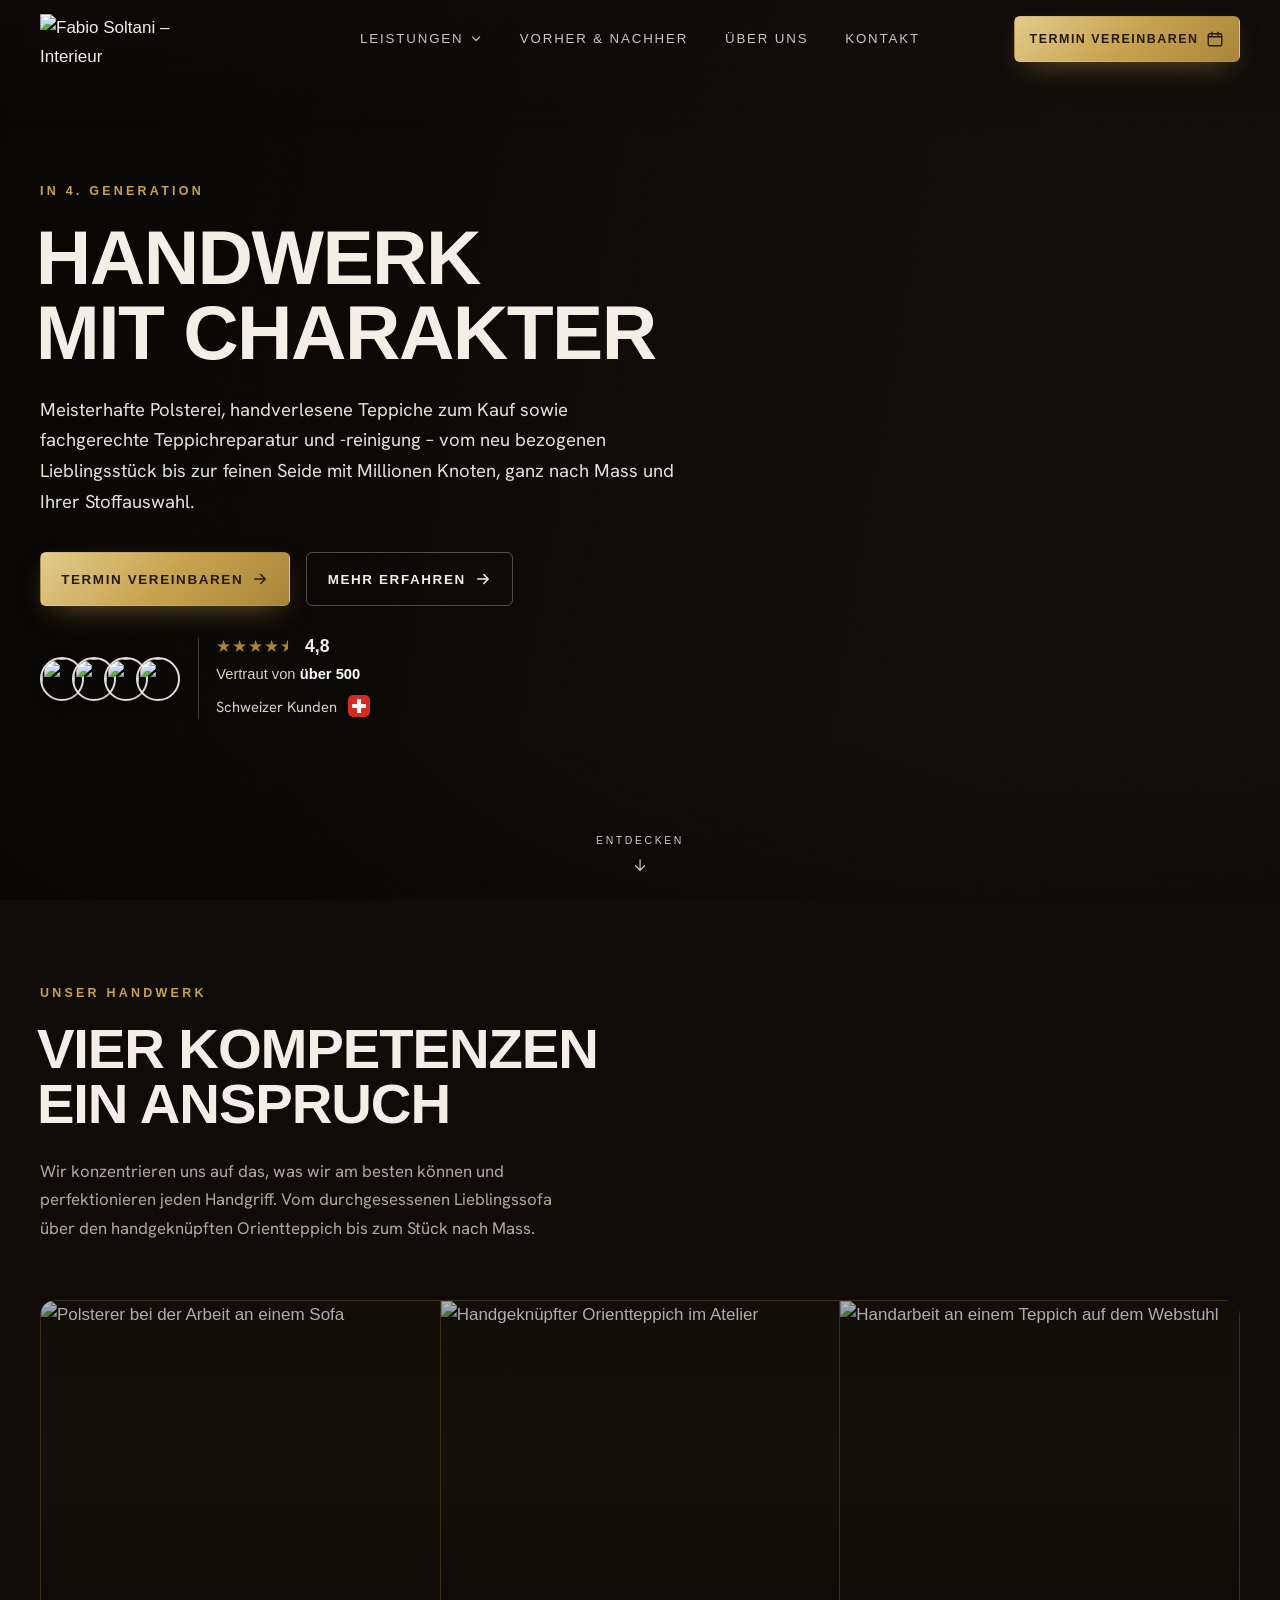
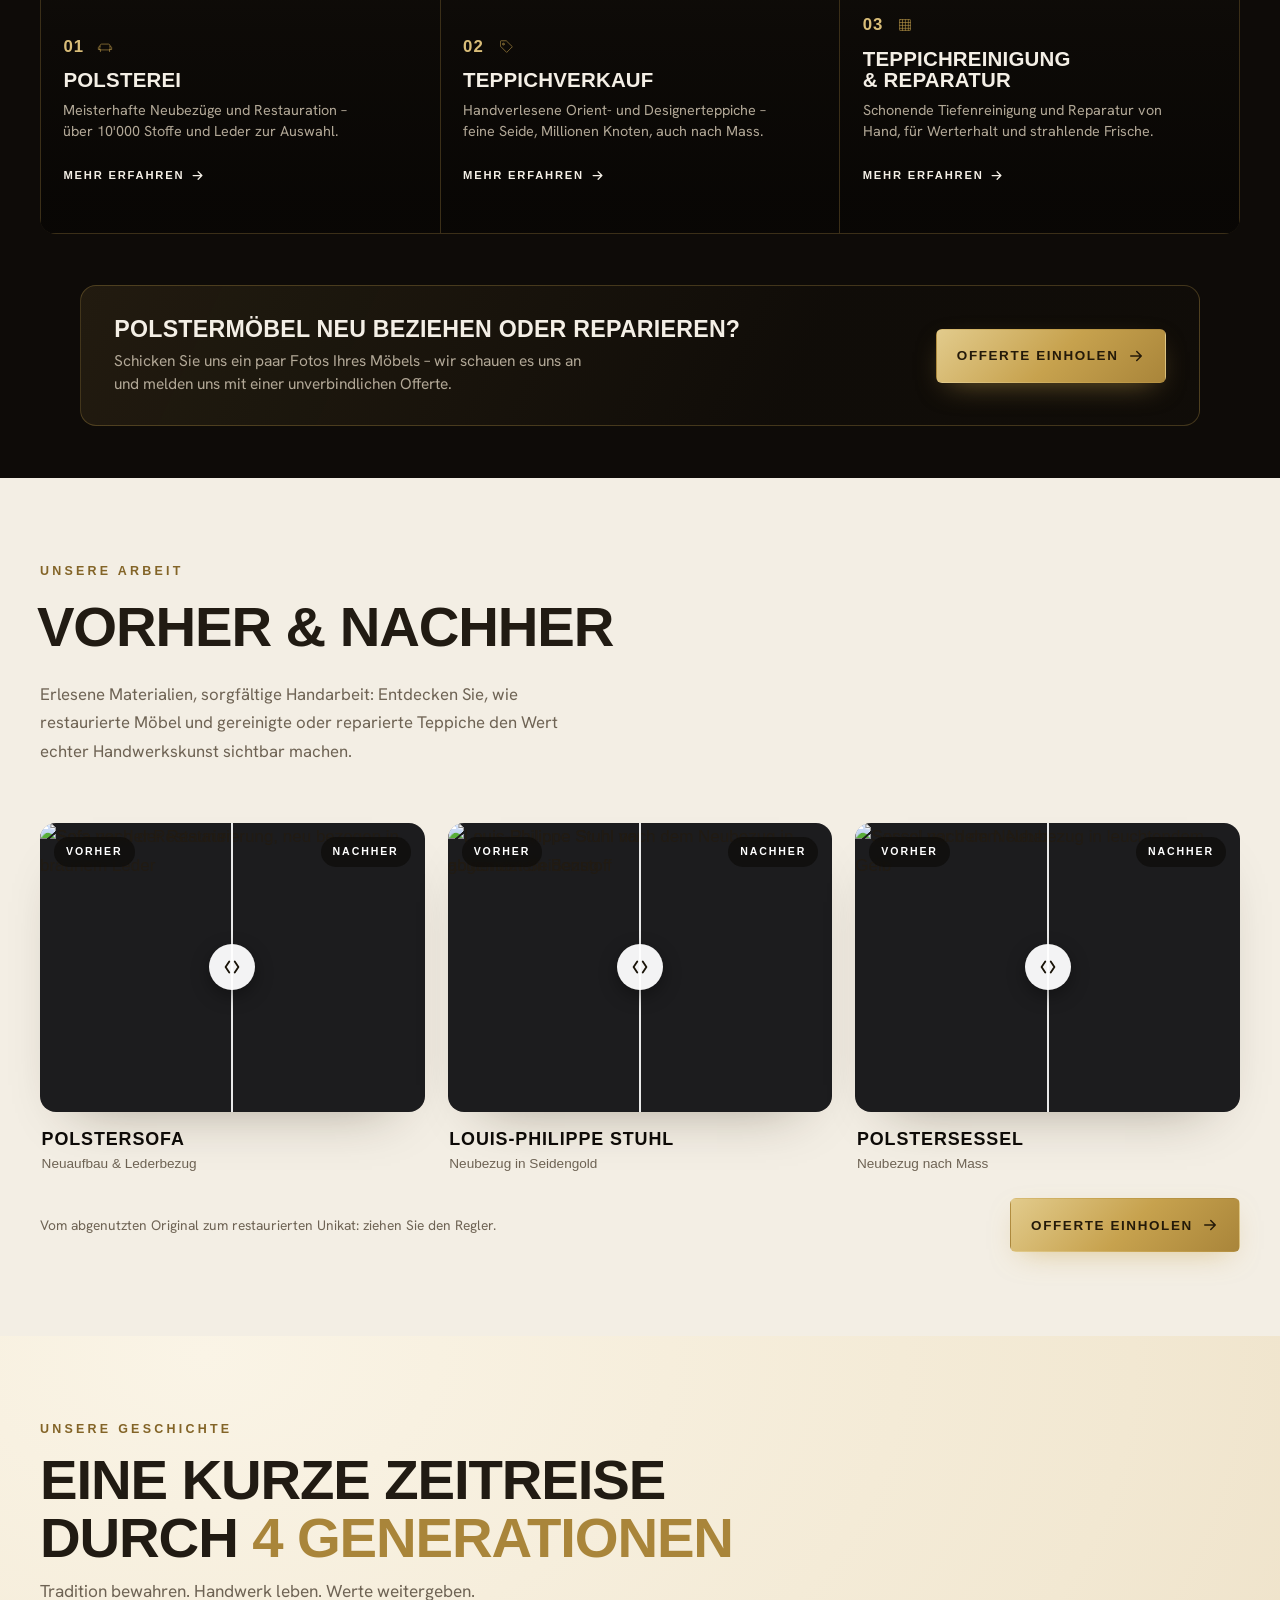
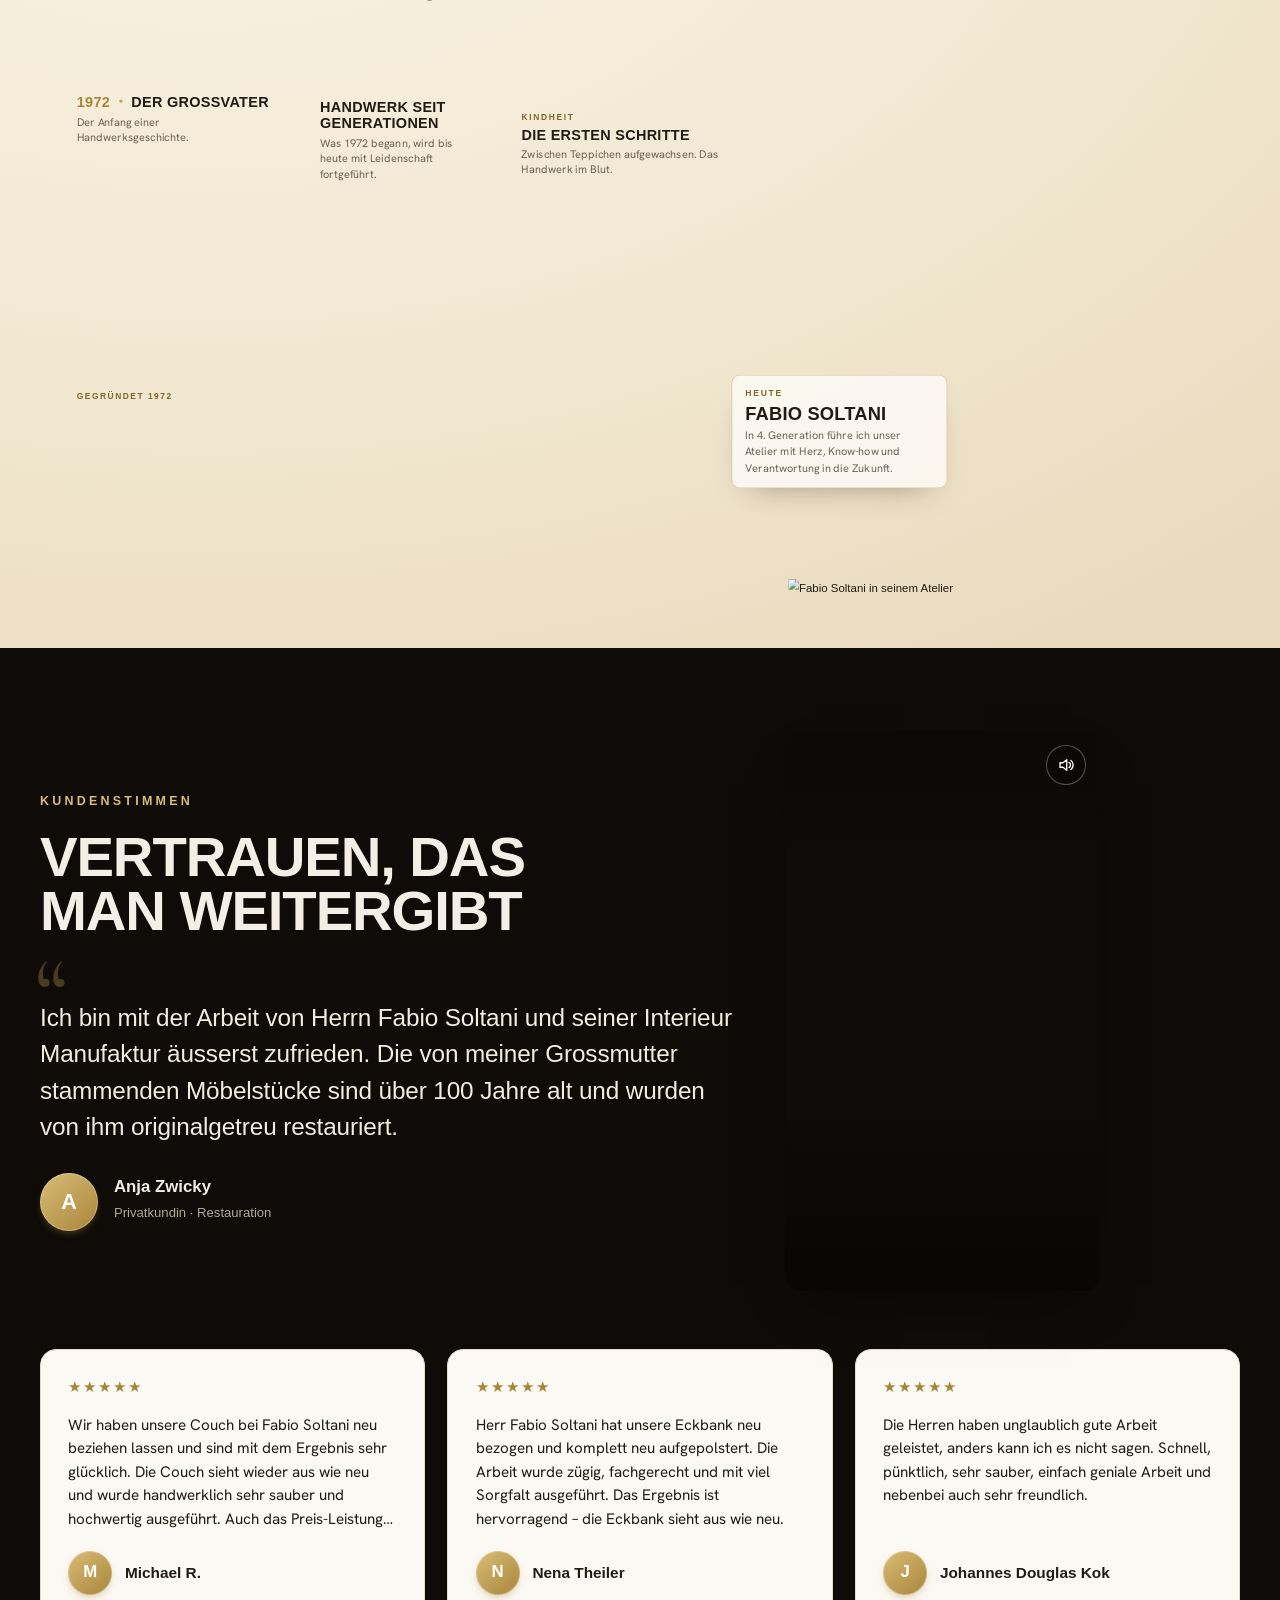
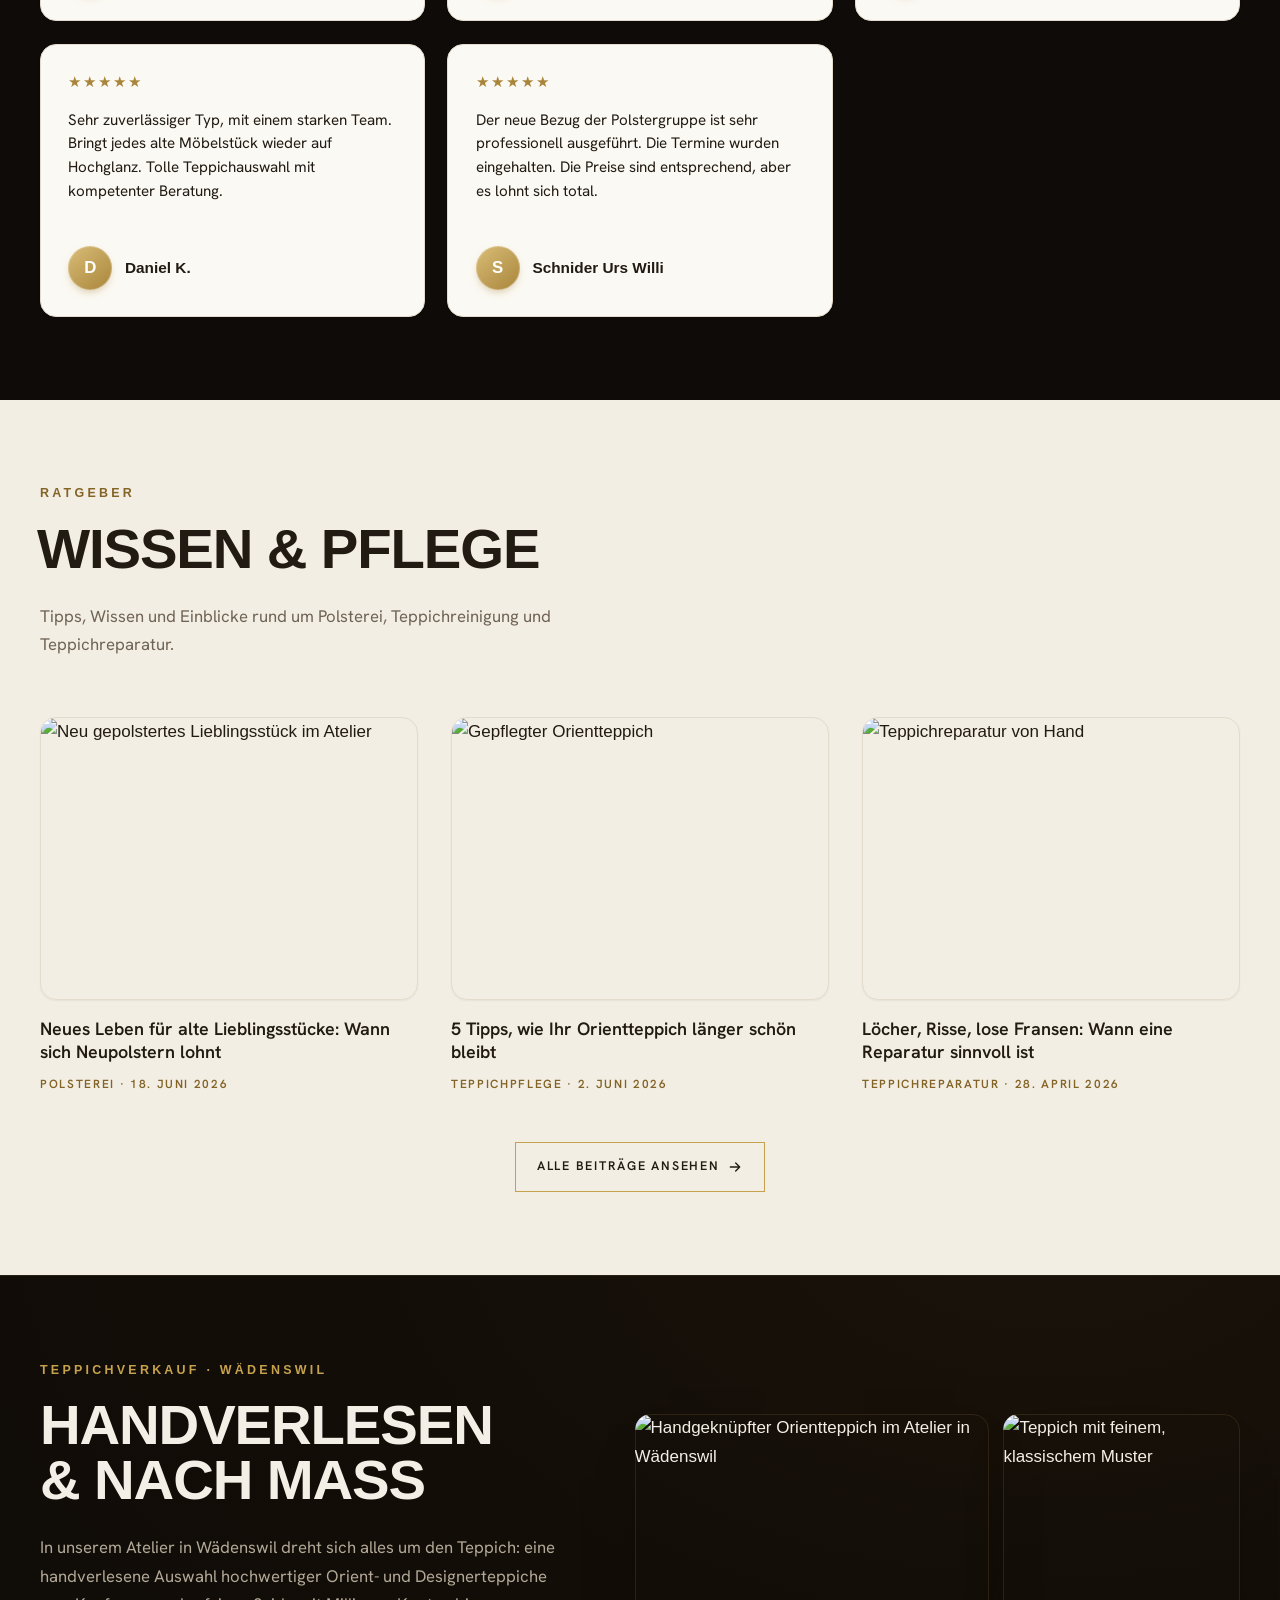
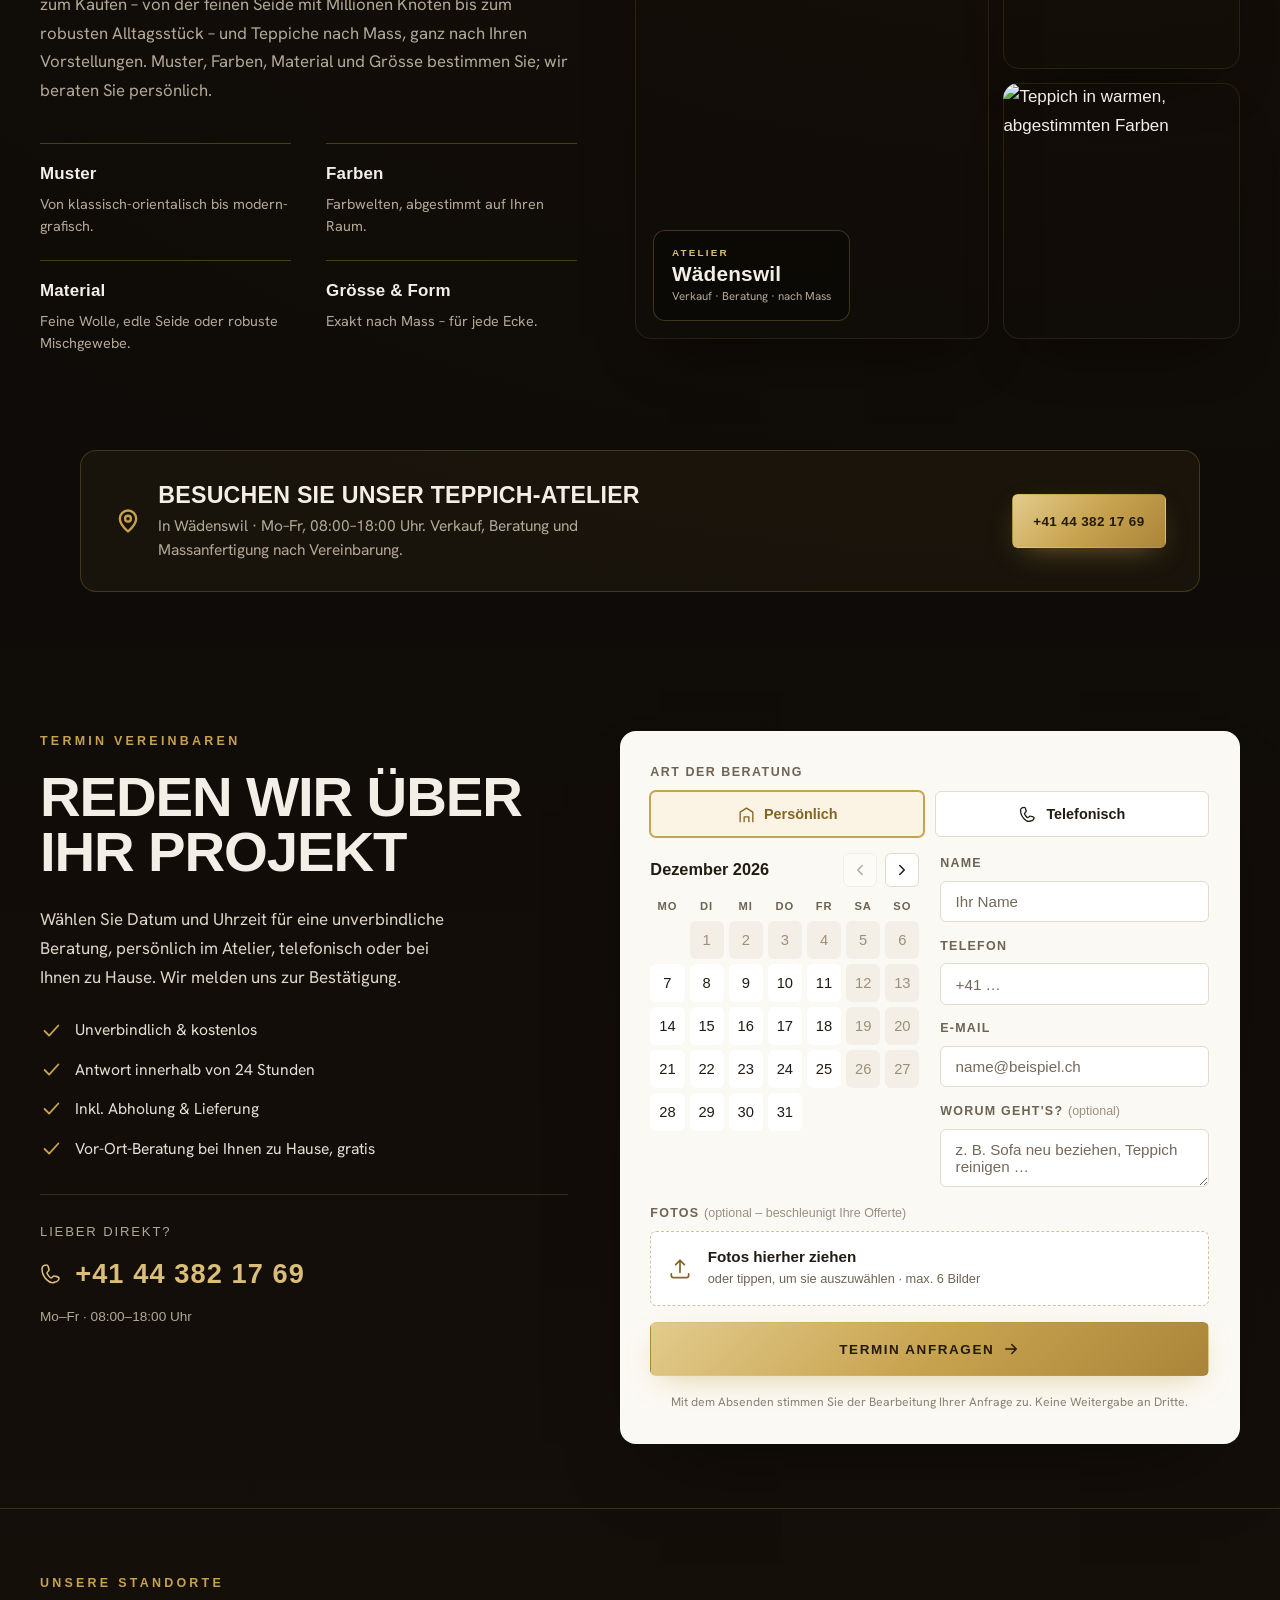
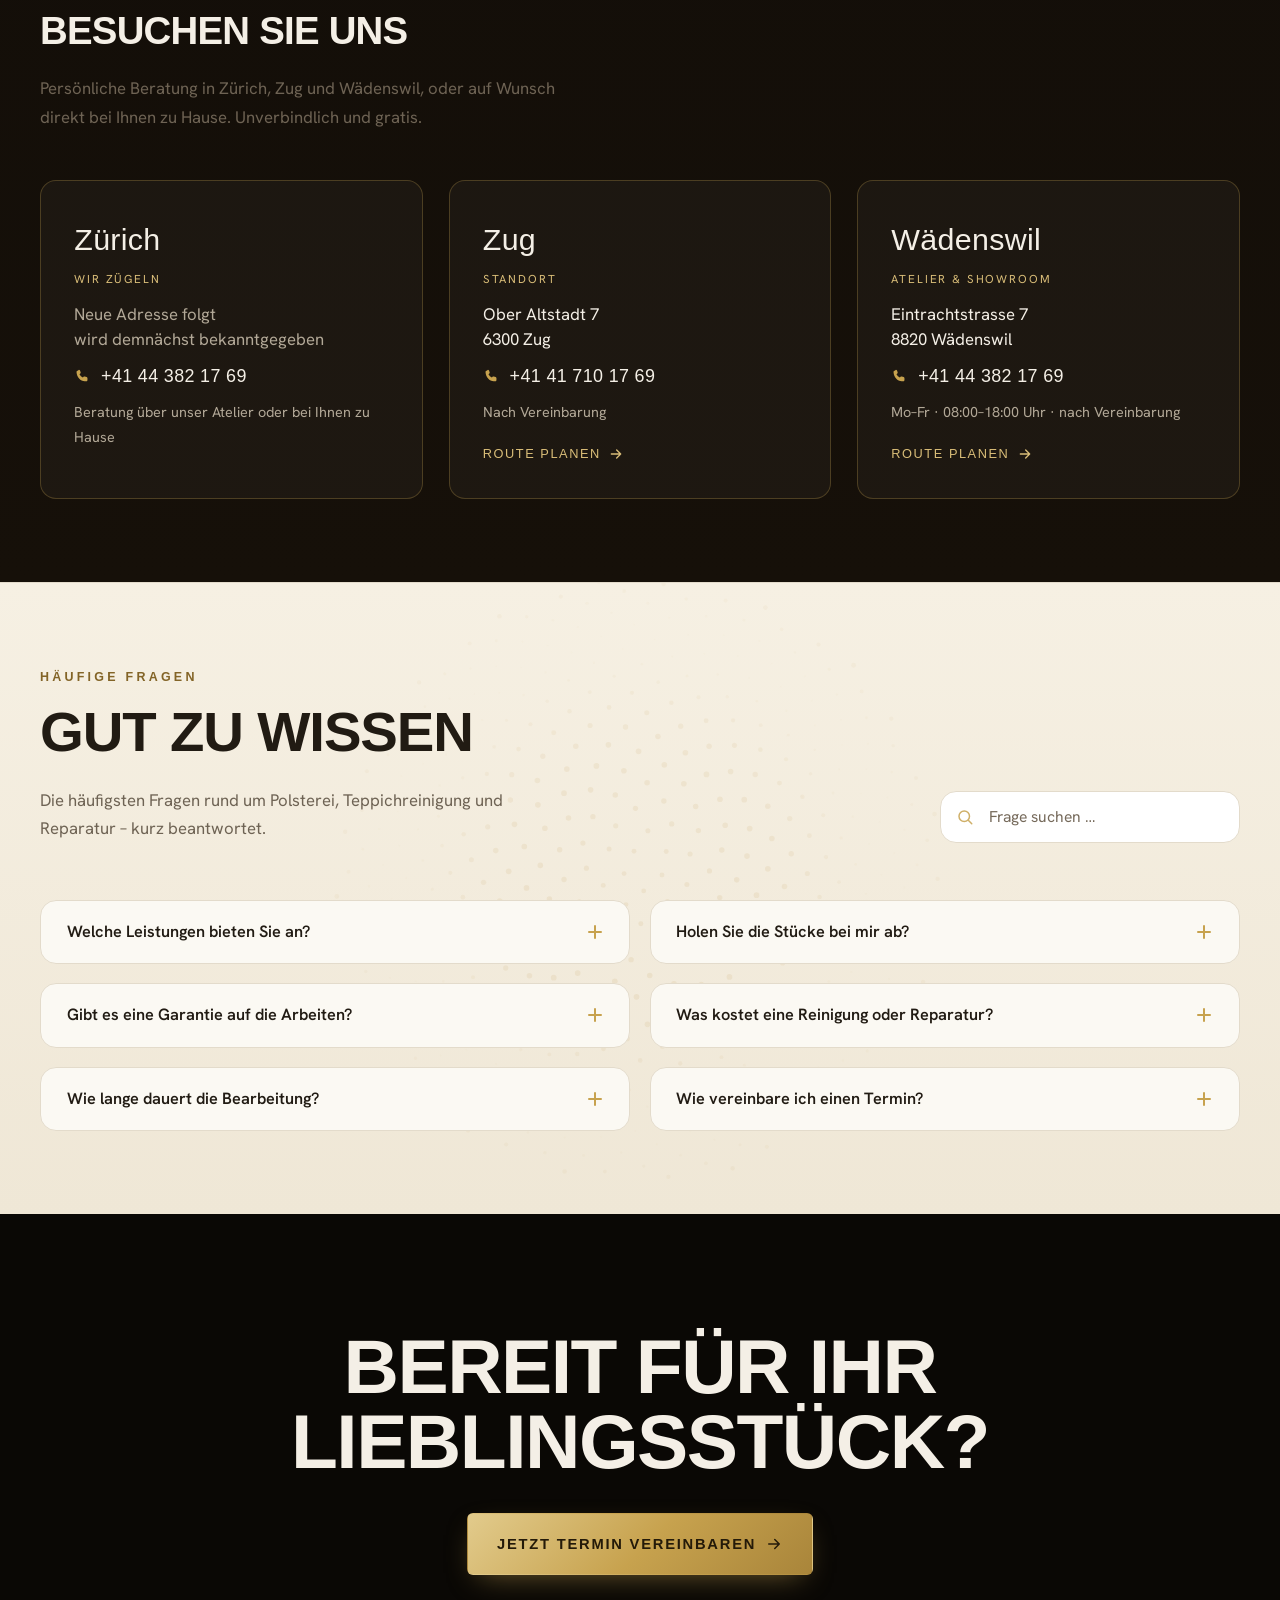
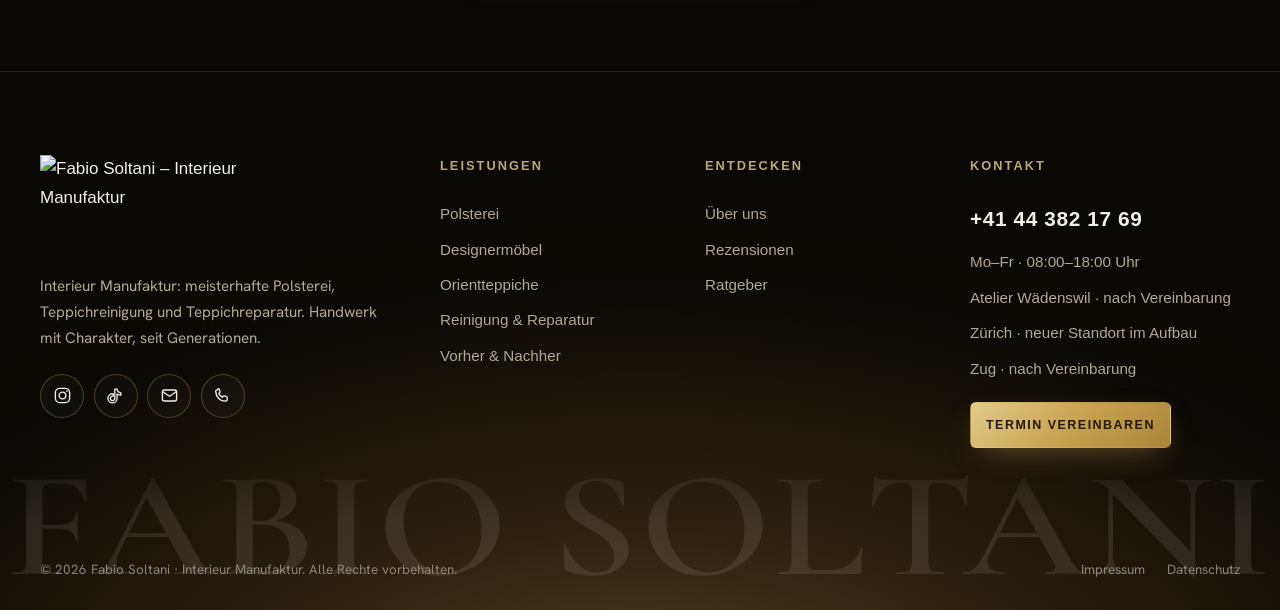
==== index.html @ 03086996 "Standorte: Reihenfolge Zuerich, Zug, Waedenswil; Zuerich Zuegel-Hinweis (Adresse folgt) Co-Authored-" ====
<!doctype html>
<html lang="de">
<head>
<script>document.documentElement.classList.add('js');</script>
<meta charset="utf-8">
<meta name="viewport" content="width=device-width, initial-scale=1">
<title>Fabio Soltani – Polsterei, Teppichreinigung & Teppichreparatur</title>
<meta name="description" content="Fabio Soltani – meisterhaftes Handwerk seit Generationen. Polsterei, Teppichreinigung und Teppichreparatur mit Abhol- & Bringservice und bis zu 10 Jahren Garantie. Jetzt persönliche oder telefonische Beratung vereinbaren.">
<meta name="theme-color" content="#0E0B08">
<!-- TODO: Domain bestätigen, falls nicht fabiosoltani.ch -->
<link rel="canonical" href="https://fabiosoltani.ch/">
<meta name="robots" content="index,follow">

<!-- Open Graph -->
<meta property="og:type" content="website">
<meta property="og:title" content="Fabio Soltani – Handwerk mit Charakter">
<meta property="og:description" content="Polsterei · Teppichreinigung · Teppichreparatur. Persönliche Beratung, Abhol- & Bringservice, bis zu 10 Jahre Garantie.">
<meta property="og:url" content="https://fabiosoltani.ch/">
<meta property="og:locale" content="de_CH">
<meta property="og:image" content="https://fabiosoltani.ch/assets/img/atelier-hero.jpg">
<meta property="og:image:alt" content="Fabio Soltani im Atelier – Polsterei und Teppichhandwerk">
<meta name="twitter:card" content="summary_large_image">
<meta name="twitter:title" content="Fabio Soltani – Handwerk mit Charakter">
<meta name="twitter:description" content="Polsterei · Teppichreinigung · Teppichreparatur. Persönliche Beratung, Abhol- & Bringservice, bis zu 10 Jahre Garantie.">
<meta name="twitter:image" content="https://fabiosoltani.ch/assets/img/atelier-hero.jpg">

<link rel="icon" href="data:image/svg+xml,%3Csvg xmlns='http://www.w3.org/2000/svg' viewBox='0 0 32 32'%3E%3Cpath d='M4 24h24l-2 4H6z' fill='%23C7A24E'/%3E%3Cpath d='M3 8l6 6 7-9 7 9 6-6-3 14H6z' fill='none' stroke='%23C7A24E' stroke-width='2.2' stroke-linejoin='round'/%3E%3C/svg%3E">

<link rel="preload" as="image" href="https://d2ol7oe51mr4n9.cloudfront.net/user_3GmVWMu8qfChuhpbZAAwbcBzJN9/bab6e0ed-a942-4b4f-8c63-ad841f193c66.jpg" fetchpriority="high">
<link rel="preload" as="font" type="font/woff" href="assets/fonts/GoshaSans-Bold.woff" crossorigin>
<link rel="preconnect" href="https://fonts.googleapis.com">
<link rel="preconnect" href="https://fonts.gstatic.com" crossorigin>
<link rel="stylesheet" href="styles.css?v=187">
<link rel="preconnect" href="https://api.fontshare.com" crossorigin>
<link href="https://fonts.googleapis.com/css2?family=Allura&family=Cormorant+Garamond:ital,wght@0,500;0,600;0,700;1,500&family=Hanken+Grotesk:wght@400;500;600;700&display=swap" rel="stylesheet">


<!-- Local SEO (Adresse/Domain vom Inhaber bestätigen) -->
<script type="application/ld+json">
{
  "@context": "https://schema.org",
  "@type": "HomeAndConstructionBusiness",
  "name": "Fabio Soltani – Interieur Manufaktur",
  "description": "Meisterhafte Polsterei, Teppichreinigung und Teppichreparatur. Persönliche Beratung, Abhol- & Bringservice, bis zu 10 Jahre Garantie.",
  "url": "https://fabiosoltani.ch/",
  "telephone": "+41443821769",
  "image": "https://fabiosoltani.ch/assets/img/atelier-hero.jpg",
  "priceRange": "$$",
  "areaServed": "Schweiz",
  "address": {
    "@type": "PostalAddress",
    "addressLocality": "Wädenswil",
    "postalCode": "8820",
    "addressCountry": "CH"
  },
  "openingHoursSpecification": [{
    "@type": "OpeningHoursSpecification",
    "dayOfWeek": ["Monday","Tuesday","Wednesday","Thursday","Friday"],
    "opens": "08:00",
    "closes": "18:00"
  }],
  "sameAs": [
    "https://www.instagram.com/fabiosoltani_interieur/",
    "https://www.tiktok.com/@fabiosoltani_inte"
  ]
}
</script>
</head>
<body>

<a class="skip-link" href="#leistungen">Zum Inhalt springen</a>

<!-- ================= HEADER ================= -->
<header class="site-header" id="top">
  <div class="container header-inner">
    <a class="brand" href="#top">
      <img class="brand-logo" src="assets/img/logo-light.png" alt="Fabio Soltani – Interieur Manufaktur" width="280" height="102">
    </a>

    <nav class="main-nav" aria-label="Hauptnavigation">
      <div class="nav-dd">
        <a href="#leistungen" class="nav-dd-top" aria-haspopup="true">Leistungen<svg class="nav-dd-caret" viewBox="0 0 24 24" aria-hidden="true"><path d="M6 9l6 6 6-6"/></svg></a>
        <div class="nav-dd-menu" role="menu">
          <a href="polsterei.html" role="menuitem">Polsterei</a>
          <a href="orientteppiche.html" role="menuitem">Teppichverkauf</a>
          <a href="teppichreinigung-und-teppichreparatur.html" role="menuitem">Teppichreinigung &amp; Reparatur</a>
        </div>
      </div>
      <a href="#vergleich">Vorher&nbsp;&amp;&nbsp;Nachher</a>
      <a href="#geschichte">Über uns</a>
      <a href="#kontakt">Kontakt</a>
    </nav>

    <div class="header-actions">
      <a class="btn btn-gold btn-sm header-cta" href="#termin">
        Termin vereinbaren
        <svg viewBox="0 0 24 24" aria-hidden="true" class="ico-cal"><rect x="3" y="5" width="18" height="16" rx="2"/><path d="M3 9h18M8 3v4M16 3v4"/></svg>
      </a>
      <button class="nav-toggle" aria-label="Menü öffnen" aria-expanded="false" aria-controls="mobile-menu">
        <span></span><span></span><span></span>
      </button>
    </div>
  </div>
</header>

<!-- Mobile menu -->
<div class="mobile-menu" id="mobile-menu" hidden>
  <nav aria-label="Mobile Navigation">
    <a href="#leistungen">Leistungen</a>
    <a class="mm-sub" href="polsterei.html">Polsterei</a>
    <a class="mm-sub" href="orientteppiche.html">Teppichverkauf</a>
    <a class="mm-sub" href="teppichreinigung-und-teppichreparatur.html">Teppichreinigung &amp; Reparatur</a>
    <a href="#vergleich">Vorher &amp; Nachher</a>
    <a href="#geschichte">Über uns</a>
    <a href="#kontakt">Kontakt</a>
    <a class="btn btn-gold" href="#termin">Termin vereinbaren</a>
    <a class="mobile-call" href="tel:+41443821769">Oder anrufen: +41&nbsp;44&nbsp;382&nbsp;17&nbsp;69</a>
  </nav>
</div>

<main>

<!-- ================= HERO ================= -->
<section class="hero" id="start">
  <div class="media" data-media>
    <div class="media-fallback" style="background-image:url('https://d2ol7oe51mr4n9.cloudfront.net/user_3GmVWMu8qfChuhpbZAAwbcBzJN9/bab6e0ed-a942-4b4f-8c63-ad841f193c66.jpg')"></div>
    <video class="media-video" data-video-key="hero" autoplay muted loop playsinline preload="none" poster="https://d2ol7oe51mr4n9.cloudfront.net/user_3GmVWMu8qfChuhpbZAAwbcBzJN9/bab6e0ed-a942-4b4f-8c63-ad841f193c66.jpg" aria-hidden="true"></video>
    <div class="media-scrim hero-scrim"></div>
    <div class="media-grain"></div>
  </div>

  <div class="container hero-inner">
    <div class="hero-copy">
      <p class="eyebrow">In 4. Generation</p>
      <h1 class="display hero-title">Handwerk<br>mit Charakter</h1>
      <p class="hero-lead">
        Meisterhafte Polsterei, handverlesene Teppiche zum Kauf sowie fachgerechte
        Teppichreparatur und -reinigung – vom neu bezogenen Lieblingsstück bis zur
        feinen Seide mit Millionen Knoten, ganz nach Mass und Ihrer Stoffauswahl.
      </p>
      <div class="hero-cta">
        <a class="btn btn-gold" href="#termin">Termin vereinbaren
          <svg viewBox="0 0 24 24" class="ico-arrow" aria-hidden="true"><path d="M5 12h14M13 6l6 6-6 6"/></svg>
        </a>
        <a class="btn btn-ghost" href="#leistungen">Mehr erfahren
          <svg viewBox="0 0 24 24" class="ico-arrow" aria-hidden="true"><path d="M5 12h14M13 6l6 6-6 6"/></svg>
        </a>
      </div>

      <div class="hero-proof">
        <div class="proof-avatars">
          <img src="assets/img/av1.jpg" alt="" width="44" height="44">
          <img src="assets/img/av5.jpg" alt="" width="44" height="44">
          <img src="assets/img/av2.jpg" alt="" width="44" height="44">
          <img src="assets/img/av3.jpg" alt="" width="44" height="44">
        </div>
        <span class="proof-div" aria-hidden="true"></span>
        <div class="proof-text">
          <div class="proof-stars" aria-label="Bewertung 4,8 von 5,0"><span class="starbar" aria-hidden="true">★★★★★</span> <strong>4,8</strong></div>
          <p class="proof-sub">Vertraut von <strong>über 500</strong></p>
          <div class="proof-swiss"><span>Schweizer Kunden</span><svg class="swiss-cross" viewBox="0 0 32 32" role="img" aria-label="Swiss Quality"><rect width="32" height="32" rx="6" fill="#D52B1E"/><path fill="#fff" d="M13 6h6v7h7v6h-7v7h-6v-7H6v-6h7z"/></svg></div>
        </div>
      </div>
    </div>

  </div>

  <a class="hero-scroll" href="#leistungen" aria-label="Weiter scrollen">
    <span>Entdecken</span>
    <svg viewBox="0 0 24 24" aria-hidden="true"><path d="M12 5v14M6 13l6 6 6-6"/></svg>
  </a>
</section>

<!-- ================= LEISTUNGEN ================= -->
<section class="section-dark svc" id="leistungen">
  <div class="container svc-head reveal">
    <p class="eyebrow">Unser Handwerk</p>
    <h2 class="display heading-light">Vier Kompetenzen<br>Ein Anspruch</h2>
    <p class="section-intro">
      Wir konzentrieren uns auf das, was wir am besten können und perfektionieren
      jeden Handgriff. Vom durchgesessenen Lieblingssofa über den handgeknüpften
      Orientteppich bis zum Stück nach Mass.
    </p>
  </div>

  <!-- data-clip = kurze Vorschau, wird erst beim Hover geladen -->
  <div class="svc-row">
    <a class="svc-card reveal" href="polsterei.html" data-clip="https://d2ol7oe51mr4n9.cloudfront.net/user_3GmVWMu8qfChuhpbZAAwbcBzJN9/8afaf9c8-1174-410d-bbe1-9dca5c4788d2.mp4">
      <div class="svc-media">
        <img src="assets/img/work-polsterei.jpg" alt="Polsterer bei der Arbeit an einem Sofa" loading="lazy" decoding="async">
        <span class="svc-scrim" aria-hidden="true"></span>
      </div>
      <div class="svc-preview" aria-hidden="true">
        <span class="svc-pv-label">Vorschau</span>
        <span class="svc-pv-time">0:00</span>
      </div>
      <div class="svc-body">
        <p class="svc-kicker"><span class="svc-num">01</span>
          <svg class="svc-ico" viewBox="0 0 48 48" aria-hidden="true"><path d="M12 22c0-3 1-5 4-5h16c3 0 4 2 4 5v9H12z"/><path d="M12 22c-2.4 0-4 1.6-4 4v4h4M36 22c2.4 0 4 1.6 4 4v4h-4M13 31v4M35 31v4"/></svg>
        </p>
        <h3 class="svc-title">Polsterei</h3>
        <p class="svc-text">Meisterhafte Neubezüge und Restauration –<br>über 10'000 Stoffe und Leder zur Auswahl.</p>
        <span class="svc-more">Mehr erfahren
          <svg viewBox="0 0 24 24" class="ico-arrow" aria-hidden="true"><path d="M5 12h14M13 6l6 6-6 6"/></svg></span>
        <span class="svc-bar" aria-hidden="true"><i></i></span>
      </div>
    </a>

    <a class="svc-card reveal" href="orientteppiche.html" data-clip="https://d2ol7oe51mr4n9.cloudfront.net/user_3GmVWMu8qfChuhpbZAAwbcBzJN9/f9d6b893-99cd-429a-9a6b-b5003ed1e0fa.mp4">
      <div class="svc-media">
        <img src="assets/img/rug-red.jpg" alt="Handgeknüpfter Orientteppich im Atelier" loading="lazy" decoding="async">
        <span class="svc-scrim" aria-hidden="true"></span>
      </div>
      <div class="svc-preview" aria-hidden="true">
        <span class="svc-pv-label">Vorschau</span>
        <span class="svc-pv-time">0:00</span>
      </div>
      <div class="svc-body">
        <p class="svc-kicker"><span class="svc-num">02</span>
          <svg class="svc-ico" viewBox="0 0 48 48" aria-hidden="true"><path d="M26 9H15a2 2 0 0 0-2 2v11l15 15 13-13z"/><circle cx="20" cy="17" r="2.2"/></svg>
        </p>
        <h3 class="svc-title">Teppichverkauf</h3>
        <p class="svc-text">Handverlesene Orient- und Designerteppiche –<br>feine Seide, Millionen Knoten, auch nach Mass.</p>
        <span class="svc-more">Mehr erfahren
          <svg viewBox="0 0 24 24" class="ico-arrow" aria-hidden="true"><path d="M5 12h14M13 6l6 6-6 6"/></svg></span>
        <span class="svc-bar" aria-hidden="true"><i></i></span>
      </div>
    </a>

    <a class="svc-card reveal" href="teppichreinigung-und-teppichreparatur.html" data-clip="https://d2ol7oe51mr4n9.cloudfront.net/user_3GmVWMu8qfChuhpbZAAwbcBzJN9/ec5f5f03-40bf-4d19-b943-329ae37bec58.mp4">
      <div class="svc-media">
        <img src="assets/img/work-reparatur.jpg" alt="Handarbeit an einem Teppich auf dem Webstuhl" loading="lazy" decoding="async">
        <span class="svc-scrim" aria-hidden="true"></span>
      </div>
      <div class="svc-preview" aria-hidden="true">
        <span class="svc-pv-label">Vorschau</span>
        <span class="svc-pv-time">0:00</span>
      </div>
      <div class="svc-body">
        <p class="svc-kicker"><span class="svc-num">03</span>
          <svg class="svc-ico" viewBox="0 0 48 48" aria-hidden="true"><rect x="11" y="11" width="26" height="26" rx="1"/><path d="M11 18h26M11 25h26M11 32h26M18 11v26M25 11v26M32 11v26"/></svg>
        </p>
        <h3 class="svc-title">Teppichreinigung &amp; Reparatur</h3>
        <p class="svc-text">Schonende Tiefenreinigung und Reparatur von<br>Hand, für Werterhalt und strahlende Frische.</p>
        <span class="svc-more">Mehr erfahren
          <svg viewBox="0 0 24 24" class="ico-arrow" aria-hidden="true"><path d="M5 12h14M13 6l6 6-6 6"/></svg></span>
        <span class="svc-bar" aria-hidden="true"><i></i></span>
      </div>
    </a>
  </div>

  <div class="container svc-cta reveal">
    <div class="svc-cta-in">
      <div class="svc-cta-txt">
        <h3>Polstermöbel neu beziehen oder reparieren?</h3>
        <p>Schicken Sie uns ein paar Fotos Ihres Möbels – wir schauen es uns an und melden uns mit einer unverbindlichen Offerte.</p>
      </div>
      <a class="btn btn-gold" href="#termin" data-jump="fotos">Offerte einholen
        <svg viewBox="0 0 24 24" class="ico-arrow" aria-hidden="true"><path d="M5 12h14M13 6l6 6-6 6"/></svg>
      </a>
    </div>
  </div>

</section>

<section class="section compare" id="vergleich">
  <div class="container">
    <div class="section-head reveal">
      <p class="eyebrow eyebrow-dark">Unsere Arbeit</p>
      <h2 class="display heading">Vorher &amp; Nachher</h2>
      <p class="section-intro">
        Erlesene Materialien, sorgfältige Handarbeit: Entdecken Sie, wie restaurierte
        Möbel und gereinigte oder reparierte Teppiche den Wert echter Handwerkskunst
        sichtbar machen.
      </p>
    </div>

    <div class="ba-grid">
      <figure class="ba-item reveal">
        <div class="ba" data-ba aria-label="Vergleich vorher und nachher: Polstersofa">
          <div class="ba-after"><img src="https://d2ol7oe51mr4n9.cloudfront.net/user_3GmVWMu8qfChuhpbZAAwbcBzJN9/dddae8c2-6830-42bd-8d8d-ed78ef0692f3.jpg" alt="Sofa nach der Restaurierung, neu bezogen in braunem Leder" loading="lazy" decoding="async"></div>
          <div class="ba-before"><img src="https://d2ol7oe51mr4n9.cloudfront.net/user_3GmVWMu8qfChuhpbZAAwbcBzJN9/1f1f5e2e-b99b-45fe-8e33-a05e44921024.jpg" alt="Sofa vor der Restaurierung, freigelegtes Gestell" loading="lazy" decoding="async"></div>
          <span class="ba-tag ba-tag-l">Vorher</span>
          <span class="ba-tag ba-tag-r">Nachher</span>
          <div class="ba-handle" role="slider" tabindex="0" aria-label="Vergleichsregler Polstersofa" aria-valuemin="0" aria-valuemax="100" aria-valuenow="50">
            <span class="ba-knob"><svg viewBox="0 0 24 24" aria-hidden="true"><path d="M9 6l-4 6 4 6M15 6l4 6-4 6"/></svg></span>
          </div>
        </div>
        <figcaption class="ba-cap"><strong>Polstersofa</strong>Neuaufbau &amp; Lederbezug</figcaption>
      </figure>

      <figure class="ba-item reveal">
        <div class="ba" data-ba aria-label="Vergleich vorher und nachher: Louis-Philippe Stuhl">
          <div class="ba-after"><img src="https://d2ol7oe51mr4n9.cloudfront.net/user_3GmVWMu8qfChuhpbZAAwbcBzJN9/ddd4b82c-68e3-414f-b5bd-5b422ea1f968.jpg" alt="Louis-Philippe Stuhl nach dem Neubezug in goldenem Seidenstoff" loading="lazy" decoding="async"></div>
          <div class="ba-before"><img src="https://d2ol7oe51mr4n9.cloudfront.net/user_3GmVWMu8qfChuhpbZAAwbcBzJN9/7accd7c6-cda4-47d2-aa63-67ca42474fa5.jpg" alt="Louis-Philippe Stuhl vor der Aufarbeitung mit abgenutztem Bezug" loading="lazy" decoding="async"></div>
          <span class="ba-tag ba-tag-l">Vorher</span>
          <span class="ba-tag ba-tag-r">Nachher</span>
          <div class="ba-handle" role="slider" tabindex="0" aria-label="Vergleichsregler Louis-Philippe Stuhl" aria-valuemin="0" aria-valuemax="100" aria-valuenow="50">
            <span class="ba-knob"><svg viewBox="0 0 24 24" aria-hidden="true"><path d="M9 6l-4 6 4 6M15 6l4 6-4 6"/></svg></span>
          </div>
        </div>
        <figcaption class="ba-cap"><strong>Louis-Philippe Stuhl</strong>Neubezug in Seidengold</figcaption>
      </figure>

      <figure class="ba-item reveal">
        <div class="ba" data-ba aria-label="Vergleich vorher und nachher: Polstersessel">
          <div class="ba-after"><img src="https://d2ol7oe51mr4n9.cloudfront.net/user_3GmVWMu8qfChuhpbZAAwbcBzJN9/74ba8df6-2383-4792-ba95-32e2eb3c203c.jpg" alt="Sessel nach dem Neubezug in leuchtendem Gelb" loading="lazy" decoding="async"></div>
          <div class="ba-before"><img src="https://d2ol7oe51mr4n9.cloudfront.net/user_3GmVWMu8qfChuhpbZAAwbcBzJN9/8a474930-de80-4b4b-a300-3e173fc7bcc3.jpg" alt="Sessel vor dem Neubezug mit dunklem Altbezug" loading="lazy" decoding="async"></div>
          <span class="ba-tag ba-tag-l">Vorher</span>
          <span class="ba-tag ba-tag-r">Nachher</span>
          <div class="ba-handle" role="slider" tabindex="0" aria-label="Vergleichsregler Polstersessel" aria-valuemin="0" aria-valuemax="100" aria-valuenow="50">
            <span class="ba-knob"><svg viewBox="0 0 24 24" aria-hidden="true"><path d="M9 6l-4 6 4 6M15 6l4 6-4 6"/></svg></span>
          </div>
        </div>
        <figcaption class="ba-cap"><strong>Polstersessel</strong>Neubezug nach Mass</figcaption>
      </figure>

    </div>

    <div class="compare-foot reveal">
      <p class="compare-note">Vom abgenutzten Original zum restaurierten Unikat: ziehen Sie den Regler.</p>
      <a class="btn btn-gold" href="#termin" data-jump="fotos">Offerte einholen
        <svg viewBox="0 0 24 24" class="ico-arrow" aria-hidden="true"><path d="M5 12h14M13 6l6 6-6 6"/></svg></a>
    </div>
  </div>
</section>

<!-- ================= UNSERE GESCHICHTE ================= -->
<section class="section heritage" id="geschichte">
  <div class="container ch-head-block reveal">
    <p class="eyebrow eyebrow-dark">Unsere Geschichte</p>
    <h2 class="ch-h2">Eine kurze Zeitreise<br>durch <span class="hl-gold">4 Generationen</span></h2>
    <p class="ch-h2-sub">Tradition bewahren. Handwerk leben. Werte weitergeben.</p>
  </div>
  <div class="ch-scroller">
    <div class="ch-stage">
      <!-- Die Kapiteltexte sind echter HTML-Text in den Schriften der Seite.
           Im Bild selbst ist der frueher eingebrannte Text per CSS weggeschnitten
           (--cx / --cy = Schnitt links/oben, als Faktor der sichtbaren Bildbreite). -->
      <figure class="ch-el ch-fig ch-grand reveal">
        <figcaption class="ch-cap">
          <h3 class="ch-cap-h"><span class="ch-year">1972</span><span class="ch-dot" aria-hidden="true"></span>Der Grossvater</h3>
          <p class="ch-cap-s">Der Anfang einer Handwerksgeschichte.</p>
        </figcaption>
        <span class="ch-cut ch-cut-grand"><img src="assets/img/heritage/grand.webp" alt="Der Grossvater prüft 1972 einen Orientteppich mit der Lupe" loading="lazy" decoding="async"></span>
        <p class="ch-note">Gegründet 1972</p>
      </figure>

      <figure class="ch-el ch-fig ch-handwerk reveal">
        <figcaption class="ch-cap">
          <h3 class="ch-cap-h">Handwerk seit<br>Generationen</h3>
          <p class="ch-cap-s">Was 1972 begann, wird bis heute mit Leidenschaft fortgeführt.</p>
        </figcaption>
        <span class="ch-cut"><img src="assets/img/heritage/handwerk.webp" alt="Zeichnung des Ateliergebäudes und historische Aufnahme des Ladens Soltani" loading="lazy" decoding="async"></span>
      </figure>

      <figure class="ch-el ch-fig ch-kind reveal">
        <figcaption class="ch-cap">
          <span class="ch-eb">Kindheit</span>
          <h3 class="ch-cap-h">Die ersten Schritte</h3>
          <p class="ch-cap-s">Zwischen Teppichen aufgewachsen. Das Handwerk im Blut.</p>
        </figcaption>
        <span class="ch-cut"><img src="assets/img/heritage/kind.webp" alt="Fabio Soltani als Kind vor einem Orientteppich" loading="lazy" decoding="async"></span>
      </figure>

      <img class="ch-el ch-fabio" src="assets/img/heritage/fabio.webp" alt="Fabio Soltani in seinem Atelier" loading="lazy" decoding="async">
      <div class="ch-el ch-today">
        <span class="ch-today-eb">Heute</span>
        <h3 class="ch-today-name">Fabio Soltani</h3>
        <p class="ch-today-text">In 4. Generation führe ich unser Atelier mit Herz, Know-how und Verantwortung in die Zukunft.</p>
      </div>
    </div>
  </div>
</section>

<!-- ================= REZENSIONEN ================= -->
<section class="section reviews-light" id="rezensionen">
  <div class="container">
    <div class="rv-top reveal">
      <div class="rv-top-main">
        <div class="reviews-head">
      <div class="reviews-headline">
        <p class="eyebrow eyebrow-dark">Kundenstimmen</p>
        <h2 class="display heading">Vertrauen, das<br>man weitergibt</h2>
      </div>
    </div>

    <!-- Grosses Zitat oben (staerkste Rezension). Avatare = Monogramme bis echte
         Profilfotos (mit Einverstaendnis) vorliegen. "Daniel K." nutzte ein Pseudonym. -->
        <figure class="rv-featured">
      <span class="rv-qmark" aria-hidden="true">&#8220;</span>
      <div class="rv-featured-body">
        <blockquote>Ich bin mit der Arbeit von Herrn Fabio Soltani und seiner Interieur Manufaktur äusserst zufrieden. Die von meiner Grossmutter stammenden Möbelstücke sind über 100 Jahre alt und wurden von ihm originalgetreu restauriert.</blockquote>
        <figcaption><span class="rv-ava rv-ava-lg" aria-hidden="true">A</span><span class="rv-who"><strong>Anja Zwicky</strong><span>Privatkundin · Restauration</span></span></figcaption>
      </div>
        </figure>
      </div>
      <div class="rv-clip">
        <video class="rv-clip-video" loop playsinline preload="metadata">
          <source src="https://d2ol7oe51mr4n9.cloudfront.net/user_3GmVWMu8qfChuhpbZAAwbcBzJN9/ce85cd44-0ef6-4eee-9763-680cf08d24f9.mp4" type="video/mp4">
        </video>
        <span class="rv-clip-scrim" aria-hidden="true"></span>
        <button class="rv-mute" type="button" aria-label="Ton ein- oder ausschalten">
          <svg class="ico-on" viewBox="0 0 24 24" aria-hidden="true"><path d="M4 9v6h4l5 4V5L8 9H4z"/><path d="M16 8.5a4 4 0 0 1 0 7"/><path d="M18.5 6a7.5 7.5 0 0 1 0 12"/></svg>
          <svg class="ico-off" viewBox="0 0 24 24" aria-hidden="true"><path d="M4 9v6h4l5 4V5L8 9H4z"/><path d="M17 9.5l5 5M22 9.5l-5 5"/></svg>
        </button>
      </div>
    </div>

    <div class="review-grid">
      <figure class="review-card reveal">
        <div class="stars" aria-label="5 von 5 Sternen">★★★★★</div>
        <blockquote>Wir haben unsere Couch bei Fabio Soltani neu beziehen lassen und sind mit dem Ergebnis sehr glücklich. Die Couch sieht wieder aus wie neu und wurde handwerklich sehr sauber und hochwertig ausgeführt. Auch das Preis-Leistungs-Verhältnis stimmt absolut.</blockquote>
        <figcaption><span class="rv-ava" aria-hidden="true">M</span><span class="rv-who"><strong>Michael R.</strong></span></figcaption>
      </figure>
      <figure class="review-card reveal">
        <div class="stars" aria-label="5 von 5 Sternen">★★★★★</div>
        <blockquote>Herr Fabio Soltani hat unsere Eckbank neu bezogen und komplett neu aufgepolstert. Die Arbeit wurde zügig, fachgerecht und mit viel Sorgfalt ausgeführt. Das Ergebnis ist hervorragend – die Eckbank sieht aus wie neu.</blockquote>
        <figcaption><span class="rv-ava" aria-hidden="true">N</span><span class="rv-who"><strong>Nena Theiler</strong></span></figcaption>
      </figure>
      <figure class="review-card reveal">
        <div class="stars" aria-label="5 von 5 Sternen">★★★★★</div>
        <blockquote>Die Herren haben unglaublich gute Arbeit geleistet, anders kann ich es nicht sagen. Schnell, pünktlich, sehr sauber, einfach geniale Arbeit und nebenbei auch sehr freundlich.</blockquote>
        <figcaption><span class="rv-ava" aria-hidden="true">J</span><span class="rv-who"><strong>Johannes Douglas Kok</strong></span></figcaption>
      </figure>
      <figure class="review-card reveal">
        <div class="stars" aria-label="5 von 5 Sternen">★★★★★</div>
        <blockquote>Sehr zuverlässiger Typ, mit einem starken Team. Bringt jedes alte Möbelstück wieder auf Hochglanz. Tolle Teppichauswahl mit kompetenter Beratung.</blockquote>
        <figcaption><span class="rv-ava" aria-hidden="true">D</span><span class="rv-who"><strong>Daniel K.</strong></span></figcaption>
      </figure>
      <figure class="review-card reveal">
        <div class="stars" aria-label="5 von 5 Sternen">★★★★★</div>
        <blockquote>Der neue Bezug der Polstergruppe ist sehr professionell ausgeführt. Die Termine wurden eingehalten. Die Preise sind entsprechend, aber es lohnt sich total.</blockquote>
        <figcaption><span class="rv-ava" aria-hidden="true">S</span><span class="rv-who"><strong>Schnider Urs Willi</strong></span></figcaption>
      </figure>
    </div>
  </div>
  <script>(function(){var c=document.querySelector('#rezensionen .rv-clip');if(!c)return;var v=c.querySelector('video'),m=c.querySelector('.rv-mute');var hov=window.matchMedia&&window.matchMedia('(hover:hover) and (pointer:fine)').matches;var userMuted=false,unlocked=false;function paint(){c.classList.toggle('is-muted',v.muted);}function unlock(){if(unlocked)return;unlocked=true;v.muted=false;var p=v.play();try{v.pause();v.currentTime=0;}catch(e){}if(p&&p.catch)p.catch(function(){});['pointerdown','keydown','touchstart'].forEach(function(ev){document.removeEventListener(ev,unlock,true);});}['pointerdown','keydown','touchstart'].forEach(function(ev){document.addEventListener(ev,unlock,true);});if(hov){c.addEventListener('mouseenter',function(){c.classList.add('playing');v.muted=userMuted;var p=v.play();if(p&&p.catch)p.catch(function(){v.muted=true;v.play().catch(function(){});paint();});paint();});c.addEventListener('mouseleave',function(){c.classList.remove('playing');v.pause();try{v.currentTime=0;}catch(e){}});}else{v.setAttribute('controls','');}c.addEventListener('click',function(e){if(m.contains(e.target))return;userMuted=false;v.muted=false;c.classList.add('playing');var p=v.play();if(p&&p.catch)p.catch(function(){});paint();});m.addEventListener('click',function(e){e.preventDefault();e.stopPropagation();v.muted=!v.muted;userMuted=v.muted;if(!v.muted){v.play().catch(function(){});}paint();});})();</script>
</section>

<!-- ================= RATGEBER / BLOG ================= -->
<section class="section blog" id="ratgeber">
  <div class="container">
    <div class="section-head reveal">
      <p class="eyebrow eyebrow-dark">Ratgeber</p>
      <h2 class="display heading">Wissen &amp; Pflege</h2>
      <p class="section-intro">Tipps, Wissen und Einblicke rund um Polsterei, Teppichreinigung und Teppichreparatur.</p>
    </div>

    <div class="mag-grid">
      <a class="mag-card reveal" href="#">
        <figure class="mag-figure"><img src="assets/img/handarbeit.jpg" alt="Neu gepolstertes Lieblingsstück im Atelier" loading="lazy" decoding="async"></figure>
        <h3 class="mag-title"><span>Neues Leben für alte Lieblingsstücke: Wann sich Neupolstern lohnt</span></h3>
        <p class="mag-cat">Polsterei · 18. Juni 2026</p>
      </a>
      <a class="mag-card reveal" href="#">
        <figure class="mag-figure"><img src="assets/img/rug-clean.jpg" alt="Gepflegter Orientteppich" loading="lazy" decoding="async"></figure>
        <h3 class="mag-title"><span>5 Tipps, wie Ihr Orientteppich länger schön bleibt</span></h3>
        <p class="mag-cat">Teppichpflege · 2. Juni 2026</p>
      </a>
      <a class="mag-card reveal" href="#">
        <figure class="mag-figure"><img src="assets/img/card-reparatur.jpg" alt="Teppichreparatur von Hand" loading="lazy" decoding="async"></figure>
        <h3 class="mag-title"><span>Löcher, Risse, lose Fransen: Wann eine Reparatur sinnvoll ist</span></h3>
        <p class="mag-cat">Teppichreparatur · 28. April 2026</p>
      </a>
    </div>

    <div class="blog-foot reveal">
      <a class="blog-allink" href="#">Alle Beiträge ansehen
        <svg viewBox="0 0 24 24" class="ico-arrow" aria-hidden="true"><path d="M5 12h14M13 6l6 6-6 6"/></svg>
      </a>
    </div>
  </div>
</section>

<!-- ================= TEPPICHVERKAUF / ATELIER ================= -->
<section class="section-dark shop" id="atelier">
  <div class="container shop-grid">
    <div class="shop-copy reveal">
      <p class="eyebrow">Teppichverkauf · Wädenswil</p>
      <h2 class="display heading-light">Handverlesen<br>&amp; nach Mass</h2>
      <p class="section-intro">In unserem Atelier in Wädenswil dreht sich alles um den Teppich: eine
      handverlesene Auswahl hochwertiger Orient- und Designerteppiche zum Kaufen – von der feinen Seide
      mit Millionen Knoten bis zum robusten Alltagsstück – und Teppiche nach Mass, ganz nach Ihren
      Vorstellungen. Muster, Farben, Material und Grösse bestimmen Sie; wir beraten Sie persönlich.</p>
      <ul class="shop-specs">
        <li><h4>Muster</h4><p>Von klassisch-orientalisch bis modern-grafisch.</p></li>
        <li><h4>Farben</h4><p>Farbwelten, abgestimmt auf Ihren Raum.</p></li>
        <li><h4>Material</h4><p>Feine Wolle, edle Seide oder robuste Mischgewebe.</p></li>
        <li><h4>Grösse &amp; Form</h4><p>Exakt nach Mass – für jede Ecke.</p></li>
      </ul>
    </div>

    <div class="shop-media reveal">
      <figure class="shop-g shop-g1">
        <img src="assets/img/rug-red.jpg" alt="Handgeknüpfter Orientteppich im Atelier in Wädenswil" loading="lazy" decoding="async">
        <figcaption class="shop-badge">
          <span class="shop-badge-eb">Atelier</span>
          <strong>Wädenswil</strong>
          <span class="shop-badge-sub">Verkauf · Beratung · nach Mass</span>
        </figcaption>
      </figure>
      <figure class="shop-g shop-g2"><img src="assets/img/rug-tile.jpg" alt="Teppich mit feinem, klassischem Muster" loading="lazy" decoding="async"></figure>
      <figure class="shop-g shop-g3"><img src="assets/img/rug-clean.jpg" alt="Teppich in warmen, abgestimmten Farben" loading="lazy" decoding="async"></figure>
    </div>
  </div>

  <div class="container">
    <div class="shop-visit-bar reveal">
    <div class="sv-loc">
      <svg class="shop-pin" viewBox="0 0 24 24" aria-hidden="true"><path d="M12 21s-7-6.3-7-11a7 7 0 0 1 14 0c0 4.7-7 11-7 11z"/><circle cx="12" cy="10" r="2.5"/></svg>
      <div>
        <h3>Besuchen Sie unser Teppich-Atelier</h3>
        <p>In Wädenswil · Mo–Fr, 08:00–18:00 Uhr. Verkauf, Beratung und Massanfertigung nach Vereinbarung.</p>
      </div>
    </div>
    <a class="btn btn-ghost-dark shop-phone" href="tel:+41443821769">+41&nbsp;44&nbsp;382&nbsp;17&nbsp;69</a>
    </div>
  </div>
</section>

<!-- ================= TERMINBUCHUNG ================= -->
<section class="section-dark booking" id="termin">
  <div class="container booking-grid">
    <!-- Left: value + contact -->
    <div class="booking-aside reveal" id="kontakt">
      <p class="eyebrow">Termin vereinbaren</p>
      <h2 class="display heading-light">Reden wir über<br>Ihr Projekt</h2>
      <p class="booking-intro">
        Wählen Sie Datum und Uhrzeit für eine unverbindliche Beratung, persönlich
        im Atelier, telefonisch oder bei Ihnen zu Hause. Wir melden uns zur Bestätigung.
      </p>

      <ul class="booking-points">
        <li><svg viewBox="0 0 24 24" aria-hidden="true"><path d="M5 12l5 5L20 6"/></svg> Unverbindlich &amp; kostenlos</li>
        <li><svg viewBox="0 0 24 24" aria-hidden="true"><path d="M5 12l5 5L20 6"/></svg> Antwort innerhalb von 24&nbsp;Stunden</li>
        <li><svg viewBox="0 0 24 24" aria-hidden="true"><path d="M5 12l5 5L20 6"/></svg> Inkl. Abholung &amp; Lieferung</li>
        <li><svg viewBox="0 0 24 24" aria-hidden="true"><path d="M5 12l5 5L20 6"/></svg> Vor-Ort-Beratung bei Ihnen zu Hause, gratis</li>
      </ul>

      <div class="booking-call">
        <span>Lieber direkt?</span>
        <a class="call-link" href="tel:+41443821769">
          <svg viewBox="0 0 24 24" aria-hidden="true"><path d="M6 3c1 0 2 4 2 5s-2 2-2 3 3 5 4 5 2-2 3-2 5 1 5 2-1 4-4 4C9 23 1 15 1 7c0-3 2-4 5-4z" transform="translate(1 0)"/></svg>
          +41&nbsp;44&nbsp;382&nbsp;17&nbsp;69
        </a>
        <span class="call-hours">Mo–Fr · 08:00–18:00 Uhr</span>
      </div>
    </div>

    <!-- Right: booking widget -->
    <div class="booking-card reveal">
      <form class="booking-form" id="bookingForm" novalidate>
        <fieldset class="bf-type">
          <legend>Art der Beratung</legend>
          <label class="seg"><input type="radio" name="type" value="Persönlich im Atelier" checked>
            <span><svg viewBox="0 0 24 24" aria-hidden="true"><path d="M4 21V9l8-5 8 5v12"/><path d="M9 21v-6h6v6"/></svg>Persönlich</span></label>
          <label class="seg"><input type="radio" name="type" value="Telefonisch">
            <span><svg viewBox="0 0 24 24" aria-hidden="true"><path d="M6 3c1 0 2 4 2 5s-2 2-2 3 3 5 4 5 2-2 3-2 5 1 5 2-1 4-4 4C9 23 1 15 1 7c0-3 2-4 5-4z" transform="translate(1 0)"/></svg>Telefonisch</span></label>
        </fieldset>

        <div class="bf-cols">
          <div class="bf-when">
            <div class="bf-field cal-block">
              <div class="cal-head">
                <span class="cal-title" id="calTitle">Monat</span>
                <div class="cal-nav">
                  <button type="button" class="cal-btn" id="calPrev" aria-label="Vorheriger Monat"><svg viewBox="0 0 24 24" aria-hidden="true"><path d="M15 6l-6 6 6 6"/></svg></button>
                  <button type="button" class="cal-btn" id="calNext" aria-label="Nächster Monat"><svg viewBox="0 0 24 24" aria-hidden="true"><path d="M9 6l6 6-6 6"/></svg></button>
                </div>
              </div>
              <div class="cal-dow" aria-hidden="true"><span>Mo</span><span>Di</span><span>Mi</span><span>Do</span><span>Fr</span><span>Sa</span><span>So</span></div>
              <div class="cal-grid" id="calGrid" role="group" aria-label="Datum wählen" tabindex="-1"></div>
            </div>
            <div class="bf-field bf-slots" id="slotWrap" hidden>
              <label class="bf-label">Uhrzeit wählen</label>
              <div class="slots" id="slots" role="group" aria-label="Uhrzeit" tabindex="-1"></div>
            </div>
          </div>

          <div class="bf-who">
            <div class="bf-field">
              <label class="bf-label" for="bf-name">Name</label>
              <input id="bf-name" name="name" type="text" autocomplete="name" placeholder="Ihr Name" required>
            </div>
            <div class="bf-field">
              <label class="bf-label" for="bf-phone">Telefon</label>
              <input id="bf-phone" name="phone" type="tel" autocomplete="tel" placeholder="+41 …" required>
            </div>
            <div class="bf-field">
              <label class="bf-label" for="bf-email">E-Mail</label>
              <input id="bf-email" name="email" type="email" autocomplete="email" placeholder="name@beispiel.ch" required>
            </div>
            <div class="bf-field bf-msg-field">
              <label class="bf-label" for="bf-msg">Worum geht's? <span class="opt">(optional)</span></label>
              <textarea id="bf-msg" name="msg" rows="2" placeholder="z. B. Sofa neu beziehen, Teppich reinigen …"></textarea>
            </div>
          </div>
        </div>

        <div class="bf-field bf-photo-field">
          <label class="bf-label" for="bf-photos">Fotos <span class="opt">(optional – beschleunigt Ihre Offerte)</span></label>
          <!-- Die Bilder bleiben vorerst im Browser und werden in der vorbereiteten E-Mail
               aufgelistet. Sobald der Mail-/Formulardienst steht, hier den Endpunkt anbinden. -->
          <div class="drop" id="drop">
            <input class="drop-input" id="bf-photos" name="photos" type="file" accept="image/*" multiple>
            <svg class="drop-ico" viewBox="0 0 24 24" aria-hidden="true"><path d="M4 16.5V18a2 2 0 0 0 2 2h12a2 2 0 0 0 2-2v-1.5"/><path d="M12 15V4"/><path d="M8 8l4-4 4 4"/></svg>
            <p class="drop-text"><strong>Fotos hierher ziehen</strong><span>oder tippen, um sie auszuwählen · max. 6 Bilder</span></p>
          </div>
          <ul class="drop-list" id="dropList" hidden></ul>
          <p class="drop-note" id="dropNote" hidden></p>
        </div>

        <p class="bf-error" id="bfError" role="alert" aria-live="assertive" hidden></p>
        <button class="btn btn-gold btn-block" type="submit">Termin anfragen
          <svg viewBox="0 0 24 24" class="ico-arrow" aria-hidden="true"><path d="M5 12h14M13 6l6 6-6 6"/></svg></button>
        <p class="bf-fineprint">Mit dem Absenden stimmen Sie der Bearbeitung Ihrer Anfrage zu. Keine Weitergabe an Dritte.</p>
      </form>

      <!-- success -->
      <div class="booking-success" id="bookingSuccess" hidden>
        <div class="success-ico"><svg viewBox="0 0 24 24" aria-hidden="true"><path d="M5 13l4 4L19 7"/></svg></div>
        <h3>Fast geschafft</h3>
        <p id="successText">Senden Sie die vorbereitete E-Mail ab oder rufen Sie uns an &ndash; dann ist Ihre Anfrage bei uns.</p>
        <p class="success-photos" id="successPhotos" hidden></p>
        <div class="success-actions">
          <a class="btn btn-gold" id="successMail" href="#">Anfrage per E-Mail senden</a>
          <a class="btn btn-ghost-light" id="successCall" href="tel:+41443821769">Anrufen</a>
        </div>
        <button class="success-reset" type="button" id="successReset">Neue Anfrage starten</button>
      </div>
    </div>
  </div>
  <div class="container locations-in" id="standorte">
    <p class="eyebrow">Unsere Standorte</p>
    <h2 class="display heading-light">Besuchen Sie uns</h2>
    <p class="section-intro">Persönliche Beratung in Zürich, Zug und Wädenswil, oder auf Wunsch direkt bei Ihnen zu Hause. Unverbindlich und gratis.</p>
    <div class="loc-grid">
      <article class="loc-card loc-soon">
        <h3>Zürich</h3>
        <p class="loc-tag">Wir zügeln</p>
        <address>Neue Adresse folgt<br>wird demnächst bekanntgegeben</address>
        <a class="loc-tel" href="tel:+41443821769"><svg viewBox="0 0 24 24" aria-hidden="true"><path d="M6.6 3.5c.66 0 1.2.42 1.4 1.03l.86 2.6c.18.56.02 1.17-.42 1.55l-1.15.98a11 11 0 0 0 4.5 4.5l.98-1.15c.38-.44.99-.6 1.55-.42l2.6.86c.6.2 1.03.74 1.03 1.4v2.35c0 .96-.8 1.74-1.75 1.66C9.5 20.1 3.9 14.5 3.34 6.75 3.26 5.8 4.04 5 5 5z"/></svg>+41&nbsp;44&nbsp;382&nbsp;17&nbsp;69</a>
        <span class="loc-hours">Beratung über unser Atelier oder bei Ihnen zu Hause</span>
      </article>
      <article class="loc-card">
        <h3>Zug</h3>
        <p class="loc-tag">Standort</p>
        <address>Ober Altstadt 7<br>6300 Zug</address>
        <a class="loc-tel" href="tel:+41417101769"><svg viewBox="0 0 24 24" aria-hidden="true"><path d="M6.6 3.5c.66 0 1.2.42 1.4 1.03l.86 2.6c.18.56.02 1.17-.42 1.55l-1.15.98a11 11 0 0 0 4.5 4.5l.98-1.15c.38-.44.99-.6 1.55-.42l2.6.86c.6.2 1.03.74 1.03 1.4v2.35c0 .96-.8 1.74-1.75 1.66C9.5 20.1 3.9 14.5 3.34 6.75 3.26 5.8 4.04 5 5 5z"/></svg>+41&nbsp;41&nbsp;710&nbsp;17&nbsp;69</a>
        <span class="loc-hours">Nach Vereinbarung</span>
        <a class="loc-route" href="https://www.google.com/maps/search/?api=1&amp;query=Ober+Altstadt+7+6300+Zug" target="_blank" rel="noopener">Route planen<svg viewBox="0 0 24 24" class="ico-arrow" aria-hidden="true"><path d="M5 12h14M13 6l6 6-6 6"/></svg></a>
      </article>
      <article class="loc-card">
        <h3>Wädenswil</h3>
        <p class="loc-tag">Atelier &amp; Showroom</p>
        <address>Eintrachtstrasse 7<br>8820 Wädenswil</address>
        <a class="loc-tel" href="tel:+41443821769"><svg viewBox="0 0 24 24" aria-hidden="true"><path d="M6.6 3.5c.66 0 1.2.42 1.4 1.03l.86 2.6c.18.56.02 1.17-.42 1.55l-1.15.98a11 11 0 0 0 4.5 4.5l.98-1.15c.38-.44.99-.6 1.55-.42l2.6.86c.6.2 1.03.74 1.03 1.4v2.35c0 .96-.8 1.74-1.75 1.66C9.5 20.1 3.9 14.5 3.34 6.75 3.26 5.8 4.04 5 5 5z"/></svg>+41&nbsp;44&nbsp;382&nbsp;17&nbsp;69</a>
        <span class="loc-hours">Mo–Fr · 08:00–18:00 Uhr · nach Vereinbarung</span>
        <a class="loc-route" href="https://www.google.com/maps/search/?api=1&amp;query=Eintrachtstrasse+7+8820+W%C3%A4denswil" target="_blank" rel="noopener">Route planen<svg viewBox="0 0 24 24" class="ico-arrow" aria-hidden="true"><path d="M5 12h14M13 6l6 6-6 6"/></svg></a>
      </article>
    </div>
  </div>
</section>

<!-- ================= FAQ ================= -->
<section class="section faq faq-light" id="faq">
  <div class="faq-spiral" aria-hidden="true"><div id="faqSpiral"></div></div>
  <div class="container faq-inner">
    <div class="faq-head reveal">
      <div class="faq-head-left">
        <p class="eyebrow">Häufige Fragen</p>
        <h2 class="display heading-light faq-title">Gut zu wissen</h2>
        <p class="section-intro">Die häufigsten Fragen rund um Polsterei, Teppichreinigung und Reparatur – kurz beantwortet.</p>
      </div>
      <div class="faq-search">
        <svg viewBox="0 0 24 24" aria-hidden="true"><circle cx="11" cy="11" r="7"/><path d="M21 21l-4.3-4.3"/></svg>
        <input type="search" id="faqSearch" placeholder="Frage suchen …" aria-label="Fragen durchsuchen" autocomplete="off">
      </div>
    </div>

    <div class="faq-grid" id="faqGrid">
      <details class="faq-item reveal">
        <summary><span class="faq-q">Welche Leistungen bieten Sie an?</span><span class="faq-ico" aria-hidden="true"></span></summary>
        <div class="faq-a"><p>Polsterei, Teppichreinigung und Teppichreparatur – vom Aufarbeiten alter Lieblingsstücke über die schonende Reinigung bis zur fachgerechten Reparatur von Orient- und Designerteppichen.</p></div>
      </details>
      <details class="faq-item reveal">
        <summary><span class="faq-q">Holen Sie die Stücke bei mir ab?</span><span class="faq-ico" aria-hidden="true"></span></summary>
        <div class="faq-a"><p>Ja. Wir bieten einen kostenlosen Abhol- und Bringservice im Umkreis von rund 80&nbsp;km. So müssen Sie sperrige Möbel oder Teppiche nicht selbst transportieren.</p></div>
      </details>
      <details class="faq-item reveal">
        <summary><span class="faq-q">Gibt es eine Garantie auf die Arbeiten?</span><span class="faq-ico" aria-hidden="true"></span></summary>
        <div class="faq-a"><p>Ja. Auf viele unserer Arbeiten gewähren wir bis zu 10&nbsp;Jahre Garantie – ein Zeichen für die Qualität und Sorgfalt unseres Handwerks.</p></div>
      </details>
      <details class="faq-item reveal">
        <summary><span class="faq-q">Was kostet eine Reinigung oder Reparatur?</span><span class="faq-ico" aria-hidden="true"></span></summary>
        <div class="faq-a"><p>Jedes Stück ist individuell. Nach einer kostenlosen Begutachtung erhalten Sie eine transparente, verbindliche Offerte – ohne versteckte Kosten.</p></div>
      </details>
      <details class="faq-item reveal">
        <summary><span class="faq-q">Wie lange dauert die Bearbeitung?</span><span class="faq-ico" aria-hidden="true"></span></summary>
        <div class="faq-a"><p>Das hängt von Umfang und Zustand ab. Den voraussichtlichen Fertigstellungstermin nennen wir Ihnen verbindlich bei der Beratung.</p></div>
      </details>
      <details class="faq-item reveal">
        <summary><span class="faq-q">Wie vereinbare ich einen Termin?</span><span class="faq-ico" aria-hidden="true"></span></summary>
        <div class="faq-a"><p>Am einfachsten telefonisch unter <a href="tel:+41443821769">+41&nbsp;44&nbsp;382&nbsp;17&nbsp;69</a> oder über das <a href="#termin">Kontaktformular</a>. Wir melden uns zeitnah bei Ihnen.</p></div>
      </details>
    </div>
    <p class="faq-empty" id="faqEmpty" hidden>Keine passende Frage gefunden.</p>
  </div>
</section>

</main>

<!-- ================= FOOTER ================= -->
<footer class="footer">
  <!-- Logo in Uebergroesse als dezente Schattierung im Hintergrund -->
  <svg class="footer-mark" viewBox="0 0 1000 150" preserveAspectRatio="xMidYMax meet" aria-hidden="true"><text x="500" y="122" text-anchor="middle" textLength="990" lengthAdjust="spacingAndGlyphs">Fabio Soltani</text></svg>
  <div class="container footer-cta reveal">
    <h2 class="display heading-light">Bereit für Ihr<br>Lieblingsstück?</h2>
    <a class="btn btn-gold btn-lg" href="#termin">Jetzt Termin vereinbaren
      <svg viewBox="0 0 24 24" class="ico-arrow" aria-hidden="true"><path d="M5 12h14M13 6l6 6-6 6"/></svg></a>
  </div>

  <div class="container footer-main">
    <div class="footer-brand">
      <a class="brand" href="#top">
        <img class="brand-logo brand-logo-footer" src="assets/img/logo-light.png" alt="Fabio Soltani – Interieur Manufaktur" width="280" height="102">
      </a>
      <p>Interieur Manufaktur: meisterhafte Polsterei, Teppichreinigung und Teppichreparatur. Handwerk mit Charakter, seit Generationen.</p>
      <div class="footer-social">
        <a href="https://www.instagram.com/fabiosoltani_interieur/" target="_blank" rel="noopener" aria-label="Instagram"><svg viewBox="0 0 24 24" aria-hidden="true"><rect x="3" y="3" width="18" height="18" rx="5.4"/><circle cx="12" cy="12" r="4.2"/><circle cx="17.6" cy="6.4" r="1.15" fill="currentColor" stroke="none"/></svg></a>
        <a href="https://www.tiktok.com/@fabiosoltani_inte" target="_blank" rel="noopener" aria-label="TikTok"><svg viewBox="0 0 24 24" aria-hidden="true"><path d="M14 4c.4 2.6 2.2 4.4 4.8 4.6v3c-1.8 0-3.4-.5-4.8-1.5v5.5a5.8 5.8 0 1 1-5.8-5.8c.3 0 .6 0 .9.1v3.1a2.8 2.8 0 1 0 2 2.7V4z"/></svg></a>
        <a href="mailto:office@fabiosoltani.ch" aria-label="E-Mail schreiben"><svg viewBox="0 0 24 24" aria-hidden="true"><rect x="3" y="5" width="18" height="14" rx="2.6"/><path d="M4 7.5l8 5.4 8-5.4"/></svg></a>
        <a href="tel:+41443821769" aria-label="Anrufen"><svg viewBox="0 0 24 24" aria-hidden="true"><path d="M6.6 3.5c.66 0 1.2.42 1.4 1.03l.86 2.6c.18.56.02 1.17-.42 1.55l-1.15.98a11 11 0 0 0 4.5 4.5l.98-1.15c.38-.44.99-.6 1.55-.42l2.6.86c.6.2 1.03.74 1.03 1.4v2.35c0 .96-.8 1.74-1.75 1.66C9.5 20.1 3.9 14.5 3.34 6.75 3.26 5.8 4.04 5 5 5z"/></svg></a>
      </div>
    </div>

    <div class="footer-col">
      <h3>Leistungen</h3>
      <a href="polsterei.html">Polsterei</a>
      <a href="designer-moebel.html">Designermöbel</a>
      <a href="orientteppiche.html">Orientteppiche</a>
      <a href="teppichreinigung-und-teppichreparatur.html">Reinigung &amp; Reparatur</a>
      <a href="#vergleich">Vorher &amp; Nachher</a>
    </div>

    <div class="footer-col">
      <h3>Entdecken</h3>
      <a href="#geschichte">Über uns</a>
      <a href="#rezensionen">Rezensionen</a>
      <a href="#ratgeber">Ratgeber</a>
    </div>

    <div class="footer-col footer-contact">
      <h3>Kontakt</h3>
      <a href="tel:+41443821769">+41&nbsp;44&nbsp;382&nbsp;17&nbsp;69</a>
      <span>Mo–Fr · 08:00–18:00 Uhr</span>
      <span>Atelier Wädenswil · nach Vereinbarung</span>
      <span>Zürich · neuer Standort im Aufbau</span>
      <span>Zug · nach Vereinbarung</span>
      <a class="btn btn-gold btn-sm" href="#termin">Termin vereinbaren</a>
    </div>
  </div>

  <div class="container footer-bottom">
    <span>© <span id="year">2026</span> Fabio Soltani · Interieur Manufaktur. Alle Rechte vorbehalten.</span>
    <span class="footer-legal"><a href="impressum.html">Impressum</a><a href="datenschutz.html">Datenschutz</a></span>
  </div>
</footer>

<!-- Nach-oben-Button -->
<button class="to-top" id="toTop" type="button" aria-label="Nach oben scrollen">
  <svg viewBox="0 0 24 24" aria-hidden="true"><path d="M12 19V5M6 11l6-6 6 6"/></svg>
</button>

<!-- Mobile Aktionsleiste (Daumenzone) -->
<div class="mobile-bar" id="mobileBar">
  <a class="btn btn-ghost" href="tel:+41443821769">
    <svg viewBox="0 0 24 24" class="ico-arrow" aria-hidden="true"><path d="M6 3c1 0 2 4 2 5s-2 2-2 3 3 5 4 5 2-2 3-2 5 1 5 2-1 4-4 4C9 23 1 15 1 7c0-3 2-4 5-4z" transform="translate(1 0)"/></svg>
    Anrufen
  </a>
  <a class="btn btn-gold" href="#termin">Termin</a>
</div>

<script src="script.js?v=140"></script>
</body>
</html>
---- styles.css ----
/* =========================================================
   FABIO SOLTANI — Premium one-pager
   Gosha Sans (Display, NUR TEST/Trial) + Hanken Grotesk (Text)
   TEST: Gosha Sans ist kostenpflichtig -> vor Livegang lizenzieren!
   ========================================================= */

@font-face{font-family:'Gosha Sans';src:url('assets/fonts/GoshaSans-Bold.woff') format('woff');font-weight:600 900;font-style:normal;font-display:swap}
@font-face{font-family:'Gosha Sans';src:url('assets/fonts/GoshaSans-Regular.woff') format('woff');font-weight:300 500;font-style:normal;font-display:swap}

:root{
  /* canvas */
  --ink:#0E0B08;
  --ink-2:#15110C;
  --ink-3:#1B1610;
  --ink-card:#1F1A13;
  --cream:#F3EEE4;
  --cream-2:#FBF9F3;
  --cream-line:#E3DBCB;

  /* accent */
  --gold:#C7A24E;
  --gold-2:#D9BD78;
  --gold-deep:#A9853A;
  /* Gold fuer KLEINEN Text auf hellem Grund. --gold-deep schafft auf Creme nur 2,98:1,
     --gold-ink erreicht 4,6:1 (WCAG AA) und sieht praktisch identisch aus. */
  --gold-ink:#836427;
  --gold-soft:#BCA876;
  --gold-grad:linear-gradient(135deg,#E2CB8C 0%,#C7A24E 52%,#A9853A 100%);

  /* text */
  --on-dark:#F4EFE6;
  --on-dark-mut:#B2A897;
  --on-dark-dim:#8C8474;
  --on-cream:#211B13;
  --on-cream-mut:#6E6354;

  /* system */
  --maxw:1520px;
  --pad:clamp(20px,5vw,40px);
  --sec-y:clamp(60px,6.5vw,104px);
  --r:6px;
  --r-lg:16px;
  --r-pill:999px;
  --ease:cubic-bezier(.22,.61,.36,1);
  --font-d:'Gosha Sans','Switzer',Helvetica,Arial,sans-serif;
  --font-t:'Hanken Grotesk','Inter',system-ui,sans-serif;
  --font-serif:'Cormorant Garamond',Georgia,'Times New Roman',serif;
}

*,*::before,*::after{box-sizing:border-box}
html{scroll-behavior:smooth;-webkit-text-size-adjust:100%}
@media (prefers-reduced-motion:reduce){html{scroll-behavior:auto}}
body{
  margin:0;font-family:var(--font-d);background:var(--cream);color:var(--on-cream);
  font-size:17px;line-height:1.7;font-weight:400;-webkit-font-smoothing:antialiased;
  text-rendering:optimizeLegibility;overflow-x:hidden;
}
img{max-width:100%;display:block}
a{color:inherit;text-decoration:none}
button{font-family:inherit}
h1,h2,h3,h4{margin:0;font-weight:400}
p{margin:0}

/* visible keyboard focus on both dark and cream surfaces */
a:focus-visible,button:focus-visible,.btn:focus-visible,.nav-toggle:focus-visible,
.cal-btn:focus-visible,.cal-cell:focus-visible,.slot:focus-visible,
.ba-handle:focus-visible,.skip-link:focus-visible,[tabindex]:focus-visible{
  outline:2px solid var(--gold-2);outline-offset:2px;
  box-shadow:0 0 0 4px rgba(14,11,8,.55);border-radius:4px;
}
.seg input:focus-visible+span{outline:2px solid var(--gold-deep);outline-offset:2px}

.container{width:100%;max-width:var(--maxw);margin-inline:auto;padding-inline:var(--pad)}
.section{padding-block:var(--sec-y);background:var(--cream);position:relative}
.section-dark{padding-block:var(--sec-y);background:var(--ink);color:var(--on-dark);position:relative;overflow:hidden}

.display{font-family:var(--font-d);font-weight:700;line-height:.97;letter-spacing:-.02em;text-transform:uppercase;text-wrap:balance}
/* Clash Display needs a heavier weight on all display-type elements */
.brand-name,.service-card h3,.service-num,.step-num,.stat-num,.call-link,.booking-success h3,.footer-contact a[href^="tel"],.mobile-menu a,.ba-cap strong{font-weight:700}
/* TEST: Menü oben + Unterüberschriften ebenfalls in Gosha Sans (leichterer Schnitt) */
.main-nav a,.eyebrow,.step h3,.footer-col h3{font-family:var(--font-d);font-weight:500}
/* Fliesstext (Lese-Absaetze) bleibt Hanken Grotesk; alles andere = Gosha */
.hero-lead,.section-intro,.service-card p,.step p,.booking-intro,.booking-points li,.footer-brand p,.review-card blockquote,.compare-note,.booking-success p,.bf-fineprint,.footer-bottom,.booking-form input,.booking-form textarea{font-family:var(--font-t)}
.skip-link{position:absolute;left:-999px;top:0;z-index:200;background:var(--gold);color:#1a1409;padding:10px 16px;border-radius:0 0 var(--r) 0;font-weight:600}
.skip-link:focus{left:0}

/* ---------- eyebrow / headings ---------- */
.eyebrow{font-size:.78rem;font-weight:600;letter-spacing:.26em;text-transform:uppercase;color:var(--gold);margin-bottom:1.1rem}
.eyebrow-dark{color:var(--gold-ink)}
.heading{font-size:clamp(2.2rem,4.4vw,3.6rem);color:var(--on-cream)}
.heading-light{font-size:clamp(2.2rem,4.4vw,3.6rem);color:var(--on-dark)}
.section-head{max-width:760px}
.section-head-center{margin-inline:auto;text-align:center}
/* Sektionstitel vereinheitlicht auf .heading/.heading-light */
.section-intro{margin-top:1.6rem;color:var(--on-cream-mut);font-size:1.05rem;max-width:60ch}
.section-head-center .section-intro{margin-inline:auto}
/* optisch linksbündig: große Überschriften um ihren Buchstaben-Seitenrand nach links ziehen (nur linksbündige Sektionen) */
.services .heading,.compare .heading,.blog .heading,.social .heading,.philo-copy .heading-light{margin-left:-.055em}
/* =========================================================
   BUTTONS
   ========================================================= */
.btn{
  --bh:54px;
  display:inline-flex;align-items:center;justify-content:center;gap:.6em;
  min-height:var(--bh);padding:0 1.5em;border:1px solid transparent;border-radius:var(--r);
  font-weight:600;font-size:.84rem;letter-spacing:.12em;text-transform:uppercase;
  cursor:pointer;transition:transform .35s var(--ease),background .35s var(--ease),color .3s,border-color .3s,box-shadow .35s;
  white-space:nowrap;line-height:1;
}
.btn svg{width:18px;height:18px;flex:none}
.ico-arrow{fill:none;stroke:currentColor;stroke-width:2;stroke-linecap:round;stroke-linejoin:round;transition:transform .35s var(--ease)}
.btn:hover .ico-arrow{transform:translateX(4px)}
.btn-sm{--bh:46px;font-size:.78rem;padding:0 1.2em}
.btn-lg{--bh:62px;font-size:.92rem;padding:0 2em}
.btn-block{width:100%}

.btn-gold{background:var(--gold-grad);color:#241a09;box-shadow:0 10px 30px -12px rgba(199,162,78,.6)}
.btn-gold:hover{transform:translateY(-2px);box-shadow:0 16px 40px -12px rgba(199,162,78,.75)}
/* Sekundaerer Button im Hero bleibt als Kontrast zum goldenen Haupt-CTA */
.btn-ghost{background:transparent;color:var(--on-dark);border-color:rgba(255,255,255,.28);box-shadow:none}
.btn-ghost:hover{background:transparent;border-color:var(--gold);color:var(--gold-2);transform:translateY(-2px);box-shadow:none}
/* uebrige CTAs im goldenen Look */
.btn-ghost-dark,.btn-ghost-light{background:var(--gold-grad);color:#241a09;border-color:transparent;box-shadow:0 10px 30px -12px rgba(199,162,78,.6)}
.btn-ghost-dark:hover,.btn-ghost-light:hover{color:#241a09;border-color:transparent;transform:translateY(-2px);box-shadow:0 16px 40px -12px rgba(199,162,78,.75)}
.btn-dark{background:var(--on-cream);color:var(--cream-2);border-color:var(--on-cream)}
.btn-dark:hover{background:#000;transform:translateY(-2px)}

.link-underline{display:inline-flex;align-items:center;gap:.6em;font-weight:600;font-size:.82rem;letter-spacing:.14em;text-transform:uppercase;color:var(--gold-2);padding-bottom:6px;border-bottom:1px solid var(--gold);transition:gap .3s}
.link-underline:hover{gap:1em}
.link-underline svg{width:18px;height:18px;fill:none;stroke:currentColor;stroke-width:2;stroke-linecap:round;stroke-linejoin:round}

/* =========================================================
   HEADER
   ========================================================= */
.site-header{position:fixed;inset:0 0 auto 0;z-index:100;isolation:isolate;transition:background .4s,backdrop-filter .4s,border-color .4s;border-bottom:1px solid transparent}
.site-header::before{content:"";position:absolute;left:0;right:0;top:0;height:130px;background:linear-gradient(180deg,rgba(14,11,8,.6),rgba(14,11,8,.26) 55%,rgba(14,11,8,0));pointer-events:none;z-index:-1;transition:opacity .35s}
.site-header.scrolled::before{opacity:0}
.site-header.scrolled{background:rgba(14,11,8,.82);backdrop-filter:blur(14px);border-bottom-color:rgba(199,162,78,.3)}
@supports not ((backdrop-filter:blur(1px)) or (-webkit-backdrop-filter:blur(1px))){.site-header.scrolled{background:rgba(14,11,8,.96)}}
.site-header>.container{max-width:var(--maxw)}
.header-inner{display:flex;align-items:center;justify-content:space-between;height:78px;gap:1.75rem;transition:height .28s var(--ease)}

.brand{display:inline-flex;align-items:center;color:var(--on-dark);flex-shrink:0}
.brand-logo{height:50px;width:auto;max-width:none;display:block;transition:height .28s var(--ease)}
.brand-logo-footer{height:96px}
.brand-tag{font-size:.66rem;font-weight:500;letter-spacing:.2em;text-transform:uppercase;color:var(--gold-2);padding-left:.85rem;margin-left:.1rem;border-left:1px solid rgba(199,162,78,.4);white-space:nowrap}

.main-nav{display:flex;gap:2.1rem;margin-left:auto;margin-right:1.4rem}
.main-nav a{font-size:.79rem;font-weight:500;letter-spacing:.14em;text-transform:uppercase;color:var(--on-dark);opacity:.82;position:relative;padding:6px 0;transition:opacity .3s,color .3s}
.main-nav a::after{content:"";position:absolute;left:0;bottom:0;width:0;height:1px;background:var(--gold);transition:width .35s var(--ease)}
.main-nav a:hover{opacity:1;color:var(--gold-2)}
.main-nav a:hover::after{width:100%}

.header-actions{display:flex;align-items:center;gap:.8rem}
.ico-cal{width:17px;height:17px;fill:none;stroke:currentColor;stroke-width:1.8;stroke-linecap:round;stroke-linejoin:round}

.nav-toggle{display:none;width:46px;height:46px;border:1px solid rgba(255,255,255,.2);background:transparent;border-radius:var(--r);flex-direction:column;gap:5px;align-items:center;justify-content:center;cursor:pointer}
.nav-toggle span{width:20px;height:1.6px;background:var(--on-dark);transition:transform .3s,opacity .3s}
.nav-toggle[aria-expanded="true"] span:nth-child(1){transform:translateY(6.6px) rotate(45deg)}
.nav-toggle[aria-expanded="true"] span:nth-child(2){opacity:0}
.nav-toggle[aria-expanded="true"] span:nth-child(3){transform:translateY(-6.6px) rotate(-45deg)}
/* active section indicator (the rare-gold header accent) */
.main-nav a.is-active{opacity:1;color:var(--gold-2)}
.main-nav a.is-active::after{width:100%}
.site-header.scrolled~main .hero-scroll{opacity:0;pointer-events:none}
@media (min-width:1025px){
  .site-header.scrolled .header-inner{height:62px}
  .site-header.scrolled .brand-logo{height:42px}
}
@media (prefers-reduced-motion:reduce){
  .site-header,.site-header::before,.header-inner,.brand-logo{transition:none}
}

/* ---------- mobile action bar (Daumenzone) ----------
   Auf dem Handy ist der Header-CTA ausgeblendet und der Hero-Text laenger als der
   erste Bildschirm -> ohne diese Leiste gibt es beim Einstieg keine Handlungsmoeglichkeit. */
.mobile-bar{display:none}
@media (max-width:1024px){
  .mobile-bar{
    display:grid;grid-template-columns:1fr 1fr;gap:.6rem;
    position:fixed;left:0;right:0;bottom:0;z-index:98;
    padding:.7rem var(--pad) calc(.7rem + env(safe-area-inset-bottom));
    background:rgba(14,11,8,.9);backdrop-filter:blur(12px);
    border-top:1px solid rgba(199,162,78,.28);
    transform:translateY(115%);transition:transform .45s var(--ease);
  }
  .mobile-bar.is-on{transform:none}
  body.menu-open .mobile-bar{transform:translateY(115%)}
  .mobile-bar .btn{--bh:50px;width:100%;font-size:.76rem;padding:0 .8em}
  /* Platz schaffen, damit die feste Leiste die Rechtslinks nicht verdeckt */
  .footer .footer-bottom{padding-bottom:calc(28px + 76px + env(safe-area-inset-bottom))}
}
@supports not ((backdrop-filter:blur(1px)) or (-webkit-backdrop-filter:blur(1px))){
  .mobile-bar{background:rgba(14,11,8,.97)}
}
@media (prefers-reduced-motion:reduce){.mobile-bar{transition:none}}

.mobile-menu{position:fixed;inset:78px 0 0 0;z-index:99;background:rgba(14,11,8,.97);backdrop-filter:blur(10px);padding:2rem var(--pad);transform:translateY(-10px);opacity:0;transition:opacity .35s,transform .35s}
.mobile-menu.open{opacity:1;transform:none}
.mobile-menu nav{display:flex;flex-direction:column;gap:.4rem}
.mobile-menu a{font-family:var(--font-d);font-size:1.7rem;letter-spacing:.06em;text-transform:uppercase;color:var(--on-dark);padding:.5rem 0;border-bottom:1px solid rgba(255,255,255,.08)}
.mobile-menu .btn{font-family:var(--font-t);font-size:.85rem;margin-top:1.2rem;border-bottom:none}
.mobile-menu a.btn-gold{color:#241a09}
.mobile-menu .mobile-call{font-family:var(--font-t);font-size:.95rem;letter-spacing:normal;text-transform:none;color:var(--gold-2);border:none;text-align:center;margin-top:.4rem}

/* =========================================================
   MEDIA LAYER (video sections)
   ========================================================= */
.media{position:absolute;inset:0;overflow:hidden;z-index:0}
.media-fallback{position:absolute;inset:0;background-size:cover;background-position:center;transform:scale(1.06);animation:kenburns 26s ease-in-out infinite alternate}
.media-fallback-right{background-position:center right}
.media-video{position:absolute;inset:0;width:100%;height:100%;object-fit:cover;opacity:0;transition:opacity .9s var(--ease)}
.media-video.is-ready{opacity:1}
.media-scrim{position:absolute;inset:0}
.media-grain{position:absolute;inset:0;opacity:.05;mix-blend-mode:overlay;pointer-events:none;
  background-image:url("data:image/svg+xml,%3Csvg xmlns='http://www.w3.org/2000/svg' width='120' height='120'%3E%3Cfilter id='n'%3E%3CfeTurbulence type='fractalNoise' baseFrequency='.9' numOctaves='2'/%3E%3C/filter%3E%3Crect width='100%25' height='100%25' filter='url(%23n)'/%3E%3C/svg%3E")}
@keyframes kenburns{from{transform:scale(1.06)}to{transform:scale(1.16) translate(-1.5%,-1.2%)}}
@media (prefers-reduced-motion:reduce){.media-fallback{animation:none}}

.hero-scrim{background:
  radial-gradient(130% 125% at 62% 40%,transparent 47%,rgba(6,4,2,.52) 100%),
  linear-gradient(100deg,rgba(8,6,4,.94) 0%,rgba(8,6,4,.74) 30%,rgba(8,6,4,.34) 54%,rgba(8,6,4,0) 78%),
  linear-gradient(0deg,rgba(8,6,4,.5) 0%,rgba(8,6,4,0) 18%)}
.hero .media-video,.hero .media-fallback{filter:brightness(.9) contrast(1.11) saturate(1.05) sepia(.06)}
@media (max-width:768px){.hero-scrim{background:
  radial-gradient(120% 95% at 50% 42%,transparent 54%,rgba(6,4,2,.46) 100%),
  linear-gradient(180deg,rgba(8,6,4,.55) 0%,rgba(8,6,4,.4) 44%,rgba(8,6,4,.58) 100%),
  linear-gradient(0deg,rgba(8,6,4,.5) 0%,rgba(8,6,4,0) 26%)}}
.philo-scrim{background:
  linear-gradient(90deg,rgba(8,6,4,.96) 0%,rgba(8,6,4,.92) 46%,rgba(8,6,4,.5) 74%,rgba(8,6,4,.68) 100%),
  linear-gradient(0deg,rgba(8,6,4,.65),rgba(8,6,4,0) 26%)}

/* =========================================================
   HERO
   ========================================================= */
.hero{position:relative;min-height:100svh;display:flex;align-items:center;color:var(--on-dark);background:var(--ink);overflow:hidden}
.hero-inner{position:relative;z-index:2;width:100%;padding-top:120px;padding-bottom:120px;display:flex;align-items:flex-end;justify-content:space-between;gap:2rem}
.hero-copy{max-width:788px}
.eyebrow{display:block}
.hero-title{font-size:clamp(2.1rem,6vw,5rem);margin:.2rem 0 0 -.055em;letter-spacing:-.02em}
.hero-lead{margin-top:1.6rem;font-size:clamp(1.02rem,1.45vw,1.2rem);color:#E7E0D4;max-width:64ch;line-height:1.65}
.hero-cta{display:flex;gap:1rem;margin-top:2.2rem;flex-wrap:wrap}

.play-ring{width:62px;height:62px;border-radius:50%;border:1px solid rgba(255,255,255,.45);display:grid;place-items:center;position:relative;transition:border-color .4s,transform .4s}
.play-ring::before{content:"";position:absolute;inset:-1px;border-radius:50%;border:1px solid var(--gold);clip-path:inset(0 0 0 0);opacity:0;transition:opacity .4s}
.play-ring svg{width:20px;height:20px;fill:var(--gold);margin-left:3px}
.play-text{display:flex;flex-direction:column;text-align:left;line-height:1.25}
.play-label{font-size:.74rem;letter-spacing:.22em;text-transform:uppercase;color:var(--gold-2)}
.play-sub{font-size:.92rem;color:#D8D1C4}

.hero-scroll{position:absolute;left:50%;bottom:26px;transform:translateX(-50%);z-index:2;display:flex;flex-direction:column;align-items:center;gap:6px;color:#cfc7b8;font-size:.66rem;letter-spacing:.24em;text-transform:uppercase}
.hero-scroll svg{width:18px;height:18px;fill:none;stroke:currentColor;stroke-width:1.6;stroke-linecap:round;stroke-linejoin:round;animation:bob 1.8s ease-in-out infinite}
@keyframes bob{0%,100%{transform:translateY(0)}50%{transform:translateY(5px)}}
@media (prefers-reduced-motion:reduce){.hero-scroll svg{animation:none}}

/* =========================================================
   TRUST STRIP
   ========================================================= */
/* trust = floating cream credential card straddling the hero/services seam */
.trust{background:transparent;color:inherit;border-top:0;position:relative;z-index:5;padding:0}
.trust-card{max-width:1200px;margin:-84px auto 0;position:relative;z-index:5;background:var(--cream-2);border:1px solid rgba(199,162,78,.4);border-radius:var(--r-lg);box-shadow:0 38px 84px -26px rgba(14,11,8,.52),inset 0 1px 0 rgba(255,255,255,.65);padding:46px clamp(1.8rem,3vw,2.8rem) 42px}
.trust-eyebrow{text-align:center;margin-bottom:2rem}
.trust-inner{display:flex;align-items:center;justify-content:space-between;gap:clamp(.9rem,1.8vw,1.5rem);padding-block:0}
.trust-card .trust-item{gap:1.1rem}
.trust-card .trust-item>div{min-width:0}
.trust-card .trust-medal{width:72px;height:72px;flex:none;border-radius:var(--r-pill);border:1px solid rgba(199,162,78,.55);background:radial-gradient(circle at 50% 36%,rgba(199,162,78,.17),rgba(199,162,78,.04));box-shadow:inset 0 0 0 1px rgba(255,255,255,.4);display:grid !important;place-items:center}
.trust-card .trust-medal .ico{place-self:center}
.trust-card .trust-item .ico{width:32px;height:32px;stroke-width:1.6}
.trust-card .trust-item strong{font-size:1.12rem;color:var(--on-cream);margin-bottom:.18rem}
.trust-card .trust-item span{font-size:.92rem;color:var(--on-cream-mut)}
/* deliberate scroll entrance (card + staggered items) */
html.js .trust-card{opacity:0;transform:translateY(30px);transition:opacity .7s var(--ease),transform .7s var(--ease)}
html.js .trust-card.is-in{opacity:1;transform:none}
html.js .trust-card .trust-item{opacity:0;transform:translateY(14px);transition:opacity .6s var(--ease),transform .6s var(--ease)}
html.js .trust-card.is-in .trust-item{opacity:1;transform:none}
html.js .trust-card.is-in .trust-item:nth-child(1){transition-delay:.14s}
html.js .trust-card.is-in .trust-item:nth-child(3){transition-delay:.24s}
html.js .trust-card.is-in .trust-item:nth-child(5){transition-delay:.34s}
@media (prefers-reduced-motion:reduce){html.js .trust-card,html.js .trust-card .trust-item{opacity:1;transform:none;transition:none}}
.trust-item,.pillar{display:flex;align-items:center;gap:1rem;flex:1}
.trust-item .ico,.pillar .ico{width:34px;height:34px;flex:none;fill:none;stroke:var(--gold);stroke-width:1.5;stroke-linecap:round;stroke-linejoin:round}
.trust-item strong,.pillar strong{display:block;font-size:.96rem;letter-spacing:.04em;color:var(--on-dark);font-weight:600}
.trust-item span,.pillar span{display:block;font-size:.84rem;color:var(--on-dark-mut)}
.trust-div{width:1px;align-self:stretch;background:linear-gradient(180deg,transparent,rgba(199,162,78,.4),transparent);flex:none}

/* =========================================================
   LEISTUNGEN — dunkle Vollbild-Karten, Video beim Hover
   ========================================================= */
.svc{padding-block:var(--sec-y) 0;background:var(--ink);overflow:hidden}
/* linksbuendig wie die uebrigen Sections: der Container bleibt zentriert,
   begrenzt wird erst der Text darin */

.svc-head{margin-bottom:clamp(2.4rem,5vw,3.6rem)}
.svc-head .heading-light{margin-left:-.055em}
.svc-head .section-intro{color:var(--on-dark-mut);max-width:58ch}

/* volle Breite, hauchduenne Goldlinie zwischen den Karten */
/* Leistungskarten auf der Fluchtlinie der uebrigen Sections, mit Radius */
.svc-row{display:grid;grid-template-columns:repeat(3,1fr);gap:1px;padding:1px;background:rgba(199,162,78,.24);width:calc(min(100%, var(--maxw)) - 2 * var(--pad));margin-inline:auto;border-radius:var(--r-lg);overflow:hidden}
.svc-card{position:relative;display:block;isolation:isolate;background:var(--ink-2);color:var(--on-dark);
  aspect-ratio:3/4;overflow:hidden;
  transition:box-shadow .5s var(--ease),transform .5s var(--ease)}
.svc-media{position:absolute;inset:0;z-index:0}
.svc-media img,.svc-card video{width:100%;height:100%;object-fit:cover;display:block}
.svc-media img{transition:transform 1.1s var(--ease),opacity .5s var(--ease)}
.svc-card video{position:absolute;inset:0;z-index:1;opacity:0;transition:opacity .55s var(--ease)}
.svc-card.playing video{opacity:1}
.svc-card.playing .svc-media img{opacity:0}
.svc-card:hover .svc-media img{transform:scale(1.05)}
/* Verlauf, damit die Schrift unten immer sitzt */
.svc-scrim{position:absolute;inset:0;z-index:2;pointer-events:none;
  background:linear-gradient(0deg,rgba(8,6,4,.94) 6%,rgba(8,6,4,.62) 38%,rgba(8,6,4,.12) 68%,rgba(8,6,4,.3) 100%)}

/* Gold-Rahmen als Hervorhebung (innen, damit nichts springt) */
.svc-card::after{content:"";position:absolute;inset:0;z-index:5;pointer-events:none;
  border:1px solid transparent;transition:border-color .45s var(--ease),box-shadow .45s var(--ease)}
.svc-card:hover::after,.svc-card:focus-visible::after{
  border-color:var(--gold);box-shadow:inset 0 0 0 1px rgba(199,162,78,.35),0 0 44px -6px rgba(199,162,78,.28)}
.svc-card:hover{transform:translateY(-3px)}

/* Vorschau-Leiste oben, erscheint mit dem Video */
/* Vorschau-Label und Zeitanzeige entfernt */
.svc-preview{display:none}
.svc-card.playing .svc-preview{opacity:1;transform:none}
.svc-pv-label,.svc-pv-time{font-family:var(--font-d);font-size:.64rem;font-weight:600;letter-spacing:.22em;text-transform:uppercase;color:var(--gold-2)}
.svc-pv-time{letter-spacing:.12em;color:rgba(244,239,230,.82)}

.svc-body{position:absolute;left:0;right:0;bottom:0;z-index:6;padding:1.5rem 1.4rem 1.6rem;pointer-events:none}
.svc-kicker{display:flex;align-items:center;gap:.7rem;margin-bottom:.5rem}
.svc-num{font-family:var(--font-d);font-weight:700;font-size:1.05rem;letter-spacing:.06em;color:var(--gold-2)}
.svc-ico{width:20px;height:20px;flex:none;fill:none;stroke:var(--gold);stroke-width:1.5;stroke-linecap:round;stroke-linejoin:round;opacity:.9}
.svc-title{font-family:var(--font-d);font-weight:700;font-size:clamp(1.25rem,1.6vw,1.6rem);line-height:1.05;
  letter-spacing:.01em;text-transform:uppercase;color:var(--on-dark);margin-bottom:.6rem;text-wrap:balance}
.svc-text{font-family:var(--font-t);font-size:.9rem;line-height:1.45;color:var(--on-dark-mut);margin-bottom:1.1rem}
.svc-more{display:inline-flex;align-items:center;gap:.5em;font-family:var(--font-d);font-size:.7rem;font-weight:600;
  letter-spacing:.16em;text-transform:uppercase;color:var(--on-dark);transition:color .35s,gap .35s var(--ease)}
.svc-more svg{width:15px;height:15px;fill:none;stroke:currentColor;stroke-width:2;stroke-linecap:round;stroke-linejoin:round}
.svc-card:hover .svc-more{color:var(--gold-2);gap:.9em}

/* Fortschrittsbalken, laeuft nur waehrend das Video spielt */
.svc-bar{display:block;height:1px;margin-top:1.1rem;background:rgba(244,239,230,.18);opacity:0;transition:opacity .4s}
.svc-bar i{display:block;height:100%;width:0;background:var(--gold);transition:width .12s linear}
.svc-card.playing .svc-bar{opacity:1}

/* Fussleiste */

@media (max-width:1100px){
  .svc-row{grid-template-columns:repeat(2,1fr)}
  .svc-card{aspect-ratio:4/5}
}
@media (max-width:620px){
  .svc-row{grid-template-columns:1fr}
  .svc-card{aspect-ratio:16/13}
  .svc-body{padding:1.3rem 1.2rem 1.4rem}
}
@media (prefers-reduced-motion:reduce){
  .svc-card,.svc-card::after,.svc-media img,.svc-card video,.svc-preview,.svc-bar i{transition:none}
  .svc-card:hover{transform:none}
  .svc-card:hover .svc-media img{transform:none}
}

/* ---------- hero social-proof badge ---------- */
.hero-proof{display:flex;align-items:center;gap:1.1rem;margin-top:2rem}
.proof-avatars{display:flex}
.proof-avatars img{width:44px;height:44px;border-radius:50%;object-fit:cover;border:2px solid rgba(244,239,230,.92);margin-left:-12px;box-shadow:0 4px 10px rgba(0,0,0,.35);position:relative;z-index:1;transition:transform .2s ease-out,box-shadow .2s ease-out}
.proof-avatars img:first-child{margin-left:0}
.proof-avatars img:hover{transform:scale(1.08);z-index:3;box-shadow:0 8px 16px rgba(0,0,0,.4)}
.proof-div{width:1px;align-self:stretch;min-height:42px;background:rgba(255,255,255,.22)}
.proof-stars{display:flex;align-items:center;gap:.55rem;color:var(--gold-2);font-size:1.05rem;letter-spacing:.06em;line-height:1}
.proof-stars strong{color:var(--on-dark);font-size:1.1rem;font-weight:700;letter-spacing:0}
.proof-sub{margin-top:.35rem;font-size:.92rem;color:#D8D1C4}
.proof-sub strong{color:#fff;font-weight:700}
.swiss-cross{flex:none;display:block;width:22px;height:22px;border-radius:5px;box-shadow:0 2px 6px rgba(0,0,0,.4)}
.proof-swiss{display:flex;align-items:center;gap:.65rem;margin-top:.45rem}
.proof-swiss span{font-family:var(--font-t);font-size:.92rem;color:#D8D1C4}

/* =========================================================
   PHILOSOPHY
   ========================================================= */
.philosophy{min-height:88vh;display:flex;flex-direction:column;justify-content:center;padding-block:0}
.philo-inner{position:relative;z-index:2;padding-block:var(--sec-y)}
.philo-copy{max-width:560px}
.philo-lead{margin:1.6rem 0 2rem;color:#E2DBCE;font-size:1.1rem;line-height:1.7}
/* Leiste sitzt buendig auf der Unterkante und laeuft satt aus, kein sichtbarer Absatz */
.philo-pillars{position:relative;z-index:2;margin-top:auto;background:linear-gradient(180deg,rgba(8,6,4,0) 0%,rgba(8,6,4,.62) 42%,rgba(8,6,4,.93) 100%);border-top:1px solid rgba(199,162,78,.14)}
.pillar-inner{display:flex;align-items:center;justify-content:space-between;gap:1.5rem;padding-block:26px 22px}

/* =========================================================
   COMPARE (before/after)
   ========================================================= */
.compare .section-head{margin-bottom:clamp(2.4rem,5vw,3.6rem)}
/* Vergleich laeuft breiter als der Standard-Container, damit die Bilder groesser stehen.
   Die Kopfzeile bleibt auf der Fluchtlinie der uebrigen Sections stehen. */


.ba-grid{display:grid;grid-template-columns:repeat(3,1fr);gap:clamp(1.2rem,1.8vw,1.8rem)}
@media(max-width:900px){.ba-grid{grid-template-columns:1fr;max-width:460px;margin-inline:auto}}
.compare-foot{display:flex;align-items:center;justify-content:space-between;gap:1.2rem;flex-wrap:wrap;margin-top:1.6rem}
.compare-note{font-size:.86rem;color:var(--on-cream-mut);margin:0}
#ergebnisse .compare-foot{flex-direction:column;align-items:center;text-align:center;justify-content:center;gap:1rem}
#ergebnisse .compare-note{text-align:center;max-width:56ch}

.ba-item{margin:0;display:flex;flex-direction:column}
.ba{position:relative;border-radius:var(--r-lg);overflow:hidden;aspect-ratio:4/3;background:#1c1c1e;--pos:50%;user-select:none;box-shadow:0 26px 54px -34px rgba(40,28,10,.42);touch-action:pan-y}
.ba-feature{aspect-ratio:16/12}
.ba-after,.ba-before{position:absolute;inset:0}
.ba-after img,.ba-before img{width:100%;height:100%;object-fit:cover}
.ba-before{clip-path:inset(0 calc(100% - var(--pos)) 0 0)}
.ba-before img{filter:none}
.ba-tag{position:absolute;top:14px;z-index:3;font-size:.66rem;font-weight:600;letter-spacing:.18em;text-transform:uppercase;color:#fff;background:rgba(10,8,5,.55);backdrop-filter:blur(4px);padding:6px 12px;border-radius:var(--r-pill)}
.ba-tag-l{left:14px}
.ba-tag-r{right:14px}
.ba-handle{position:absolute;top:0;bottom:0;left:var(--pos);width:2px;background:rgba(255,255,255,.9);transform:translateX(-1px);z-index:4;cursor:ew-resize}
.ba-knob{position:absolute;top:50%;left:50%;transform:translate(-50%,-50%);width:46px;height:46px;border-radius:50%;background:rgba(255,255,255,.95);display:grid;place-items:center;box-shadow:0 6px 18px rgba(0,0,0,.35)}
.ba-knob svg{width:22px;height:22px;fill:none;stroke:#1a1409;stroke-width:2;stroke-linecap:round;stroke-linejoin:round}
.ba-handle:focus-visible .ba-knob{box-shadow:0 0 0 4px rgba(199,162,78,.7)}
.ba-cap{padding:.95rem .1rem 0;color:var(--on-cream-mut);font-size:.85rem;line-height:1.4}
.ba-cap strong{display:block;font-family:var(--font-d);font-size:1.12rem;letter-spacing:.05em;text-transform:uppercase;margin-bottom:.12rem;color:var(--ink)}

/* =========================================================
   PROCESS
   ========================================================= */
.process .section-head{margin-bottom:clamp(2.4rem,5vw,3.6rem)}
.process-steps{list-style:none;margin:0;padding:0;display:grid;grid-template-columns:repeat(4,1fr);gap:1.4rem;counter-reset:none}
.step{position:relative;padding-top:2.4rem;border-top:1px solid rgba(199,162,78,.28)}
.step-num{font-family:var(--font-d);font-size:2.6rem;color:var(--gold);letter-spacing:.04em;line-height:1;display:block;margin-bottom:1.1rem}
.step h3{font-size:1.15rem;font-weight:600;letter-spacing:.02em;color:var(--on-dark);margin-bottom:.5rem}
.step p{color:var(--on-dark-mut);font-size:.95rem}

/* =========================================================
   ATELIER / HERITAGE
   ========================================================= */
/* heritage — "Zeitreise durch 4 Generationen": serif headline + heritage-album collage (milestone rail, vintage photo cards) + portrait/plaque/services */
/* =========================================================
   HERITAGE — assembled panorama from prepared PNG elements
   ========================================================= */
.heritage{position:relative;color:var(--on-cream);overflow:hidden;background:radial-gradient(125% 115% at 16% 2%,#FAF4E6 0%,#F2E8D2 58%,#EADBBF 100%);padding-bottom:clamp(1.4rem,3vw,2.6rem)}
.hl-gold{color:var(--gold-deep)}
.sr-only{position:absolute!important;width:1px;height:1px;padding:0;margin:-1px;overflow:hidden;clip:rect(0,0,0,0);white-space:nowrap;border:0}

/* full-bleed panorama, integrated into the section (no card frame) */
.ch-scroller{position:relative;width:100%;overflow:hidden;z-index:2}
.ch-scroller.is-fit{overflow:hidden}
/* oriental rug backdrop on the RIGHT of the panorama, fading left into cream */
.ch-scroller::before{content:"";position:absolute;inset:0;z-index:0;pointer-events:none;background:url('assets/img/rug-clean.jpg') right center/cover no-repeat;filter:sepia(.62) saturate(.7) brightness(1.06) contrast(.92);-webkit-mask-image:radial-gradient(76% 60% at 96% 44%,#000 4%,rgba(0,0,0,.5) 42%,transparent 72%);mask-image:radial-gradient(76% 60% at 96% 44%,#000 4%,rgba(0,0,0,.5) 42%,transparent 72%)}

/* centered real-text headline (site display font) */
.ch-head-block{position:relative;z-index:2;text-align:left;margin:0 auto clamp(1rem,2vw,1.9rem)}
.ch-head-block .eyebrow{margin-bottom:.7rem}
.ch-h2{font-family:var(--font-d);font-weight:700;font-size:clamp(2.2rem,4.4vw,3.6rem);line-height:1.02;letter-spacing:-.02em;text-transform:uppercase;color:var(--on-cream);text-wrap:balance}
.ch-h2 .hl-gold{color:var(--gold-deep)}
.ch-h2-sub{margin-top:.8rem;font-family:var(--font-t);font-size:clamp(1rem,1.35vw,1.12rem);line-height:1.5;color:var(--on-cream-mut)}

/* fixed-width canvas — JS scales it to the panel width */
.ch-stage{position:relative;width:1900px;height:860px;margin:0;transform-origin:top left;z-index:1}

/* positioned elements */
.ch-el{position:absolute;display:block;height:auto;-webkit-user-drag:none;user-select:none}

/* Bildkapitel: Titel/Jahr/Untertitel sind echter Text, der eingebrannte Text
   im Bild wird oben (--cy) bzw. links (--cx) weggeschnitten. Faktoren beziehen
   sich auf die sichtbare Bildbreite, damit alles mit der Buehne mitskaliert. */
.ch-fig{margin:0;display:flex;flex-direction:column;gap:.5rem}
.ch-cut{display:block;overflow:hidden;position:relative}
.ch-cut img{display:block;max-width:none;width:calc(100% * var(--zw,1));margin-left:calc(-100% * var(--cx,0));margin-top:calc(-100% * var(--cy,0))}
.ch-cap{margin:0}
.ch-year{color:var(--gold-deep);letter-spacing:.02em}
.ch-dot{display:inline-block;width:5px;height:5px;border-radius:50%;background:var(--gold);vertical-align:.28em;margin:0 .62em}
.ch-eb{display:block;font-family:var(--font-d);font-size:.78rem;font-weight:700;letter-spacing:.2em;text-transform:uppercase;color:var(--gold-ink);margin-bottom:.22rem}
.ch-cap-h{font-family:var(--font-d);font-weight:800;font-size:1.34rem;line-height:1.08;letter-spacing:.02em;text-transform:uppercase;color:var(--on-cream);margin:0 0 .34rem}
.ch-cap-s{font-family:var(--font-t);font-size:1.02rem;line-height:1.42;color:var(--on-cream-mut);margin:0}

.ch-grand{left:40px;top:96px;width:360px;z-index:4;--cy:.2954}
.ch-grand .ch-cap{margin-left:74px}
/* unten wird das handgeschriebene Kaertchen weggeschnitten */
.ch-grand .ch-cut{aspect-ratio:914/856}
.ch-note{margin:.55rem 0 0;font-family:var(--font-d);font-size:.78rem;font-weight:700;letter-spacing:.18em;text-transform:uppercase;color:var(--gold-ink)}
.ch-grand .ch-note{margin-left:74px}
.ch-handwerk{left:449px;top:104px;width:251px;z-index:2;--zw:1.1173;--cx:.1173;--cy:.5714}
.ch-handwerk .ch-cap{margin-left:26px}
.ch-handwerk .ch-cut{aspect-ratio:665/907}
.ch-kind{left:712px;top:120px;width:360px;z-index:4;--cy:.3845}
.ch-kind .ch-cap{margin-left:62px}
.ch-kind .ch-cut{aspect-ratio:736/889}
.ch-fabio{left:1170px;bottom:16px;width:498px;z-index:6;-webkit-mask-image:linear-gradient(180deg,#000 86%,rgba(0,0,0,0) 100%);mask-image:linear-gradient(180deg,#000 86%,rgba(0,0,0,0) 100%)}

/* Fabio's name + description as real text, at his hip */
.ch-today{left:1086px;top:512px;width:320px;z-index:9;text-align:left;background:rgba(251,248,241,.97);border:1px solid rgba(169,133,58,.42);border-radius:12px;padding:1rem 1.2rem;box-shadow:0 22px 48px -30px rgba(40,28,10,.5)}
.ch-today-eb{display:block;font-family:var(--font-d);font-size:.8rem;font-weight:700;letter-spacing:.2em;text-transform:uppercase;color:var(--gold-ink);margin-bottom:.3rem}
.ch-today-name{font-family:var(--font-d);font-weight:800;font-size:1.7rem;line-height:1;letter-spacing:.01em;text-transform:uppercase;color:var(--on-cream);margin-bottom:.45rem}
.ch-today-text{font-family:var(--font-t);font-size:1.02rem;line-height:1.5;color:var(--on-cream-mut)}

/* =========================================================
   REVIEWS — hell: grosses Zitat oben + gleich grosse Karten
   ========================================================= */
.reviews-light{background:var(--ink);color:var(--on-dark)}
.reviews-light .heading{color:var(--on-dark)}
.reviews-light .eyebrow-dark{color:var(--gold-2)}
.reviews-light .reviews-headline .section-intro{color:var(--on-dark-mut)}
.reviews-head{margin-bottom:clamp(1.3rem,2.5vw,1.9rem)}
.reviews-headline{display:flex;flex-direction:column;align-items:flex-start}
.rating-badge{margin-top:clamp(.7rem,1.5vw,1rem);display:inline-flex;align-items:center;gap:.5rem;background:var(--cream-2);border:1px solid rgba(199,162,78,.26);border-radius:var(--r-pill);padding:.26rem .66rem .26rem .5rem;box-shadow:0 8px 18px -20px rgba(0,0,0,.5)}
.rating-stars{color:var(--gold-deep);font-size:.68rem;letter-spacing:.03em}
.rating-badge .starbar{background:linear-gradient(90deg,var(--gold-deep) 90%,rgba(40,28,10,.28) 90%);-webkit-background-clip:text;background-clip:text;-webkit-text-fill-color:transparent}
.starbar{background:linear-gradient(90deg,var(--gold-deep) var(--fill,90%),rgba(40,28,10,.16) var(--fill,90%));-webkit-background-clip:text;background-clip:text;color:transparent;-webkit-text-fill-color:transparent}
.rating-meta strong{display:block;font-size:.74rem;color:var(--on-cream);font-weight:600;line-height:1.1}
.rating-meta span{font-size:.61rem;color:var(--on-cream-mut)}

/* Grosses Zitat oben */
.rv-top{display:grid;grid-template-columns:1.25fr minmax(300px,.82fr);gap:clamp(1.8rem,4vw,3.6rem);align-items:center;margin-bottom:clamp(2.4rem,5vw,3.6rem)}
.rv-top-main{min-width:0}
.rv-featured{position:relative;margin:0}
.rv-qmark{position:absolute;top:-1.7rem;left:-.4rem;z-index:0;font-family:var(--font-serif);font-size:clamp(5rem,8vw,7.5rem);line-height:1;color:rgba(199,162,78,.32);pointer-events:none}
.rv-featured-body{position:relative;z-index:1;min-width:0;padding-top:1.9rem}
.rv-featured .stars{color:var(--gold-2);letter-spacing:.16em;font-size:1.1rem;margin-bottom:1.1rem}
.rv-featured blockquote{margin:0 0 1.7rem;color:#F3EDE0;font-size:clamp(1.15rem,1.9vw,1.65rem);line-height:1.5;font-weight:500;letter-spacing:-.005em}
.rv-featured figcaption{display:flex;align-items:center;gap:1rem}
.rv-featured .rv-who strong{font-size:1.05rem;color:var(--on-dark)}
.rv-featured .rv-who span{color:var(--on-dark-mut)}

/* Gleich grosse Karten */
.review-grid{display:grid;grid-template-columns:repeat(3,1fr);grid-auto-rows:1fr;gap:1.4rem}
.review-card{margin:0;background:var(--cream-2);border:1px solid var(--cream-line);border-radius:var(--r-lg);padding:1.6rem 1.7rem;display:flex;flex-direction:column;box-shadow:0 1px 2px rgba(40,28,10,.05);transition:transform .5s var(--ease),box-shadow .45s var(--ease),border-color .4s}
.review-card:hover{transform:translateY(-4px);box-shadow:0 30px 55px -34px rgba(40,28,10,.4);border-color:#d8cdb6}
.review-card .stars{color:var(--gold-deep);letter-spacing:.14em;font-size:.92rem;margin-bottom:.85rem}
.review-card blockquote{margin:0 0 1.2rem;color:var(--on-cream);font-size:.95rem;line-height:1.55;display:-webkit-box;-webkit-line-clamp:5;-webkit-box-orient:vertical;overflow:hidden}
.review-card figcaption{display:flex;align-items:center;gap:.8rem;margin-top:auto}

/* Monogramm-Avatar (foto-bereit): img.rv-ava ersetzt spaeter das Monogramm 1:1 */
.rv-ava{flex:none;width:44px;height:44px;border-radius:50%;object-fit:cover;display:grid;place-items:center;font-family:var(--font-d);font-weight:700;font-size:1.05rem;line-height:1;color:#fff;background:linear-gradient(140deg,var(--gold-2),var(--gold-deep));box-shadow:inset 0 0 0 1px rgba(255,255,255,.25),0 4px 10px -4px rgba(169,133,58,.6)}
.rv-ava-lg{width:58px;height:58px;font-size:1.35rem}
img.rv-ava{background:none;box-shadow:inset 0 0 0 1px rgba(40,28,10,.12)}
.rv-who strong{display:block;color:var(--on-cream);font-weight:600;font-size:.96rem;line-height:1.25}
.rv-who span{font-size:.82rem;color:var(--on-cream-mut)}

.ico-social{width:20px;height:20px;fill:none;stroke:currentColor;stroke-width:1.7}

.rv-clip{position:relative;z-index:1;align-self:center;min-height:440px;aspect-ratio:9/16;max-height:560px;border-radius:var(--r-lg);overflow:hidden;background:#0e0b08;box-shadow:0 24px 55px -30px rgba(0,0,0,.7);cursor:pointer;isolation:isolate;transition:transform .5s var(--ease),box-shadow .5s var(--ease)}
.rv-clip-video{position:absolute;inset:0;width:100%;height:100%;object-fit:cover;background:#0e0b08;transition:transform .9s var(--ease)}
.rv-clip:hover{transform:translateY(-3px);box-shadow:0 34px 70px -30px rgba(0,0,0,.75)}
.rv-clip:hover .rv-clip-video{transform:scale(1.04)}
.rv-clip::after{content:"";position:absolute;inset:0;z-index:4;pointer-events:none;border:1px solid transparent;border-radius:var(--r-lg);transition:border-color .5s var(--ease),box-shadow .5s var(--ease)}
.rv-clip:hover::after,.rv-clip:focus-within::after{border-color:var(--gold);box-shadow:inset 0 0 0 1px rgba(199,162,78,.35),0 0 40px -6px rgba(199,162,78,.3)}
.rv-clip-scrim{position:absolute;inset:0;z-index:1;pointer-events:none;background:linear-gradient(180deg,rgba(0,0,0,.18),transparent 26%,transparent 66%,rgba(0,0,0,.42))}
.rv-mute{position:absolute;top:14px;right:14px;z-index:5;width:40px;height:40px;border-radius:50%;border:1px solid rgba(255,255,255,.3);background:rgba(12,9,5,.55);-webkit-backdrop-filter:blur(6px);backdrop-filter:blur(6px);display:grid;place-items:center;cursor:pointer;color:#fff;transition:background .3s,transform .3s}
.rv-mute:hover{background:rgba(12,9,5,.82);transform:scale(1.06)}
.rv-mute svg{width:18px;height:18px;fill:none;stroke:currentColor;stroke-width:1.8;stroke-linecap:round;stroke-linejoin:round}
.rv-mute .ico-off{display:none}
.rv-clip.is-muted .rv-mute .ico-on{display:none}
.rv-clip.is-muted .rv-mute .ico-off{display:block}
@media(hover:none){.rv-clip{cursor:default}}
@media(max-width:820px){.rv-featured{grid-template-columns:1fr}.rv-clip{max-height:70vh;aspect-ratio:9/16;margin-inline:auto;max-width:340px}}
@media(max-width:1000px){.review-grid{grid-template-columns:repeat(2,1fr)}}
@media(max-width:620px){
  .review-grid{grid-template-columns:1fr;grid-auto-rows:auto}
  .review-card blockquote{-webkit-line-clamp:unset}
}

/* =========================================================
   RATGEBER / BLOG
   ========================================================= */
#magazin{position:relative;background:var(--cream-2);border-top:1px solid var(--cream-line)}
#magazin::before{content:"";position:absolute;inset:0 0 auto 0;height:clamp(70px,9vw,130px);background:linear-gradient(180deg,rgba(14,11,8,.10),transparent);pointer-events:none}
/* Ratgeber laeuft so breit wie der Vergleich; Kopf bleibt auf der Fluchtlinie */

.blog .section-head{margin-bottom:clamp(2.4rem,5vw,3.6rem);position:relative}
.blog .section-head .heading{white-space:nowrap}
/* deutliche Kante zur naechsten Section */
/* Ratgeber-Unterkante entfernt: dunkle Atelier-Section trennt visuell */
/* oversized ghosted section numeral (shared signpost device) */
.sec-index{position:absolute;top:-.35em;right:0;font-family:var(--font-d);font-size:clamp(4.5rem,11vw,8.5rem);line-height:1;pointer-events:none;z-index:0}
#magazin .sec-index{color:var(--cream-line)}
.section-head>.eyebrow,.section-head>.heading,.section-head>.section-intro{position:relative;z-index:1}
.blog-card{position:relative;display:block;background:var(--cream-2);border:1px solid var(--cream-line);border-radius:var(--r-lg);overflow:hidden;box-shadow:0 1px 2px rgba(40,28,10,.06);transition:transform .35s var(--ease),box-shadow .45s var(--ease),border-color .35s;color:var(--on-cream)}
.blog-card:hover{transform:translateY(-5px);box-shadow:0 30px 60px -34px rgba(40,28,10,.5);border-color:#d8cdb6}
.blog-card:not(.blog-featured){padding:1.9rem 1.8rem 2rem}
.blog-featured{display:flex;flex-direction:row;margin-bottom:1.4rem}
.blog-media{margin:0;overflow:hidden;width:58%;flex:none}
.blog-media img{width:100%;height:100%;min-height:340px;object-fit:cover;display:block;transition:transform .6s var(--ease)}
.blog-card:hover .blog-media img{transform:scale(1.05)}
.blog-featured .blog-body{display:flex;flex-direction:column;justify-content:center;gap:1.4rem;padding:clamp(1.8rem,3vw,2.8rem)}
.blog-featured .blog-media{box-shadow:inset 0 0 0 1px rgba(40,28,10,.08)}
.blog-meta{display:flex;align-items:center;gap:.9rem;margin-bottom:1.1rem;font-size:.72rem;font-weight:600;letter-spacing:.1em;text-transform:uppercase;color:var(--on-cream-mut)}
.blog-tag{background:rgba(199,162,78,.14);color:var(--gold-deep);padding:.35rem .8rem;border-radius:var(--r-pill)}
.blog-title{font-weight:700;line-height:1.18;color:var(--on-cream);margin-bottom:.75rem;font-size:1.3rem}
.blog-featured .blog-title{font-size:clamp(1.5rem,2.2vw,2rem)}
.blog-title span{background-image:linear-gradient(var(--gold-deep),var(--gold-deep));background-size:0% 2px;background-position:0 100%;background-repeat:no-repeat;transition:background-size .5s var(--ease);padding-bottom:3px}
.blog-card:hover .blog-title span{background-size:100% 2px}
.blog-card p{font-family:var(--font-t);color:var(--on-cream-mut);font-size:.98rem;line-height:1.6}
.blog-more{display:inline-flex;align-items:center;gap:.5em;margin-top:1.8rem;font-size:.78rem;font-weight:600;letter-spacing:.12em;text-transform:uppercase;color:var(--on-cream)}
.blog-more svg{width:16px;height:16px;fill:none;stroke:currentColor;stroke-width:2;stroke-linecap:round;stroke-linejoin:round;transition:transform .3s var(--ease)}
.blog-card:hover .blog-more{color:var(--gold-deep)}
.blog-card:hover .blog-more svg{transform:translateX(4px)}
/* article list -> hairline publication index */
.blog-list{display:flex;flex-direction:column;gap:0;margin-top:clamp(2rem,4vw,3rem)}
.blog-list .blog-card{display:grid;grid-template-columns:auto 1fr auto;align-items:center;gap:clamp(1rem,2.4vw,2rem);background:none;border:0;border-top:1px solid var(--cream-line);border-radius:0;box-shadow:none;overflow:visible;padding:1.5rem 0;transition:background .35s var(--ease)}
.blog-list .blog-card:last-child{border-bottom:1px solid var(--cream-line)}
.blog-list .blog-card:hover{transform:none;box-shadow:none;background:linear-gradient(90deg,var(--cream),transparent)}
.blog-index{font-family:var(--font-d);font-size:clamp(1.5rem,2.4vw,2.2rem);line-height:1;color:var(--cream-line);letter-spacing:.02em;transition:color .35s var(--ease)}
.blog-list .blog-card:hover .blog-index{color:var(--gold-deep)}
.blog-row-body{min-width:0}
.blog-micro{display:block;margin-bottom:.5rem;font-size:.72rem;font-weight:600;letter-spacing:.12em;text-transform:uppercase;color:var(--on-cream-mut)}
.blog-list .blog-title{font-size:clamp(1.15rem,1.7vw,1.45rem);margin-bottom:.5rem}
.blog-row-teaser{margin:0;max-width:54ch}
.blog-thumb{margin:0;overflow:hidden;border-radius:var(--r);flex:none}
.blog-thumb img{width:128px;aspect-ratio:4/3;object-fit:cover;display:block;transition:transform .6s var(--ease)}
.blog-list .blog-card:hover .blog-thumb img{transform:scale(1.06)}
.blog-foot{display:flex;justify-content:center;margin-top:clamp(2rem,4vw,3rem)}
.blog-allink{display:inline-flex;align-items:center;gap:.6em;min-height:44px;font-family:var(--font-t);font-size:.78rem;font-weight:600;letter-spacing:.14em;text-transform:uppercase;color:var(--on-cream);border:1px solid var(--gold);border-radius:0;padding:.85rem 1.3rem;transition:color .3s,background .3s}
.blog-allink svg{width:16px;height:16px;fill:none;stroke:currentColor;stroke-width:2;stroke-linecap:round;stroke-linejoin:round;transition:transform .3s var(--ease)}
.blog-allink:hover{background:var(--gold);color:#241a09}
.blog-allink:hover svg{transform:translateX(4px)}
/* FAQ */
.faq{position:relative;overflow:hidden}
.faq-spiral{position:absolute;inset:0;display:flex;align-items:center;justify-content:center;pointer-events:none;z-index:0;opacity:.5;mix-blend-mode:screen;-webkit-mask-image:radial-gradient(circle at center,#000 0%,rgba(0,0,0,.45) 52%,transparent 74%);mask-image:radial-gradient(circle at center,#000 0%,rgba(0,0,0,.45) 52%,transparent 74%)}
.faq-spiral #faqSpiral{transform:translateY(-2%)}
.faq-inner{position:relative;z-index:1}
.faq-head{display:flex;align-items:flex-end;justify-content:space-between;gap:2rem;flex-wrap:wrap;margin-bottom:clamp(2.4rem,5vw,3.6rem)}
.faq-head-left{max-width:640px}
.faq .section-intro{color:var(--on-dark-mut)}
.faq-search{position:relative;flex:none;min-width:min(300px,100%)}
.faq-search svg{position:absolute;left:16px;top:50%;transform:translateY(-50%);width:18px;height:18px;fill:none;stroke:var(--gold);stroke-width:2;stroke-linecap:round;opacity:.85}
.faq-search input{width:100%;height:52px;background:rgba(255,255,255,.04);border:1px solid rgba(255,255,255,.16);border-radius:var(--r-lg);padding:0 1rem 0 3rem;color:var(--on-dark);font-family:var(--font-t);font-size:.98rem;transition:border-color .3s,background .3s}
.faq-search input::placeholder{color:var(--on-dark-dim)}
.faq-search input:focus{outline:none;border-color:var(--gold);background:rgba(255,255,255,.06)}
.faq-grid{display:grid;grid-template-columns:1fr 1fr;gap:clamp(.9rem,1.6vw,1.2rem);align-items:start}
.faq-item{background:rgba(255,255,255,.035);border:1px solid rgba(255,255,255,.12);border-radius:var(--r-lg);padding:0 clamp(1.2rem,2vw,1.6rem);transition:border-color .35s var(--ease),background .35s var(--ease)}
.faq-item:hover{border-color:rgba(199,162,78,.5);background:rgba(255,255,255,.05)}
.faq-item[open]{border-color:rgba(199,162,78,.55)}
.faq-item summary{list-style:none;cursor:pointer;display:flex;align-items:center;gap:1rem;padding:1.25rem 0;min-height:44px}
.faq-item summary::-webkit-details-marker{display:none}
.faq-item summary:focus-visible{outline:2px solid var(--gold-2);outline-offset:3px;border-radius:6px}
.faq-item summary:focus:not(:focus-visible){outline:none}
.faq-item summary:focus{outline:none}
.faq-item summary:focus-visible{outline:2px solid var(--gold-2)}
.faq-q{font-family:var(--font-t);font-weight:600;font-size:1.02rem;line-height:1.35;color:var(--on-dark);flex:1}
.faq-ico{position:relative;flex:none;width:18px;height:18px;margin-left:.4rem}
.faq-ico::before,.faq-ico::after{content:"";position:absolute;left:50%;top:50%;background:var(--gold);border-radius:2px;transition:transform .3s var(--ease),opacity .3s}
.faq-ico::before{width:14px;height:2px;transform:translate(-50%,-50%)}
.faq-ico::after{width:2px;height:14px;transform:translate(-50%,-50%)}
.faq-item[open] .faq-ico::after{transform:translate(-50%,-50%) rotate(90deg);opacity:0}
.faq-a{overflow:hidden;padding-bottom:1.3rem;padding-right:2rem}
.faq-a p{margin:0;font-family:var(--font-t);color:var(--on-dark-mut);font-size:.96rem;line-height:1.65}
.faq-a a{color:var(--gold-2);border-bottom:1px solid rgba(199,162,78,.4)}
.faq-item[open] .faq-a{animation:faqReveal .34s var(--ease)}
@keyframes faqReveal{from{opacity:0;transform:translateY(-6px)}to{opacity:1;transform:none}}
.faq-empty{margin-top:1.6rem;text-align:center;color:var(--on-dark-dim);font-family:var(--font-t)}
@media(max-width:760px){.faq-grid{grid-template-columns:1fr}.faq-search{width:100%}}
@media(prefers-reduced-motion:reduce){.faq-item[open] .faq-a{animation:none}}

/* Teppichverkauf / Showroom */
.sv-loc{display:flex;align-items:center;gap:1rem;min-width:0}
.sv-loc .sv-loc strong{display:block;font-family:var(--font-d);font-weight:600;font-size:1.05rem;color:var(--on-dark);letter-spacing:.01em}
.sv-loc span{font-family:var(--font-t);color:var(--on-dark-mut);font-size:.9rem}
/* Magazin card grid */
.mag-grid{display:grid;grid-template-columns:repeat(3,1fr);gap:clamp(1.6rem,2.6vw,2.4rem);margin-top:clamp(2.4rem,4.5vw,3.4rem)}
.mag-card{display:flex;flex-direction:column;color:var(--on-cream);transition:transform .35s var(--ease)}
.mag-card:hover{transform:translateY(-6px)}
.mag-figure{margin:0;overflow:hidden;border-radius:var(--r-lg);aspect-ratio:4/3;border:1px solid var(--cream-line);box-shadow:0 1px 2px rgba(40,28,10,.06);transition:box-shadow .45s var(--ease),border-color .35s}
.mag-figure img{width:100%;height:100%;object-fit:cover;display:block;transition:transform .6s var(--ease)}
.mag-card:hover .mag-figure{box-shadow:0 26px 54px -32px rgba(40,28,10,.5);border-color:#d8cdb6}
.mag-card:hover .mag-figure img{transform:scale(1.05)}
.mag-title{font-family:var(--font-t);font-weight:600;font-size:1.12rem;line-height:1.32;color:var(--on-cream);margin-top:1.05rem}
.mag-title span{background-image:linear-gradient(var(--gold-deep),var(--gold-deep));background-size:0% 2px;background-position:0 100%;background-repeat:no-repeat;transition:background-size .5s var(--ease);padding-bottom:3px}
.mag-card:hover .mag-title span{background-size:100% 2px}
.mag-cat{font-family:var(--font-t);font-size:.74rem;font-weight:600;letter-spacing:.14em;text-transform:uppercase;color:var(--gold-ink);margin-top:.6rem}
@media(max-width:920px){.mag-grid{grid-template-columns:repeat(2,1fr)}}
@media(max-width:600px){.mag-grid{grid-template-columns:1fr;max-width:340px;margin-inline:auto}}

/* =========================================================
   BOOKING
   ========================================================= */
.booking{background:linear-gradient(180deg,#100C08,#161009)}
.booking-grid{display:grid;grid-template-columns:.92fr 1.08fr;gap:clamp(2rem,4vw,4rem);align-items:start}
.booking-intro{margin:1.6rem 0;color:#DDD5C7;max-width:42ch}
.booking-points{list-style:none;margin:0 0 2rem;padding:0;display:flex;flex-direction:column;gap:.8rem}
.booking-points li{display:flex;align-items:center;gap:.8rem;color:#E6E0D4;font-size:.98rem}
.booking-points svg{width:22px;height:22px;flex:none;fill:none;stroke:var(--gold);stroke-width:2;stroke-linecap:round;stroke-linejoin:round}
.booking-call{border-top:1px solid rgba(199,162,78,.2);padding-top:1.6rem;display:flex;flex-direction:column;gap:.5rem}
.booking-call>span:first-child{font-size:.82rem;letter-spacing:.14em;text-transform:uppercase;color:var(--on-dark-mut)}
.call-link{display:inline-flex;align-items:center;gap:.7rem;font-family:var(--font-d);font-size:1.7rem;letter-spacing:.04em;color:var(--gold-2)}
.call-link svg{width:24px;height:24px;fill:none;stroke:currentColor;stroke-width:1.6;stroke-linecap:round;stroke-linejoin:round}
.call-hours{font-size:.85rem;color:var(--on-dark-mut)}

.booking-card{background:var(--cream-2);border-radius:var(--r-lg);padding:clamp(1.4rem,2.4vw,2rem);box-shadow:0 40px 80px -40px rgba(0,0,0,.6)}
.booking-form{display:flex;flex-direction:column;gap:1rem}
.booking-form[hidden]{display:none}
.bf-type{border:none;padding:0;margin:0;display:grid;grid-template-columns:1fr 1fr;gap:.7rem}
.bf-type legend{font-size:.78rem;font-weight:600;letter-spacing:.12em;text-transform:uppercase;color:var(--on-cream-mut);margin-bottom:.5rem;padding:0}
.seg{position:relative;cursor:pointer}
.seg input{position:absolute;opacity:0;inset:0;cursor:pointer}
.seg span{display:flex;align-items:center;justify-content:center;gap:.5rem;height:46px;border:1px solid var(--cream-line);border-radius:var(--r);font-weight:600;font-size:.9rem;color:var(--on-cream);transition:.3s;background:#fff}
.seg svg{width:19px;height:19px;fill:none;stroke:currentColor;stroke-width:1.7;stroke-linecap:round;stroke-linejoin:round}
.seg input:checked+span{border-color:var(--gold);background:#fbf4e4;color:var(--gold-ink);box-shadow:0 0 0 1px var(--gold)}
.seg input:focus-visible+span{box-shadow:0 0 0 3px rgba(199,162,78,.4)}

.bf-label{display:block;font-size:.78rem;font-weight:600;letter-spacing:.1em;text-transform:uppercase;color:var(--on-cream-mut);margin-bottom:.4rem}
.bf-label .opt{font-weight:400;text-transform:none;letter-spacing:0;opacity:.7}
.bf-row{display:grid;grid-template-columns:1fr 1fr;gap:1rem}
.booking-form input,.booking-form textarea{width:100%;border:1px solid var(--cream-line);border-radius:var(--r);background:#fff;padding:.7rem .9rem;font-family:inherit;font-size:.95rem;color:var(--on-cream);transition:border-color .3s,box-shadow .3s}
.booking-form input::placeholder,.booking-form textarea::placeholder{color:#75695a}
.booking-form input:focus-visible,.booking-form textarea:focus-visible{outline:2px solid var(--gold-deep);outline-offset:1px;border-color:var(--gold);box-shadow:0 0 0 3px rgba(199,162,78,.3)}
.booking-form input.invalid,.booking-form textarea.invalid{border-color:#b4452f;box-shadow:0 0 0 3px rgba(180,69,47,.14)}
.booking-form textarea{resize:vertical;min-height:46px}

/* calendar */
.cal-head{display:flex;align-items:center;justify-content:space-between;margin-bottom:.6rem}
.cal-title{font-weight:600;font-size:1.02rem;color:var(--on-cream);text-transform:capitalize}
.cal-nav{display:flex;gap:.5rem}
.cal-btn{width:34px;height:34px;border:1px solid var(--cream-line);background:#fff;border-radius:var(--r);display:grid;place-items:center;cursor:pointer;transition:.25s}
.cal-btn svg{width:18px;height:18px;fill:none;stroke:var(--on-cream);stroke-width:2;stroke-linecap:round;stroke-linejoin:round}
.cal-btn:hover:not(:disabled){border-color:var(--gold);color:var(--gold-deep)}
.cal-btn:disabled{opacity:.35;cursor:not-allowed}
.cal-dow{display:grid;grid-template-columns:repeat(7,1fr);gap:5px;margin-bottom:5px}
.cal-dow span{text-align:center;font-size:.7rem;font-weight:600;letter-spacing:.08em;text-transform:uppercase;color:var(--on-cream-mut)}
.cal-grid{display:grid;grid-template-columns:repeat(7,1fr);gap:5px}
.cal-cell{height:38px;border:1px solid transparent;border-radius:var(--r);background:#fff;font-family:inherit;font-size:.92rem;color:var(--on-cream);cursor:pointer;transition:.2s;display:grid;place-items:center}
.cal-cell.empty{background:transparent;cursor:default}
.cal-cell.muted{color:#9c8f7a;background:#f4efe6;cursor:not-allowed}
.cal-cell:not(.muted):not(.empty):hover{border-color:var(--gold);color:var(--gold-deep)}
.cal-cell.selected{background:var(--gold-grad);color:#241a09;font-weight:600;border-color:transparent}
.cal-cell.today{box-shadow:inset 0 0 0 1px rgba(199,162,78,.45)}

/* card body in 2 columns: calendar+times left, contact fields right -> card stays ~as short as the left text column */
.bf-cols{display:grid;grid-template-columns:1fr 1fr;gap:1.3rem;align-items:stretch}
.bf-when{display:flex;flex-direction:column;gap:.85rem;min-width:0}
.bf-who{display:flex;flex-direction:column;gap:.85rem;min-width:0}
.bf-who .bf-msg-field{flex:1;display:flex;flex-direction:column}
.bf-who .bf-msg-field textarea{flex:1}

.slots{display:grid;grid-template-columns:repeat(auto-fill,minmax(60px,1fr));gap:.5rem}
.slot{height:44px;border:1px solid var(--cream-line);background:#fff;border-radius:var(--r);font-family:inherit;font-size:.9rem;color:var(--on-cream);cursor:pointer;transition:.2s}
.slot:hover{border-color:var(--gold);color:var(--gold-deep)}
.slot.selected{background:var(--gold-grad);color:#241a09;font-weight:600;border-color:transparent}

.bf-error{color:#b4452f;font-size:.88rem;font-weight:500;margin:0}
.bf-fineprint{font-size:.76rem;color:var(--on-cream-mut);text-align:center;opacity:.8}

.booking-success{text-align:center;padding:1.5rem .5rem}
.success-ico{width:72px;height:72px;border-radius:50%;background:#eef6ec;display:grid;place-items:center;margin:0 auto 1.4rem}
.success-ico svg{width:34px;height:34px;fill:none;stroke:#2f8f4e;stroke-width:2.4;stroke-linecap:round;stroke-linejoin:round}
.booking-success h3{font-family:var(--font-d);font-size:2rem;letter-spacing:.04em;text-transform:uppercase;color:var(--on-cream);margin-bottom:.7rem}
.booking-success p{color:var(--on-cream-mut);max-width:36ch;margin:0 auto 1.6rem}
.success-actions{display:flex;gap:.8rem;justify-content:center;flex-wrap:wrap}
.success-reset{display:inline-block;margin-top:1.1rem;background:none;border:none;color:var(--on-cream-mut);font-family:inherit;font-size:.85rem;text-decoration:underline;text-underline-offset:3px;cursor:pointer}
.success-reset:hover{color:var(--gold-deep)}

/* =========================================================
   FOTO-ABLAGE (Offerte) + LEISTUNGS-CTA
   ========================================================= */
.bf-photo-field{min-width:0}
.drop{position:relative;display:flex;align-items:center;gap:.9rem;padding:.95rem 1rem;border:1.5px dashed rgba(169,133,58,.5);border-radius:var(--r);background:#fff;transition:border-color .25s var(--ease),background .25s var(--ease),box-shadow .25s var(--ease)}
.drop-input{position:absolute;inset:0;width:100%;height:100%;opacity:0;cursor:pointer}
.drop:hover,.drop.over{border-color:var(--gold);background:#fdf8ee}
.drop.over{box-shadow:0 0 0 3px rgba(199,162,78,.28)}
.drop:focus-within{outline:2px solid var(--gold-deep);outline-offset:2px}
.drop-ico{flex:none;width:26px;height:26px;fill:none;stroke:var(--gold-ink);stroke-width:1.6;stroke-linecap:round;stroke-linejoin:round}
.drop-text{margin:0;line-height:1.35}
.drop-text strong{display:block;font-size:.95rem;color:var(--on-cream)}
.drop-text span{font-size:.8rem;color:var(--on-cream-mut)}
.drop.pulse{animation:dropPulse 1.5s var(--ease)}
@keyframes dropPulse{0%,100%{box-shadow:0 0 0 0 rgba(199,162,78,0)}32%{box-shadow:0 0 0 7px rgba(199,162,78,.3);border-color:var(--gold)}}
.drop-list{list-style:none;display:grid;grid-template-columns:repeat(auto-fill,minmax(74px,1fr));gap:.5rem;margin:.6rem 0 0;padding:0}
.drop-list[hidden]{display:none}
.drop-item{position:relative;aspect-ratio:1;border-radius:var(--r);overflow:hidden;border:1px solid var(--cream-line);background:#f4efe4}
.drop-item img{width:100%;height:100%;object-fit:cover}
.drop-cap{position:absolute;left:0;right:0;bottom:0;padding:.16rem .3rem;font-size:.66rem;text-align:center;color:#fff;background:rgba(18,13,7,.66)}
.drop-del{position:absolute;top:4px;right:4px;width:22px;height:22px;display:grid;place-items:center;padding:0;border:none;border-radius:50%;background:rgba(18,13,7,.72);cursor:pointer;transition:background .2s}
.drop-del:hover{background:#b4452f}
.drop-del:focus-visible{outline:2px solid var(--gold);outline-offset:2px}
.drop-del svg{width:12px;height:12px;fill:none;stroke:#fff;stroke-width:2.4;stroke-linecap:round}
.drop-note{margin:.45rem 0 0;font-size:.78rem;color:var(--on-cream-mut)}
.drop-note[hidden]{display:none}
.drop-note.warn{color:#b4452f}
.success-photos{font-family:var(--font-t);font-size:.9rem;font-weight:600;color:var(--gold-ink);margin:-.9rem auto 1.4rem;max-width:38ch}
.success-photos[hidden]{display:none}

.svc-cta{padding-block:clamp(2.2rem,4vw,3.2rem)}
.svc-cta-in{max-width:1120px;margin-inline:auto;display:flex;align-items:center;justify-content:space-between;gap:1.4rem 2.5rem;flex-wrap:wrap;padding:clamp(1.3rem,2.4vw,1.9rem) clamp(1.4rem,2.6vw,2.2rem);border:1px solid rgba(199,162,78,.28);border-radius:var(--r-lg);background:linear-gradient(115deg,rgba(199,162,78,.11),rgba(199,162,78,.015) 64%)}
.svc-cta h3{font-family:var(--font-d);font-weight:800;font-size:clamp(1.12rem,1.9vw,1.45rem);line-height:1.12;letter-spacing:.01em;text-transform:uppercase;color:var(--on-dark);margin:0 0 .4rem;text-wrap:balance}
.svc-cta p{margin:0;font-family:var(--font-t);font-size:.97rem;line-height:1.5;color:var(--on-dark-mut);max-width:54ch}
.svc-cta .btn{flex:none}
@media (max-width:680px){
  .svc-cta-in{flex-direction:column;align-items:flex-start}
  .svc-cta .btn{width:100%}
}
@media (prefers-reduced-motion:reduce){.drop.pulse{animation:none}}

/* FAQ hell auf eigenem, waermerem Grund */
.faq-light{background:linear-gradient(180deg,#F6F0E3 0%,#EFE7D6 100%);color:var(--on-cream);border-top:1px solid var(--cream-line)}
.faq-light .heading-light,.faq-light .heading{color:var(--on-cream)}
.faq-light .section-intro,.faq-light .faq .section-intro{color:var(--on-cream-mut)}
.faq-light .faq-spiral{opacity:.16;mix-blend-mode:multiply}
.faq-light .faq-search input{background:#fff;border-color:var(--cream-line);color:var(--on-cream)}
.faq-light .faq-search input::placeholder{color:#75695a}
.faq-light .faq-item{background:#FBF9F3;border-color:var(--cream-line)}
.faq-light .faq-item:hover{background:#fff;border-color:rgba(169,133,58,.45)}
.faq-light .faq-item[open]{border-color:rgba(169,133,58,.55)}
.faq-light .faq-q{color:var(--on-cream)}
.faq-light .faq-a,.faq-light .faq-a p,.faq-light .faq-empty{color:var(--on-cream-mut)}
.faq-light .eyebrow{color:var(--gold-ink)}

.faq-title{white-space:nowrap}
@media(max-width:560px){.faq-title{white-space:normal}}

/* Nach-oben-Button, unten links, Marken-Gold */
.to-top{position:fixed;left:clamp(24px,4vw,56px);bottom:clamp(28px,5vw,64px);z-index:60;
  width:52px;height:52px;border-radius:50%;display:grid;place-items:center;
  border:1px solid rgba(199,162,78,.5);background:rgba(20,15,9,.72);-webkit-backdrop-filter:blur(8px);backdrop-filter:blur(8px);
  color:var(--gold-2);cursor:pointer;opacity:0;visibility:hidden;transform:translateY(12px) scale(.92);
  box-shadow:0 12px 30px -12px rgba(0,0,0,.6);
  transition:opacity .35s var(--ease),transform .35s var(--ease),background .3s,border-color .3s,color .3s}
.to-top svg{width:20px;height:20px;fill:none;stroke:currentColor;stroke-width:2;stroke-linecap:round;stroke-linejoin:round}
.to-top.is-on{opacity:1;visibility:visible;transform:none}
.to-top:hover{background:var(--gold-grad);border-color:transparent;color:#241a09;transform:translateY(-3px)}
.to-top:focus-visible{outline:2px solid var(--gold-2);outline-offset:3px}
@media(max-width:1024px){
  /* ueber der mobilen Aktionsleiste bleiben */
  .to-top{bottom:calc(16px + 74px + env(safe-area-inset-bottom))}
}
@media (prefers-reduced-motion:reduce){.to-top{transition:opacity .2s}}

/* =========================================================
   TEPPICHVERKAUF / ATELIER — dunkles Editorial, linksbündig
   ========================================================= */
.shop{background:radial-gradient(125% 105% at 82% -8%,#1A130B 0%,#120D07 46%,var(--ink) 100%);border-top:1px solid rgba(199,162,78,.14);overflow:hidden;padding-bottom:clamp(2.5rem,4.5vw,3.5rem)}
.shop-grid{display:grid;grid-template-columns:0.94fr 1.06fr;gap:clamp(2rem,4.5vw,4.5rem);align-items:center;text-align:left}
.shop-copy{text-align:left}
.shop-copy .eyebrow{color:var(--gold);text-align:left;justify-content:flex-start}
.shop-copy .heading-light{color:var(--on-dark);margin-bottom:1.4rem;text-align:left}
.shop-copy .section-intro{color:var(--on-dark-mut);max-width:60ch;text-align:left}
.shop-specs{list-style:none;margin:clamp(1.8rem,3vw,2.6rem) 0;padding:0;display:grid;grid-template-columns:1fr 1fr;gap:1.4rem 2.2rem}
.shop-specs li{padding-top:1rem;border-top:1px solid rgba(199,162,78,.32);text-align:left}
.shop-specs h4{font-family:var(--font-d);font-weight:600;font-size:1.06rem;letter-spacing:.01em;color:var(--on-dark);margin-bottom:.35rem}
.shop-specs p{font-family:var(--font-t);font-size:.9rem;line-height:1.5;color:var(--on-dark-mut);margin:0}
.shop-cta{display:flex;flex-wrap:wrap;gap:1rem;margin-top:clamp(1.8rem,3vw,2.4rem)}
.shop-media{display:grid;grid-template-columns:1.5fr 1fr;grid-template-rows:1fr 1fr;gap:14px;aspect-ratio:15/13;max-height:640px}
.shop-g{position:relative;margin:0;overflow:hidden;border-radius:var(--r-lg);box-shadow:0 30px 60px -34px rgba(0,0,0,.7);outline:1px solid rgba(199,162,78,.14);outline-offset:-1px}
.shop-g img{width:100%;height:100%;object-fit:cover;display:block;transition:transform .8s var(--ease)}
.shop-g:hover img{transform:scale(1.05)}
.shop-g1{grid-row:1 / span 2}
.shop-badge{position:absolute;left:18px;bottom:18px;margin:0;background:rgba(12,9,5,.82);-webkit-backdrop-filter:blur(6px);backdrop-filter:blur(6px);color:var(--on-dark);border:1px solid rgba(199,162,78,.28);border-radius:12px;padding:.85rem 1.15rem;display:flex;flex-direction:column;gap:.12rem;text-align:left}
.shop-badge-eb{font-family:var(--font-d);font-size:.62rem;font-weight:600;letter-spacing:.22em;text-transform:uppercase;color:var(--gold-2)}
.shop-badge strong{font-family:var(--font-d);font-size:1.3rem;line-height:1;letter-spacing:.01em}
.shop-badge-sub{font-family:var(--font-t);font-size:.72rem;color:var(--on-dark-mut)}
.shop-visit-bar{max-width:1120px;margin-inline:auto;display:flex;align-items:center;justify-content:space-between;gap:1.4rem 2.5rem;flex-wrap:wrap;margin-top:clamp(2.4rem,4.5vw,3.6rem);padding:clamp(1.3rem,2.4vw,1.9rem) clamp(1.4rem,2.6vw,2.2rem);background:rgba(199,162,78,.06);border:1px solid rgba(199,162,78,.24);border-radius:var(--r-lg);text-align:left}
.sv-loc h3{font-family:var(--font-d);font-weight:800;font-size:clamp(1.12rem,1.9vw,1.45rem);line-height:1.12;letter-spacing:.01em;text-transform:uppercase;color:var(--on-dark);margin:0 0 .4rem;text-wrap:balance}
.sv-loc p{margin:0;font-family:var(--font-t);font-size:.97rem;line-height:1.5;color:var(--on-dark-mut);max-width:54ch}
.sv-loc>div{min-width:0}
.sv-loc{display:flex;align-items:center;gap:1rem}
.sv-loc strong{display:block;font-family:var(--font-d);font-size:1.02rem;letter-spacing:.01em;color:var(--on-dark)}
.sv-loc span{display:block;font-family:var(--font-t);font-size:.86rem;color:var(--on-dark-mut)}
.shop-pin{flex:none;width:28px;height:28px;fill:none;stroke:var(--gold);stroke-width:2;stroke-linecap:round;stroke-linejoin:round}
.shop-phone{font-family:var(--font-d);letter-spacing:.03em}
@media(max-width:980px){
  .shop-grid{grid-template-columns:1fr;gap:2.4rem}
  .shop-media{aspect-ratio:16/11;max-height:none}
}
@media(max-width:620px){
  .shop-specs{grid-template-columns:1fr}
  .shop-media{grid-template-columns:1fr 1fr;grid-template-rows:auto auto;aspect-ratio:auto}
  .shop-g1{grid-column:1 / span 2;aspect-ratio:16/10}
  .shop-g2,.shop-g3{aspect-ratio:4/3}
  .shop-visit-bar{flex-direction:column;align-items:flex-start}
}

/* =========================================================
   FOOTER
   ========================================================= */
.footer{position:relative;isolation:isolate;overflow:hidden;color:var(--on-dark);
  background:radial-gradient(112% 82% at 50% 116%,rgba(214,175,92,.40) 0%,rgba(163,122,49,.22) 30%,rgba(60,43,20,.06) 58%,rgba(10,8,5,0) 76%),#0A0805;
  padding-top:clamp(76px,9vw,132px)}
/* Das Logo liegt als grosse, sehr leise Schattierung hinter dem Inhalt */
.footer-mark{position:absolute;z-index:-1;left:0;right:0;bottom:0;width:100%;height:auto;
  pointer-events:none;display:block;overflow:visible;
  -webkit-mask-image:linear-gradient(180deg,transparent 0,#000 52%);
  mask-image:linear-gradient(180deg,transparent 0,#000 52%)}
.footer-mark text{font-family:var(--font-serif);font-weight:600;font-size:118px;letter-spacing:.01em;
  text-transform:uppercase;fill:rgba(244,239,230,.10)}
.footer>*:not(.footer-mark){position:relative}
.footer-cta{text-align:center;padding-bottom:clamp(64px,7.5vw,104px);border-bottom:1px solid rgba(199,162,78,.18)}
.footer-cta .heading-light{margin-bottom:2.2rem;font-size:clamp(2.6rem,6vw,5rem)}
.footer-main{display:grid;grid-template-columns:1.6fr 1fr 1fr 1.2fr;gap:2.5rem;padding-block:clamp(56px,6.5vw,84px)}
.footer-brand .brand{margin-bottom:1.4rem}
.footer-brand p{color:var(--on-dark-mut);font-size:.95rem;max-width:38ch;margin-bottom:1.4rem}
.footer-social{display:flex;gap:.6rem;flex-wrap:wrap}
.footer-social a{width:44px;height:44px;border:1px solid rgba(199,162,78,.32);border-radius:50%;display:grid;place-items:center;color:var(--on-dark);background:rgba(255,255,255,.02);transition:transform .3s var(--ease),background .3s,border-color .3s,color .3s,box-shadow .3s}
.footer-social a svg{width:19px;height:19px;fill:none;stroke:currentColor;stroke-width:1.7;stroke-linecap:round;stroke-linejoin:round}
.footer-social a:hover{background:var(--gold-grad);border-color:transparent;color:#241a09;transform:translateY(-3px);box-shadow:0 10px 24px -10px rgba(199,162,78,.6)}
.footer-social a:focus-visible{outline:2px solid var(--gold-2);outline-offset:3px}
.footer-col h3{font-size:.8rem;font-weight:600;letter-spacing:.16em;text-transform:uppercase;color:var(--gold-soft);margin-bottom:1.2rem}
.footer-col a:not(.btn),.footer-contact span{display:block;color:var(--on-dark-mut);font-size:.95rem;padding:.3rem 0;transition:color .3s}
.footer-col a:not(.btn):hover{color:var(--gold-2)}
.footer-contact a[href^="tel"]{font-family:var(--font-d);font-size:1.3rem;color:var(--on-dark);letter-spacing:.03em;padding-bottom:.5rem}
.footer-contact .btn{margin-top:1rem}
.footer-bottom{display:flex;align-items:center;justify-content:space-between;gap:1rem;flex-wrap:wrap;padding-block:28px;font-size:.84rem;color:var(--on-dark-dim)}
.footer-legal{display:flex;gap:1.4rem}
.footer-legal a:hover{color:var(--gold-2)}

/* =========================================================
   REVEAL
   ========================================================= */
html.js .reveal{opacity:0;transform:translateY(14px);transition:opacity .45s var(--ease),transform .45s var(--ease)}
html.js .reveal.in{opacity:1;transform:none}
@media (prefers-reduced-motion:reduce){html.js .reveal{opacity:1;transform:none;transition:none}}
@media (prefers-reduced-motion:reduce){
  .blog-card:hover .blog-media img,.blog-list .blog-card:hover .blog-thumb img,.reel:hover img{transform:none;filter:none}
  .reel:hover .reel-play{transform:translate(-50%,-50%)}
}

/* =========================================================
   RESPONSIVE
   ========================================================= */
@media (max-width:1140px) and (min-width:1025px){
  .main-nav{gap:1.3rem;margin-right:.9rem}
  .main-nav a{letter-spacing:.1em}
  .header-inner{gap:1rem}
}
@media (max-width:1024px){
  .main-nav{display:none}
  .nav-toggle{display:flex}
  .header-cta{display:none}
  .service-grid{grid-template-columns:1fr;max-width:560px;margin-inline:auto}
  .process-steps{grid-template-columns:1fr 1fr}
  .review-grid{grid-template-columns:1fr 1fr}
  /* collapse the assembled panorama to a centered vertical stack */
  .ch-scroller{overflow:visible;max-width:none}
  .ch-scroller::before{display:none}
  .heritage{padding-bottom:var(--sec-y)}
  .ch-stage{width:auto;height:auto;display:flex;flex-direction:column;align-items:center;gap:1.6rem;padding:6px var(--pad) 4px}
  .ch-el{position:static!important;transform:none!important;left:auto;right:auto;top:auto;bottom:auto;width:min(86vw,440px)}
  .ch-grand{order:1}
  .ch-handwerk{order:2}
  .ch-kind{order:3}
  .ch-fabio{width:min(74vw,330px);order:4;-webkit-mask-image:none;mask-image:none}
  .ch-fig .ch-cap{margin-left:0!important}
  .ch-today{width:min(90vw,460px);order:5;text-align:center}
  .ch-today-name{font-size:2.2rem}
  .ch-today-text{font-size:1.05rem}
  .booking-grid{grid-template-columns:1fr}
  .footer-main{grid-template-columns:1fr 1fr}
  .footer-brand{grid-column:1/-1}
}
@media (max-width:680px){
  body{font-size:16px}
  .header-inner{height:66px}
  .mobile-menu{inset:66px 0 0 0}
  .brand-logo{height:46px}
  .brand-logo-footer{height:70px}
  .brand-tag{display:none}
  .hero-inner{flex-direction:column;align-items:flex-start;gap:2.4rem;padding-top:110px;padding-bottom:90px}
  .hero-cta{width:100%}
  .hero-cta .btn{flex:1}
  .trust-card{margin-top:-36px;padding:30px 26px}
  .trust-inner{flex-direction:column;align-items:flex-start;gap:1.5rem}
  .trust-card .trust-medal{width:58px;height:58px}
  .trust-card .trust-item .ico{width:28px;height:28px}
  .trust-div{display:none}
  .pillar-inner{flex-direction:column;align-items:flex-start;gap:1.2rem}
  .philo-pillars .trust-div{display:none}
  .ba-grid{grid-template-columns:1fr}
  .compare-foot{flex-direction:column;align-items:flex-start}
  .compare-note{text-align:left}
  .process-steps{grid-template-columns:1fr}
  .review-grid{grid-template-columns:1fr}
  .reviews-head{flex-direction:column;align-items:flex-start}
  .ch-el{width:min(90vw,420px)}
  .ch-fabio{width:min(80vw,320px)}
  .ch-today{width:min(94vw,440px)}
  .bf-row{grid-template-columns:1fr}
  .bf-type{grid-template-columns:1fr 1fr}
  .footer-main{grid-template-columns:1fr}
  .footer-bottom{flex-direction:column;align-items:flex-start}
  .hero-scroll{display:none}
  .bf-cols{grid-template-columns:1fr;gap:1.1rem}
  .cal-grid,.cal-dow{gap:4px}
  .cal-cell{height:auto;min-height:44px}
  .cal-btn{width:44px;height:44px}
  .slots{grid-template-columns:repeat(auto-fill,minmax(64px,1fr))}
}
@media (max-width:400px){
  .reel-play{width:44px;height:44px}
  .reel-play svg{width:16px;height:16px;margin-left:2px}
  .reel-cap{left:10px;right:10px;bottom:10px;font-size:.72rem}
}
@media (max-width:1024px){
  .blog-featured{flex-direction:column}
  .blog-media{width:100%}
  .blog-media img{min-height:240px}
  .blog-thumb{display:none}
  .blog-list .blog-card{grid-template-columns:auto 1fr}
  .sec-index{font-size:clamp(3.5rem,13vw,6rem)}
}
@media (max-width:680px){
  .blog-row-teaser{display:none}
  .social-edge{flex-direction:column;align-items:flex-start}
}

/* =========================================================
   RECHTSSEITEN (Impressum / Datenschutz)
   ========================================================= */
.legal-body{background:var(--cream);color:var(--on-cream)}
.legal-wrap{max-width:820px;margin-inline:auto;padding:clamp(48px,8vw,110px) var(--pad) 80px}
.legal-back{display:inline-flex;align-items:center;gap:.5em;font-family:var(--font-t);font-size:.9rem;color:var(--on-cream-mut);margin-bottom:2rem;transition:color .3s}
.legal-back svg{width:18px;height:18px;fill:none;stroke:currentColor;stroke-width:2;stroke-linecap:round;stroke-linejoin:round}
.legal-back:hover{color:var(--gold-ink)}
.legal-title{font-family:var(--font-d);font-weight:800;font-size:clamp(2.4rem,6vw,4rem);line-height:1;letter-spacing:-.01em;text-transform:uppercase;color:var(--on-cream);margin:.4rem 0 1.4rem}
.legal-intro{font-family:var(--font-t);font-size:1.05rem;line-height:1.7;color:var(--on-cream-mut);max-width:62ch;margin-bottom:2.4rem}
.legal-sec{margin-bottom:2rem;max-width:72ch}
.legal-sec h2{font-family:var(--font-d);font-weight:700;font-size:1.14rem;letter-spacing:.01em;color:var(--on-cream);margin:0 0 .6rem}
.legal-sec p{font-family:var(--font-t);font-size:1rem;line-height:1.7;color:var(--on-cream-mut);margin:0 0 .8rem}
.legal-sec a{color:var(--gold-ink);text-decoration:underline;text-underline-offset:2px}
.legal-sec strong{color:var(--on-cream)}
.legal-foot{margin-top:3rem;padding-top:1.4rem;border-top:1px solid var(--cream-line);font-family:var(--font-t);font-size:.86rem;color:var(--on-cream-mut)}
.legal-foot a{color:var(--gold-ink);text-decoration:underline;text-underline-offset:2px}

/* === Nav-Bar mittig oben === */
.header-inner{position:relative}
.main-nav{position:absolute;left:50%;top:50%;transform:translate(-50%,-50%);margin-left:0;margin-right:0}
@media (min-width:1141px){.main-nav{gap:2.3rem}.main-nav a{font-size:.83rem}}

/* === Leistungen-Dropdown (milchiges Glas) === */
.nav-dd{position:relative;display:inline-flex;align-items:center}
.nav-dd-top{display:inline-flex;align-items:center;gap:.42em}
.nav-dd-caret{width:14px;height:14px;fill:none;stroke:currentColor;stroke-width:2.2;stroke-linecap:round;stroke-linejoin:round;opacity:.9;transition:transform .3s var(--ease)}
.nav-dd:hover .nav-dd-caret,.nav-dd:focus-within .nav-dd-caret{transform:rotate(180deg)}
.nav-dd::after{content:"";position:absolute;top:100%;left:-12px;right:-12px;height:22px}
.nav-dd-menu{position:absolute;top:calc(100% + 16px);left:50%;transform:translateX(-50%) translateY(10px);min-width:292px;padding:.6rem;background:rgba(240,235,227,.66);backdrop-filter:blur(28px) saturate(1.3);-webkit-backdrop-filter:blur(28px) saturate(1.3);border:1px solid rgba(255,255,255,.55);border-radius:18px;box-shadow:0 36px 80px -28px rgba(0,0,0,.55),inset 0 1px 0 rgba(255,255,255,.7);display:flex;flex-direction:column;gap:3px;opacity:0;visibility:hidden;pointer-events:none;transition:opacity .3s var(--ease),transform .3s var(--ease);z-index:120}
.nav-dd:hover .nav-dd-menu,.nav-dd:focus-within .nav-dd-menu{opacity:1;visibility:visible;pointer-events:auto;transform:translateX(-50%) translateY(0)}
.nav-dd-menu a{display:block;text-align:left;padding:.82rem 1.05rem;font-family:var(--font-d);font-size:.86rem;font-weight:500;letter-spacing:.14em;text-transform:uppercase;color:var(--ink);opacity:.92;border-radius:12px;white-space:nowrap;transition:background .25s,color .25s,opacity .25s}
.nav-dd-menu a::after{display:none}
.nav-dd-menu a:hover{background:rgba(255,255,255,.5);color:var(--gold-ink);opacity:1}

/* Mobile-Menue: Leistungs-Unterpunkte */
.mobile-menu a.mm-sub{font-size:1.12rem;letter-spacing:.02em;text-transform:none;opacity:.78;padding:.4rem 0 .4rem 1.1rem;border-bottom:1px solid rgba(255,255,255,.05)}
.mobile-menu a.mm-sub:last-of-type{border-bottom:1px solid rgba(255,255,255,.08)}

/* === Standorte im Kontaktblock === */
.booking-locations{margin-top:1.7rem;padding-top:1.5rem;border-top:1px solid rgba(199,162,78,.2)}
.booking-locations .bl-title{display:block;font-family:var(--font-d);font-size:.72rem;font-weight:600;letter-spacing:.2em;text-transform:uppercase;color:var(--gold-2);margin-bottom:.95rem}
.booking-locations ul{list-style:none;margin:0;padding:0;display:grid;gap:.75rem}
.booking-locations li{display:flex;flex-direction:column;gap:1px}
.booking-locations li strong{font-family:var(--font-d);font-weight:500;font-size:1.02rem;color:var(--on-dark);letter-spacing:.01em}
.booking-locations li span{font-size:.9rem;color:var(--on-dark-mut)}
@media(min-width:520px){.booking-locations ul{grid-template-columns:repeat(3,1fr);gap:1.1rem}}

/* Standorte integriert in Kontakt-Sektion */
.locations-in{margin-top:clamp(2.6rem,5vw,4rem);padding-top:clamp(2.6rem,5vw,4rem);border-top:1px solid rgba(199,162,78,.22)}
.locations-in h2{font-size:clamp(1.7rem,3.2vw,2.4rem)}
/* ===== Standorte ===== */
.loc-grid{display:grid;grid-template-columns:repeat(3,1fr);gap:clamp(1rem,2vw,1.6rem);margin-top:clamp(2rem,4vw,3rem)}
.loc-card{background:rgba(255,255,255,.035);border:1px solid rgba(199,162,78,.28);border-radius:var(--r-lg);padding:clamp(1.6rem,2.6vw,2.2rem);display:flex;flex-direction:column;gap:.55rem;transition:border-color .35s var(--ease),background .35s var(--ease)}
.loc-card:hover{border-color:rgba(199,162,78,.55);background:rgba(255,255,255,.05)}
.loc-card h3{font-family:var(--font-d);font-weight:500;font-size:clamp(1.5rem,2.6vw,1.9rem);color:var(--on-dark);letter-spacing:.01em}
.loc-tag{font-family:var(--font-t);font-size:.72rem;letter-spacing:.16em;text-transform:uppercase;color:var(--gold-2);margin:-.35rem 0 .3rem}
.loc-card address{font-style:normal;font-family:var(--font-t);color:var(--on-dark);font-size:1.05rem;line-height:1.5}
.loc-tel{font-family:var(--font-d);font-size:1.12rem;color:var(--on-dark);letter-spacing:.02em;display:inline-flex;align-items:center;gap:.55rem;transition:color .3s}
.loc-tel svg{width:18px;height:18px;color:var(--gold);fill:currentColor;flex:none}
.loc-tel:hover{color:var(--gold-2)}
.loc-hours{font-family:var(--font-t);font-size:.9rem;color:var(--on-dark-mut)}
.loc-route{margin-top:.6rem;font-family:var(--font-d);font-size:.8rem;letter-spacing:.12em;text-transform:uppercase;color:var(--gold-2);display:inline-flex;align-items:center;gap:.45rem;transition:gap .3s var(--ease),color .3s}
.loc-route .ico-arrow{width:16px;height:16px}
.loc-route:hover{gap:.75rem;color:var(--gold)}
.loc-card.loc-soon address{color:var(--on-dark-mut)}
@media(max-width:820px){.loc-grid{grid-template-columns:1fr}}
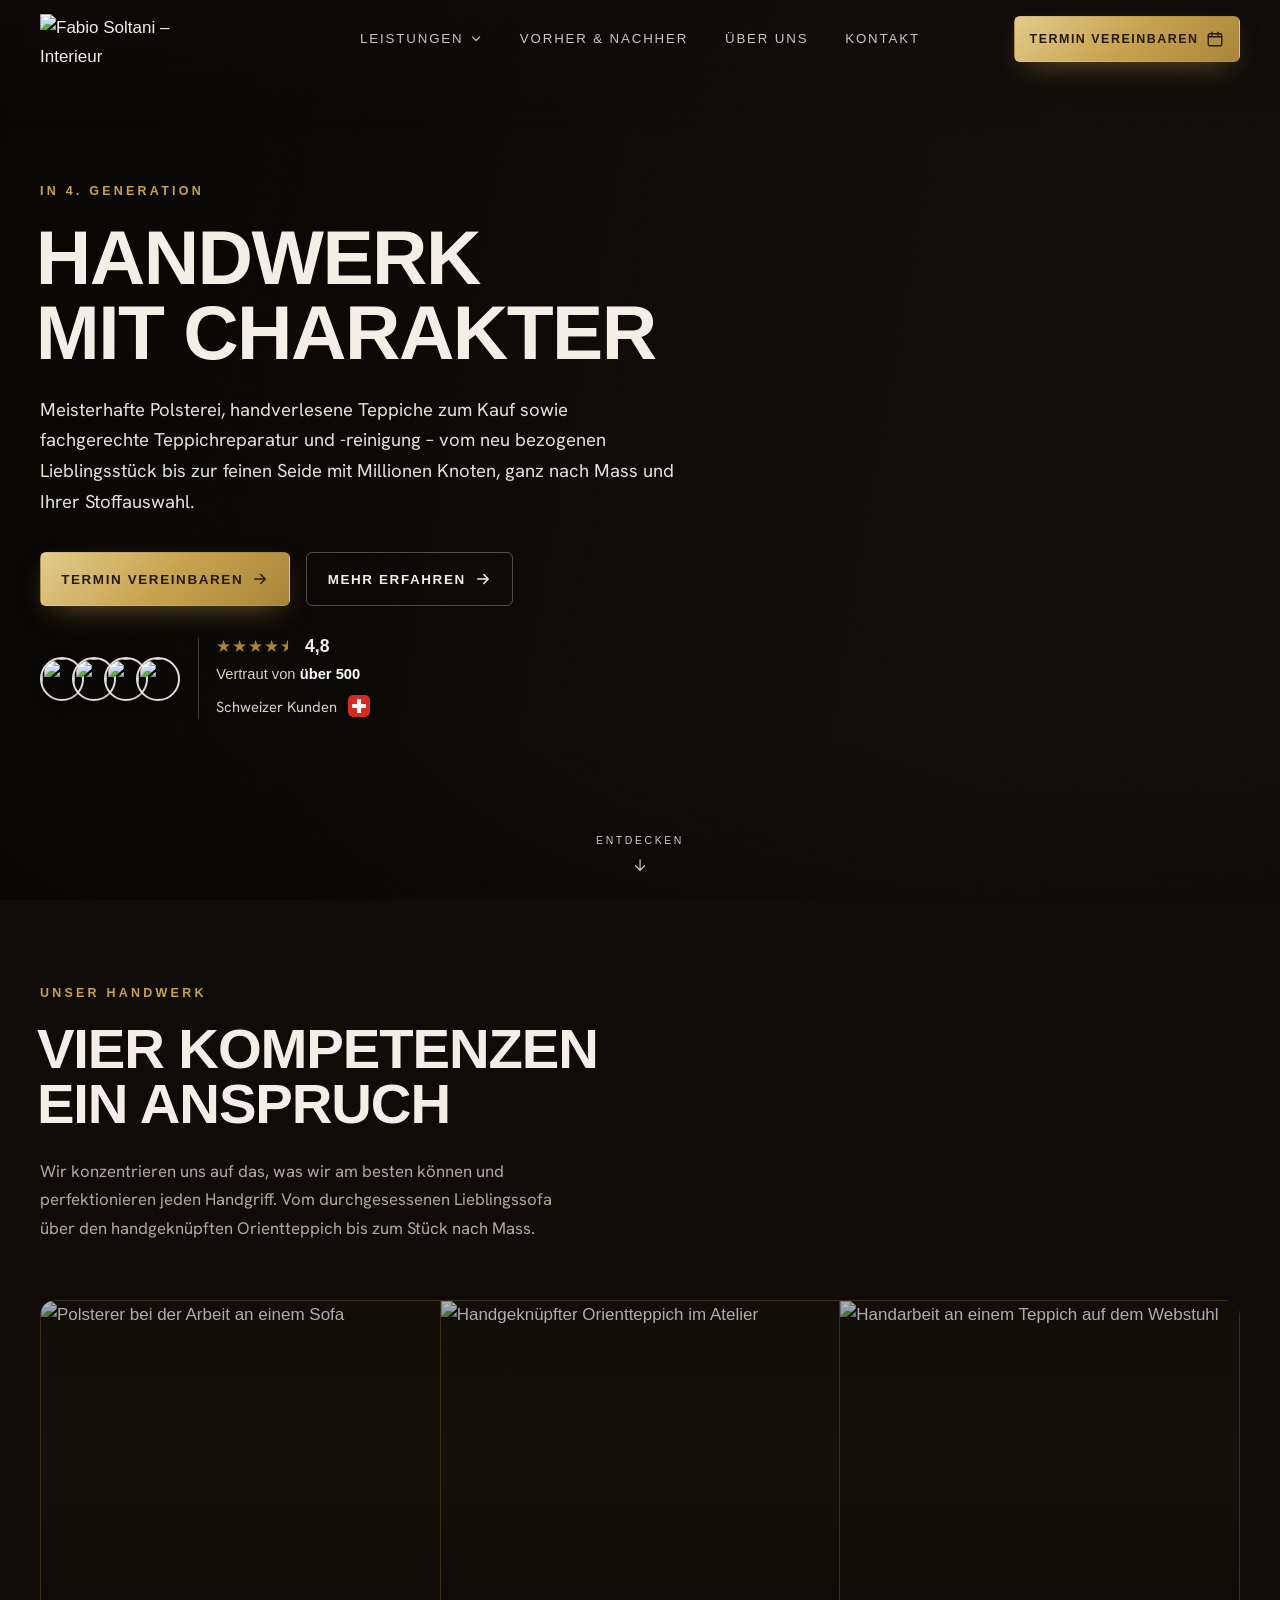
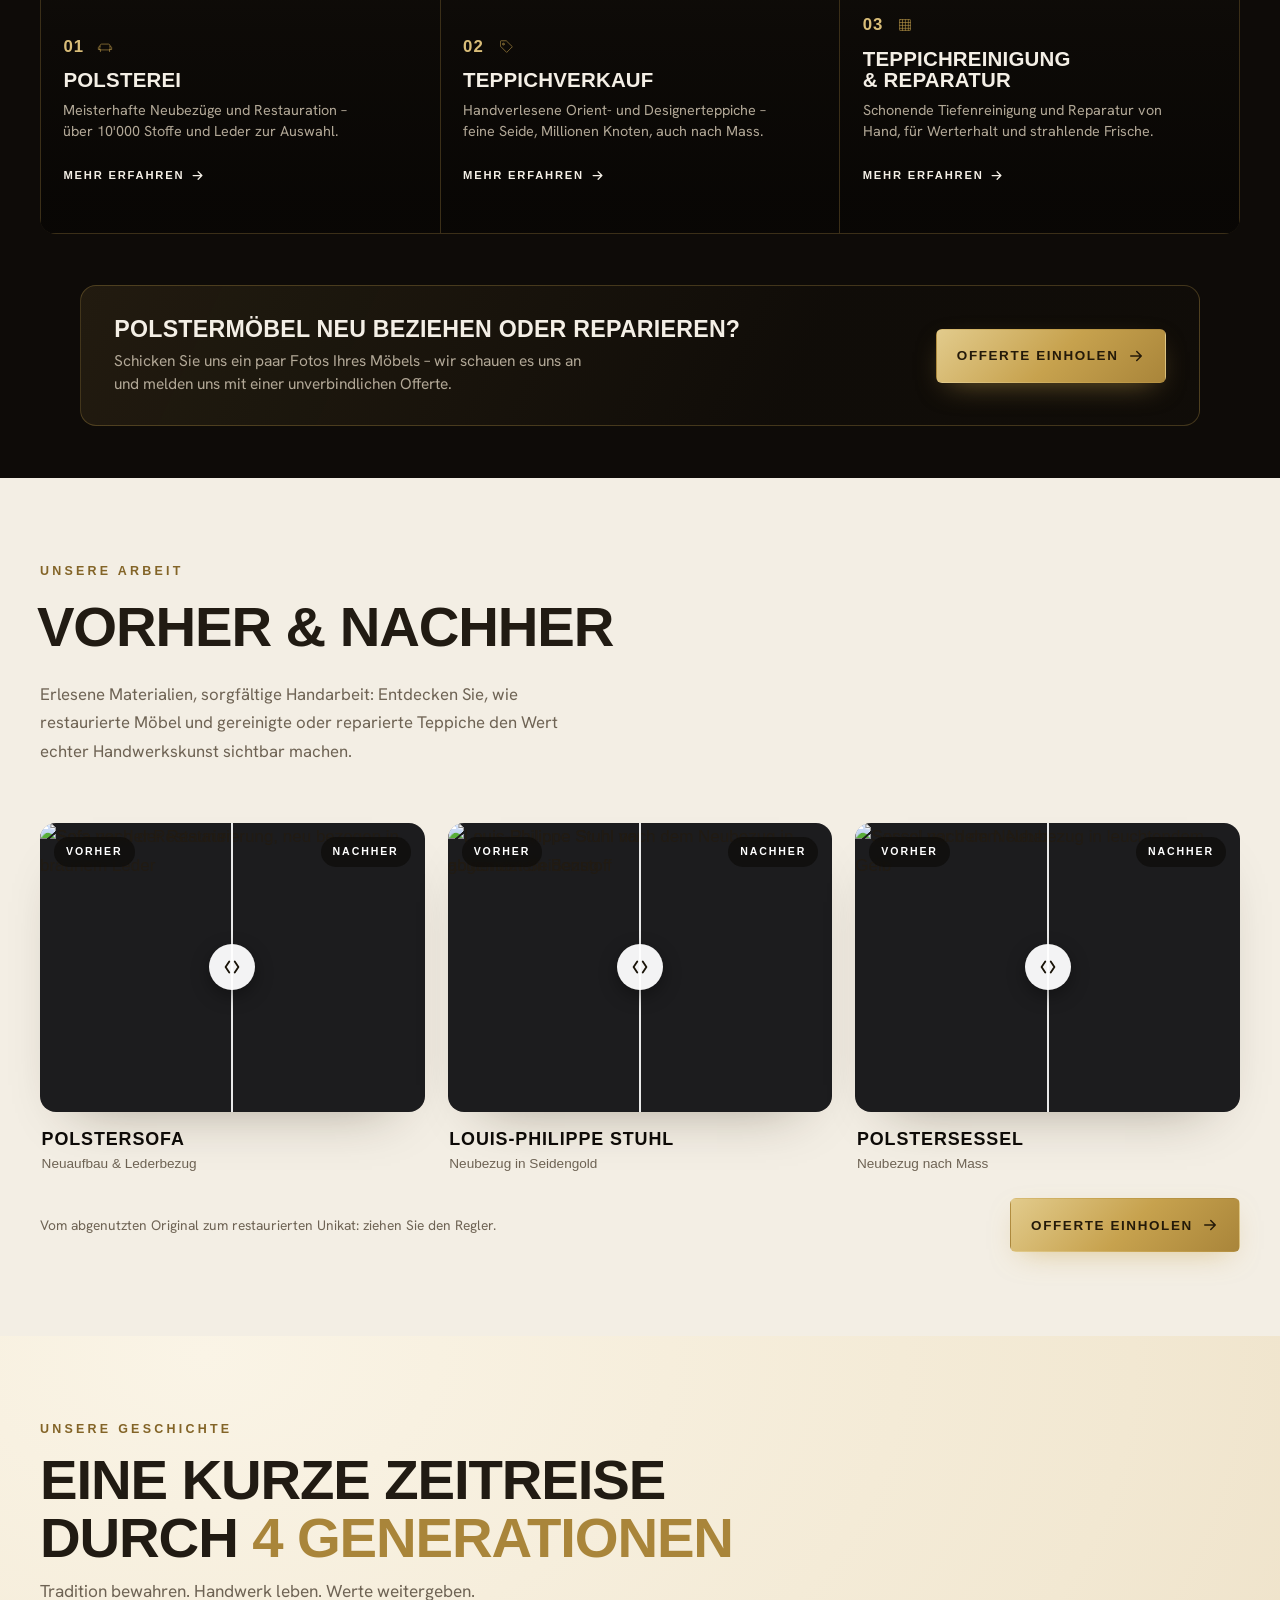
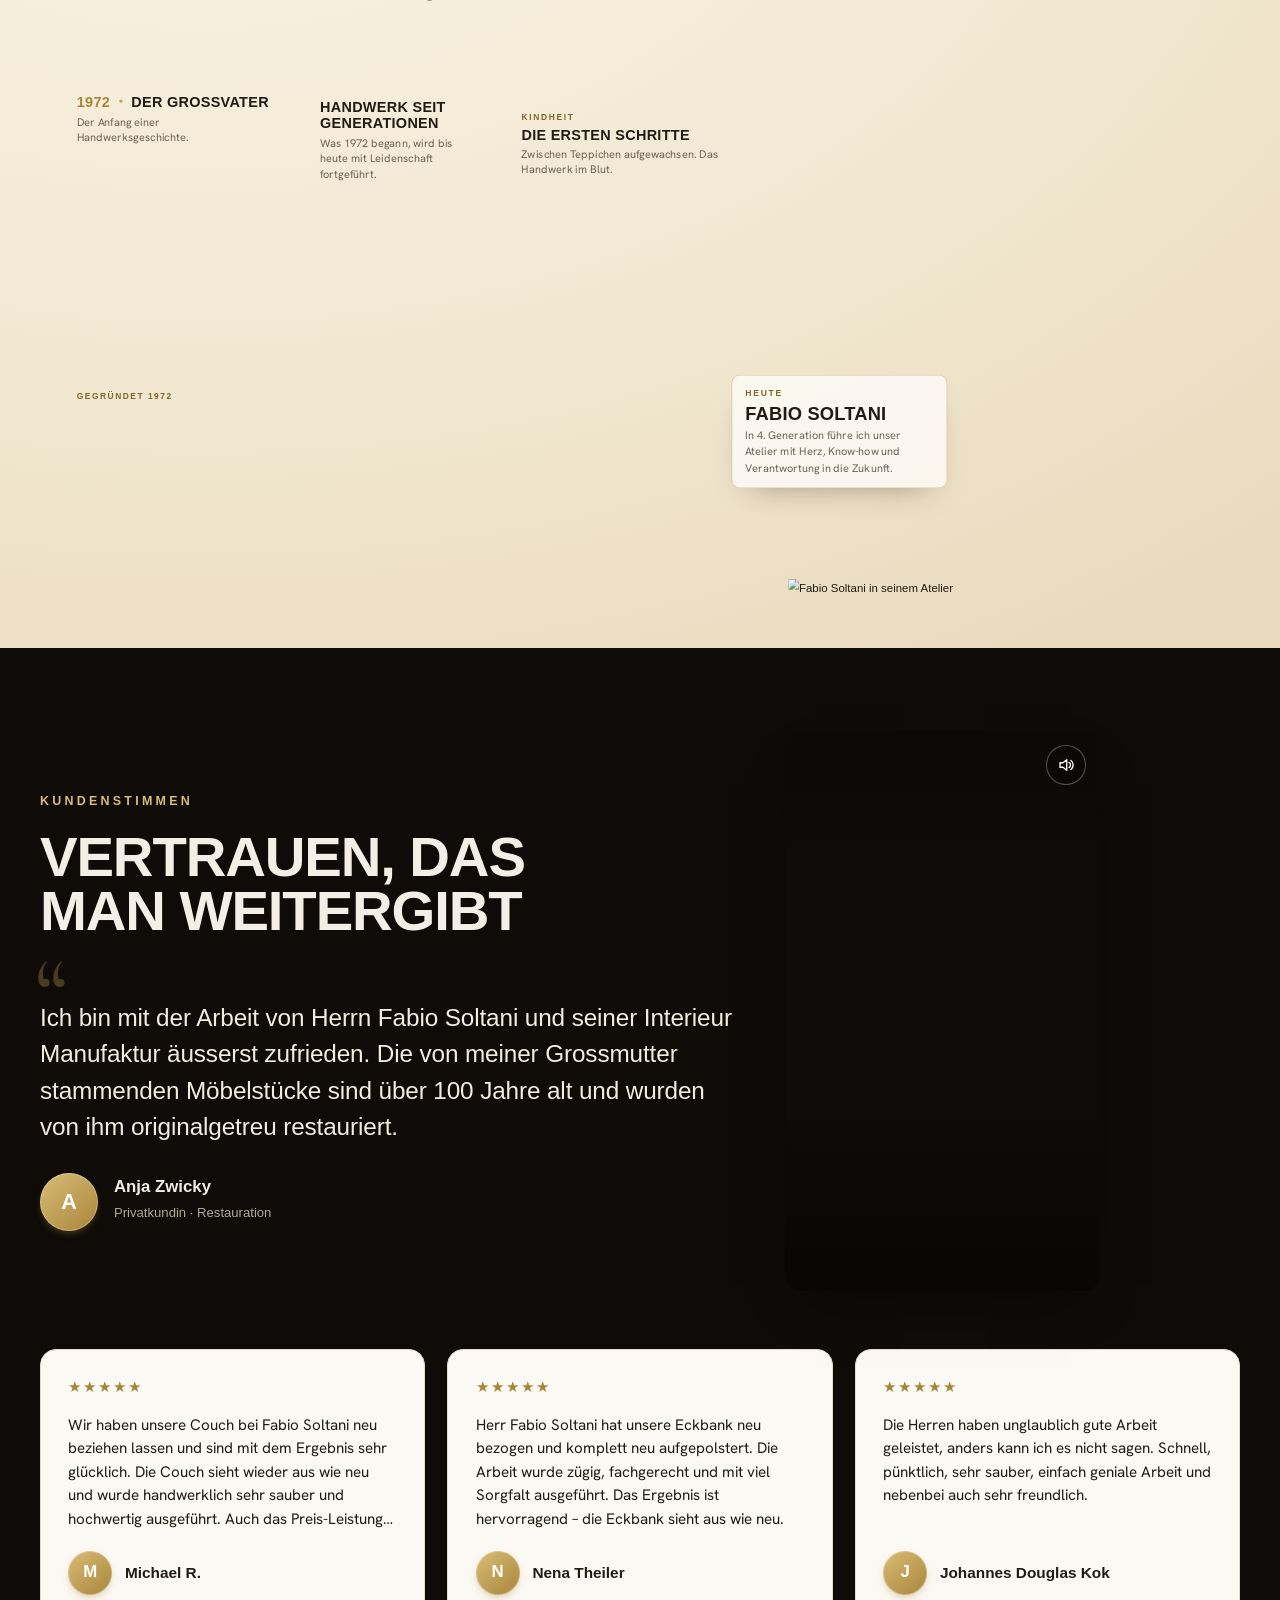
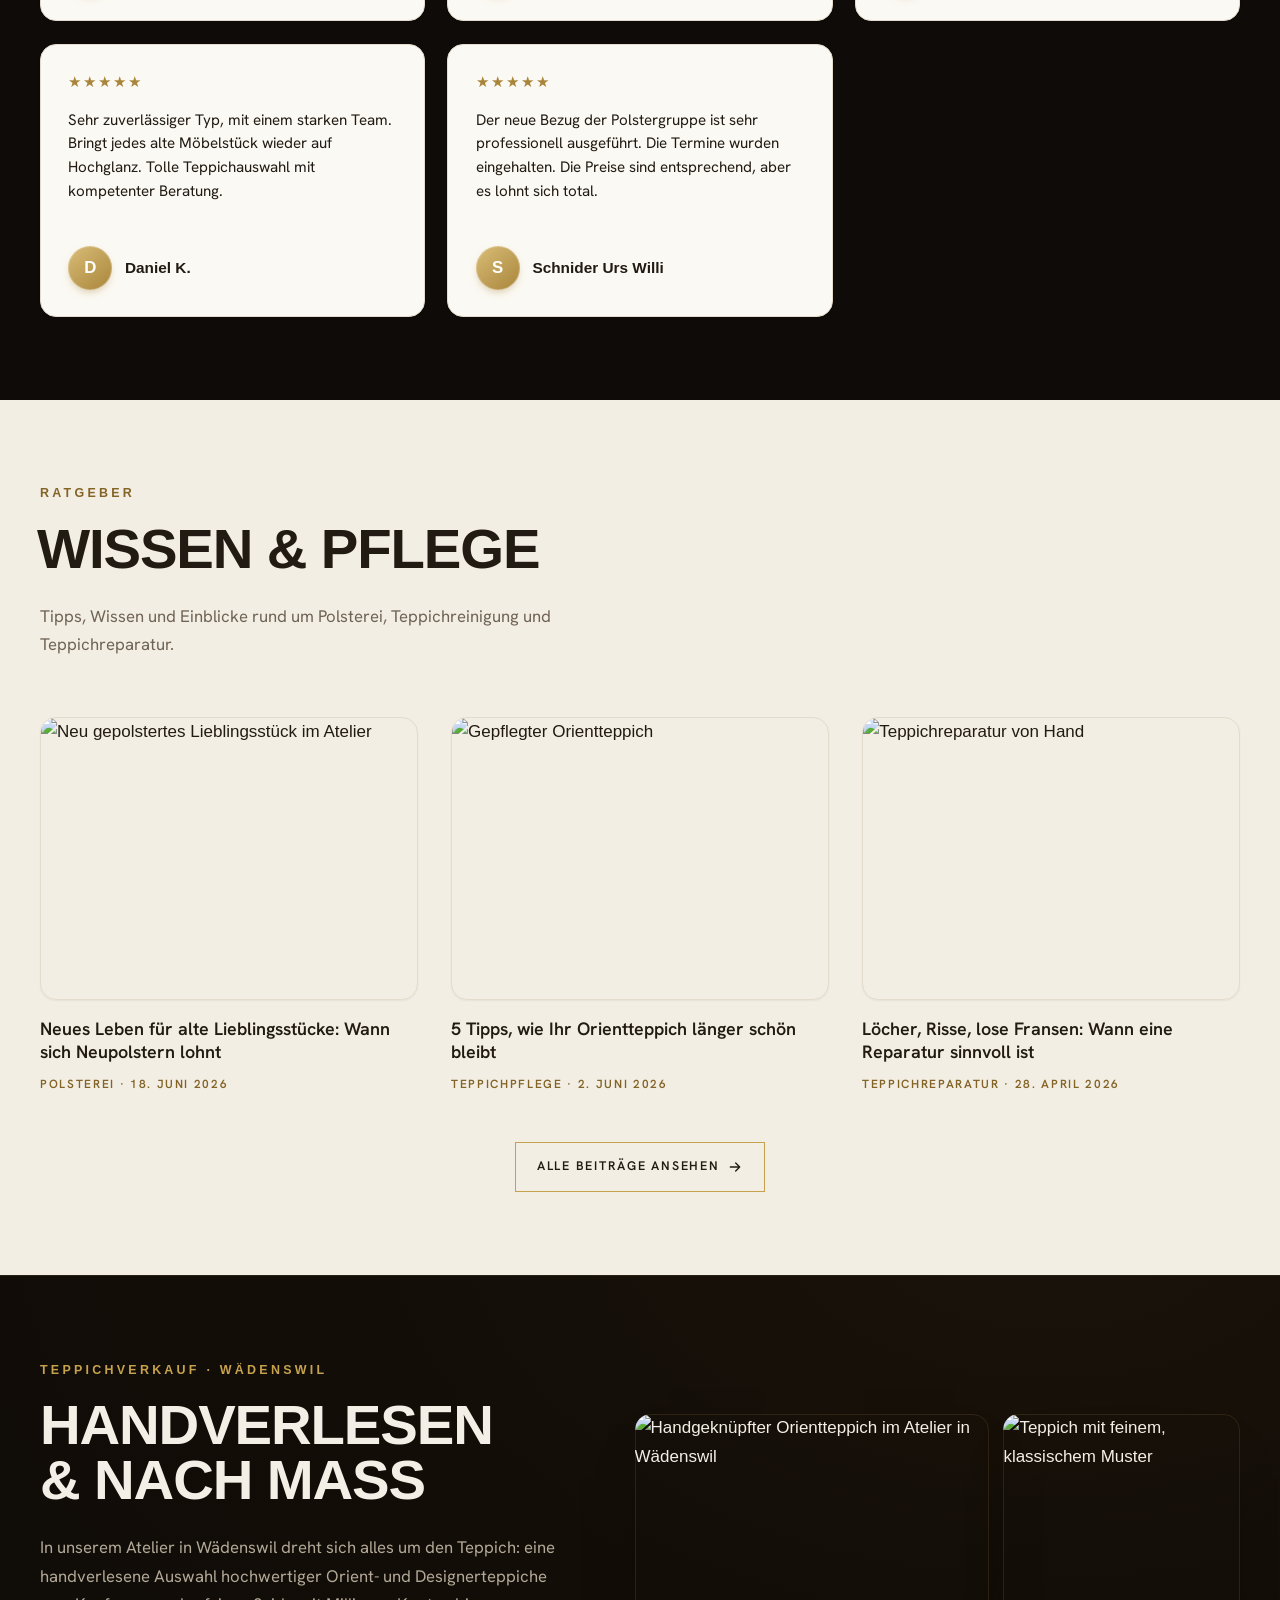
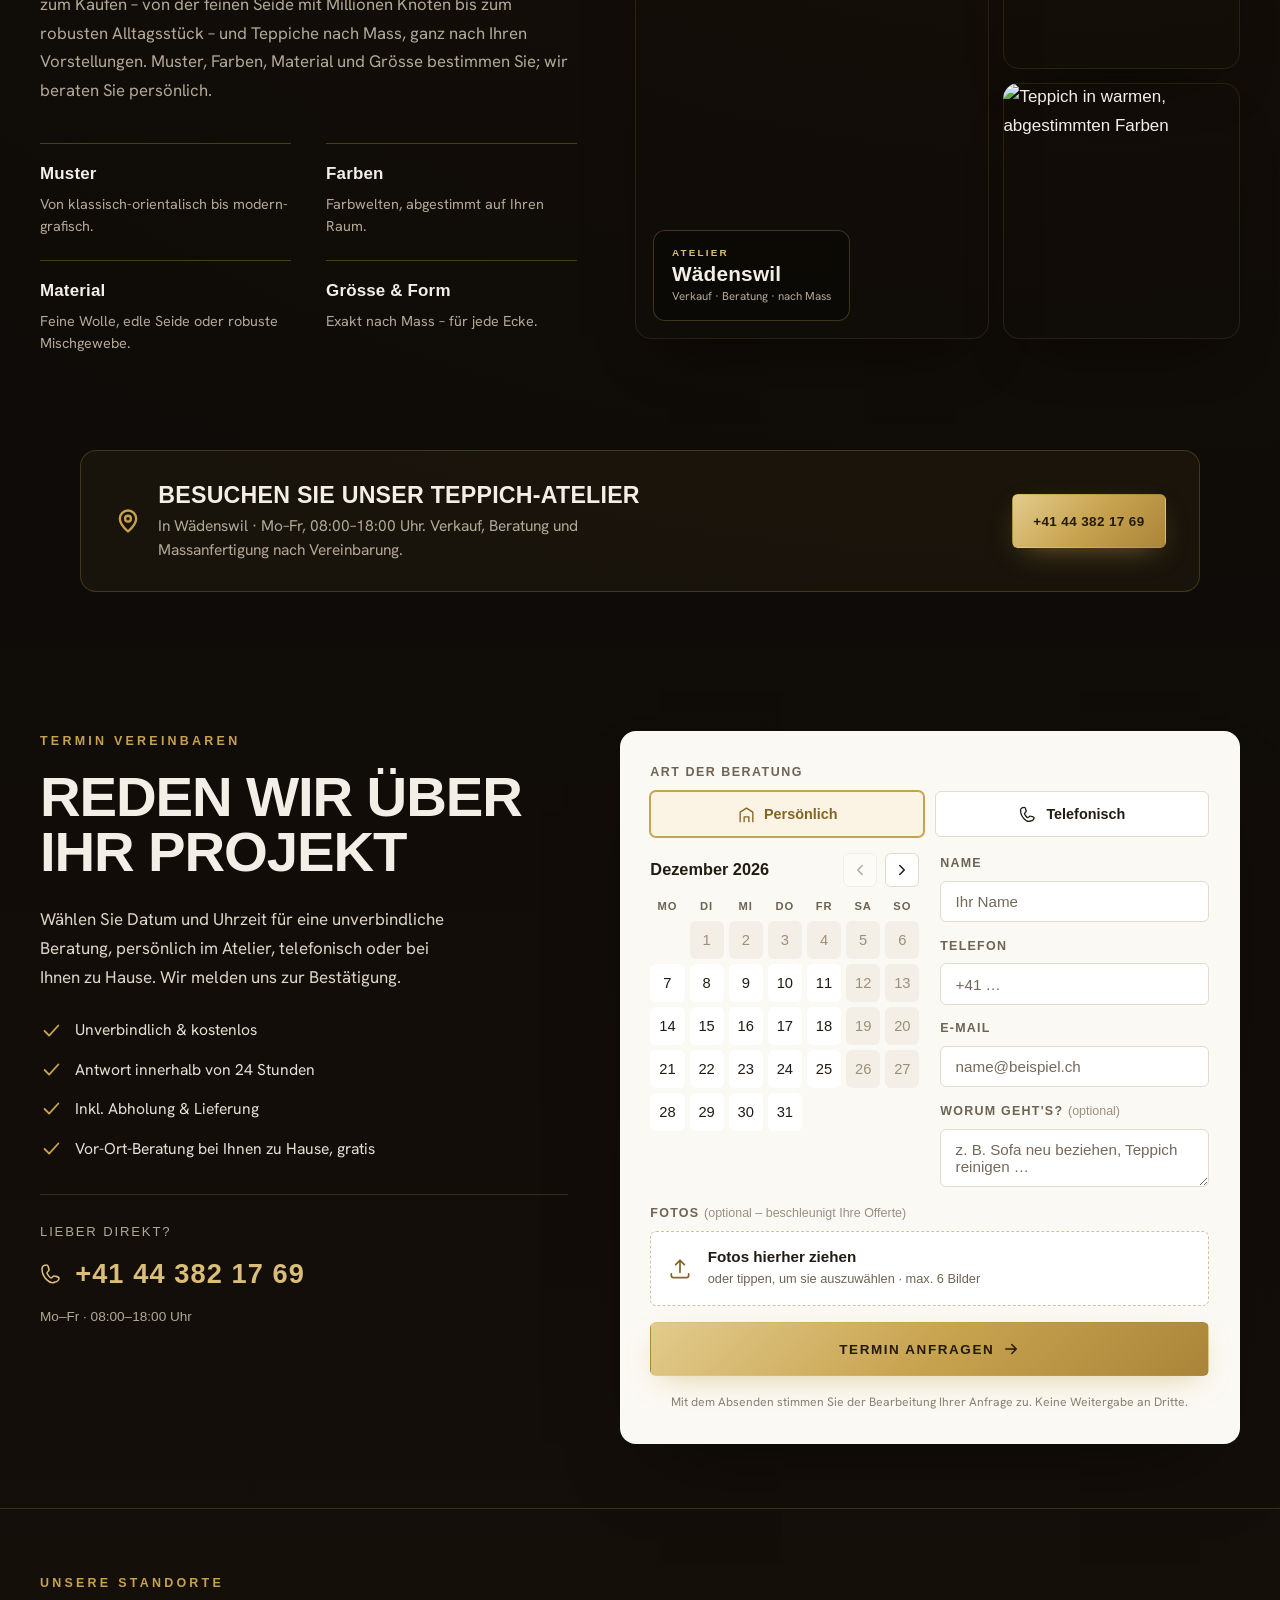
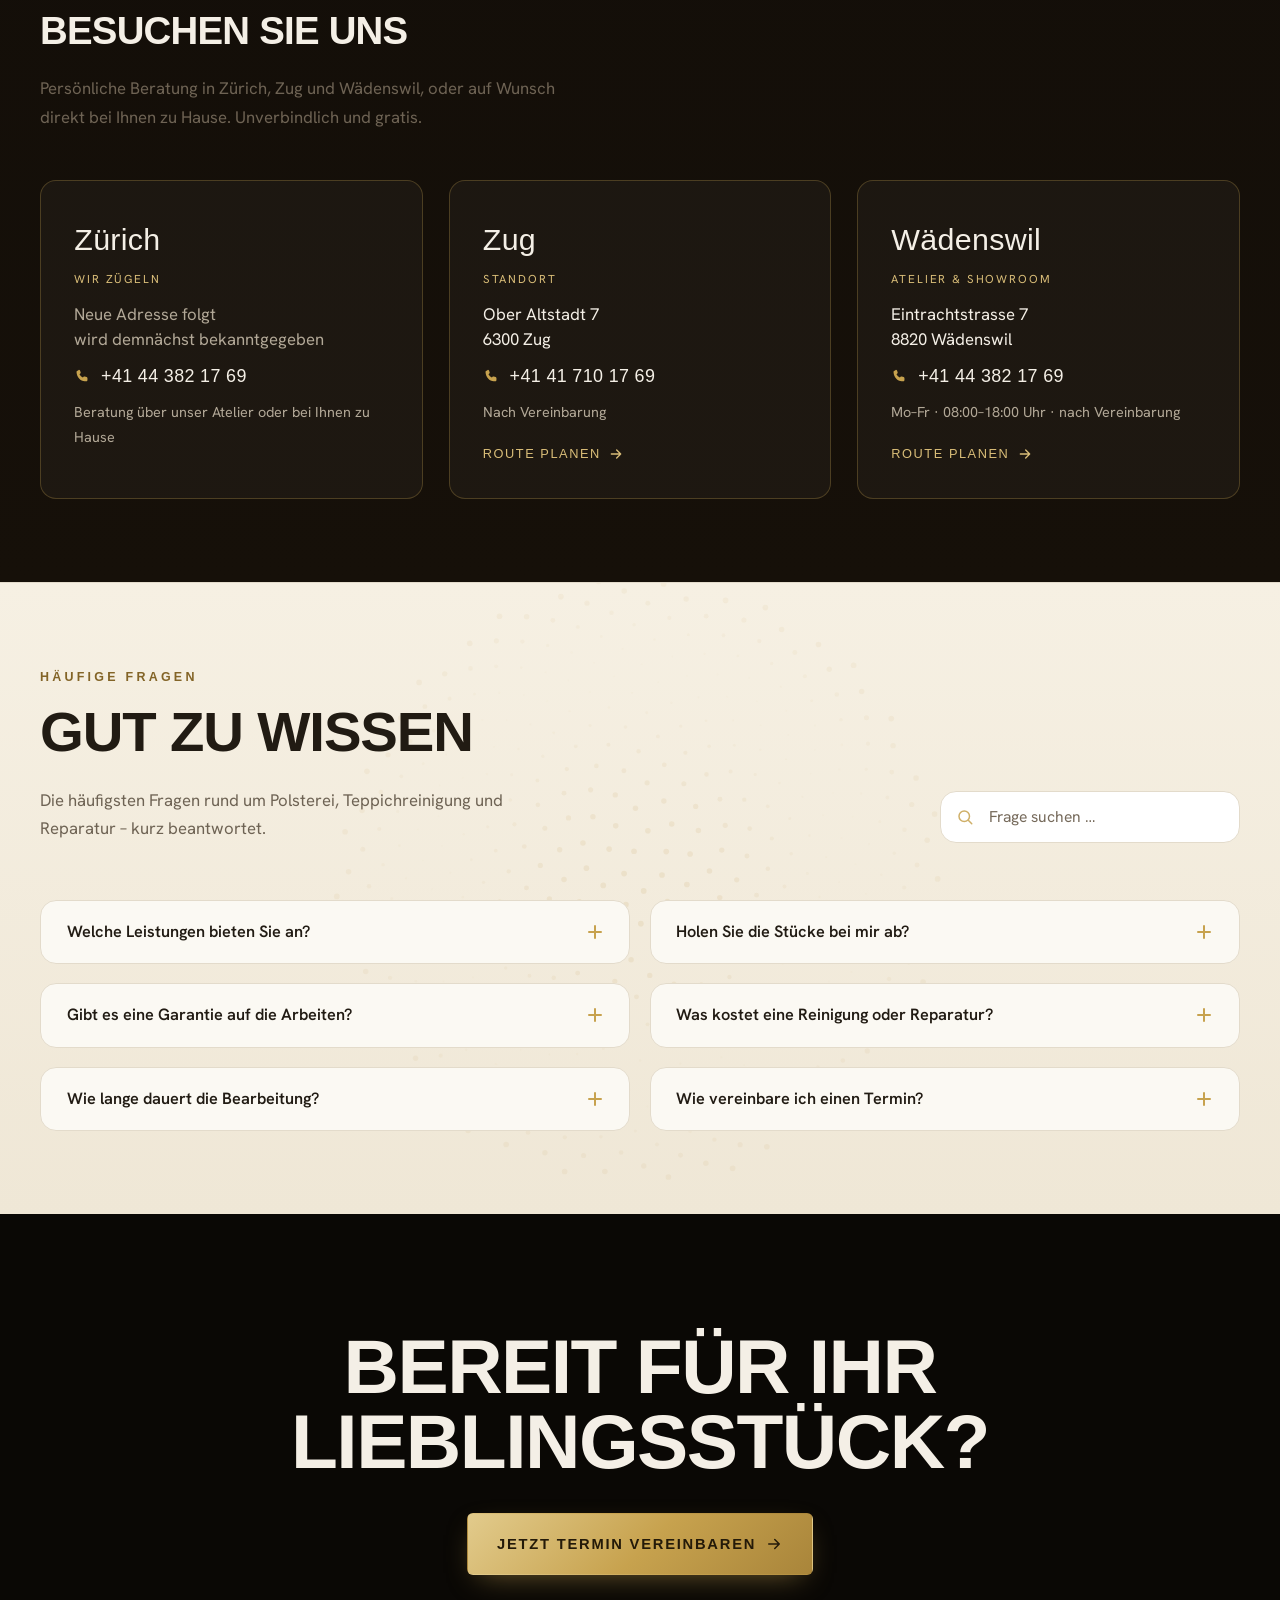
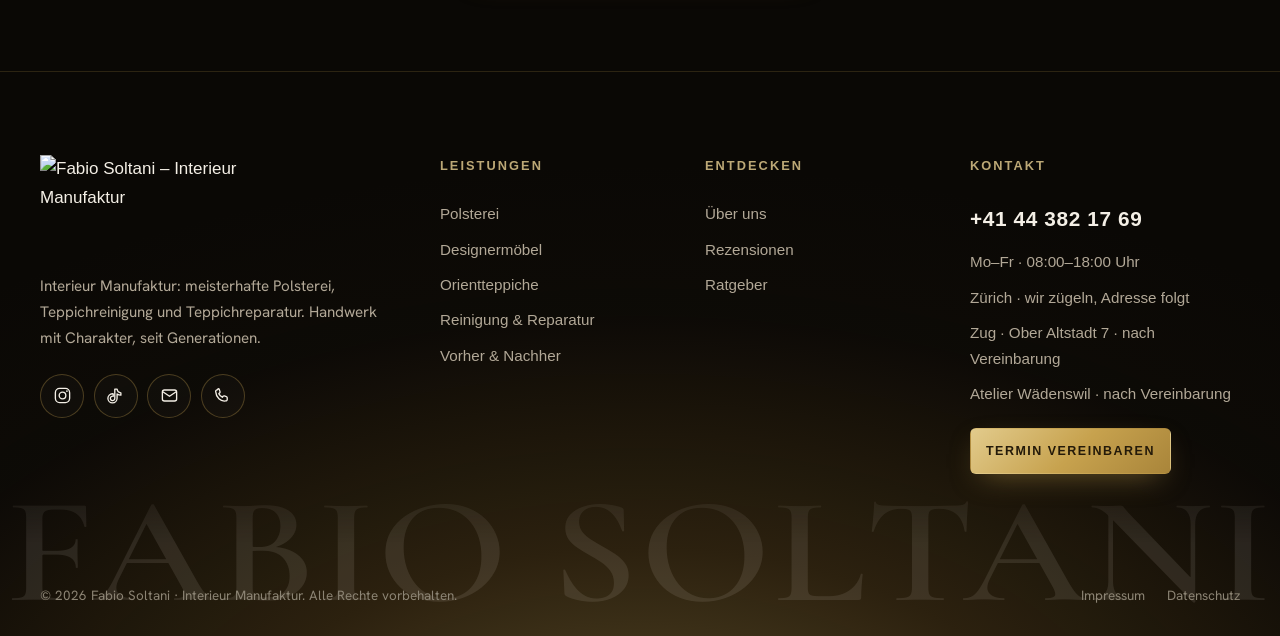
==== commit be3e2f10: "Footer-Standorte an neue Reihenfolge + Zuerich-Zuegel-Hinweis angepasst Co-Authored-By: Claude Opus " ====
--- a/index.html
+++ b/index.html
@@ -755,9 +755,9 @@
       <h3>Kontakt</h3>
       <a href="tel:+41443821769">+41&nbsp;44&nbsp;382&nbsp;17&nbsp;69</a>
       <span>Mo–Fr · 08:00–18:00 Uhr</span>
+      <span>Zürich · wir zügeln, Adresse folgt</span>
+      <span>Zug · Ober Altstadt 7 · nach Vereinbarung</span>
       <span>Atelier Wädenswil · nach Vereinbarung</span>
-      <span>Zürich · neuer Standort im Aufbau</span>
-      <span>Zug · nach Vereinbarung</span>
       <a class="btn btn-gold btn-sm" href="#termin">Termin vereinbaren</a>
     </div>
   </div>
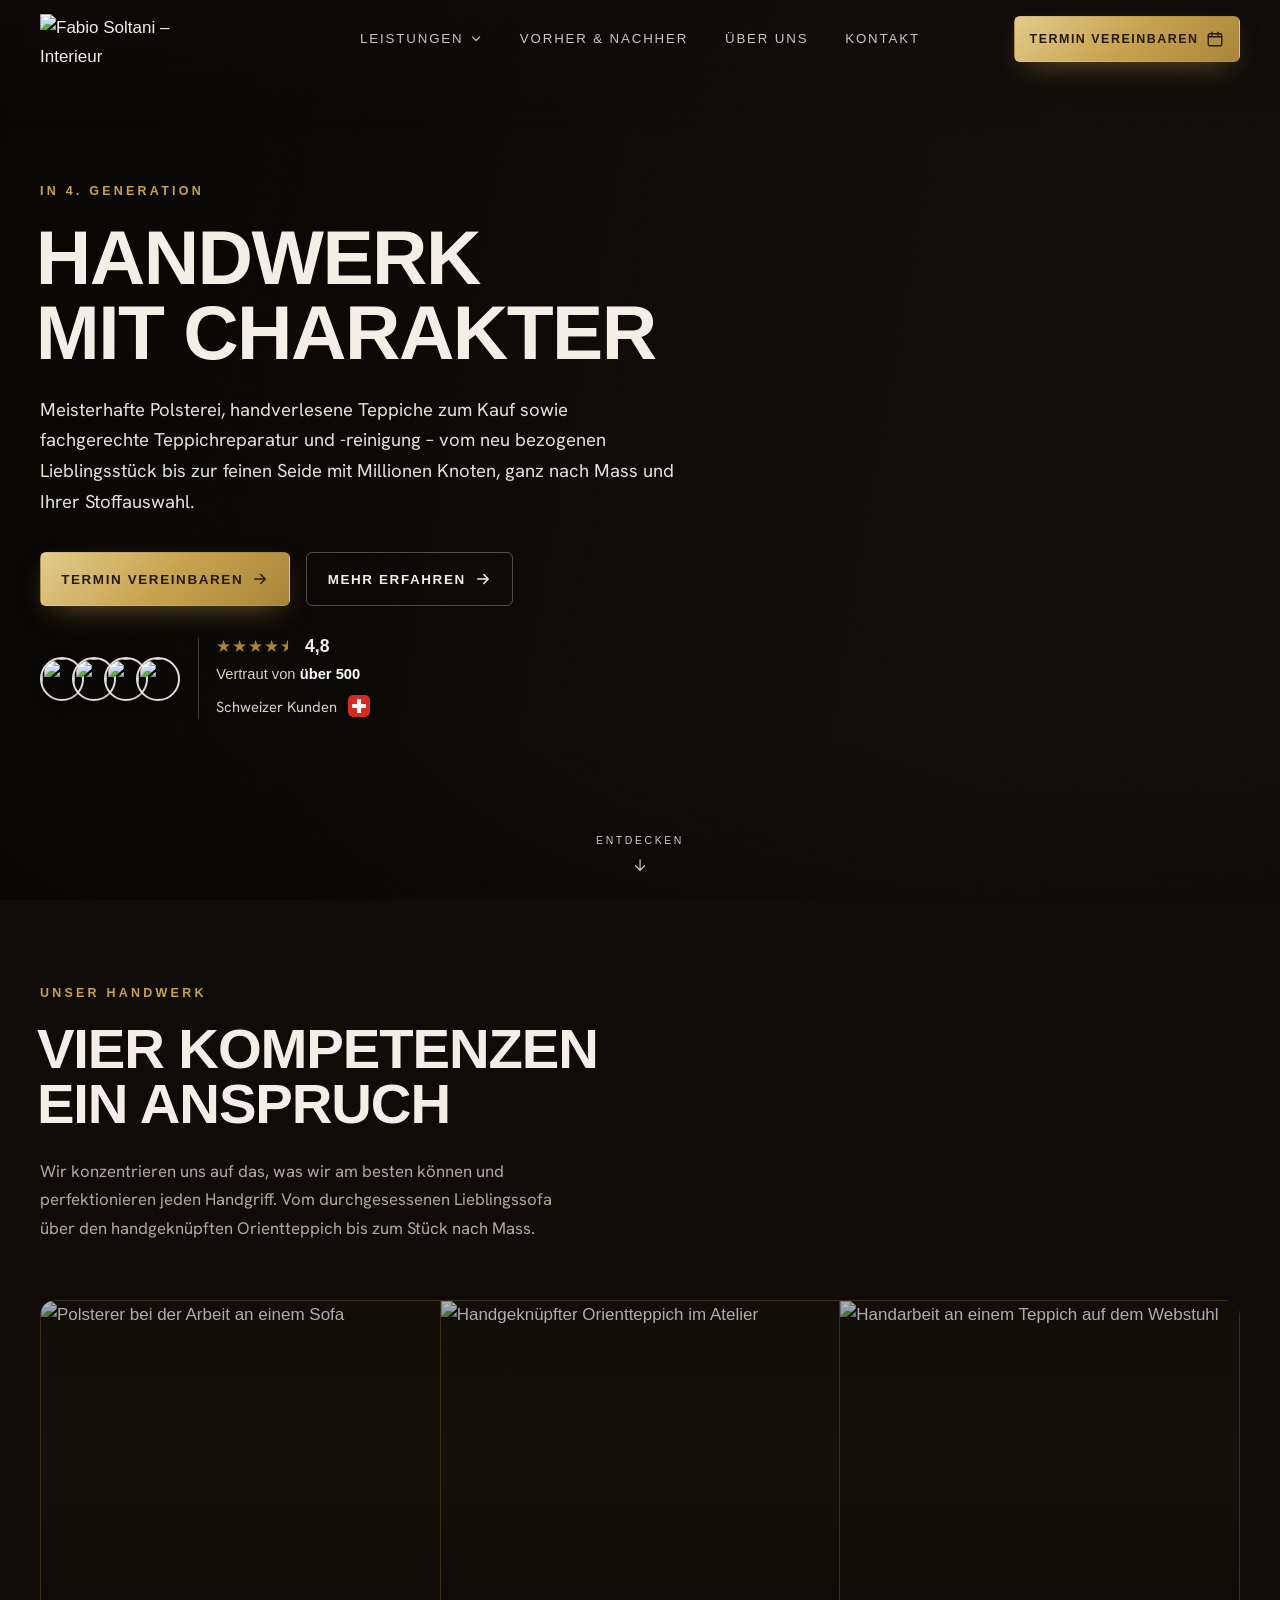
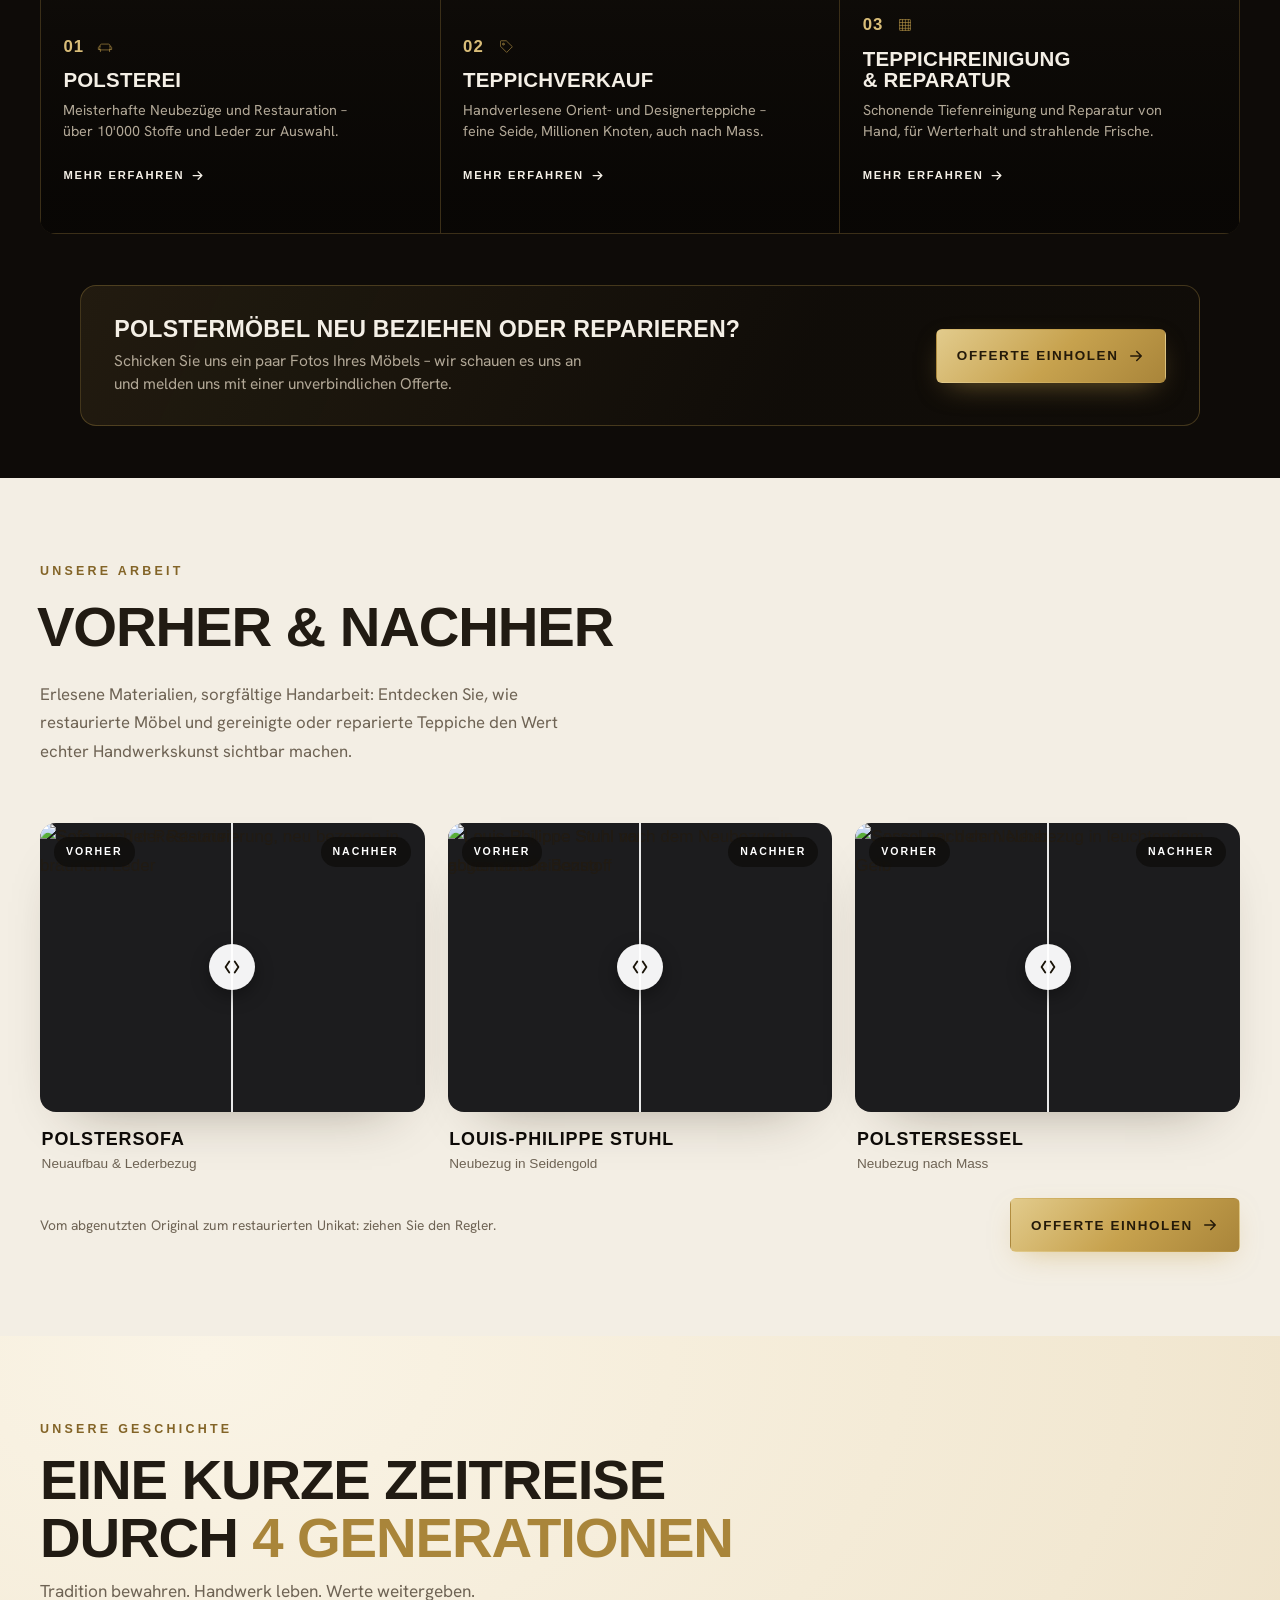
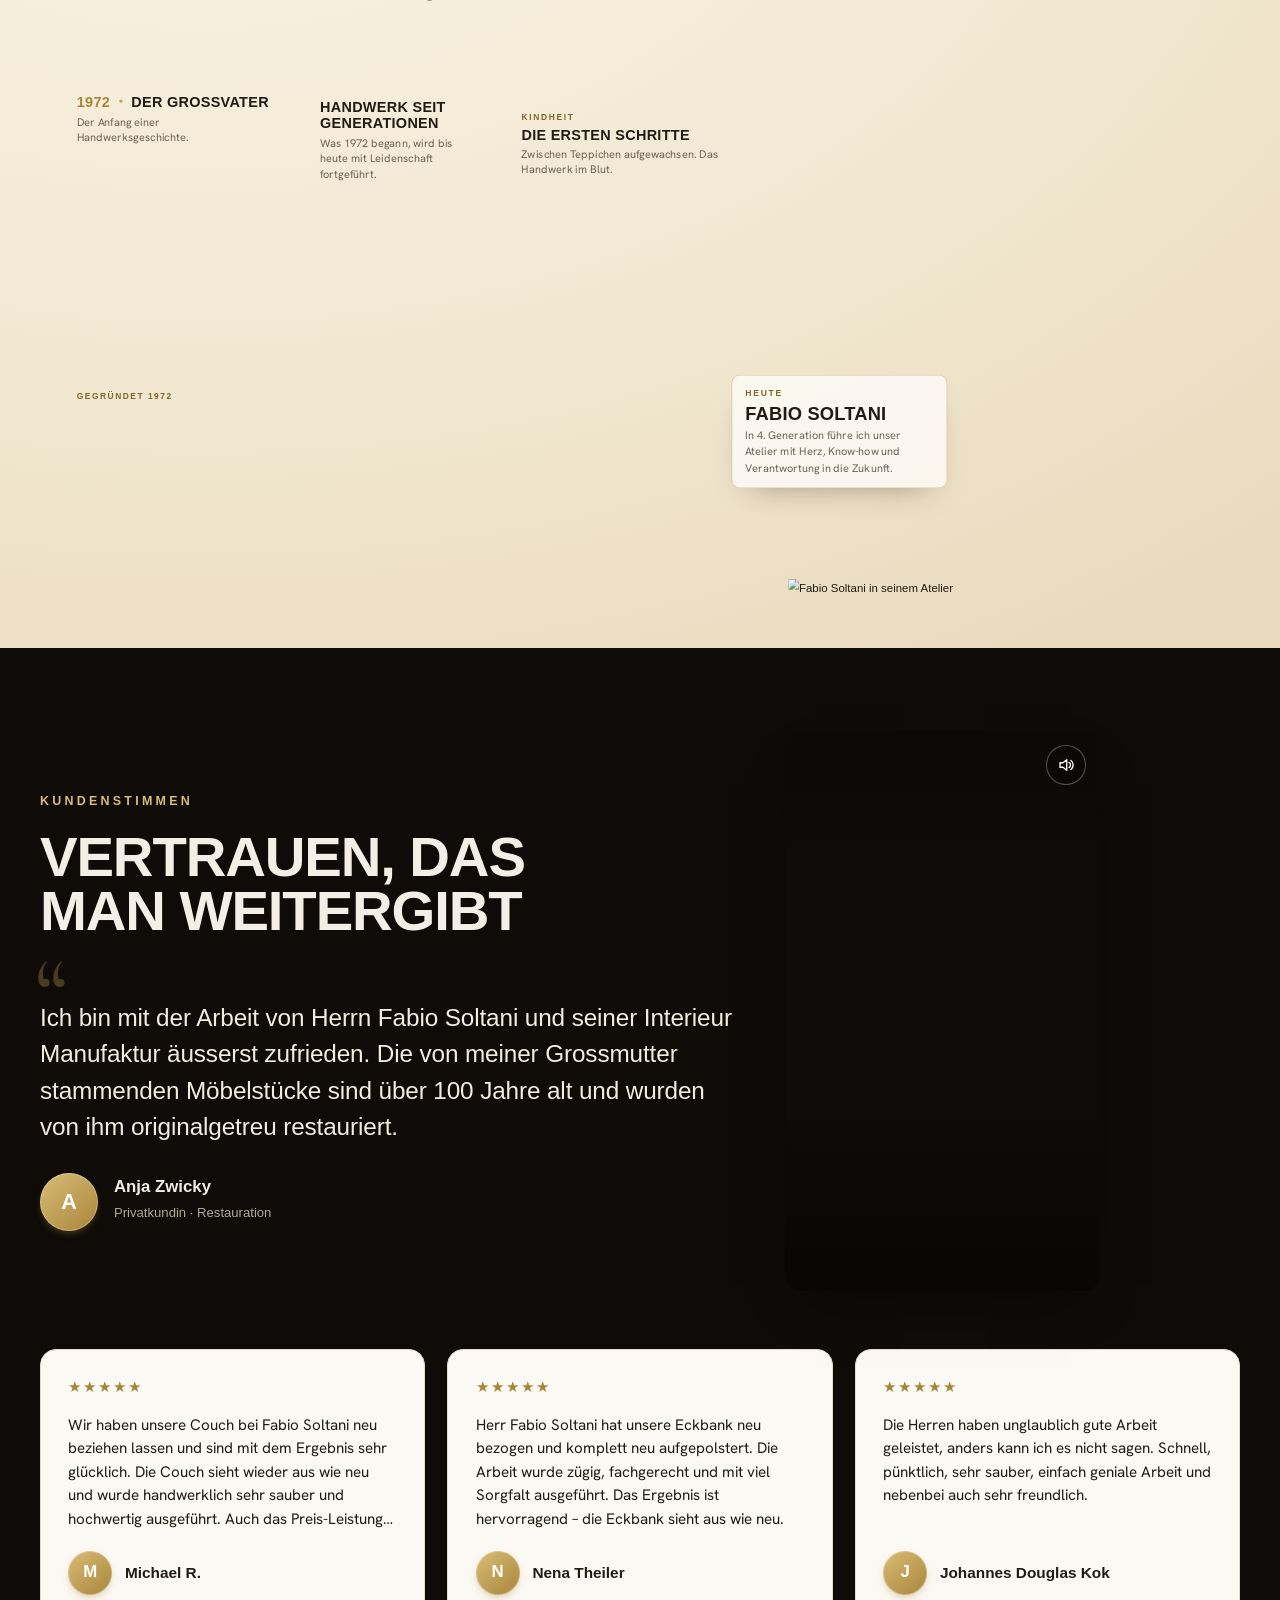
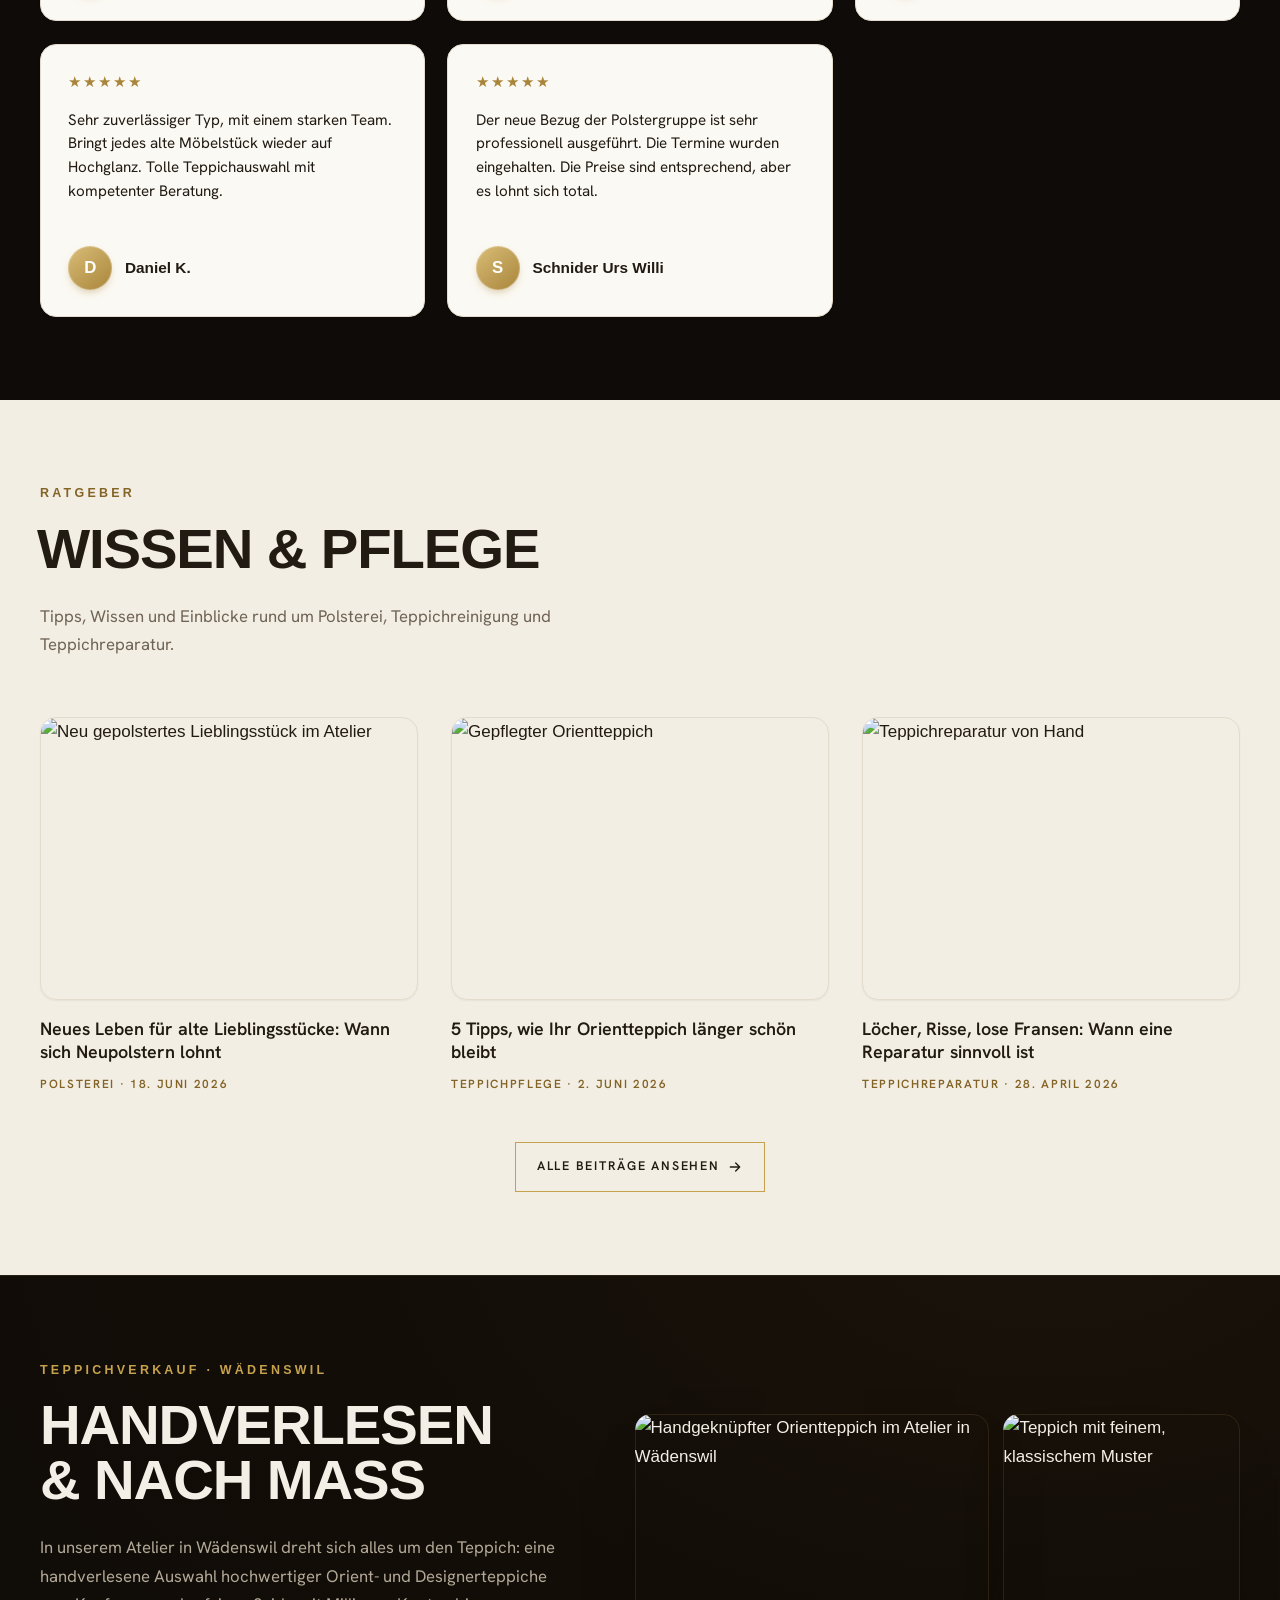
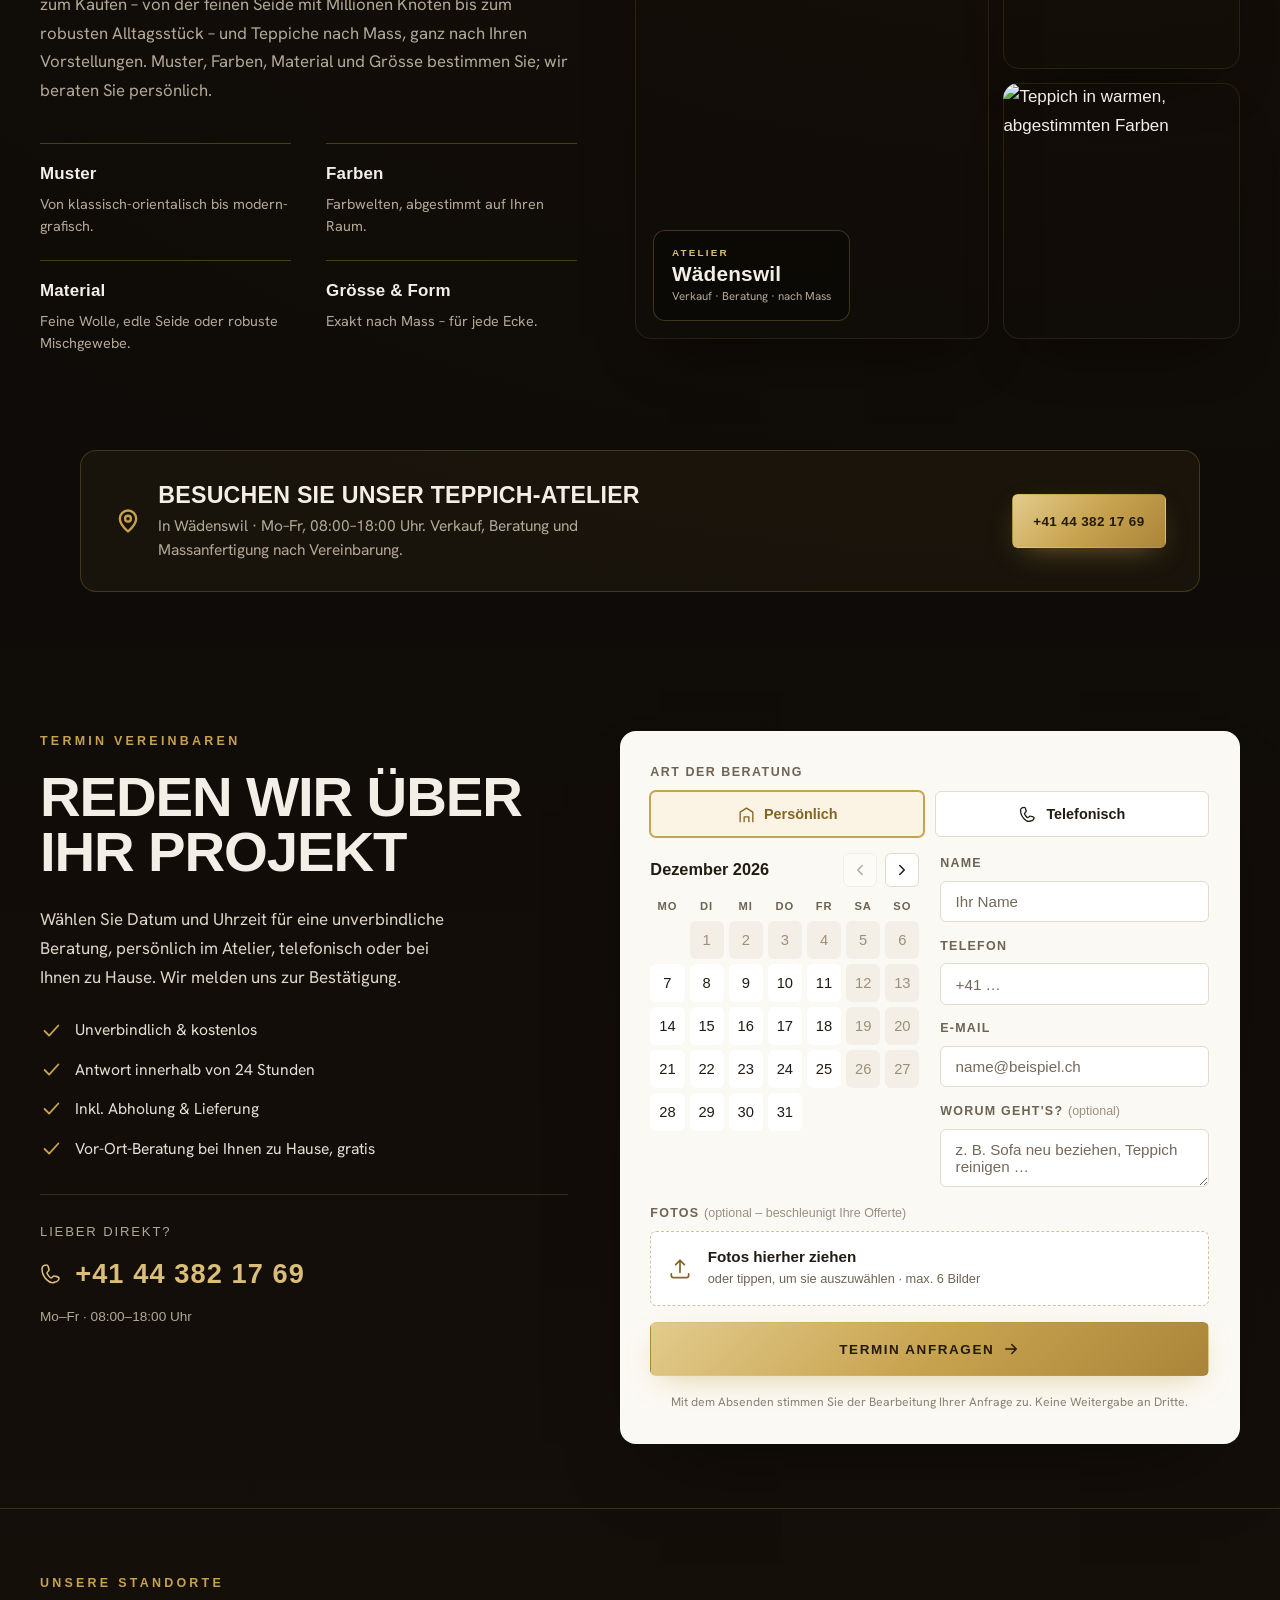
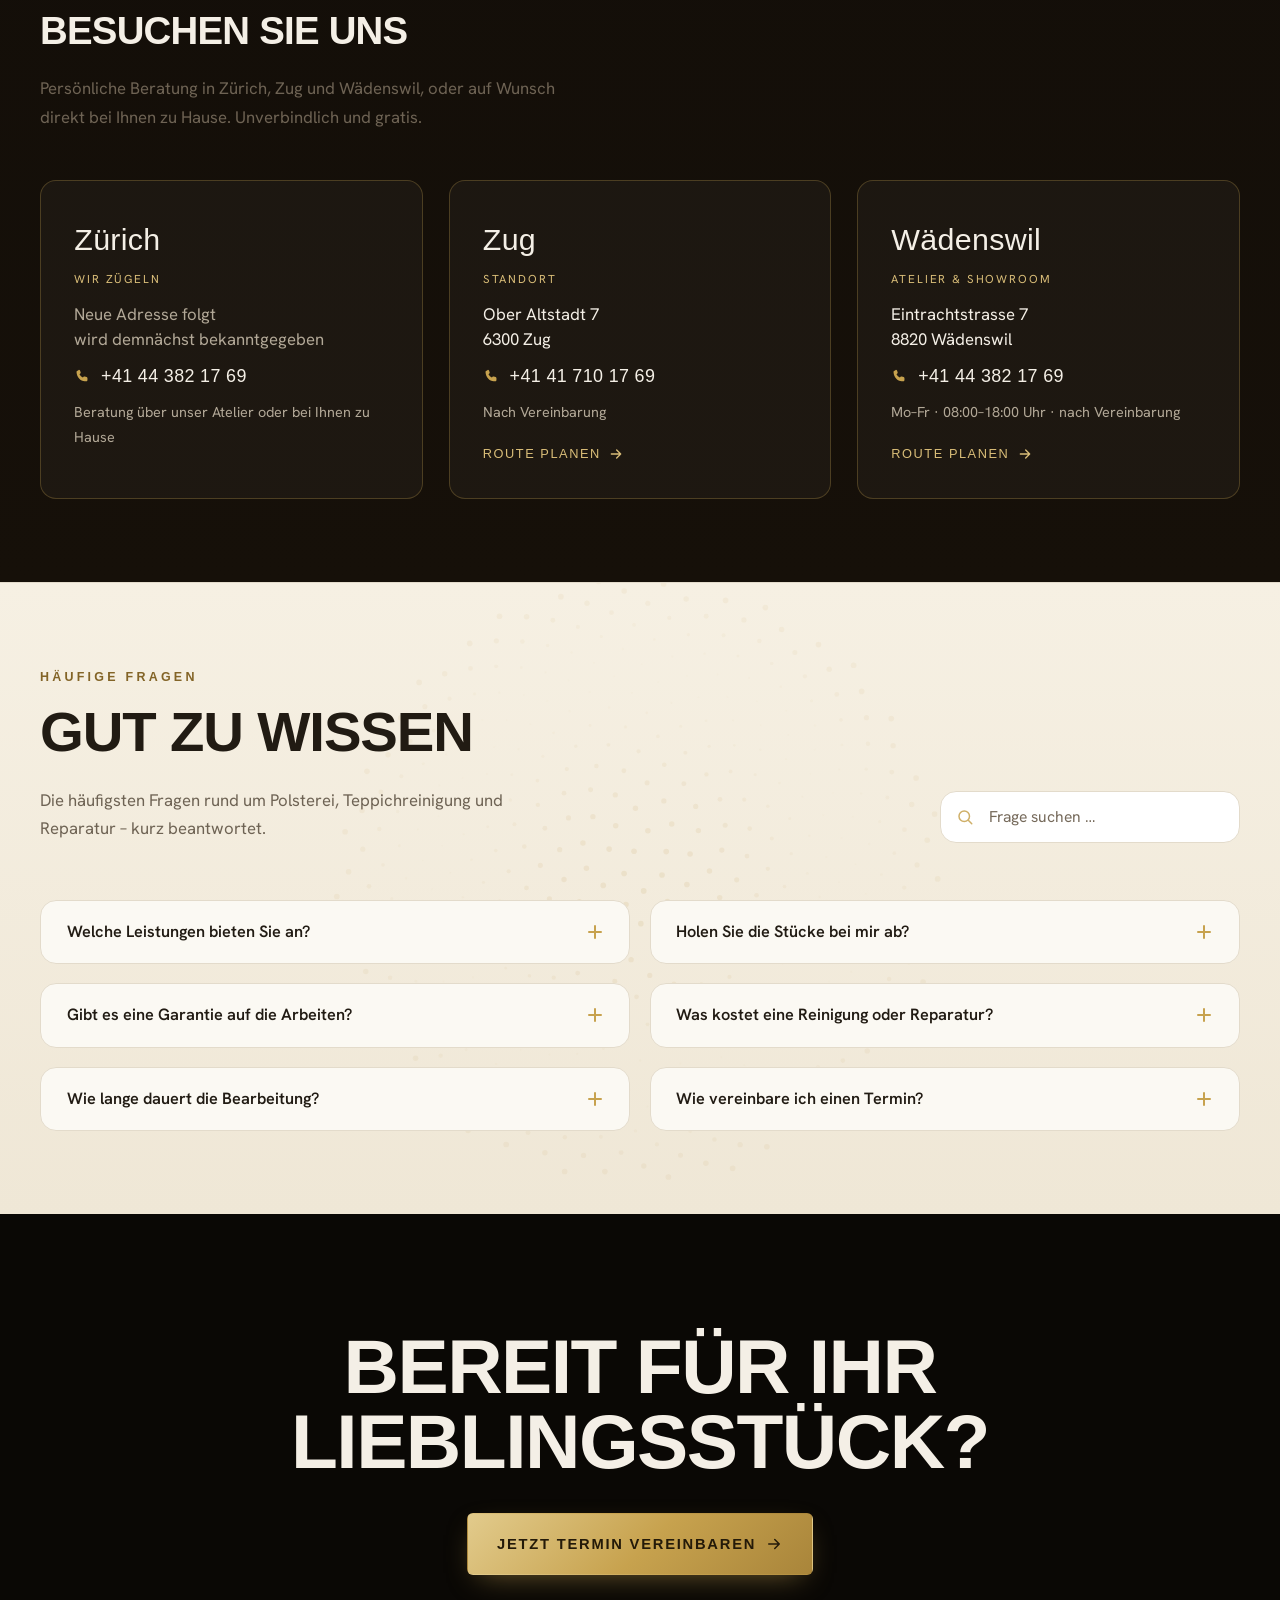
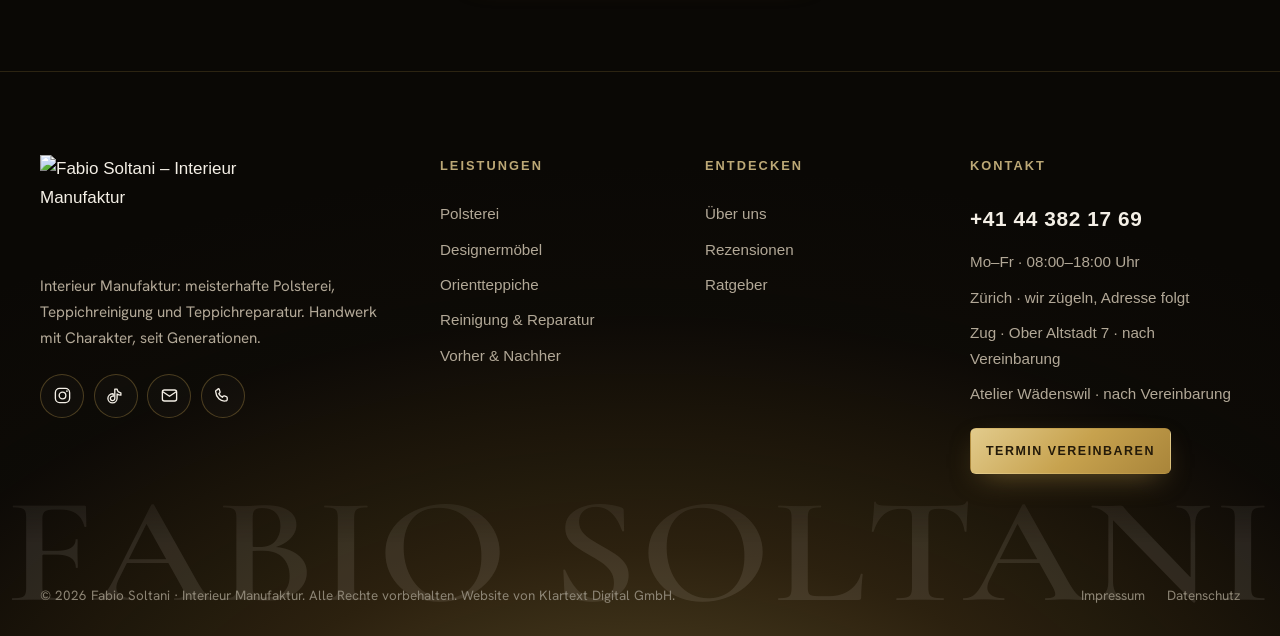
==== commit e5108e32: "Footer: Agentur-Vermerk Klartext Digital GmbH" ====
--- a/index.html
+++ b/index.html
@@ -763,7 +763,7 @@
   </div>
 
   <div class="container footer-bottom">
-    <span>© <span id="year">2026</span> Fabio Soltani · Interieur Manufaktur. Alle Rechte vorbehalten.</span>
+    <span>© <span id="year">2026</span> Fabio Soltani · Interieur Manufaktur. Alle Rechte vorbehalten. Website von <a href="https://klartext-digital.ch" target="_blank" rel="noopener" style="color:inherit">Klartext Digital GmbH</a>.</span>
     <span class="footer-legal"><a href="impressum.html">Impressum</a><a href="datenschutz.html">Datenschutz</a></span>
   </div>
 </footer>
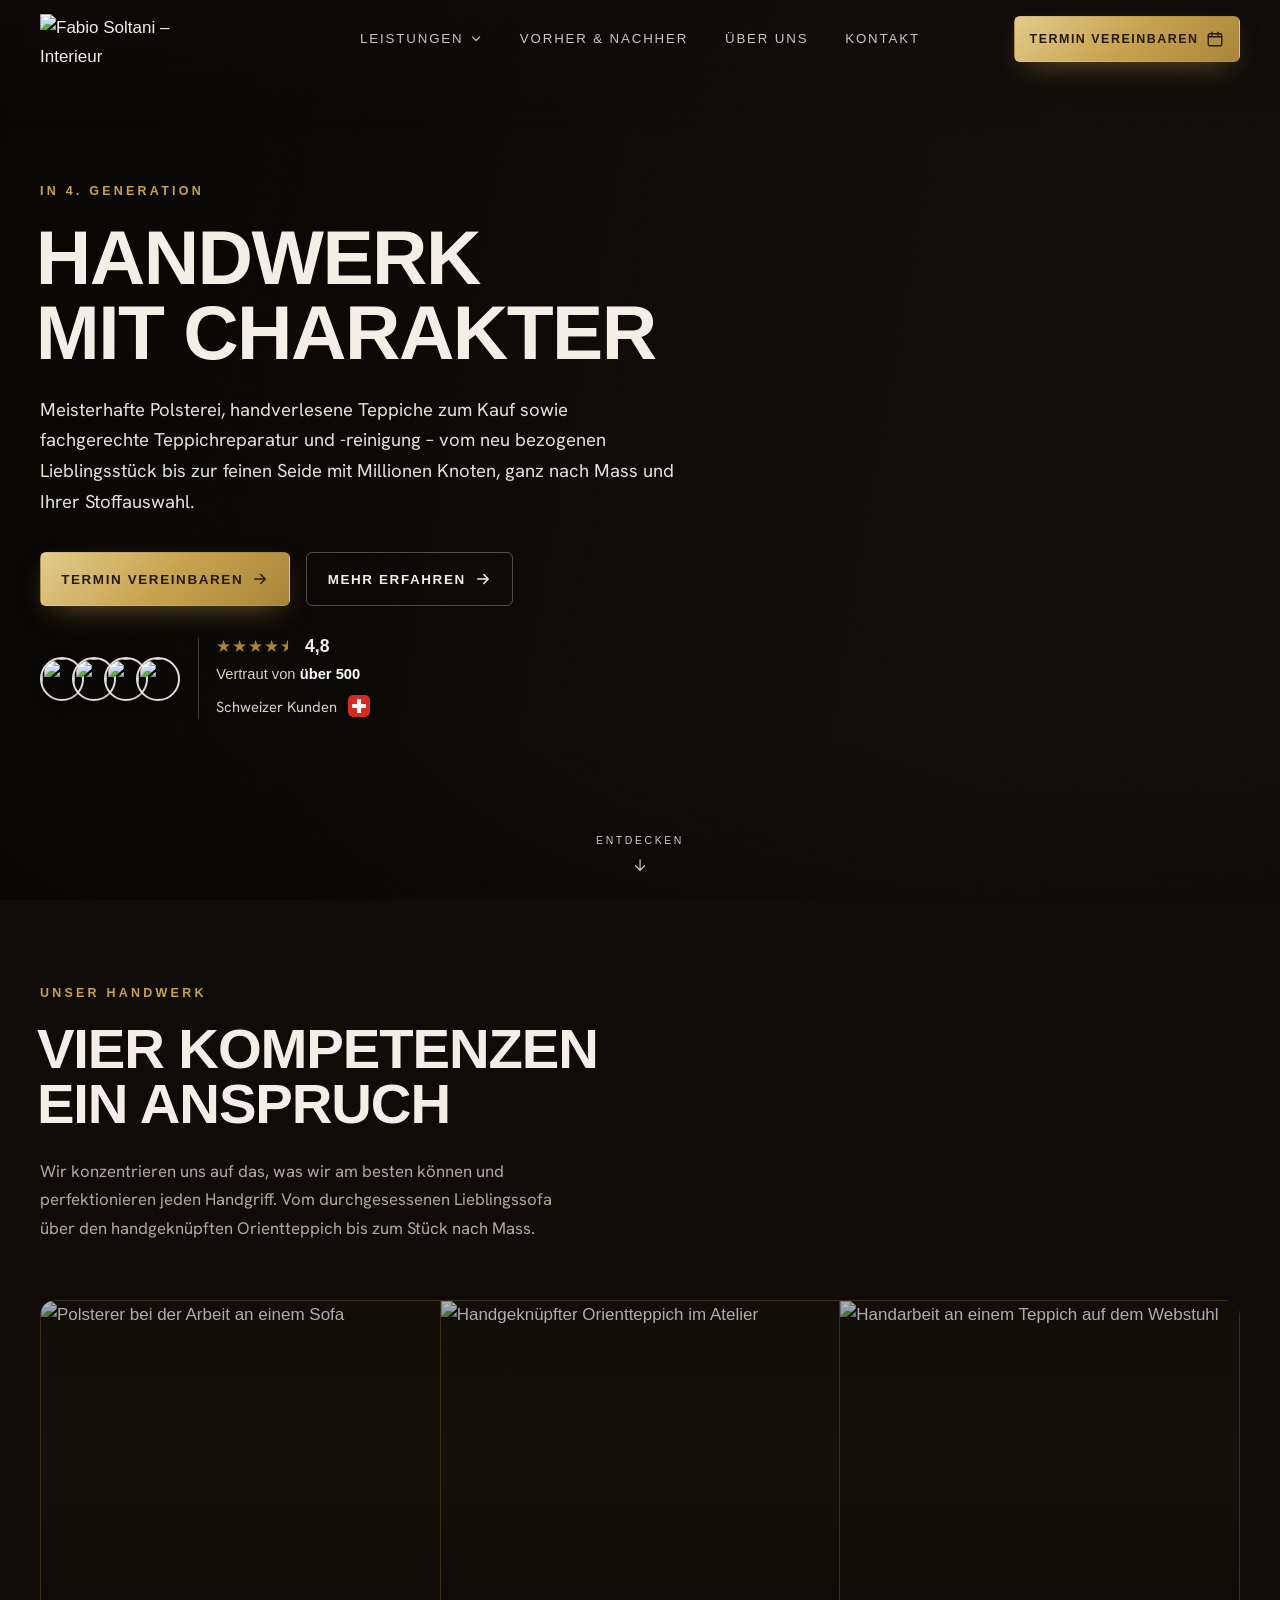
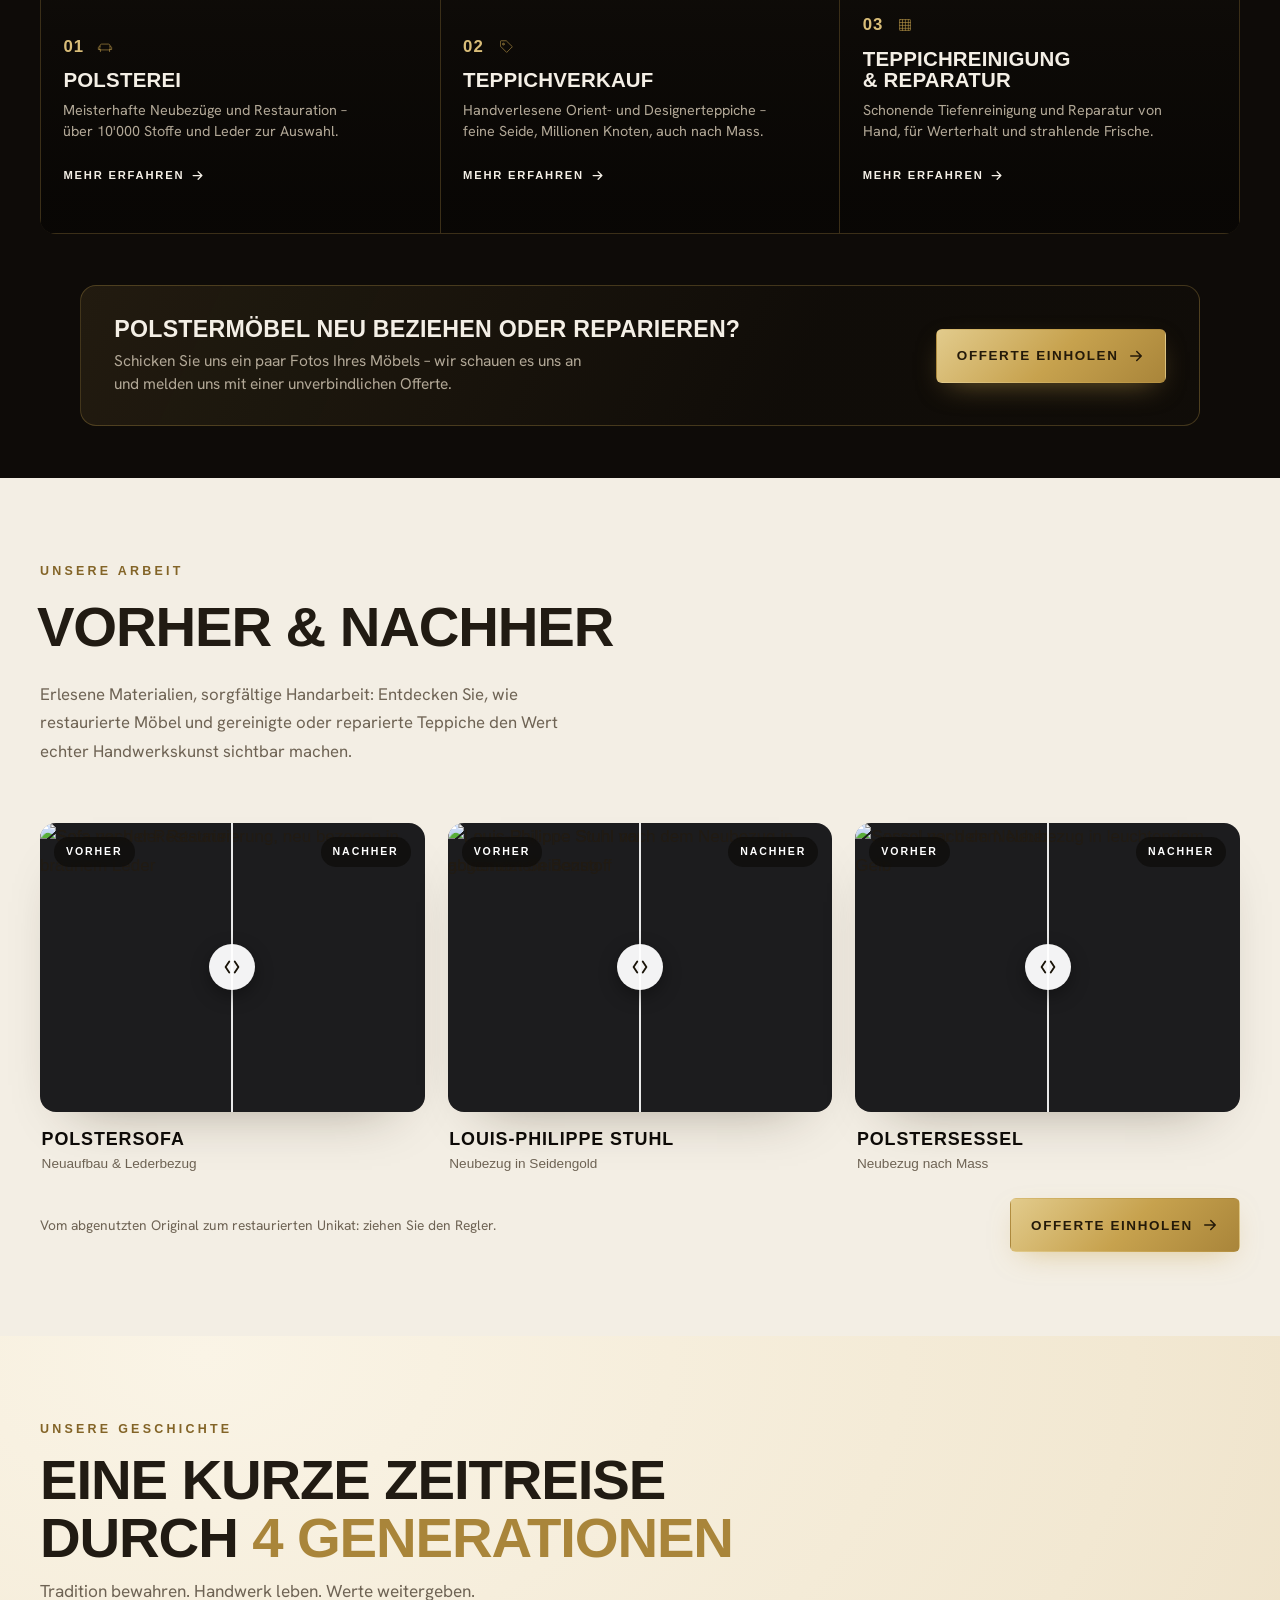
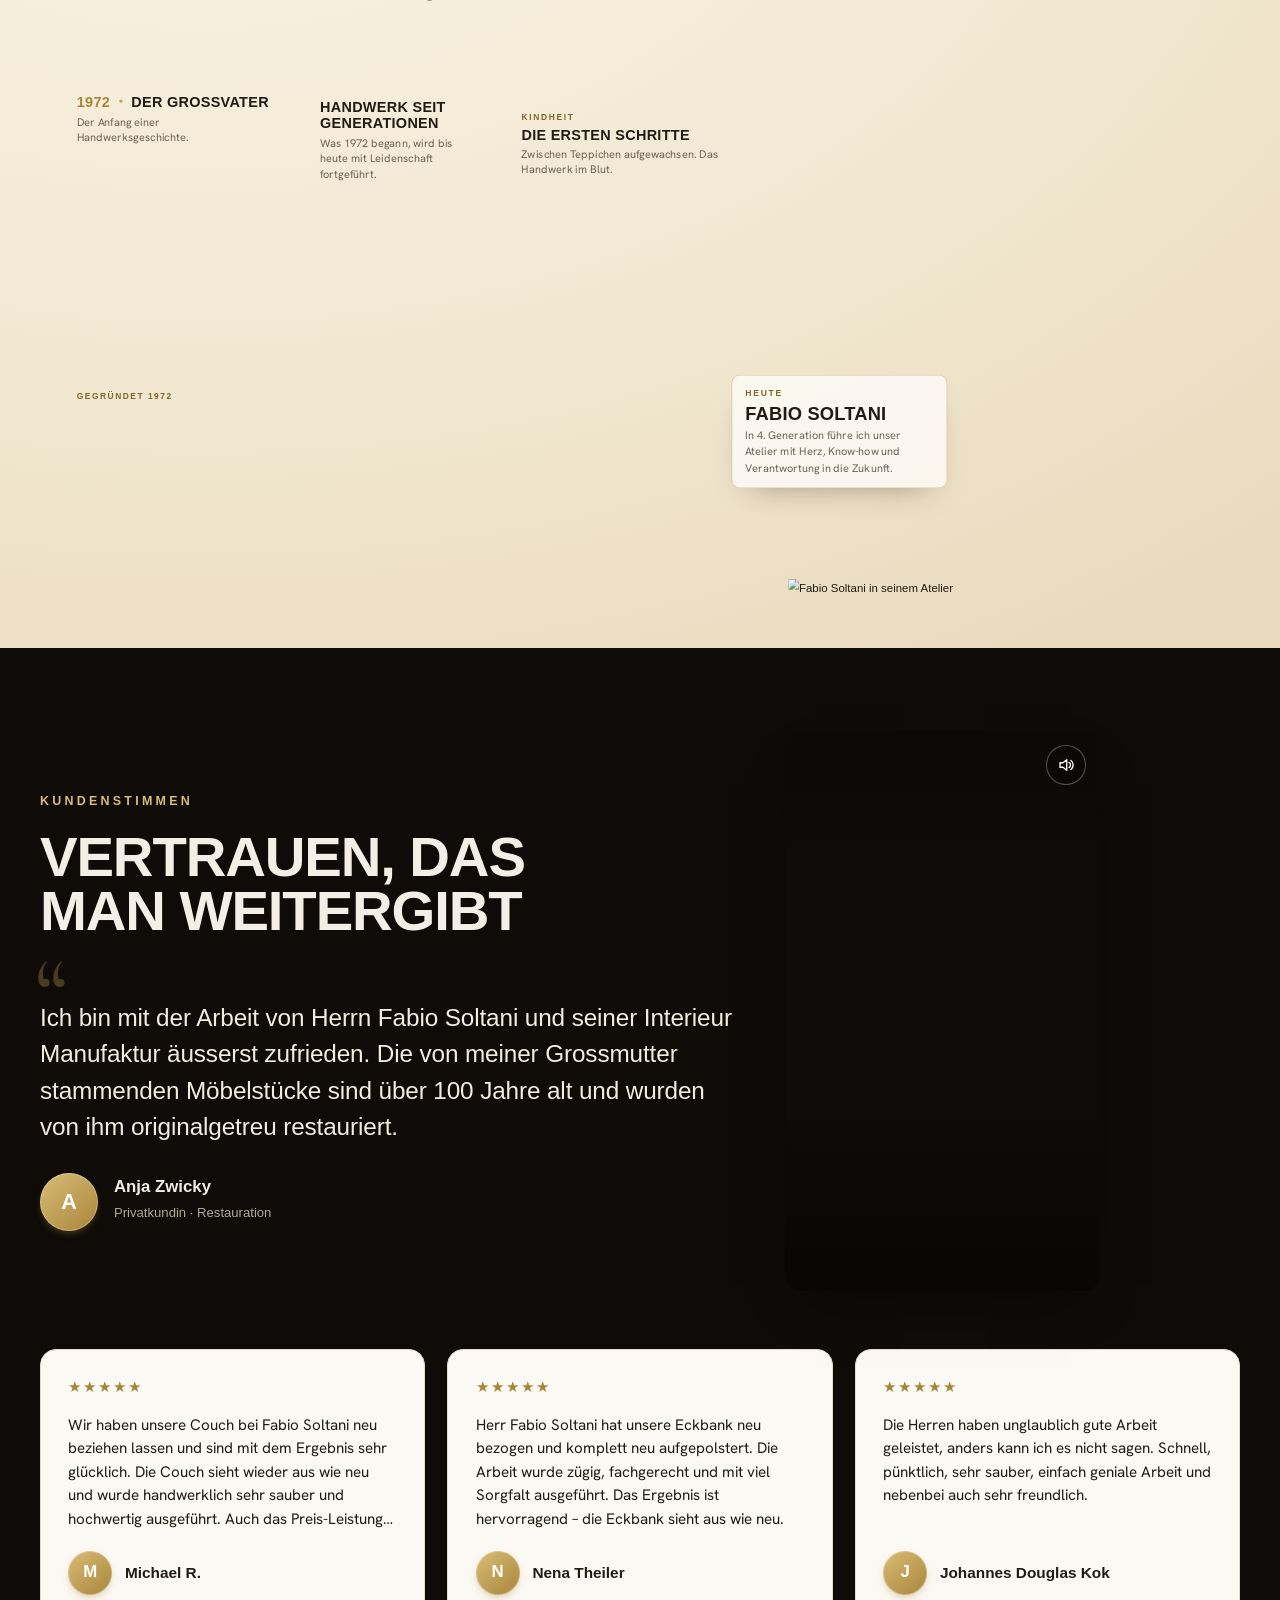
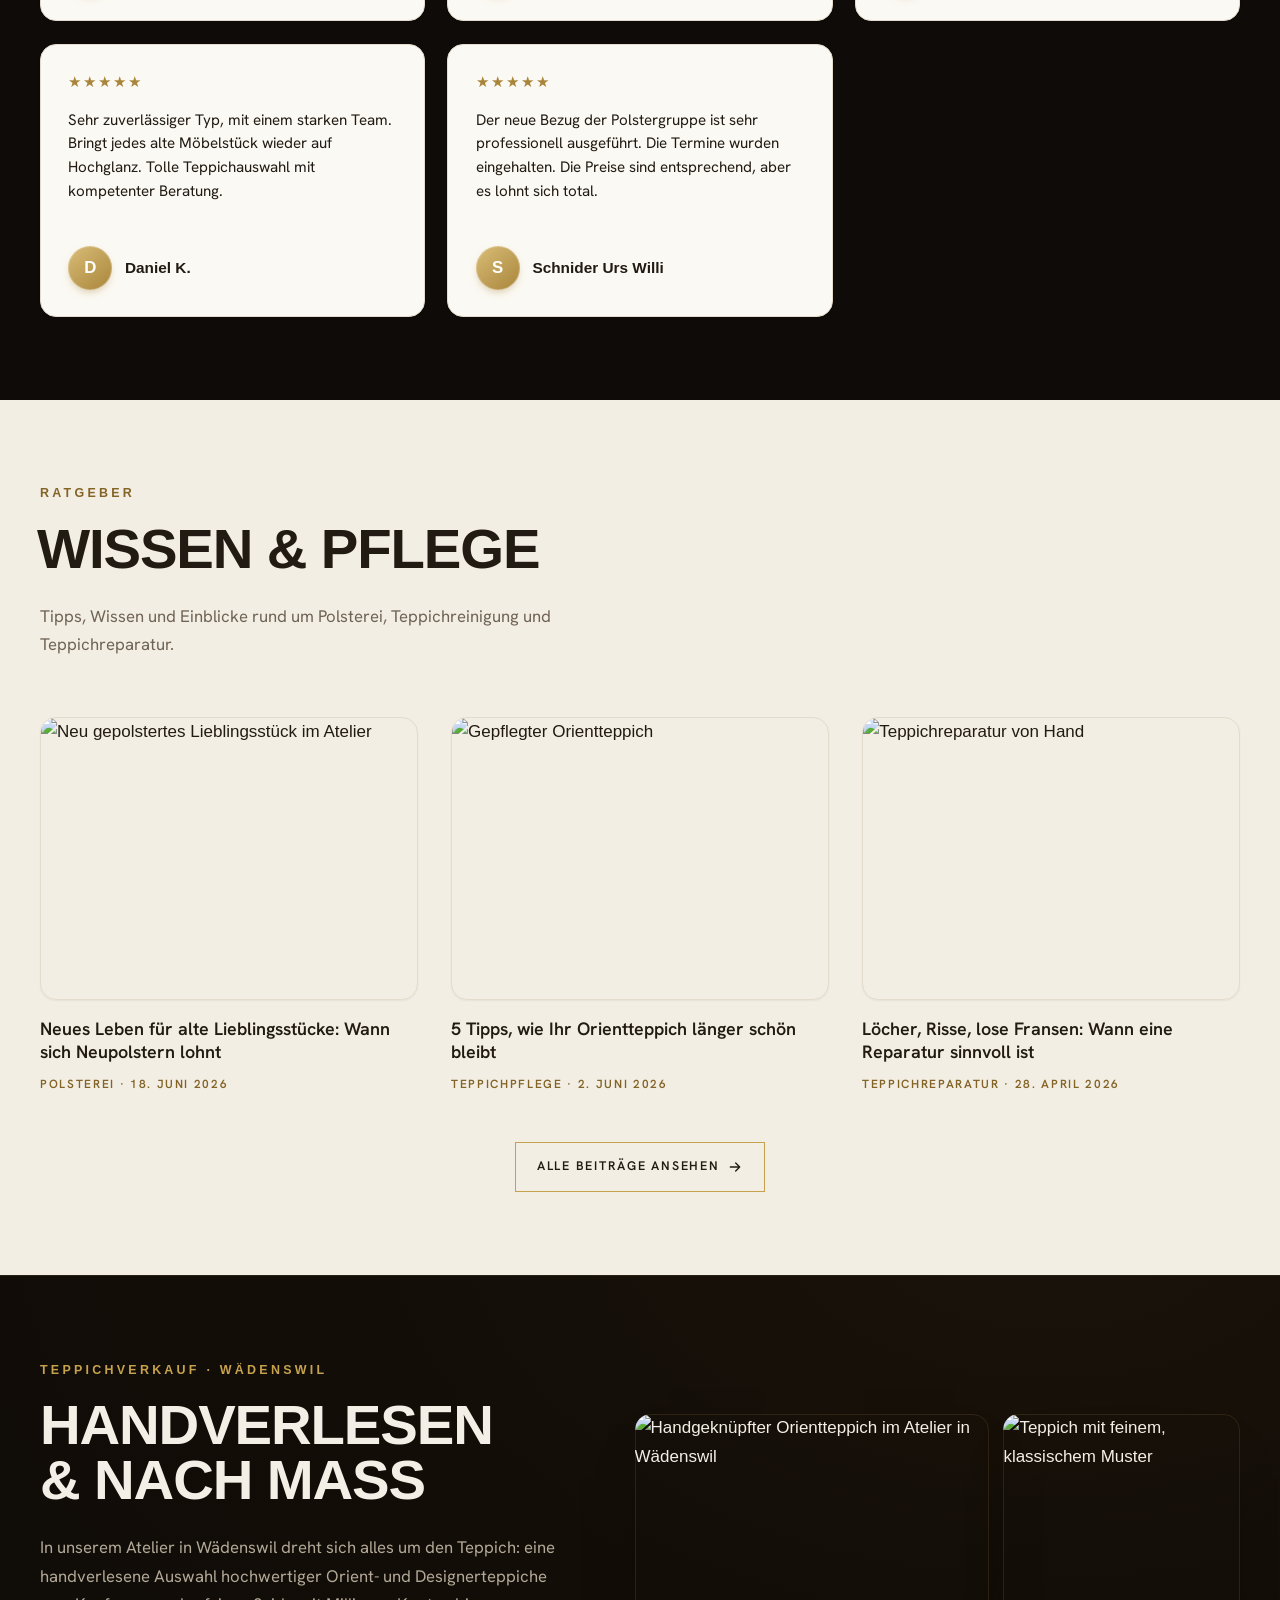
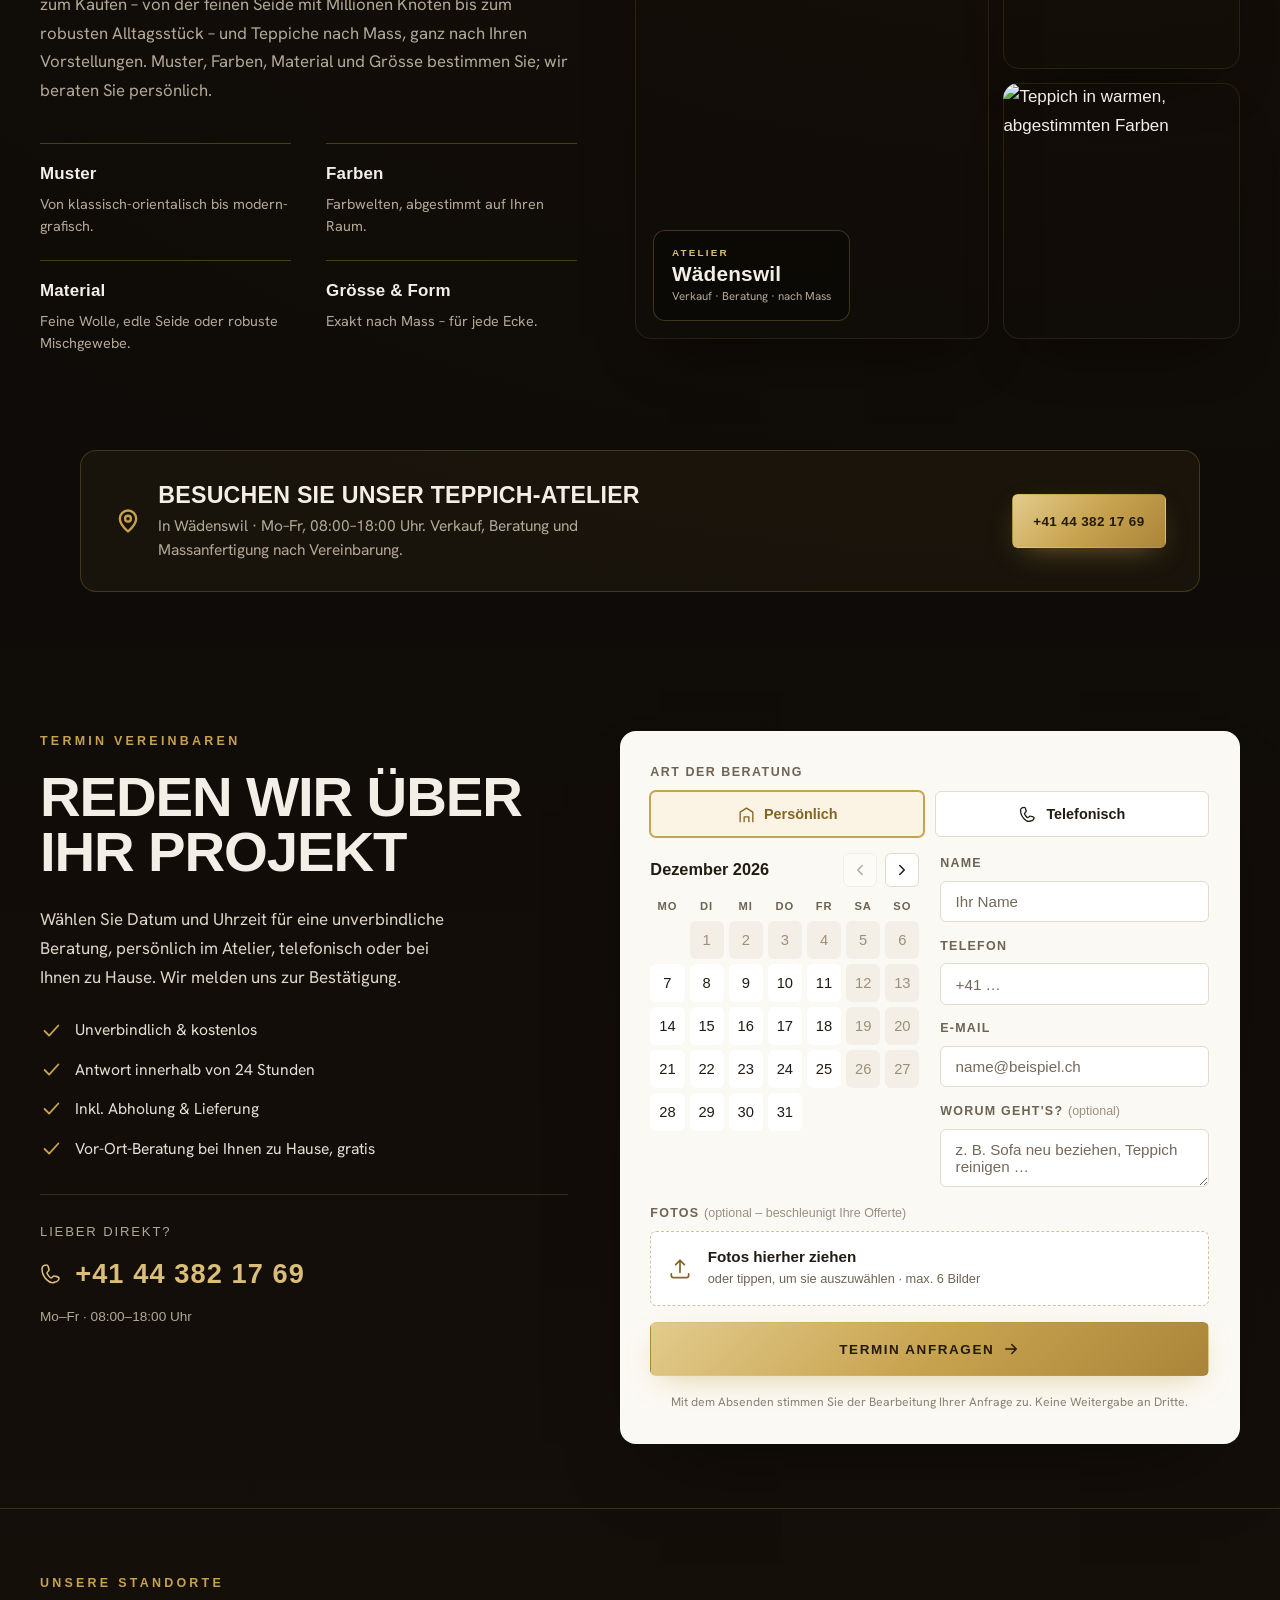
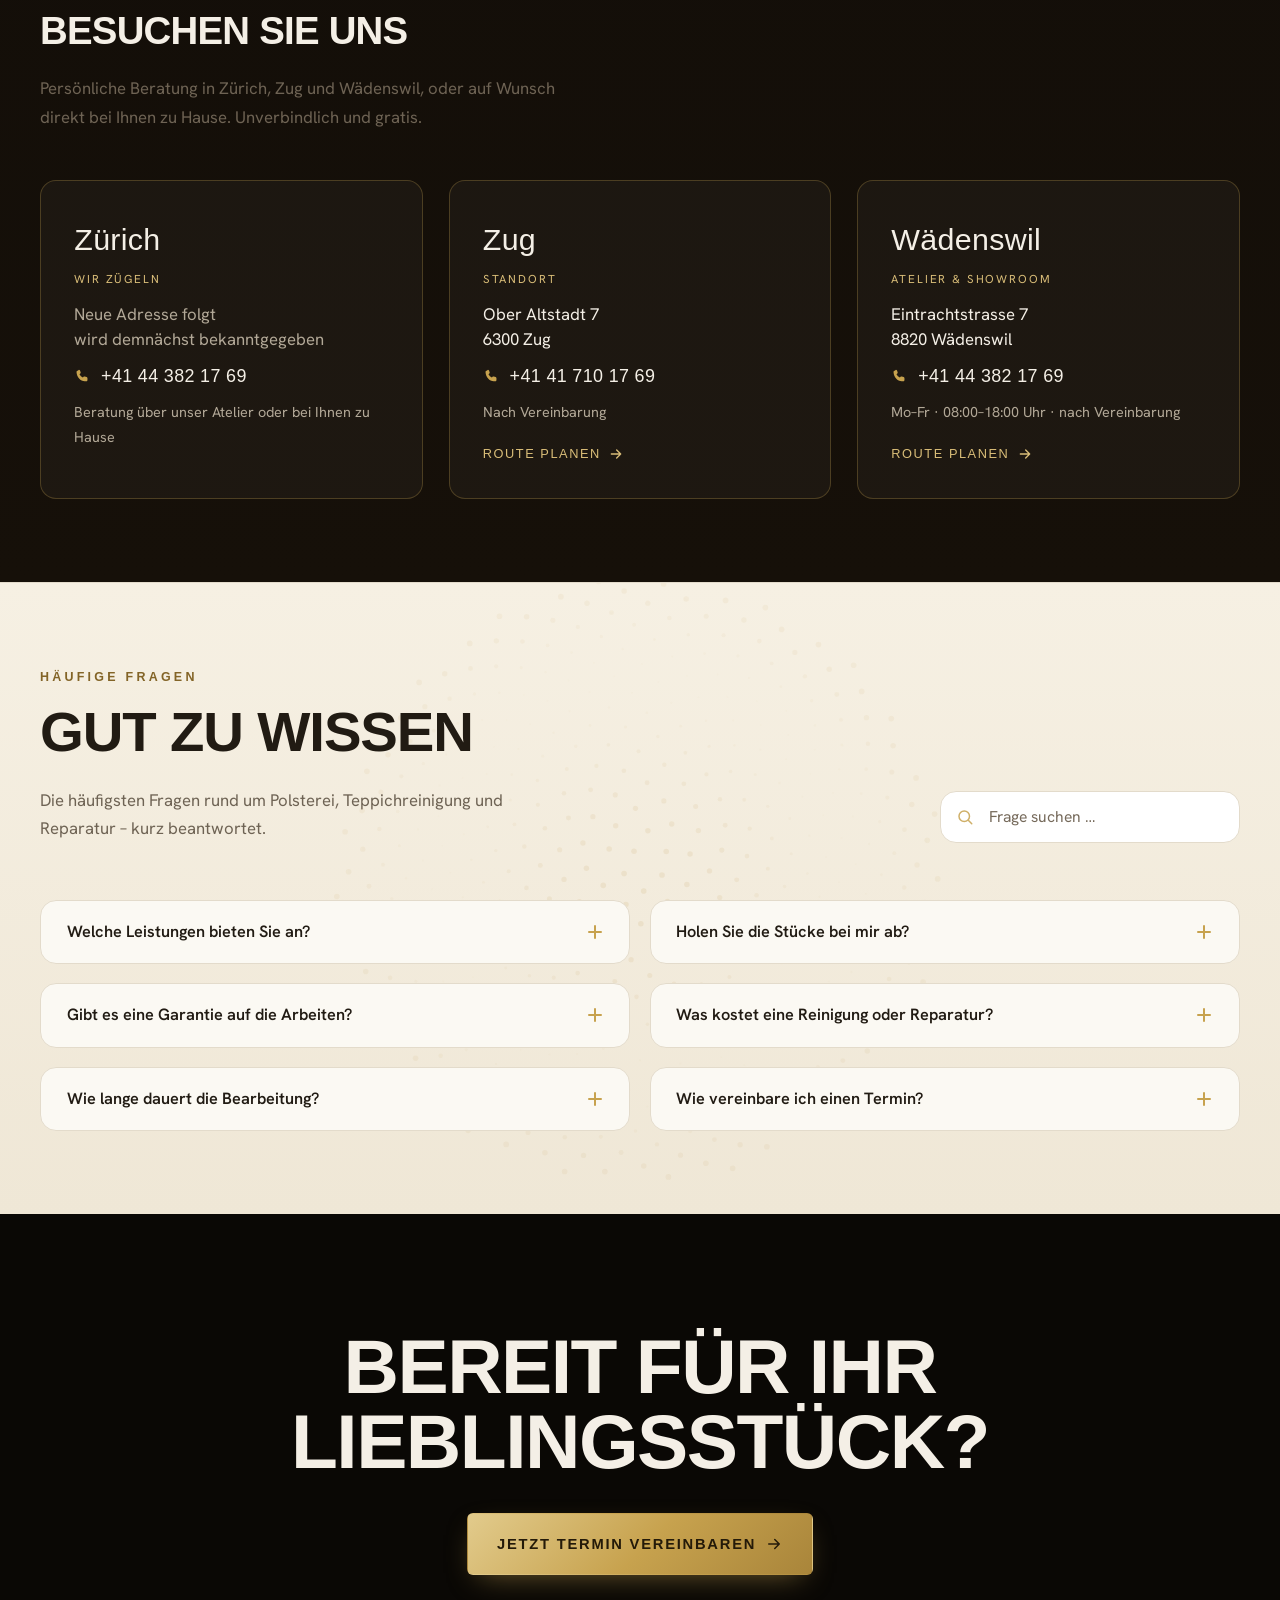
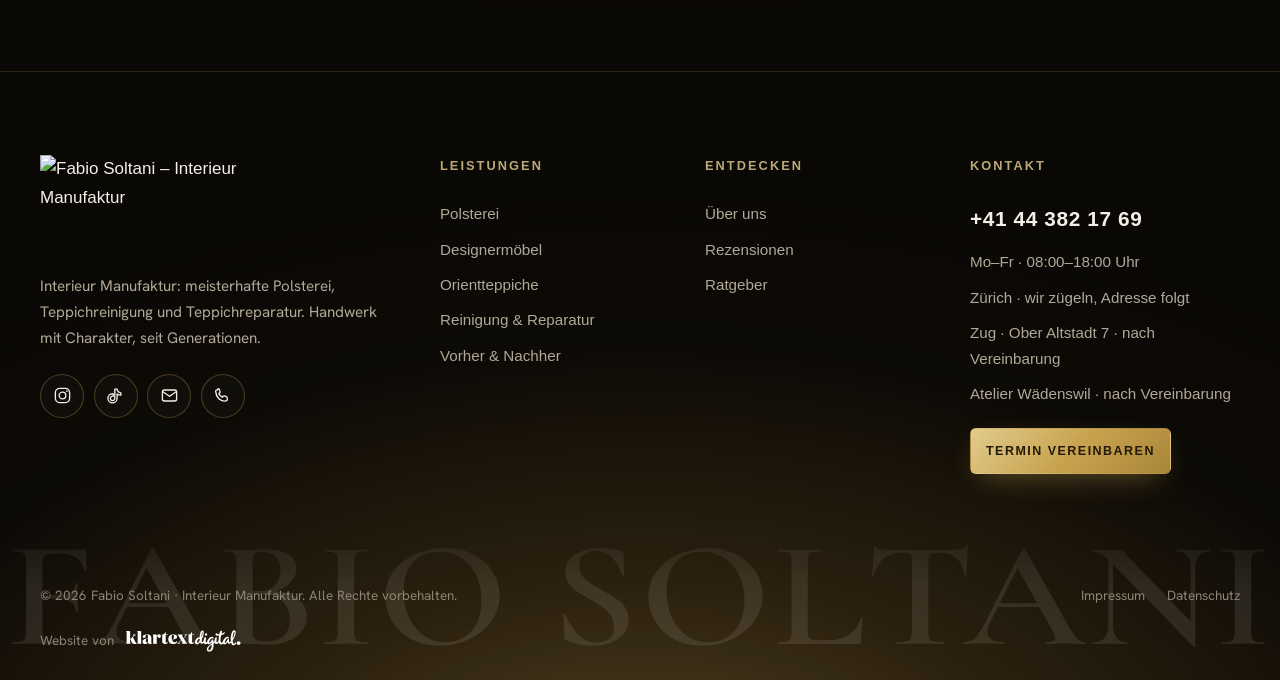
==== commit 0695450d: "Footer: Agentur-Vermerk als einfarbiges Klartext-Digital-Logo, links unten" ====
--- a/index.html
+++ b/index.html
@@ -763,8 +763,9 @@
   </div>
 
   <div class="container footer-bottom">
-    <span>© <span id="year">2026</span> Fabio Soltani · Interieur Manufaktur. Alle Rechte vorbehalten. Website von <a href="https://klartext-digital.ch" target="_blank" rel="noopener" style="color:inherit">Klartext Digital GmbH</a>.</span>
+    <span>© <span id="year">2026</span> Fabio Soltani · Interieur Manufaktur. Alle Rechte vorbehalten.</span>
     <span class="footer-legal"><a href="impressum.html">Impressum</a><a href="datenschutz.html">Datenschutz</a></span>
+    <div class="kd-credit" style="display:flex;justify-content:flex-start;flex-basis:100%;padding-top:6px"><a href="https://klartext-digital.ch" target="_blank" rel="noopener" aria-label="Website von Klartext Digital GmbH" style="display:inline-flex;align-items:center;gap:12px;text-decoration:none;color:var(--on-dark-dim);font-family:var(--font-t);font-size:.84rem;line-height:1"><span>Website von</span><img src="assets/kd/kd-logo-weiss.svg" alt="Klartext Digital" width="115" height="22" loading="lazy" style="height:22px;width:auto;display:block"></a></div>
   </div>
 </footer>
 
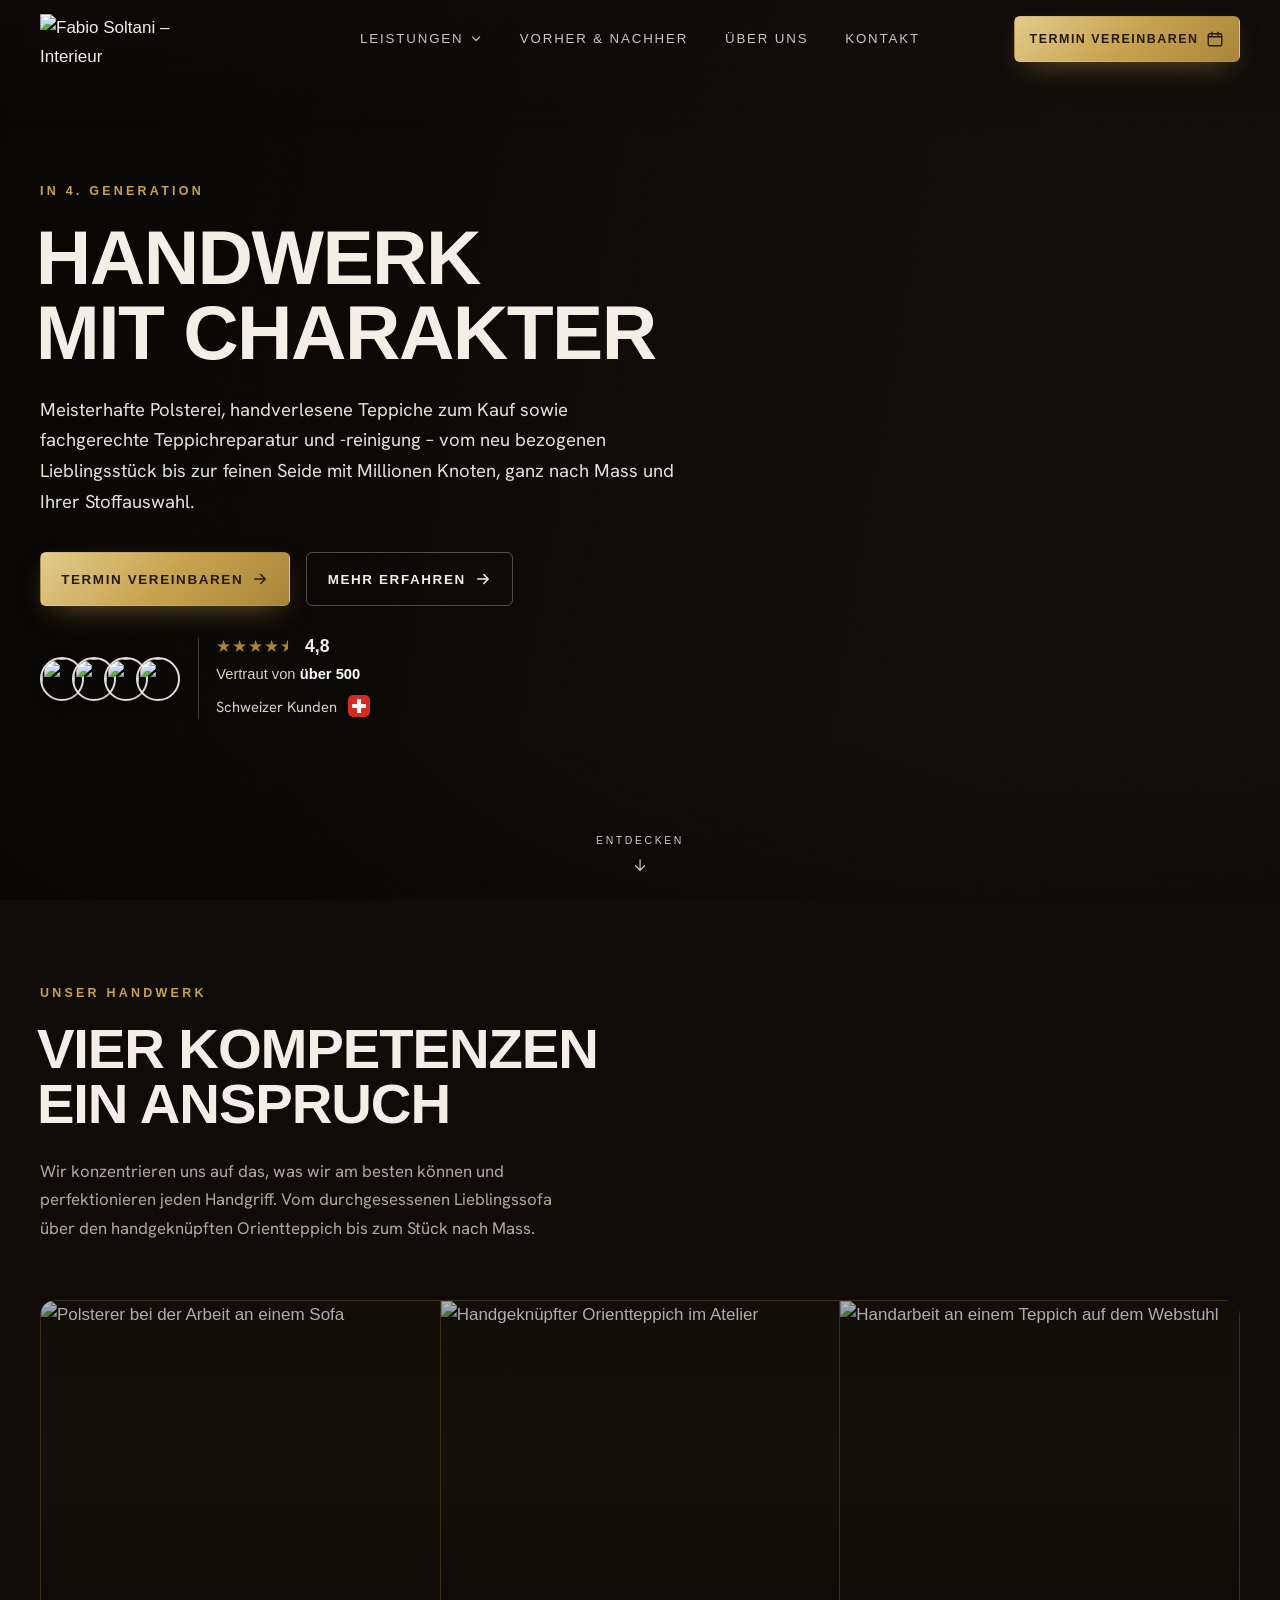
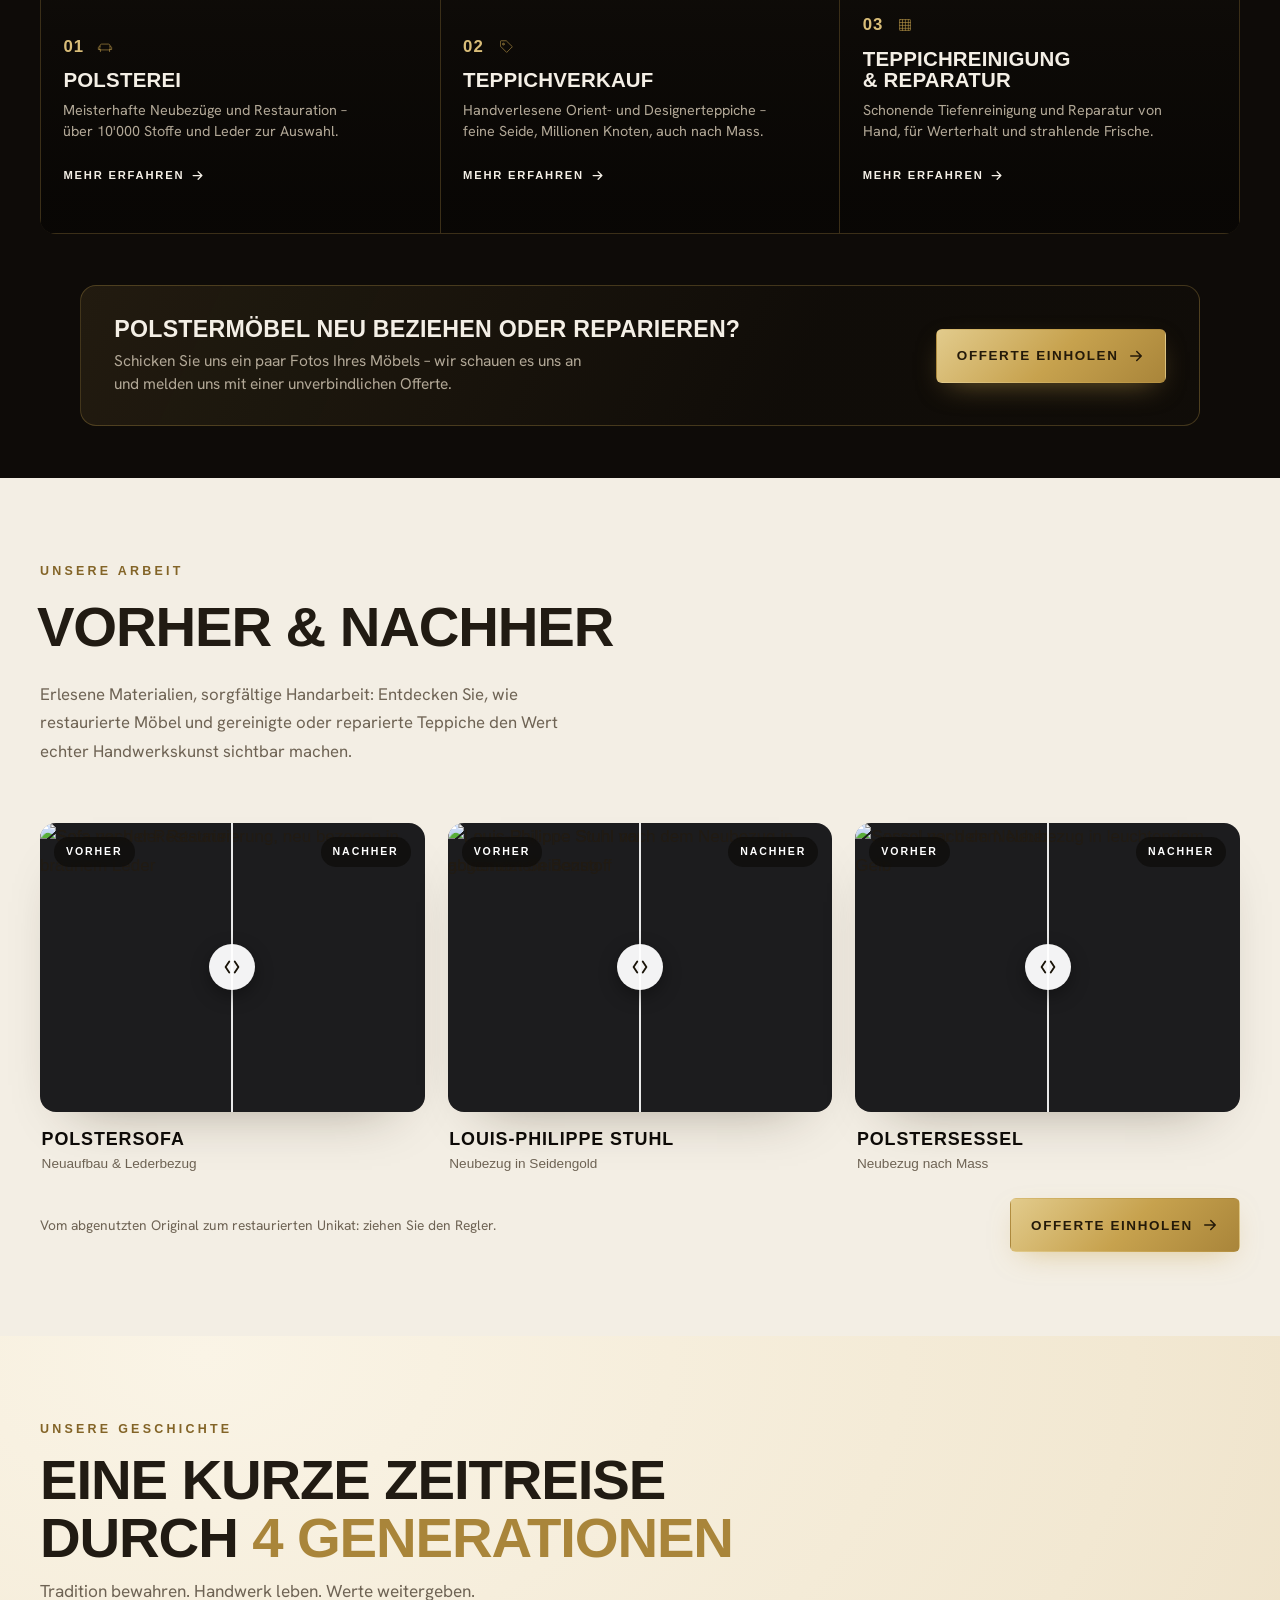
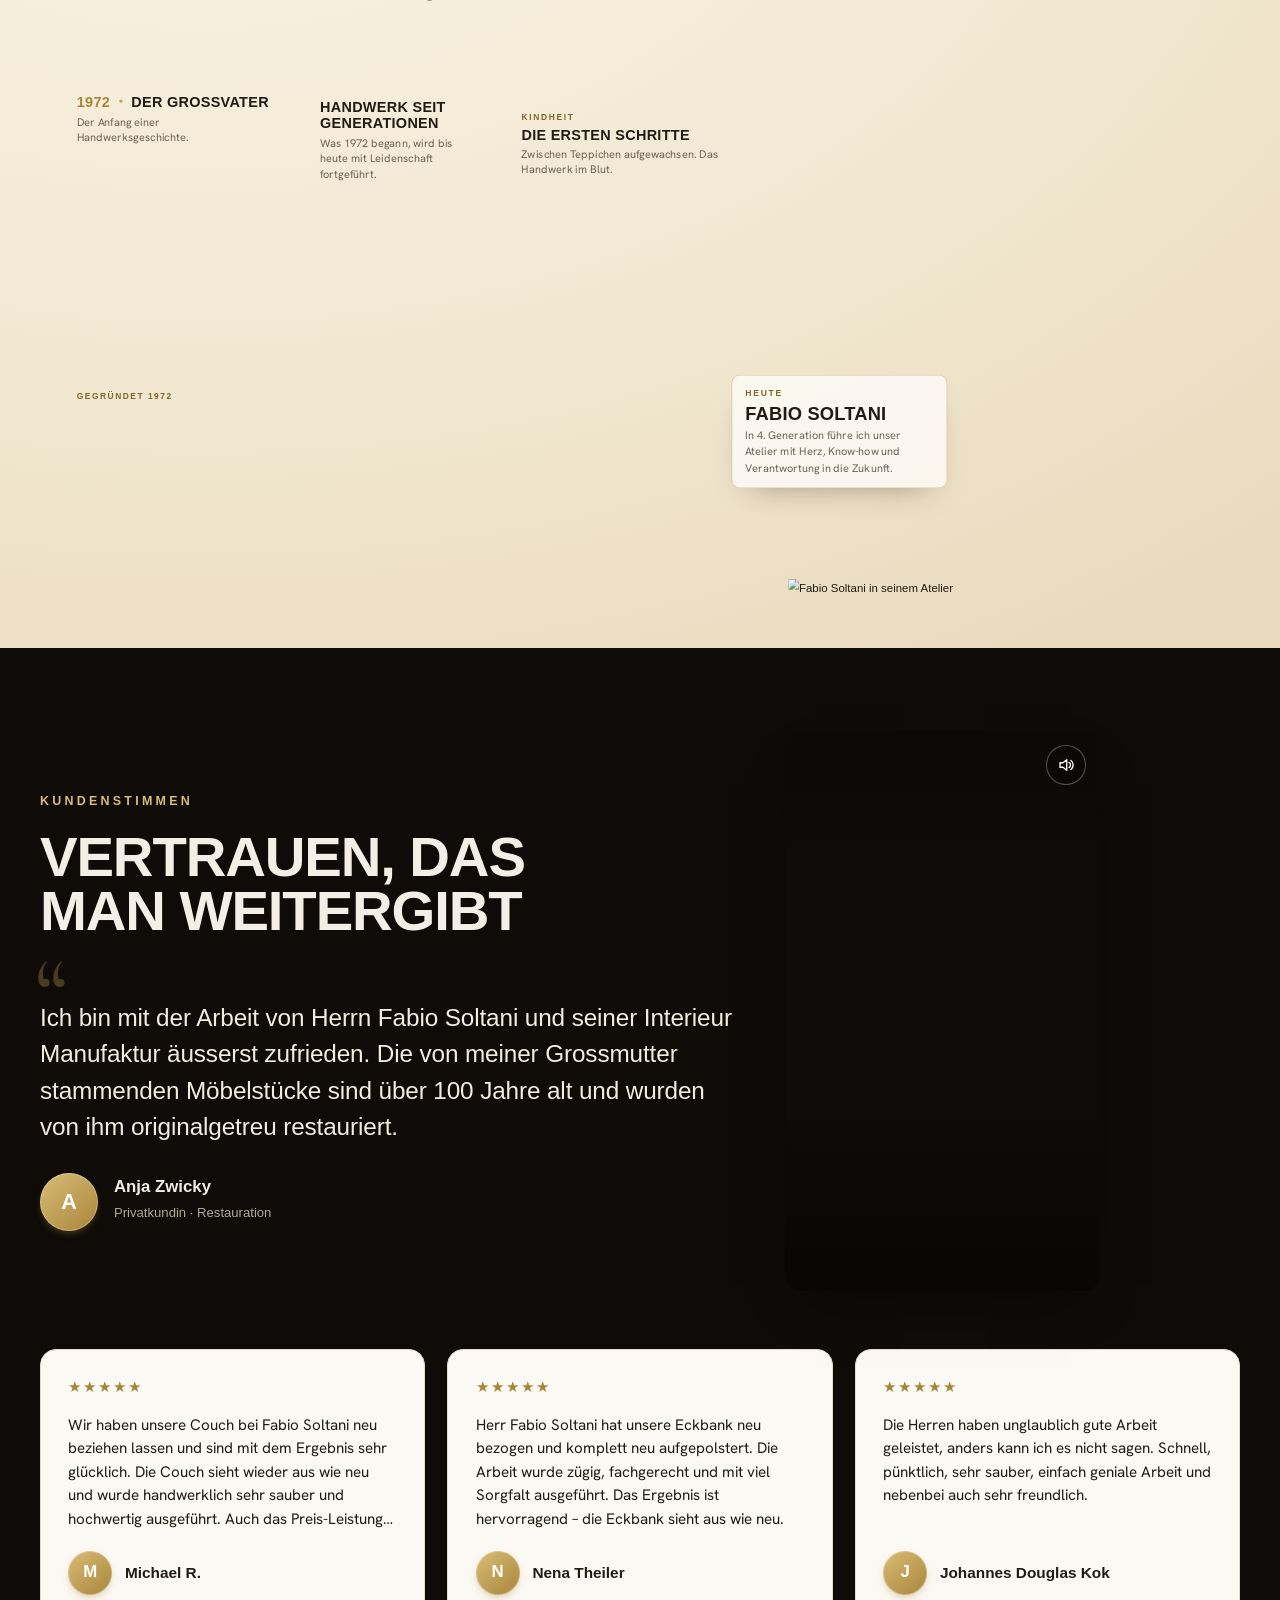
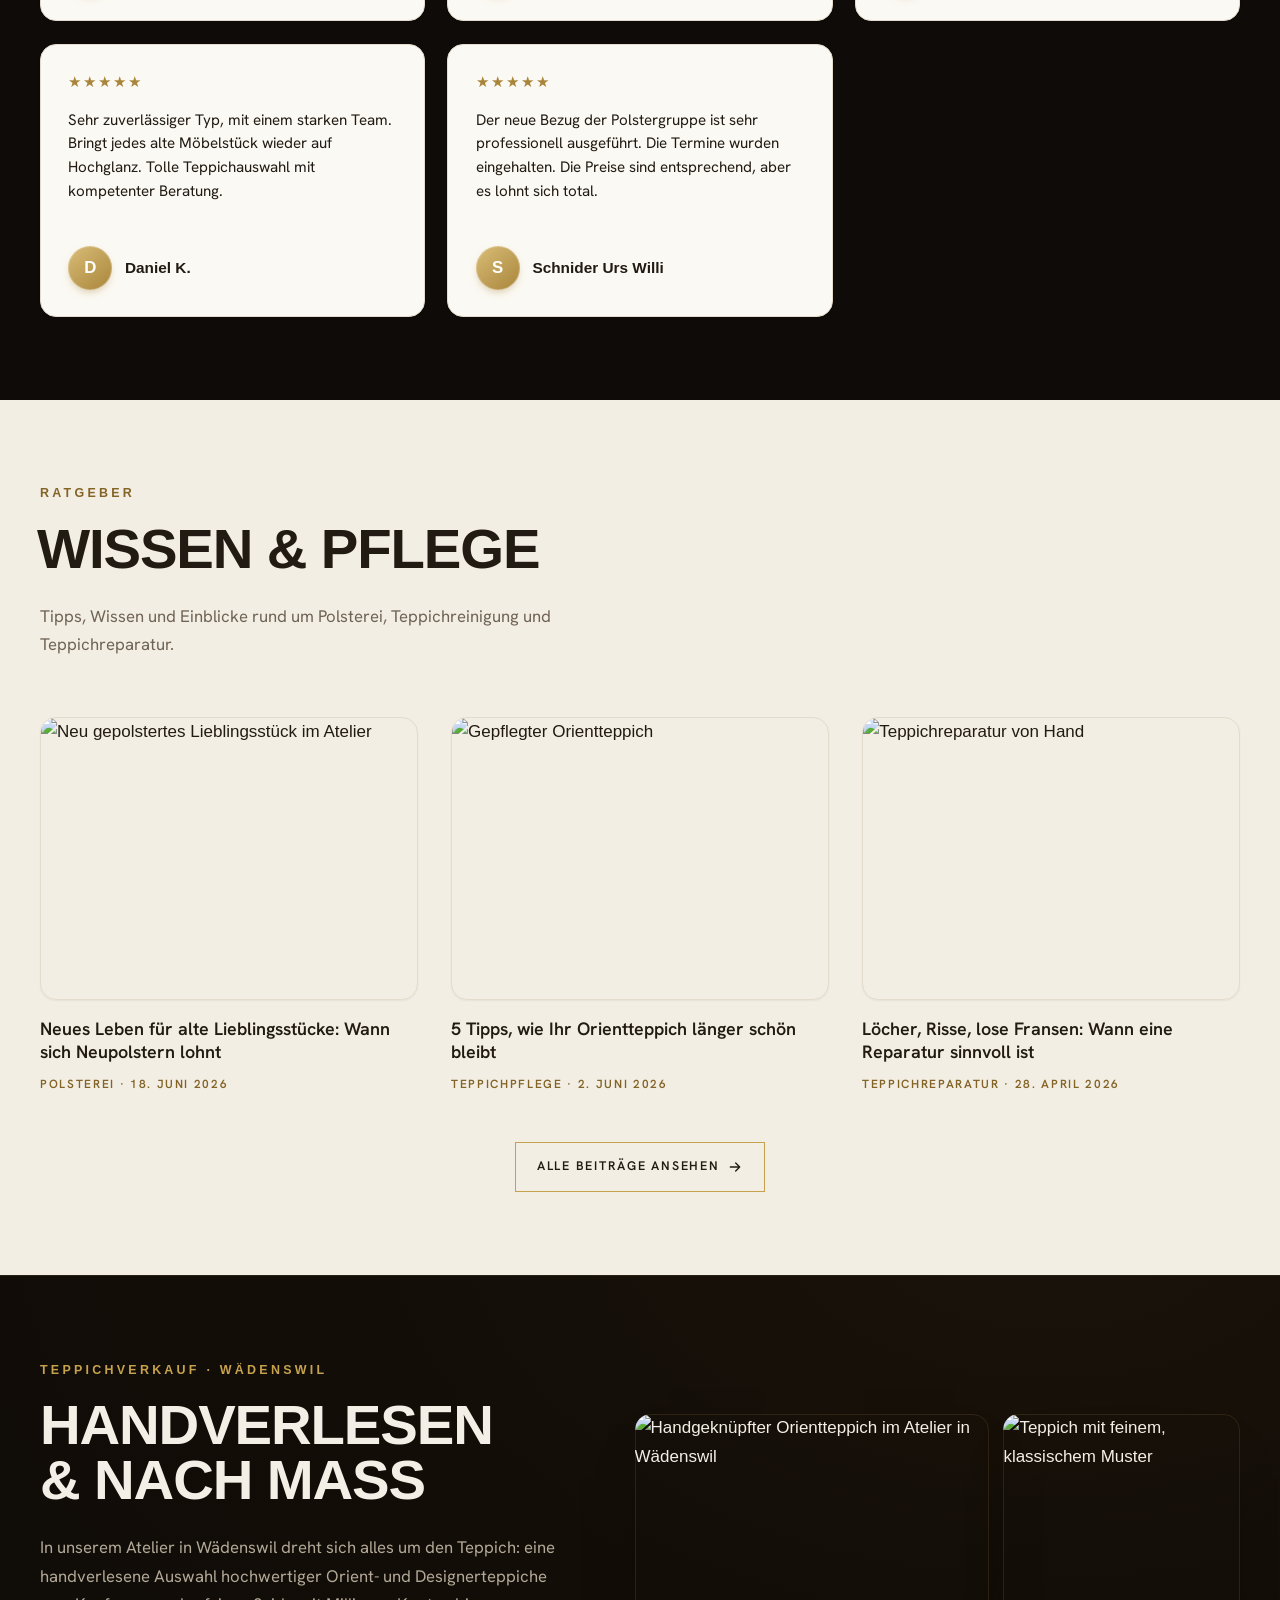
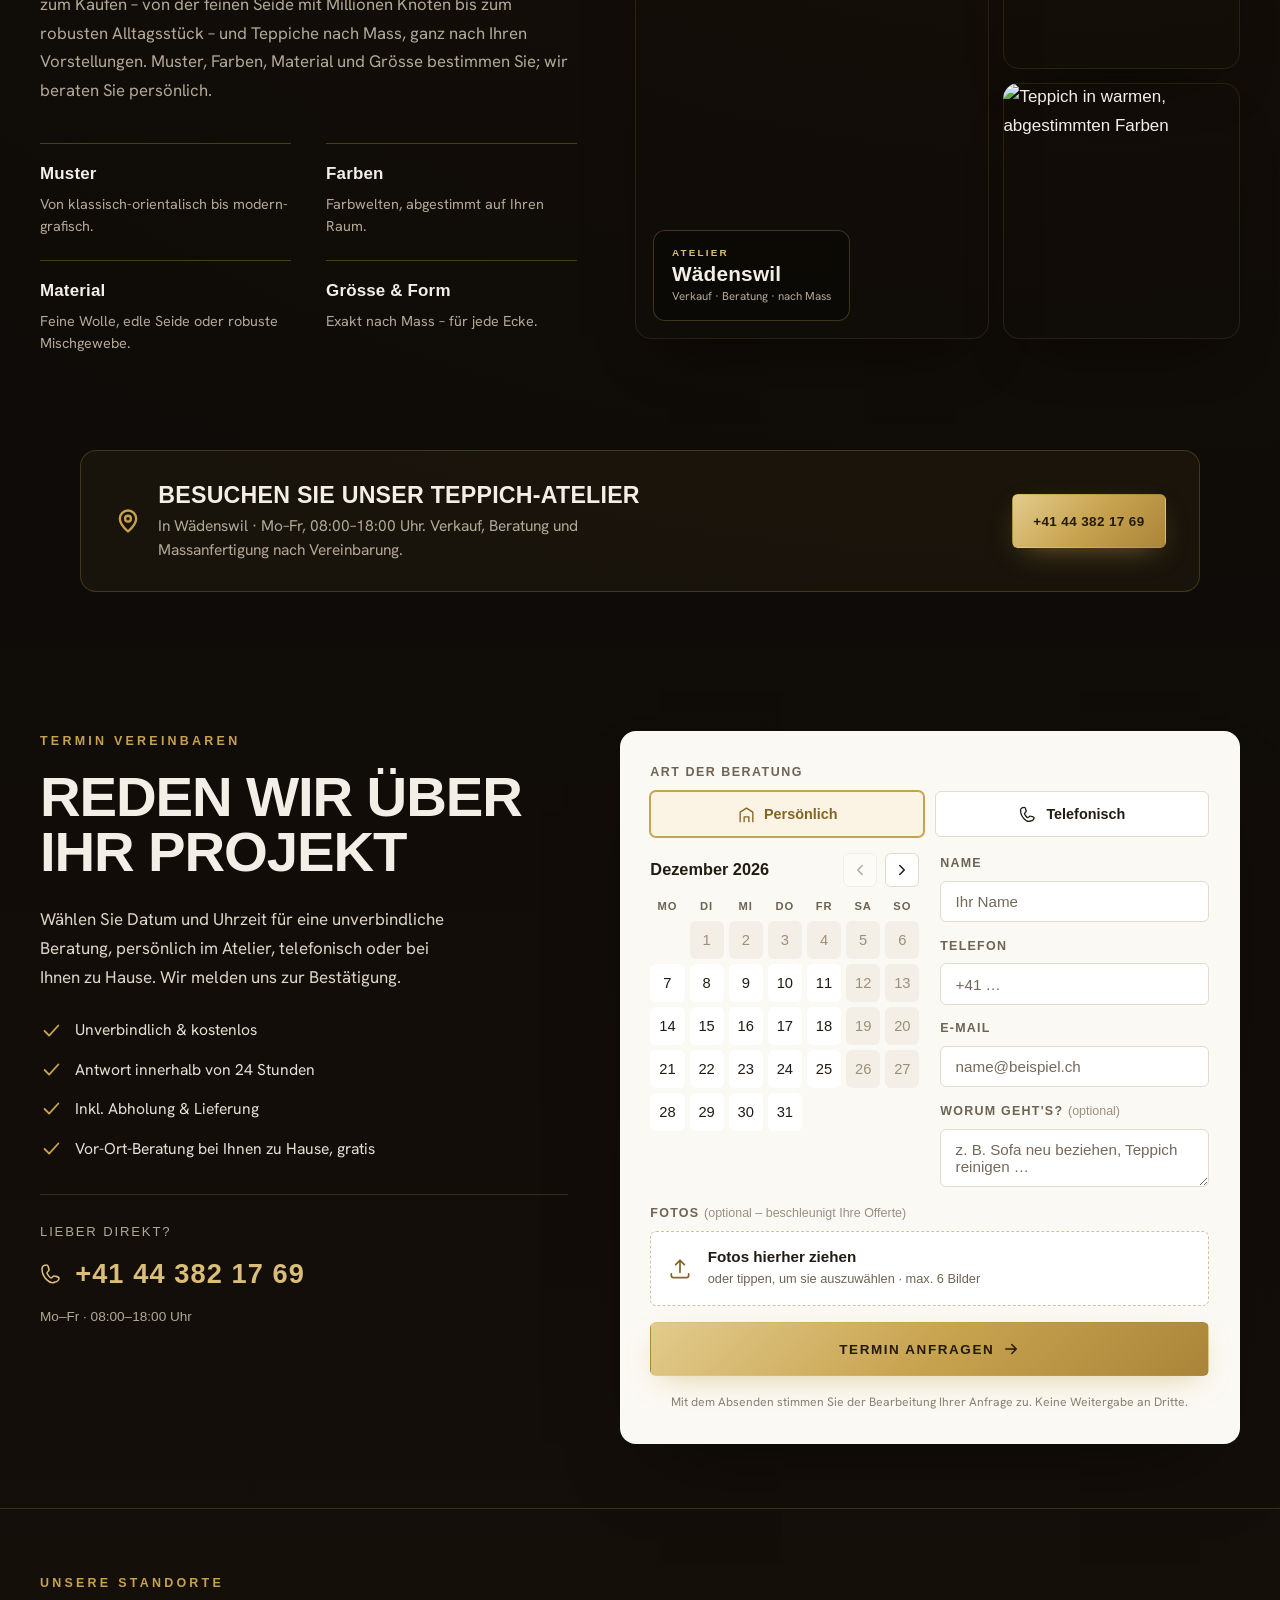
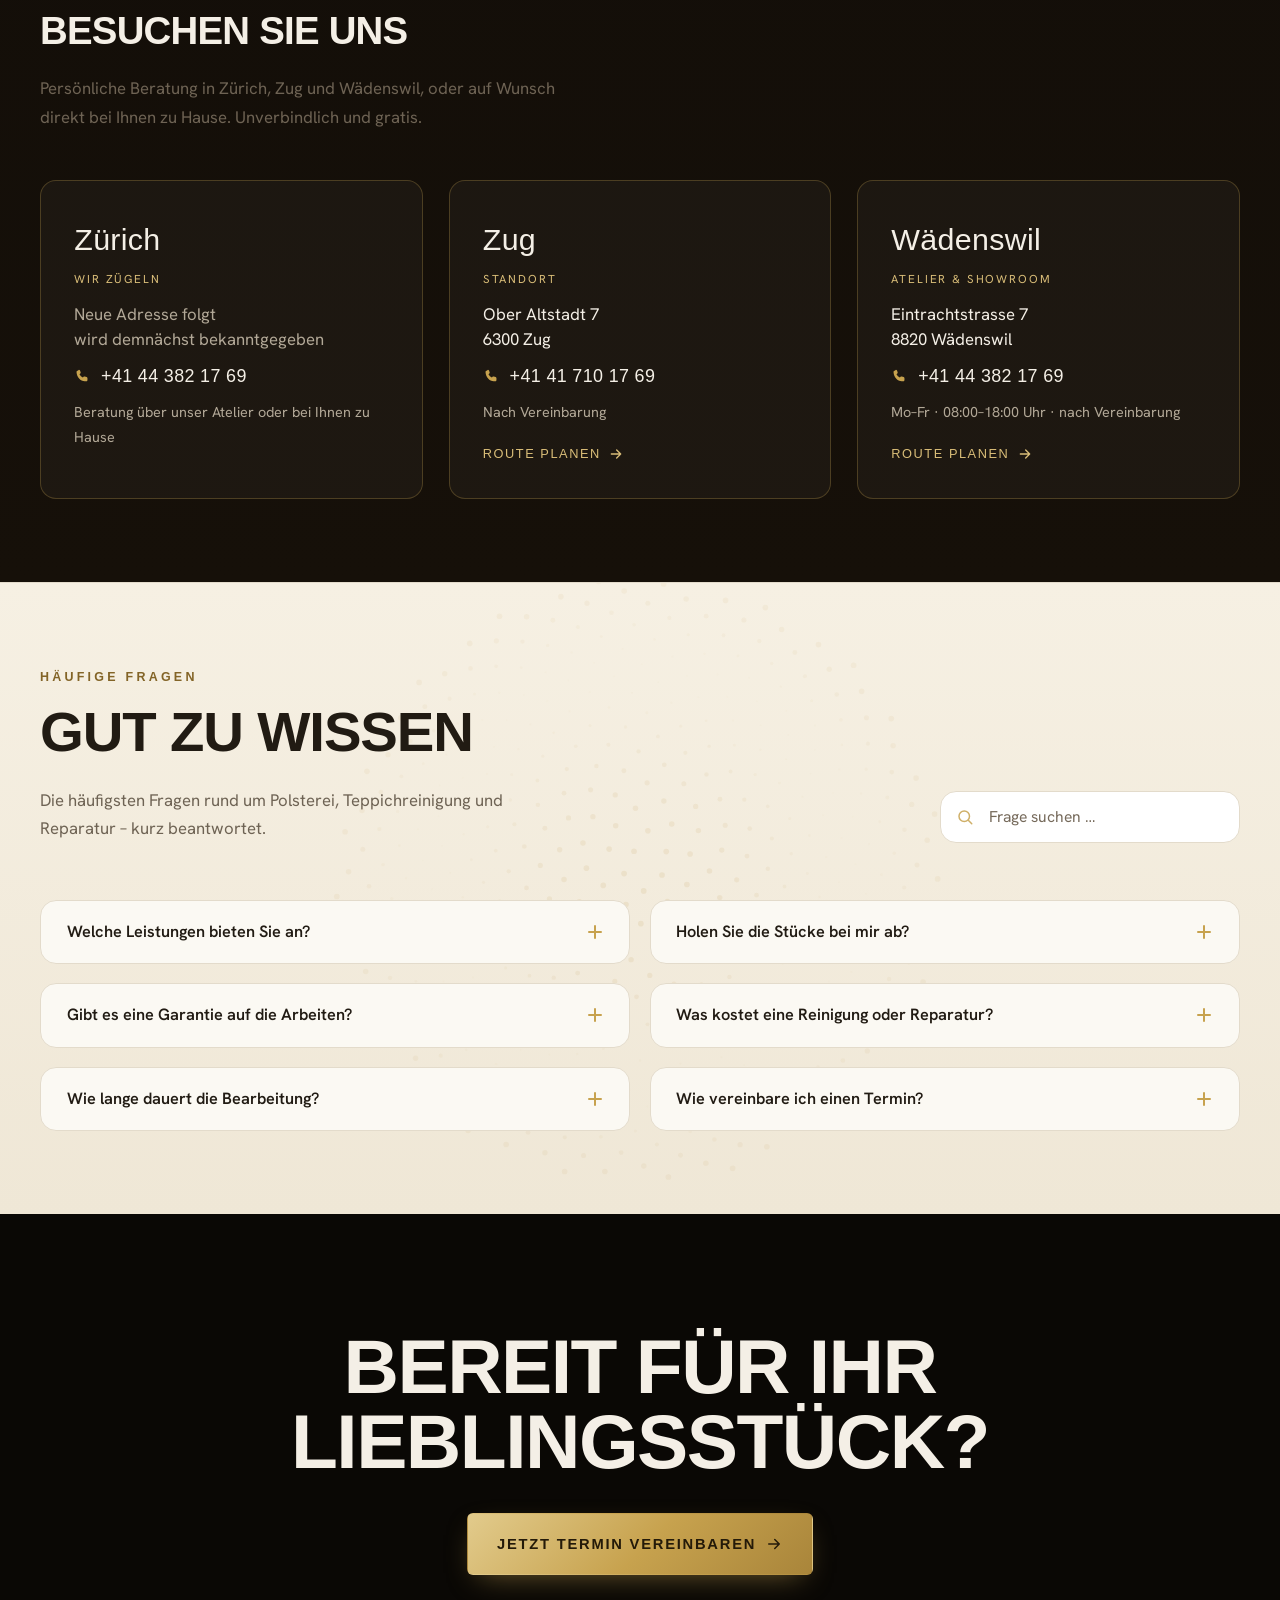
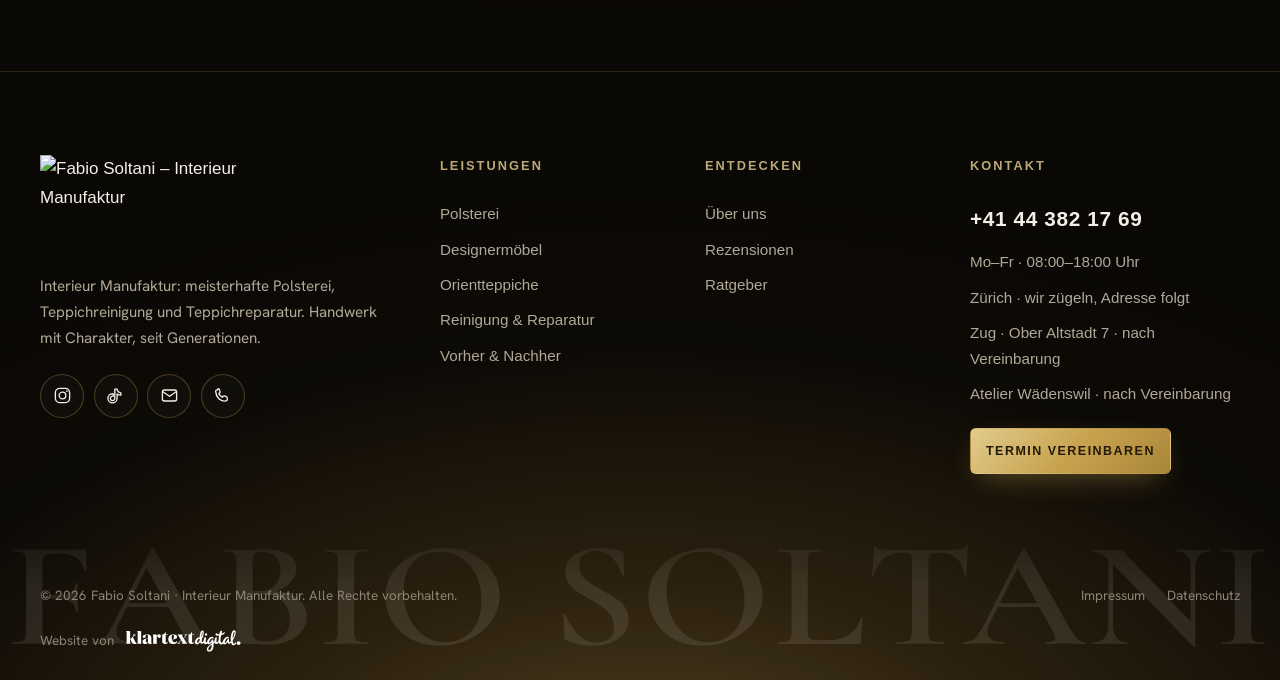
==== commit 210b2ddf: "Handy: Nach-oben-Knopf ueberdeckt den Footer-Vermerk nicht mehr" ====
--- a/index.html
+++ b/index.html
@@ -30,7 +30,7 @@
 <link rel="preload" as="font" type="font/woff" href="assets/fonts/GoshaSans-Bold.woff" crossorigin>
 <link rel="preconnect" href="https://fonts.googleapis.com">
 <link rel="preconnect" href="https://fonts.gstatic.com" crossorigin>
-<link rel="stylesheet" href="styles.css?v=187">
+<link rel="stylesheet" href="styles.css?v=188">
 <link rel="preconnect" href="https://api.fontshare.com" crossorigin>
 <link href="https://fonts.googleapis.com/css2?family=Allura&family=Cormorant+Garamond:ital,wght@0,500;0,600;0,700;1,500&family=Hanken+Grotesk:wght@400;500;600;700&display=swap" rel="stylesheet">
 
--- a/styles.css
+++ b/styles.css
@@ -188,7 +188,7 @@
   body.menu-open .mobile-bar{transform:translateY(115%)}
   .mobile-bar .btn{--bh:50px;width:100%;font-size:.76rem;padding:0 .8em}
   /* Platz schaffen, damit die feste Leiste die Rechtslinks nicht verdeckt */
-  .footer .footer-bottom{padding-bottom:calc(28px + 76px + env(safe-area-inset-bottom))}
+  .footer .footer-bottom{padding-bottom:calc(28px + 76px + 52px + env(safe-area-inset-bottom))}
 }
 @supports not ((backdrop-filter:blur(1px)) or (-webkit-backdrop-filter:blur(1px))){
   .mobile-bar{background:rgba(14,11,8,.97)}
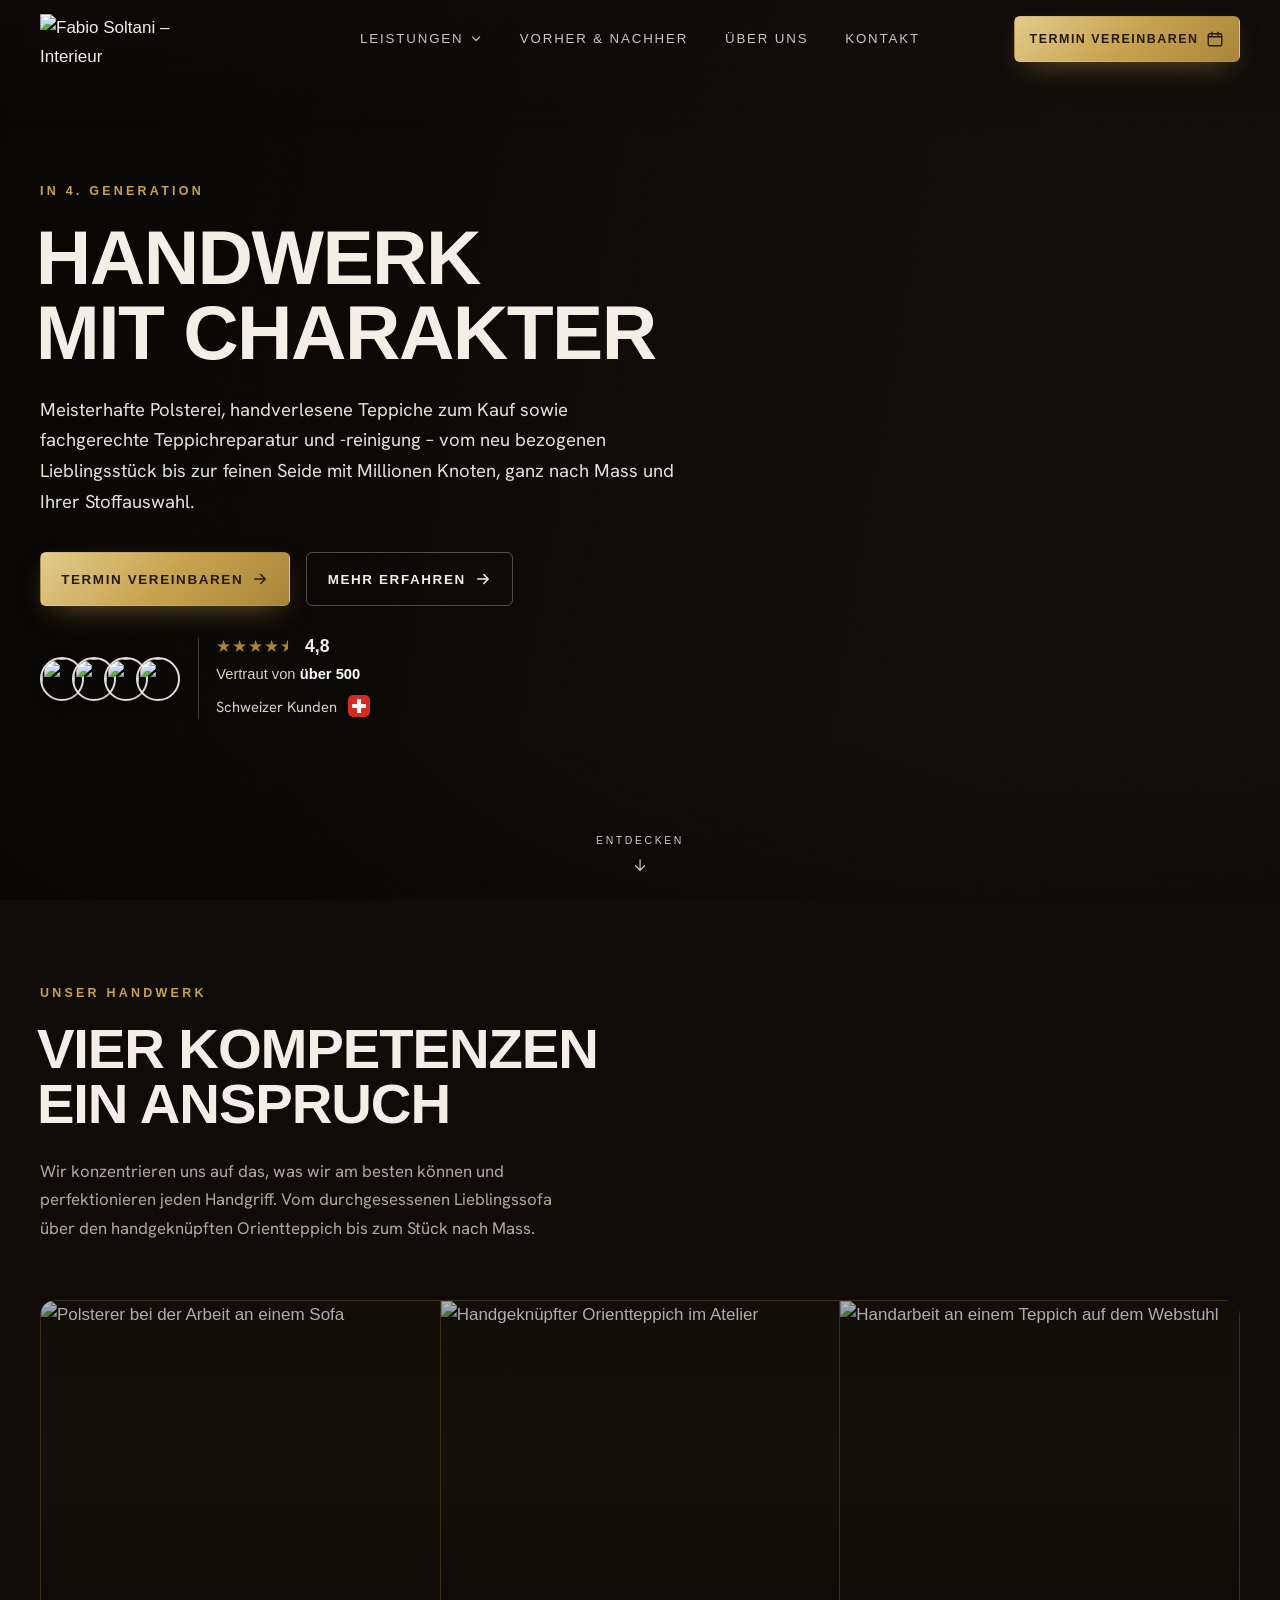
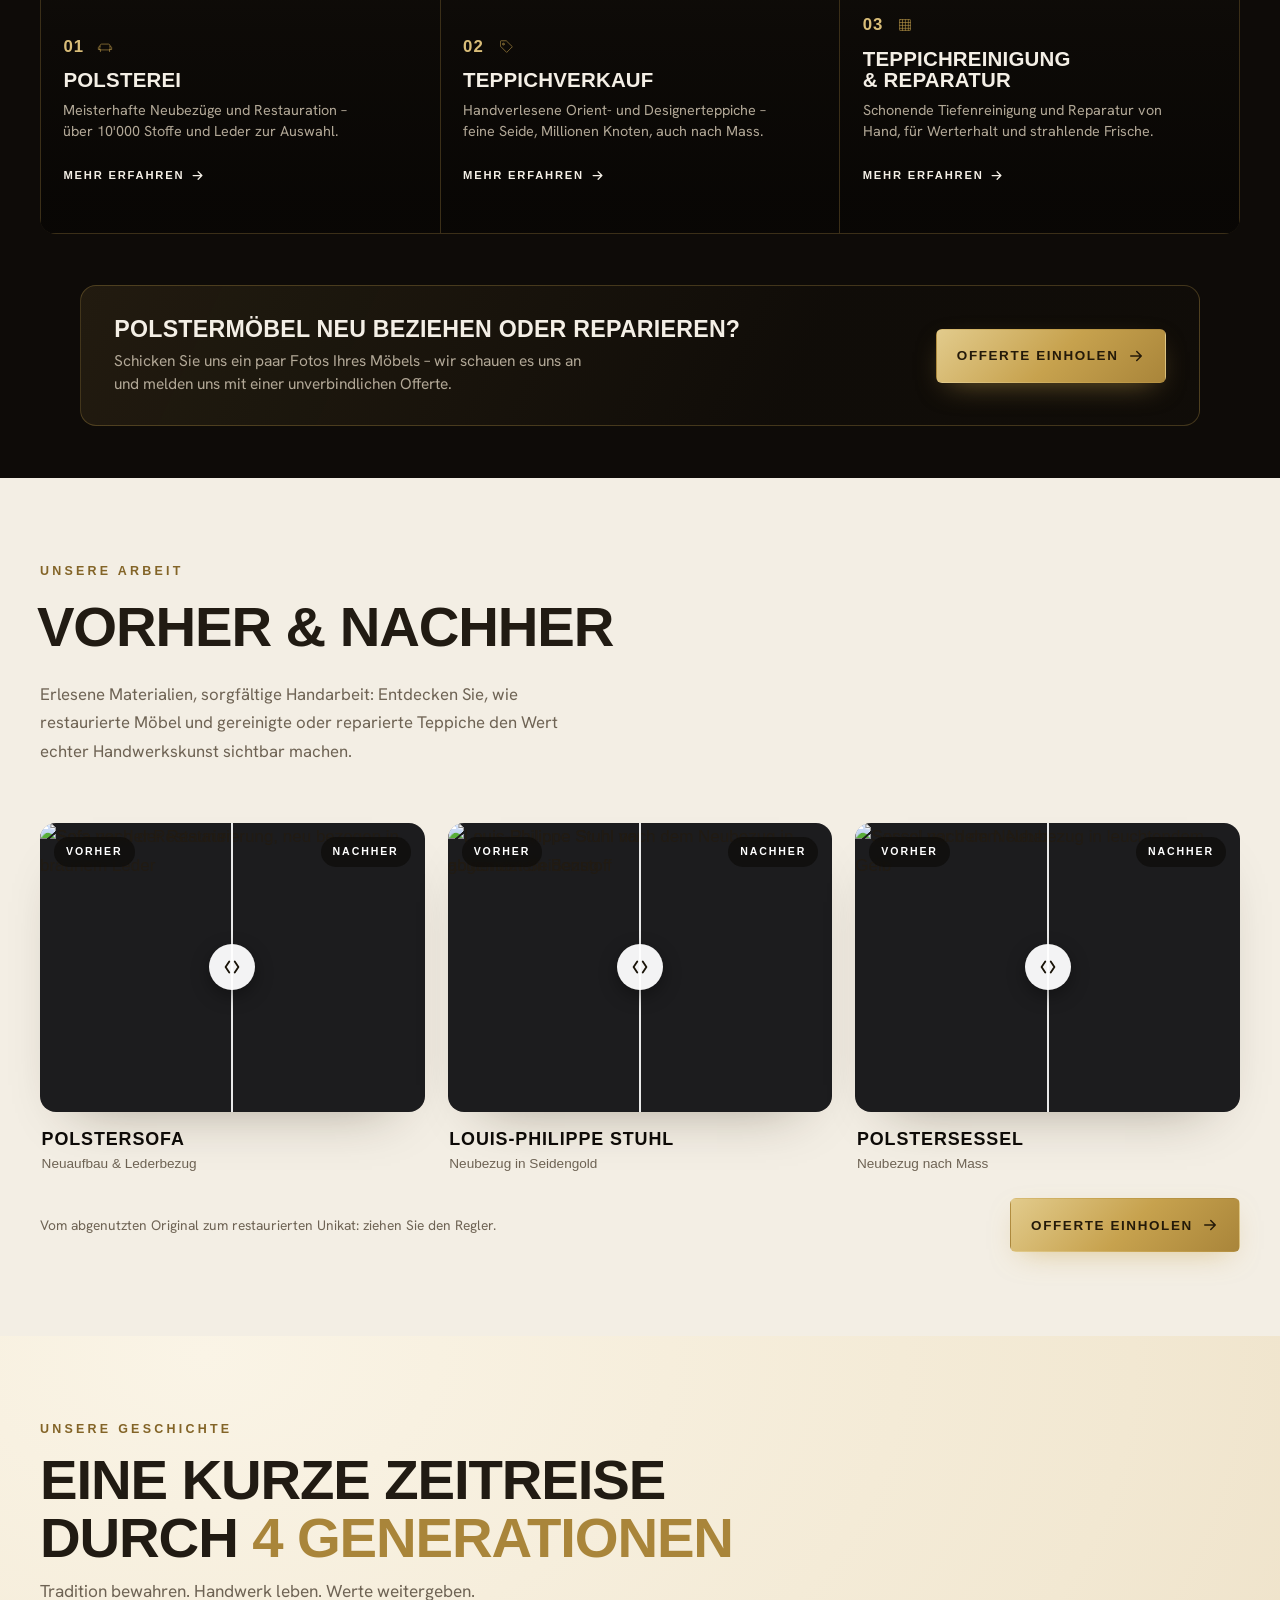
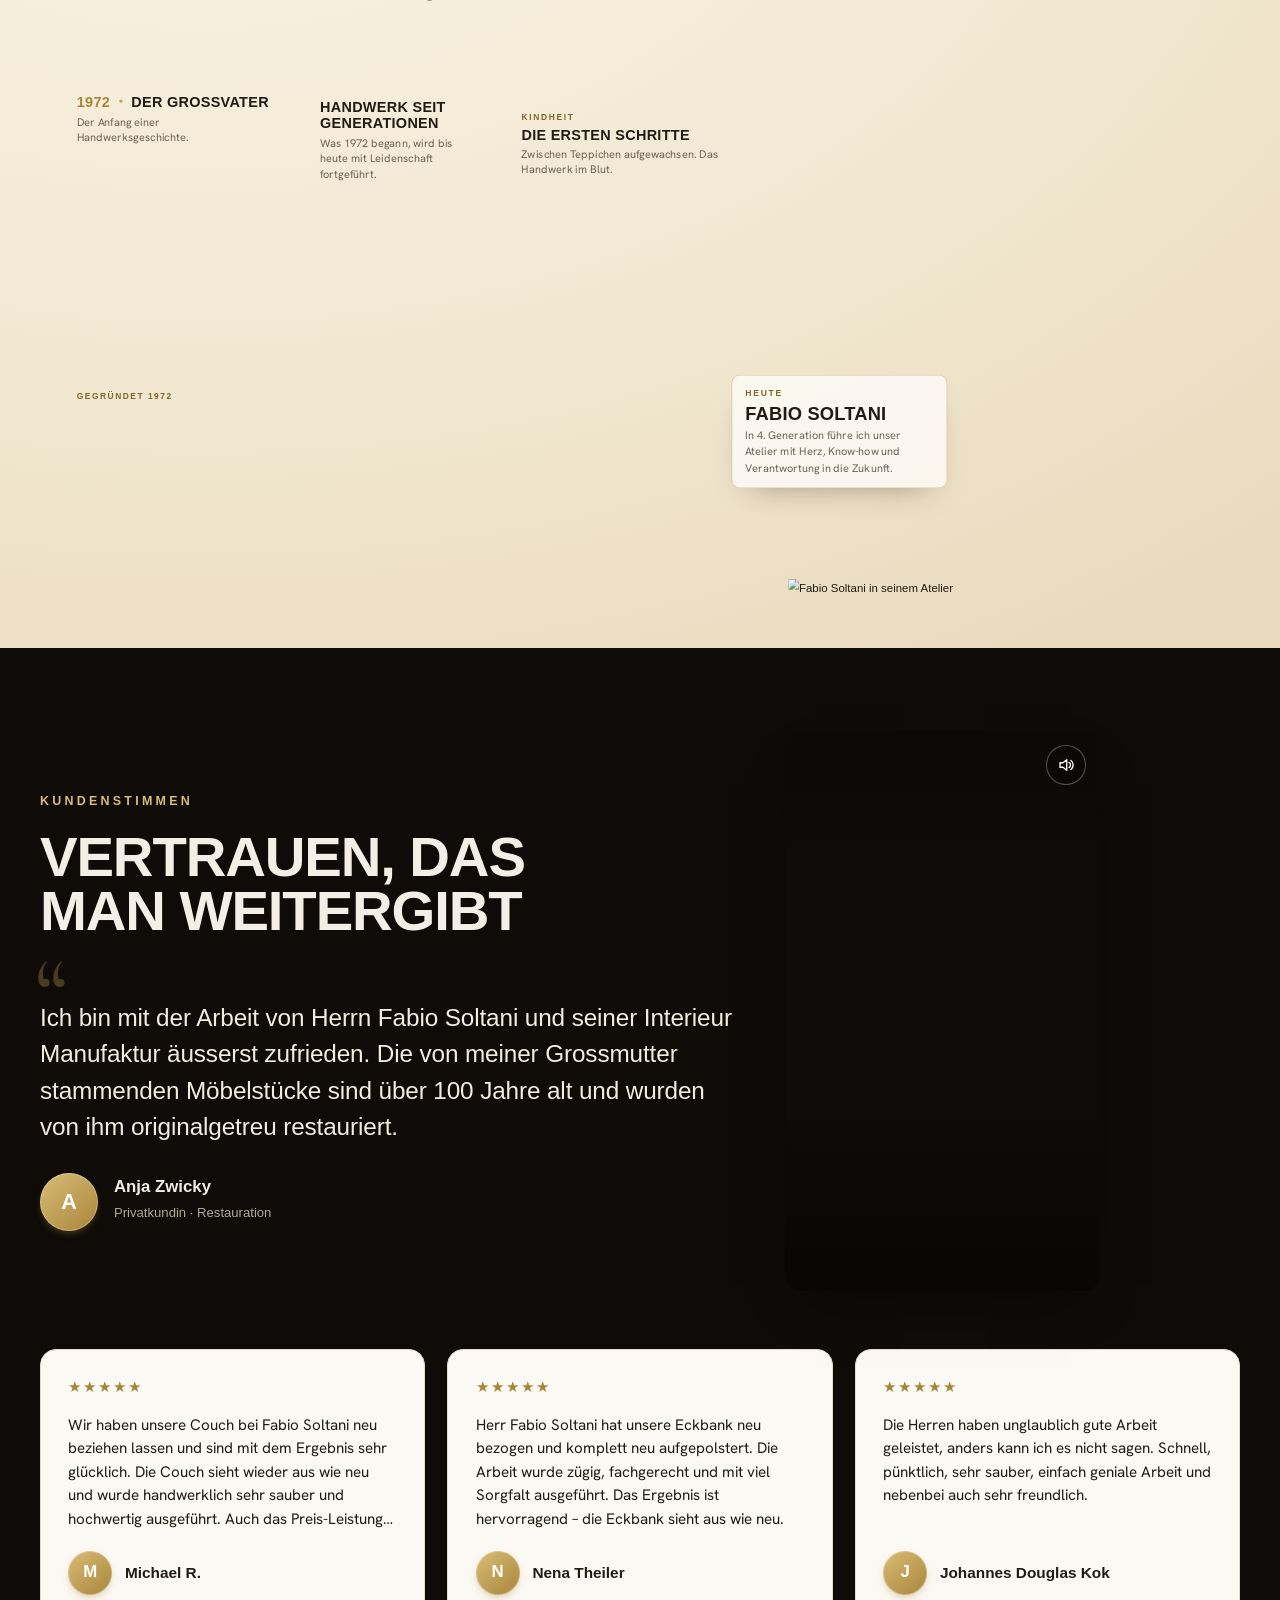
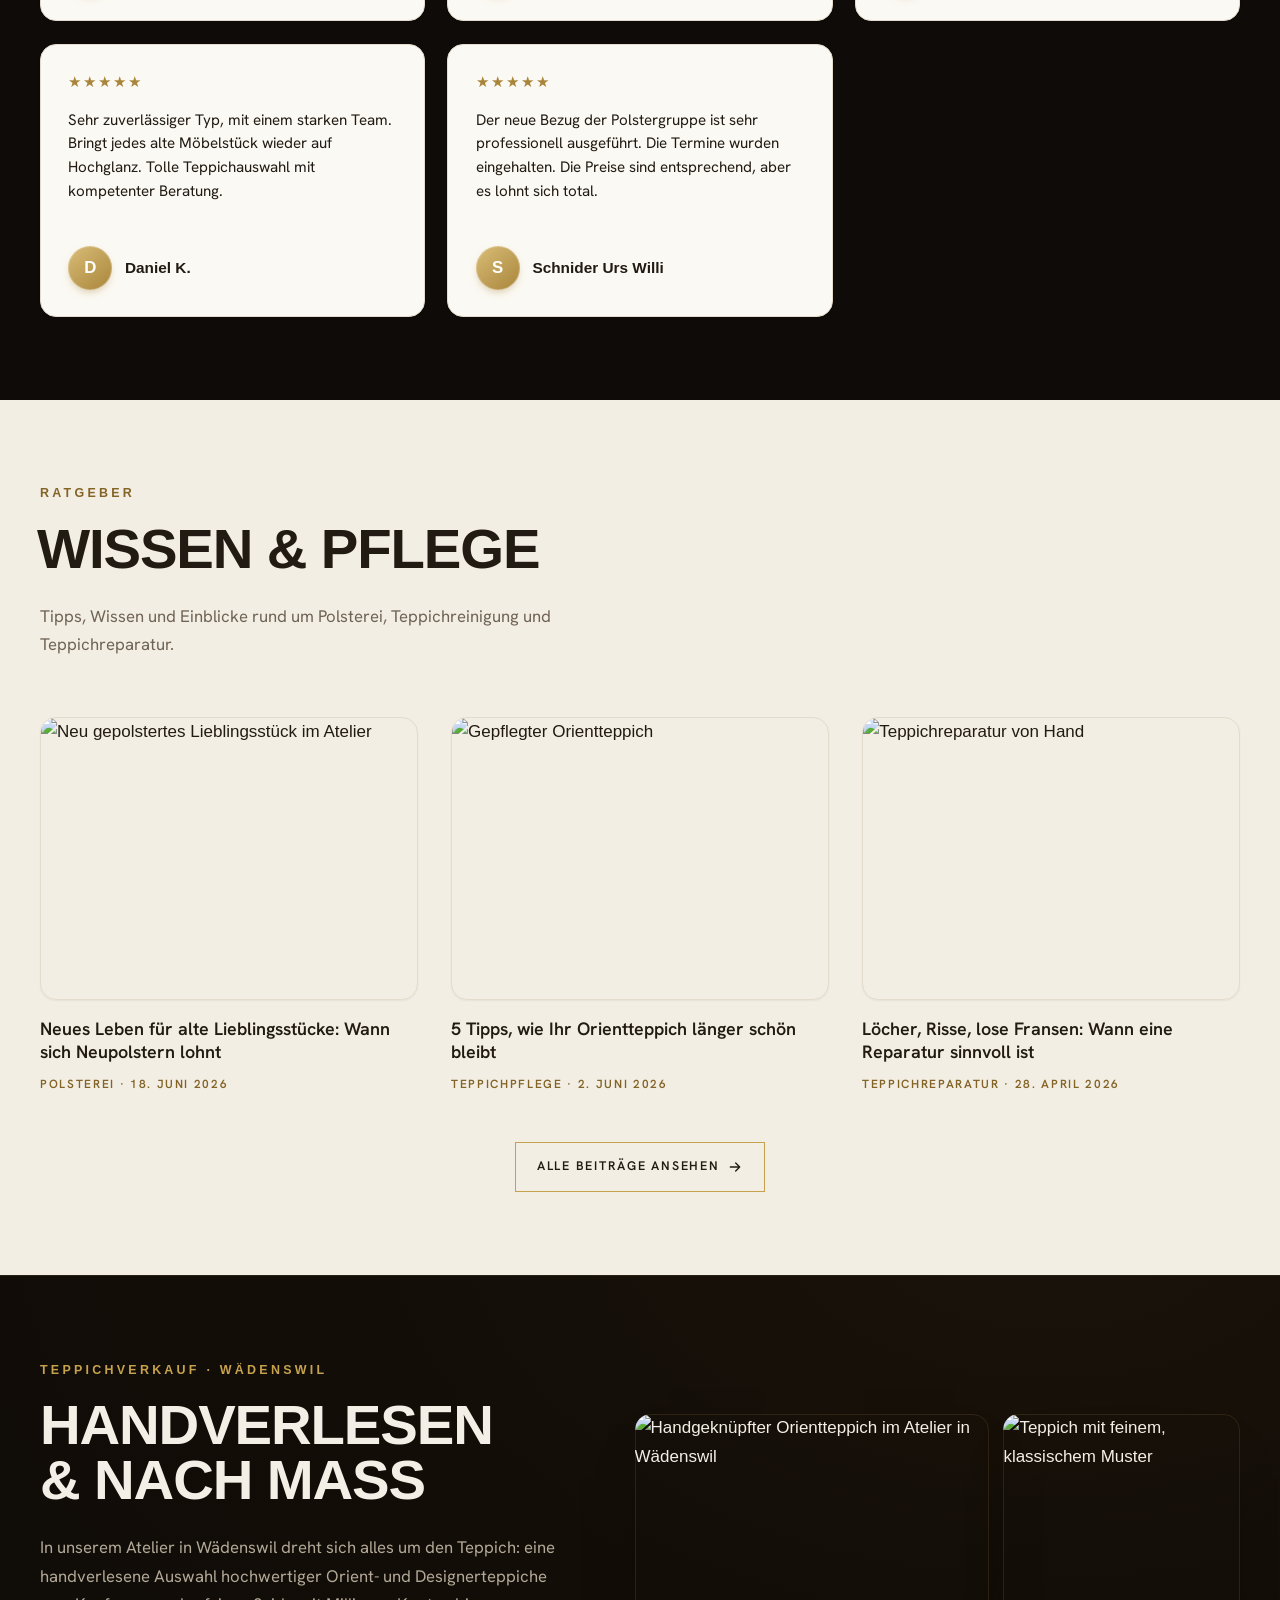
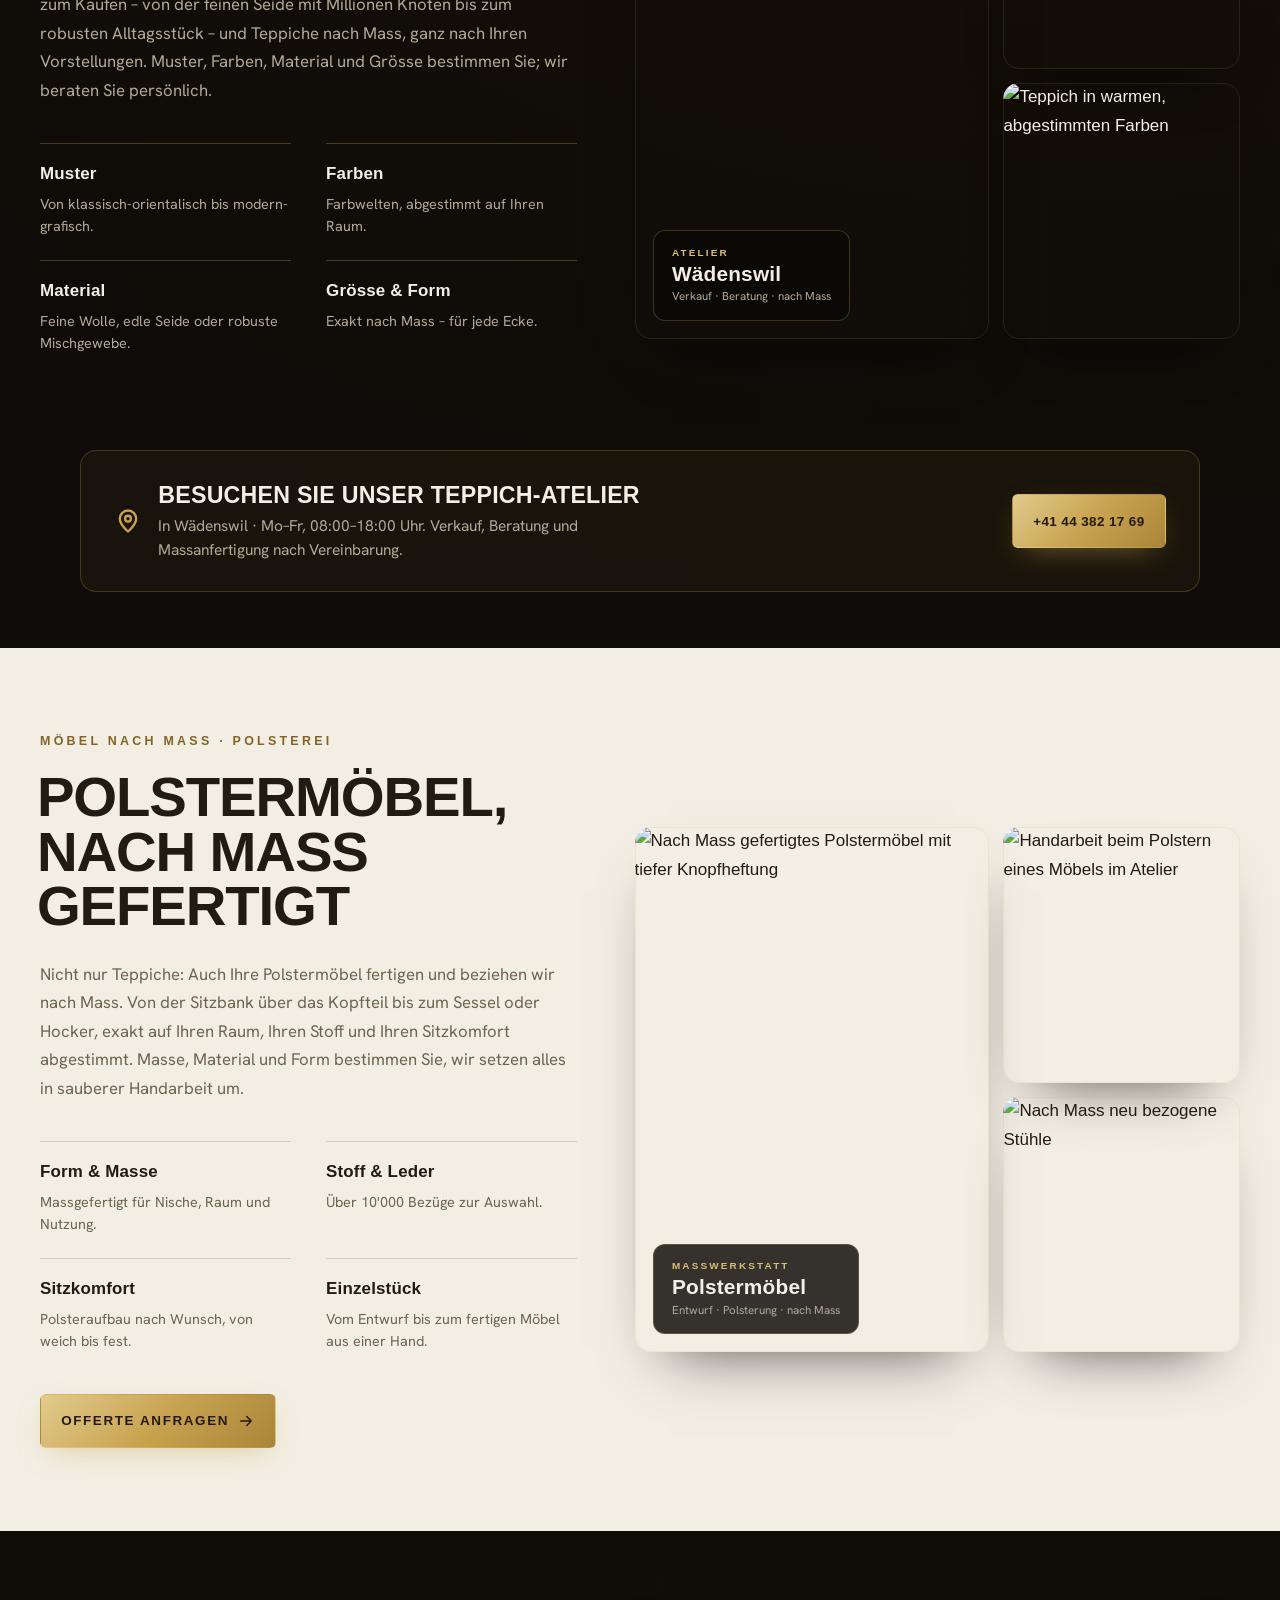
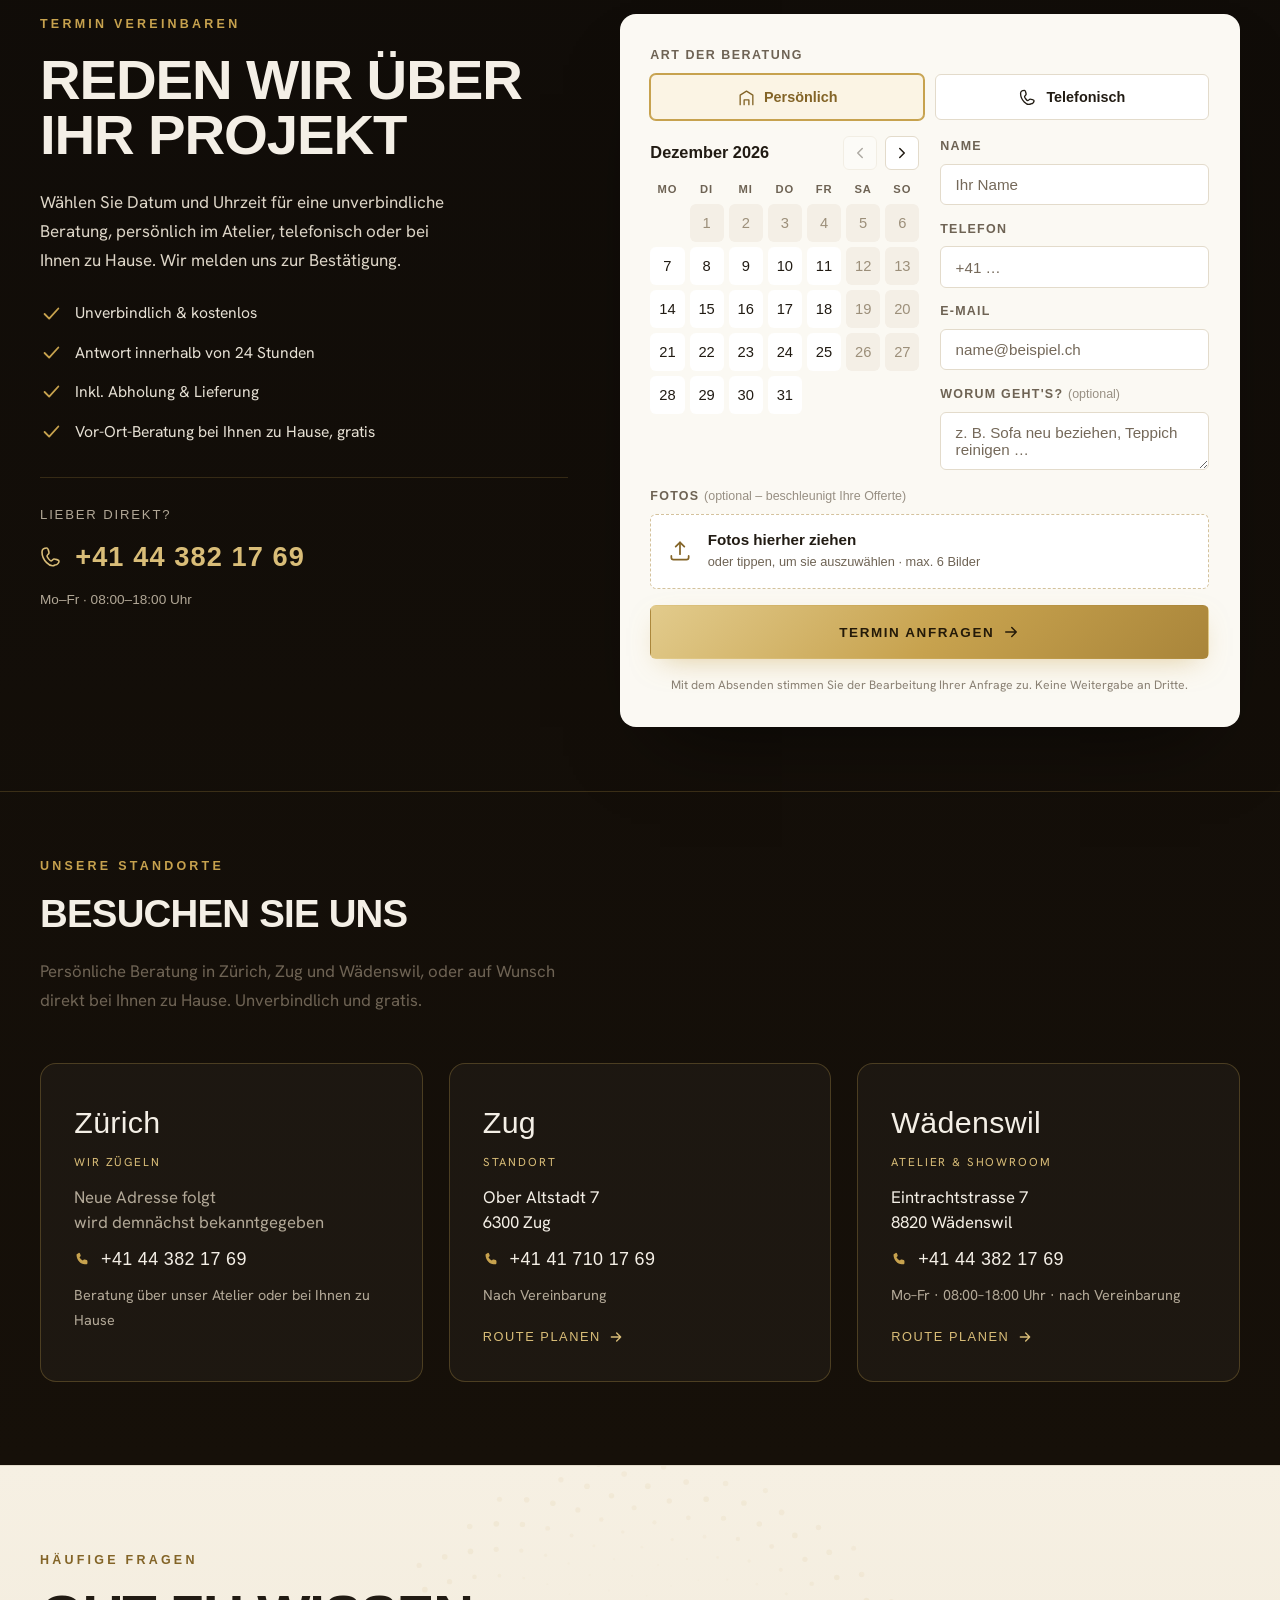
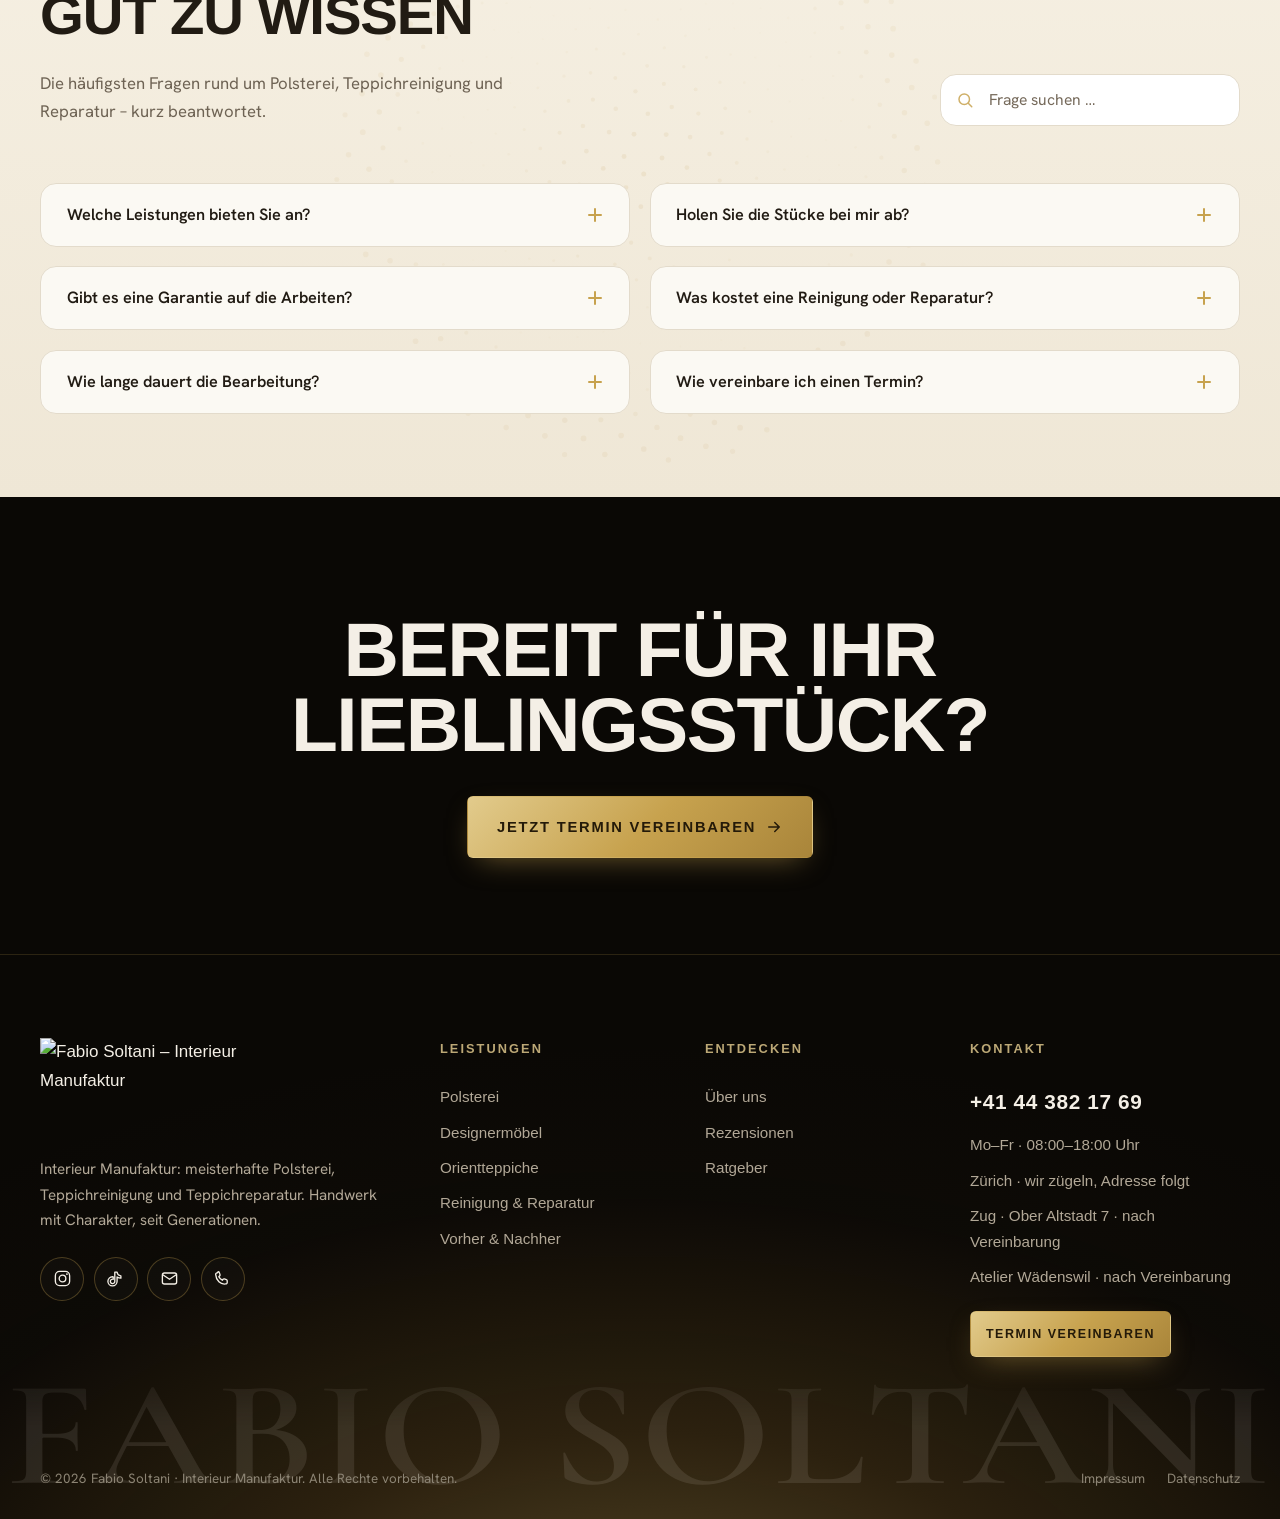
==== commit 0a205554: "Neue Sektion Moebel nach Mass auf Startseite (helle Atelier-Sektion, dunkel->hell->dunkel); Cache v1" ====
--- a/index.html
+++ b/index.html
@@ -519,6 +519,42 @@
   </div>
 </section>
 
+<!-- ================= MÖBEL NACH MASS ================= -->
+<section class="section shop-light" id="moebel-mass">
+  <div class="container shop-grid">
+    <div class="shop-copy reveal">
+      <p class="eyebrow eyebrow-dark">Möbel nach Mass · Polsterei</p>
+      <h2 class="display heading">Polstermöbel,<br>nach Mass gefertigt</h2>
+      <p class="section-intro">Nicht nur Teppiche: Auch Ihre Polstermöbel fertigen und beziehen wir
+      nach Mass. Von der Sitzbank über das Kopfteil bis zum Sessel oder Hocker, exakt auf Ihren Raum,
+      Ihren Stoff und Ihren Sitzkomfort abgestimmt. Masse, Material und Form bestimmen Sie,
+      wir setzen alles in sauberer Handarbeit um.</p>
+      <ul class="shop-specs">
+        <li><h4>Form &amp; Masse</h4><p>Massgefertigt für Nische, Raum und Nutzung.</p></li>
+        <li><h4>Stoff &amp; Leder</h4><p>Über 10'000 Bezüge zur Auswahl.</p></li>
+        <li><h4>Sitzkomfort</h4><p>Polsteraufbau nach Wunsch, von weich bis fest.</p></li>
+        <li><h4>Einzelstück</h4><p>Vom Entwurf bis zum fertigen Möbel aus einer Hand.</p></li>
+      </ul>
+      <a class="btn btn-gold" href="#termin" data-jump="fotos">Offerte anfragen
+        <svg viewBox="0 0 24 24" class="ico-arrow" aria-hidden="true"><path d="M5 12h14M13 6l6 6-6 6"/></svg>
+      </a>
+    </div>
+
+    <div class="shop-media reveal">
+      <figure class="shop-g shop-g1">
+        <img src="assets/img/chesterfield.jpg" alt="Nach Mass gefertigtes Polstermöbel mit tiefer Knopfheftung" loading="lazy" decoding="async">
+        <figcaption class="shop-badge">
+          <span class="shop-badge-eb">Masswerkstatt</span>
+          <strong>Polstermöbel</strong>
+          <span class="shop-badge-sub">Entwurf · Polsterung · nach Mass</span>
+        </figcaption>
+      </figure>
+      <figure class="shop-g shop-g2"><img src="assets/img/work-polsterei.jpg" alt="Handarbeit beim Polstern eines Möbels im Atelier" loading="lazy" decoding="async"></figure>
+      <figure class="shop-g shop-g3"><img src="assets/img/heritage-chairs.jpg" alt="Nach Mass neu bezogene Stühle" loading="lazy" decoding="async"></figure>
+    </div>
+  </div>
+</section>
+
 <!-- ================= TERMINBUCHUNG ================= -->
 <section class="section-dark booking" id="termin">
   <div class="container booking-grid">
@@ -765,7 +801,6 @@
   <div class="container footer-bottom">
     <span>© <span id="year">2026</span> Fabio Soltani · Interieur Manufaktur. Alle Rechte vorbehalten.</span>
     <span class="footer-legal"><a href="impressum.html">Impressum</a><a href="datenschutz.html">Datenschutz</a></span>
-    <div class="kd-credit" style="display:flex;justify-content:flex-start;flex-basis:100%;padding-top:6px"><a href="https://klartext-digital.ch" target="_blank" rel="noopener" aria-label="Website von Klartext Digital GmbH" style="display:inline-flex;align-items:center;gap:12px;text-decoration:none;color:var(--on-dark-dim);font-family:var(--font-t);font-size:.84rem;line-height:1"><span>Website von</span><img src="assets/kd/kd-logo-weiss.svg" alt="Klartext Digital" width="115" height="22" loading="lazy" style="height:22px;width:auto;display:block"></a></div>
   </div>
 </footer>
 
--- a/styles.css
+++ b/styles.css
@@ -188,7 +188,7 @@
   body.menu-open .mobile-bar{transform:translateY(115%)}
   .mobile-bar .btn{--bh:50px;width:100%;font-size:.76rem;padding:0 .8em}
   /* Platz schaffen, damit die feste Leiste die Rechtslinks nicht verdeckt */
-  .footer .footer-bottom{padding-bottom:calc(28px + 76px + 52px + env(safe-area-inset-bottom))}
+  .footer .footer-bottom{padding-bottom:calc(28px + 76px + env(safe-area-inset-bottom))}
 }
 @supports not ((backdrop-filter:blur(1px)) or (-webkit-backdrop-filter:blur(1px))){
   .mobile-bar{background:rgba(14,11,8,.97)}
@@ -843,6 +843,15 @@
 .shop-badge-eb{font-family:var(--font-d);font-size:.62rem;font-weight:600;letter-spacing:.22em;text-transform:uppercase;color:var(--gold-2)}
 .shop-badge strong{font-family:var(--font-d);font-size:1.3rem;line-height:1;letter-spacing:.01em}
 .shop-badge-sub{font-family:var(--font-t);font-size:.72rem;color:var(--on-dark-mut)}
+/* Möbel nach Mass: Atelier-Raster auf heller Fläche */
+.shop-light{overflow:hidden}
+.shop-light .shop-copy .eyebrow{color:var(--gold-ink)}
+.shop-light .shop-copy .heading{color:var(--on-cream);margin-bottom:1.4rem;margin-left:-.055em;text-align:left}
+.shop-light .shop-copy .section-intro{color:var(--on-cream-mut)}
+.shop-light .shop-specs li{border-top-color:rgba(33,27,19,.16)}
+.shop-light .shop-specs h4{color:var(--on-cream)}
+.shop-light .shop-specs p{color:var(--on-cream-mut)}
+.shop-light .shop-copy .btn{margin-top:.2rem}
 .shop-visit-bar{max-width:1120px;margin-inline:auto;display:flex;align-items:center;justify-content:space-between;gap:1.4rem 2.5rem;flex-wrap:wrap;margin-top:clamp(2.4rem,4.5vw,3.6rem);padding:clamp(1.3rem,2.4vw,1.9rem) clamp(1.4rem,2.6vw,2.2rem);background:rgba(199,162,78,.06);border:1px solid rgba(199,162,78,.24);border-radius:var(--r-lg);text-align:left}
 .sv-loc h3{font-family:var(--font-d);font-weight:800;font-size:clamp(1.12rem,1.9vw,1.45rem);line-height:1.12;letter-spacing:.01em;text-transform:uppercase;color:var(--on-dark);margin:0 0 .4rem;text-wrap:balance}
 .sv-loc p{margin:0;font-family:var(--font-t);font-size:.97rem;line-height:1.5;color:var(--on-dark-mut);max-width:54ch}
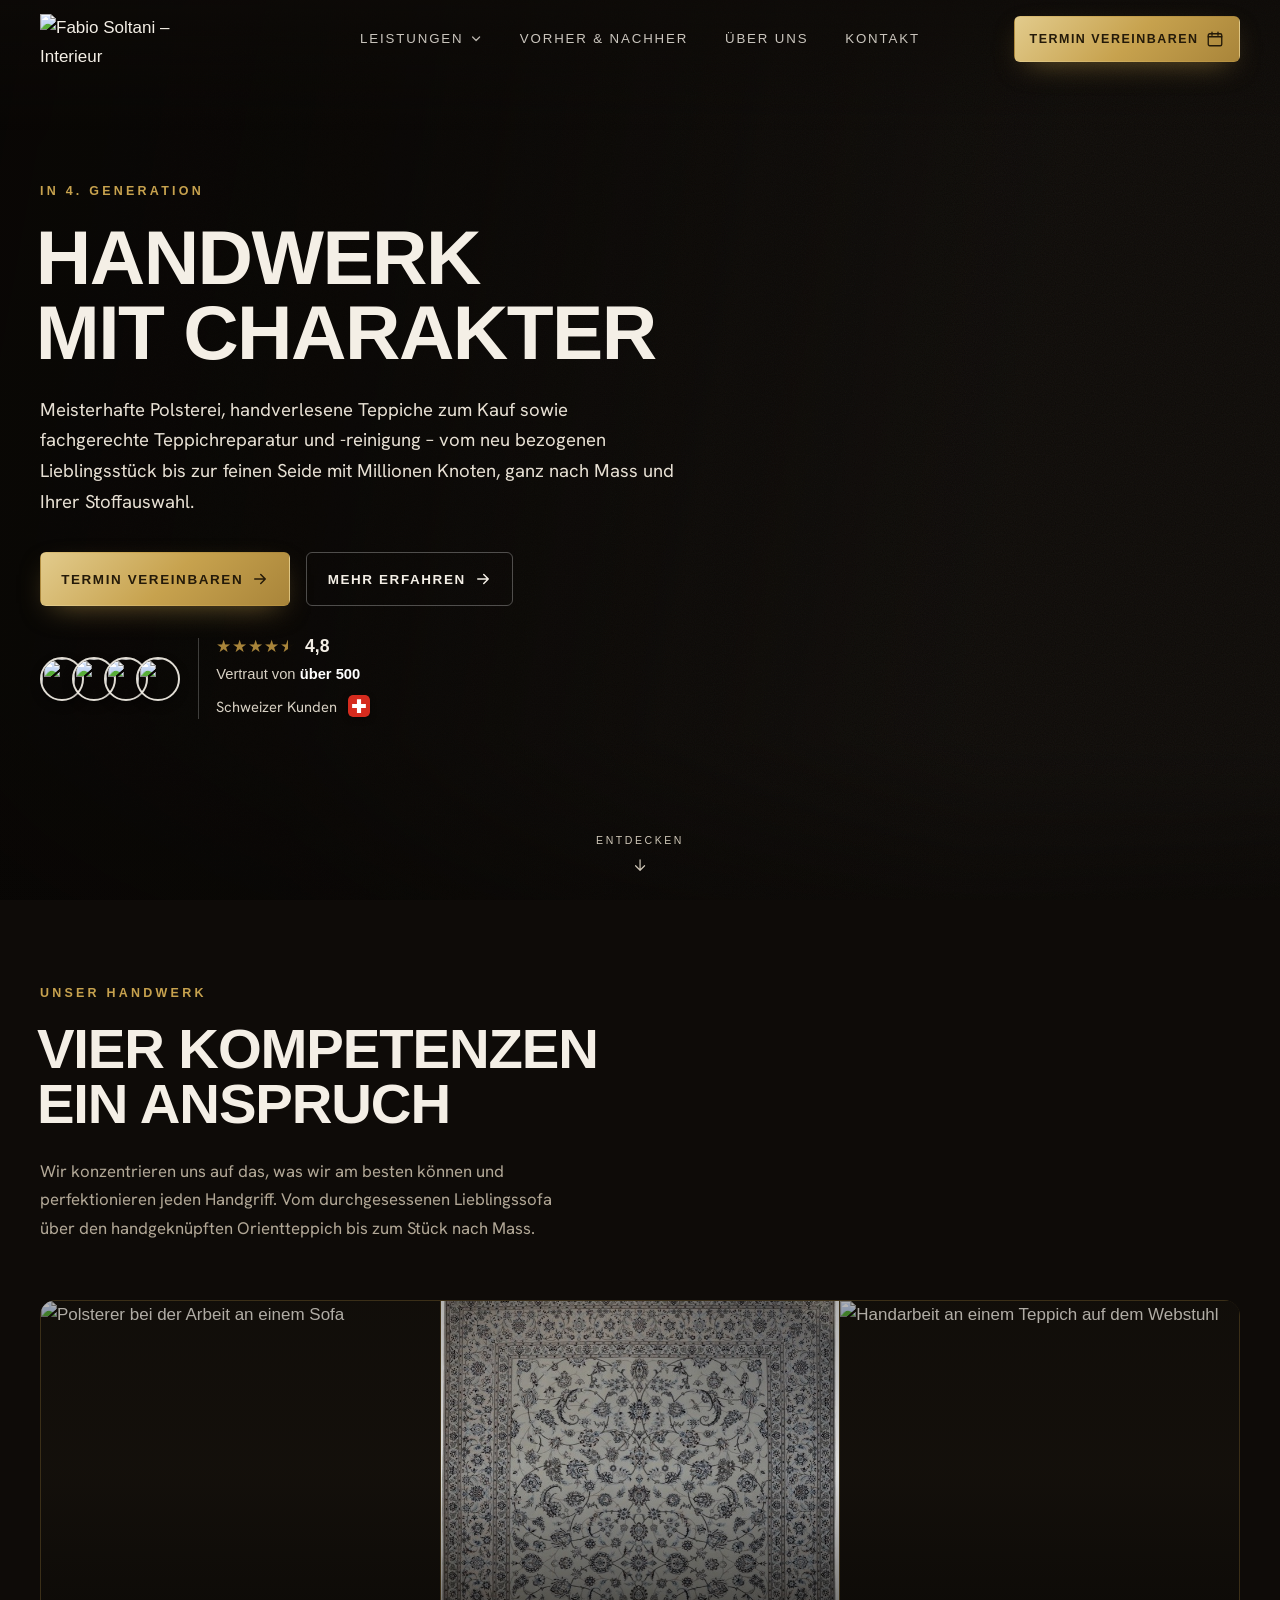
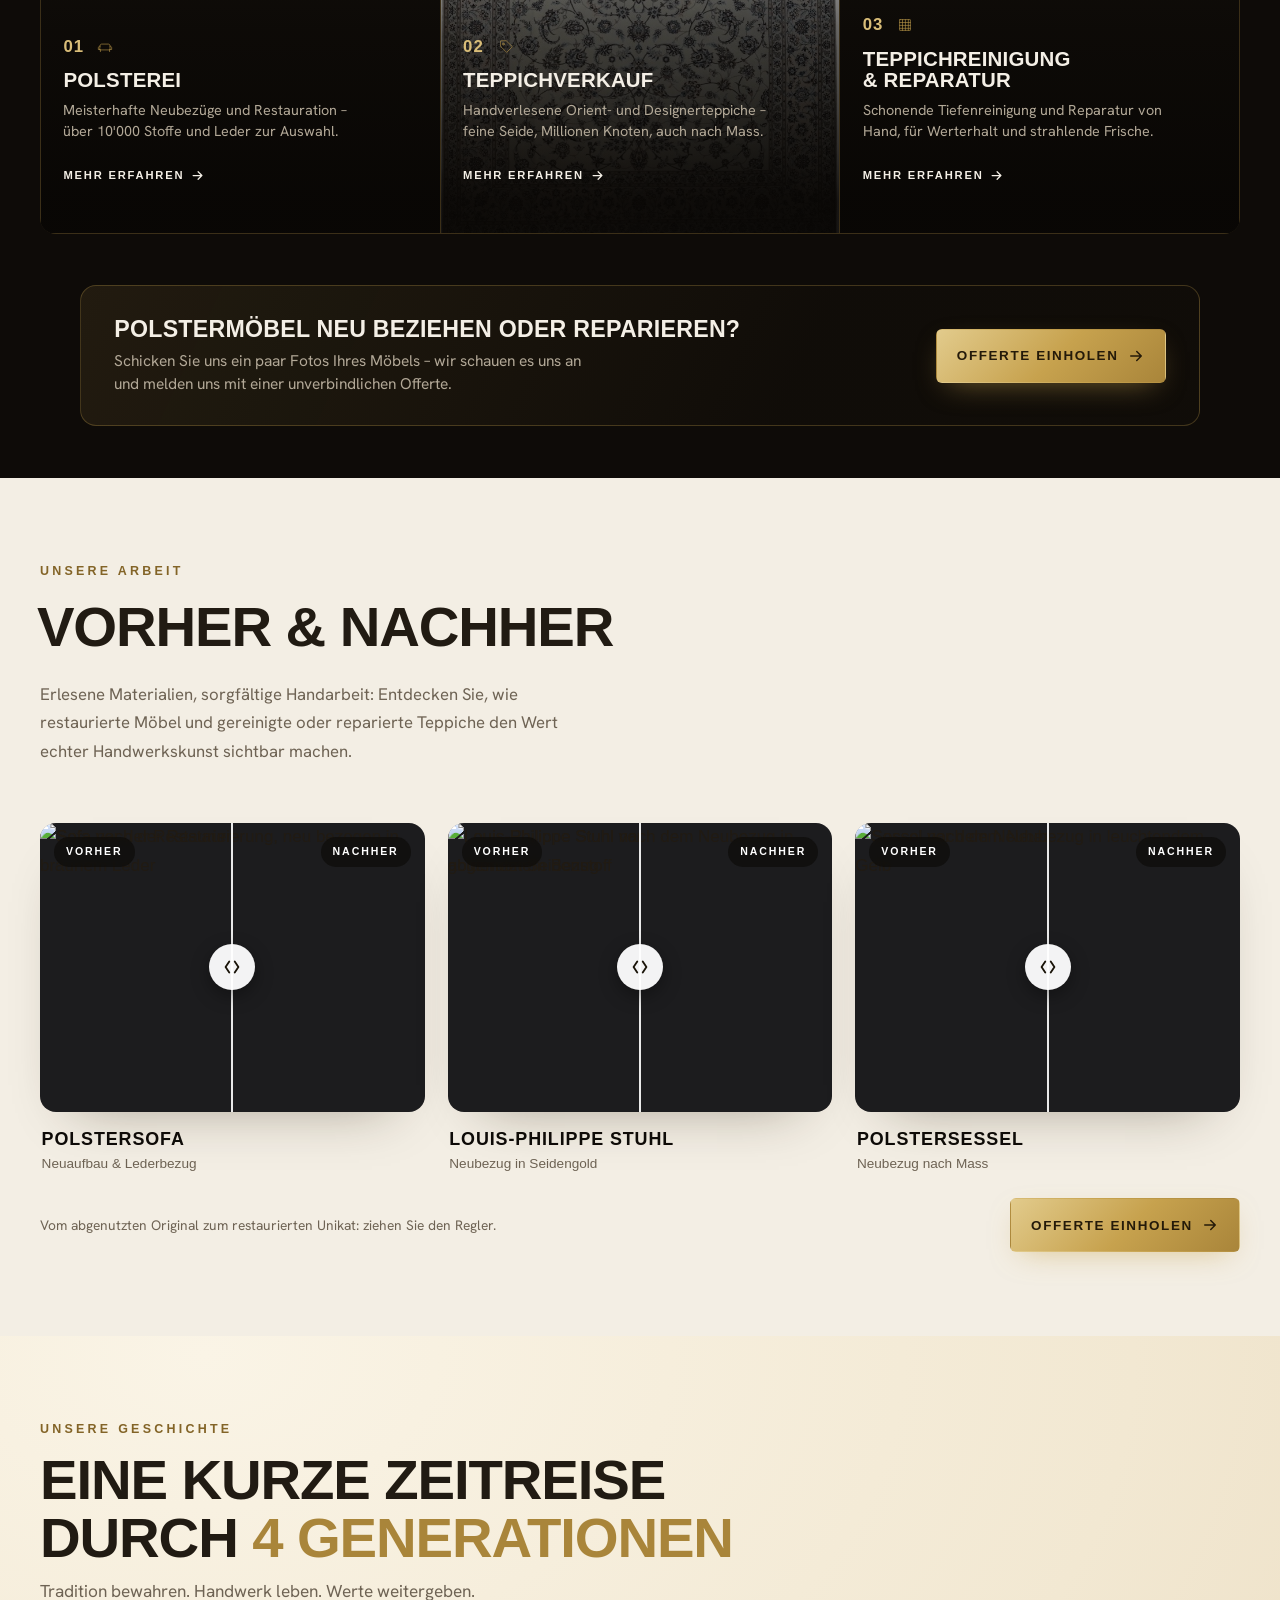
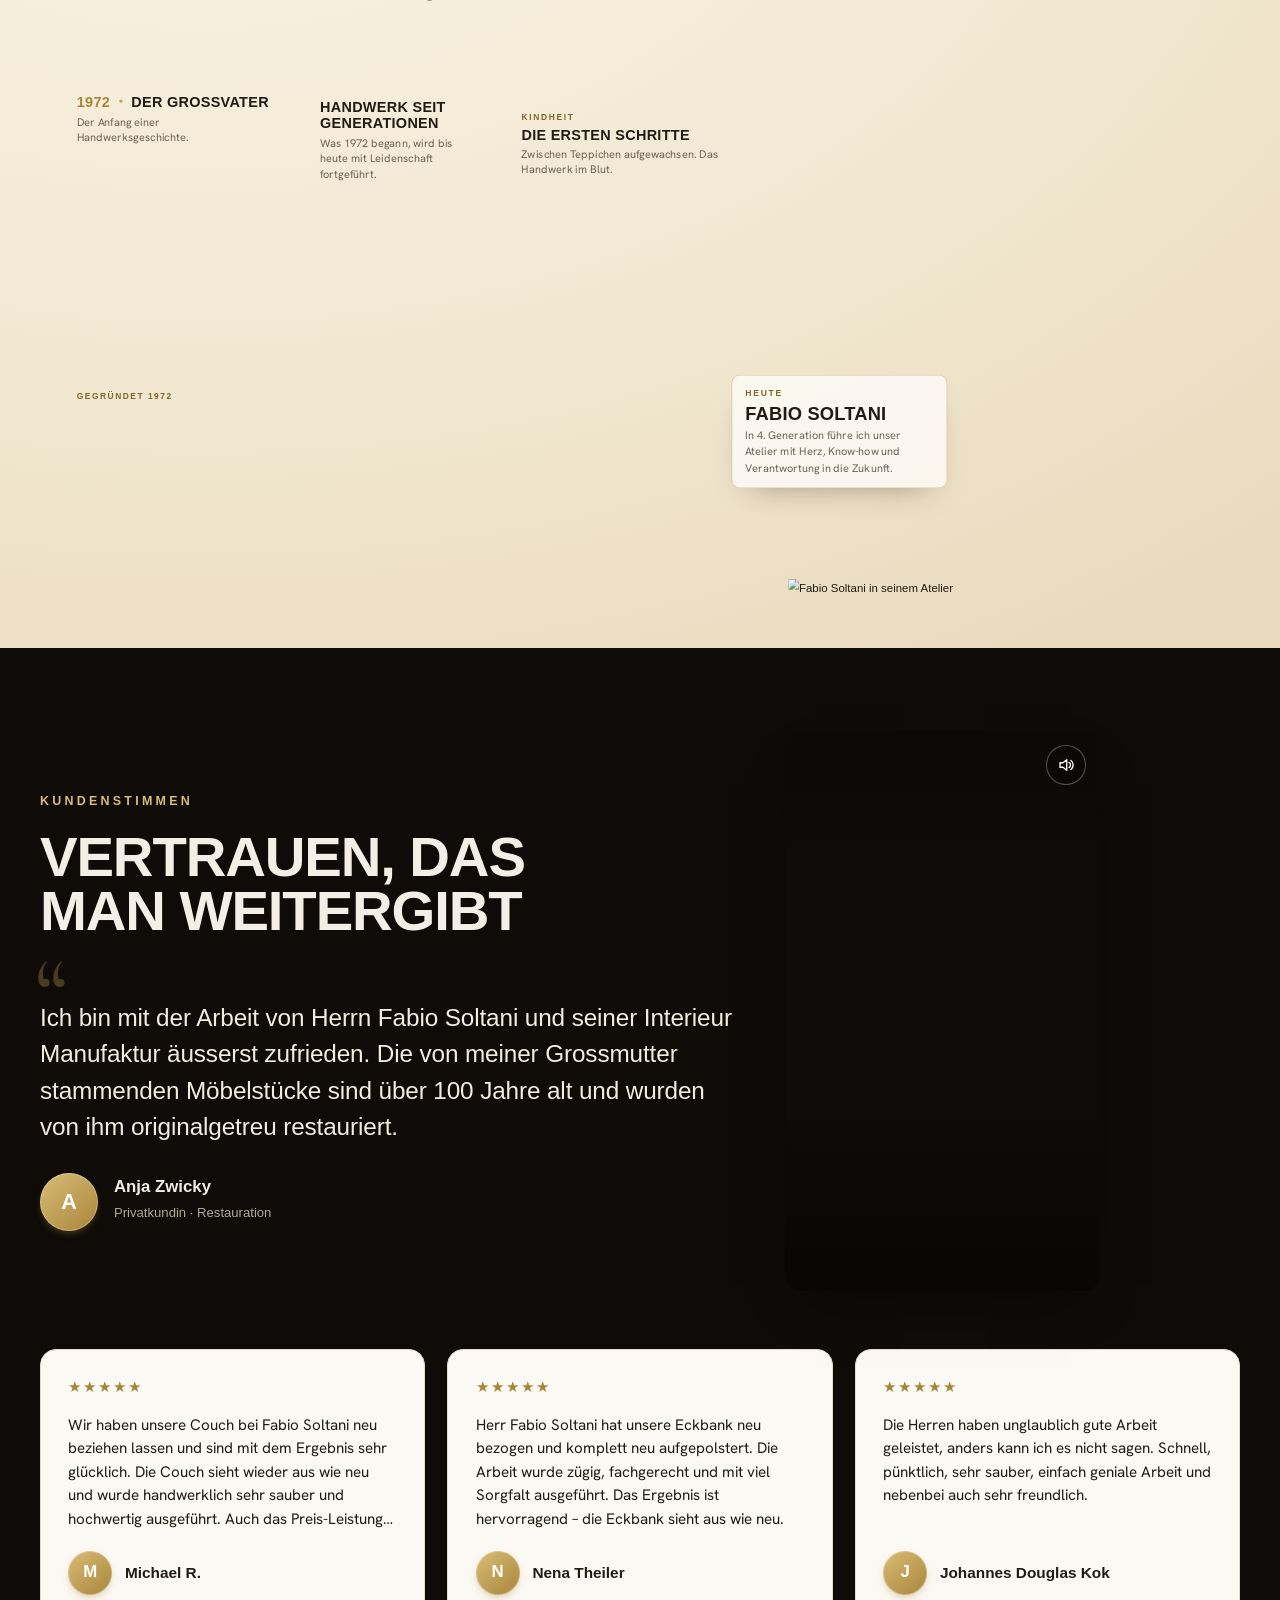
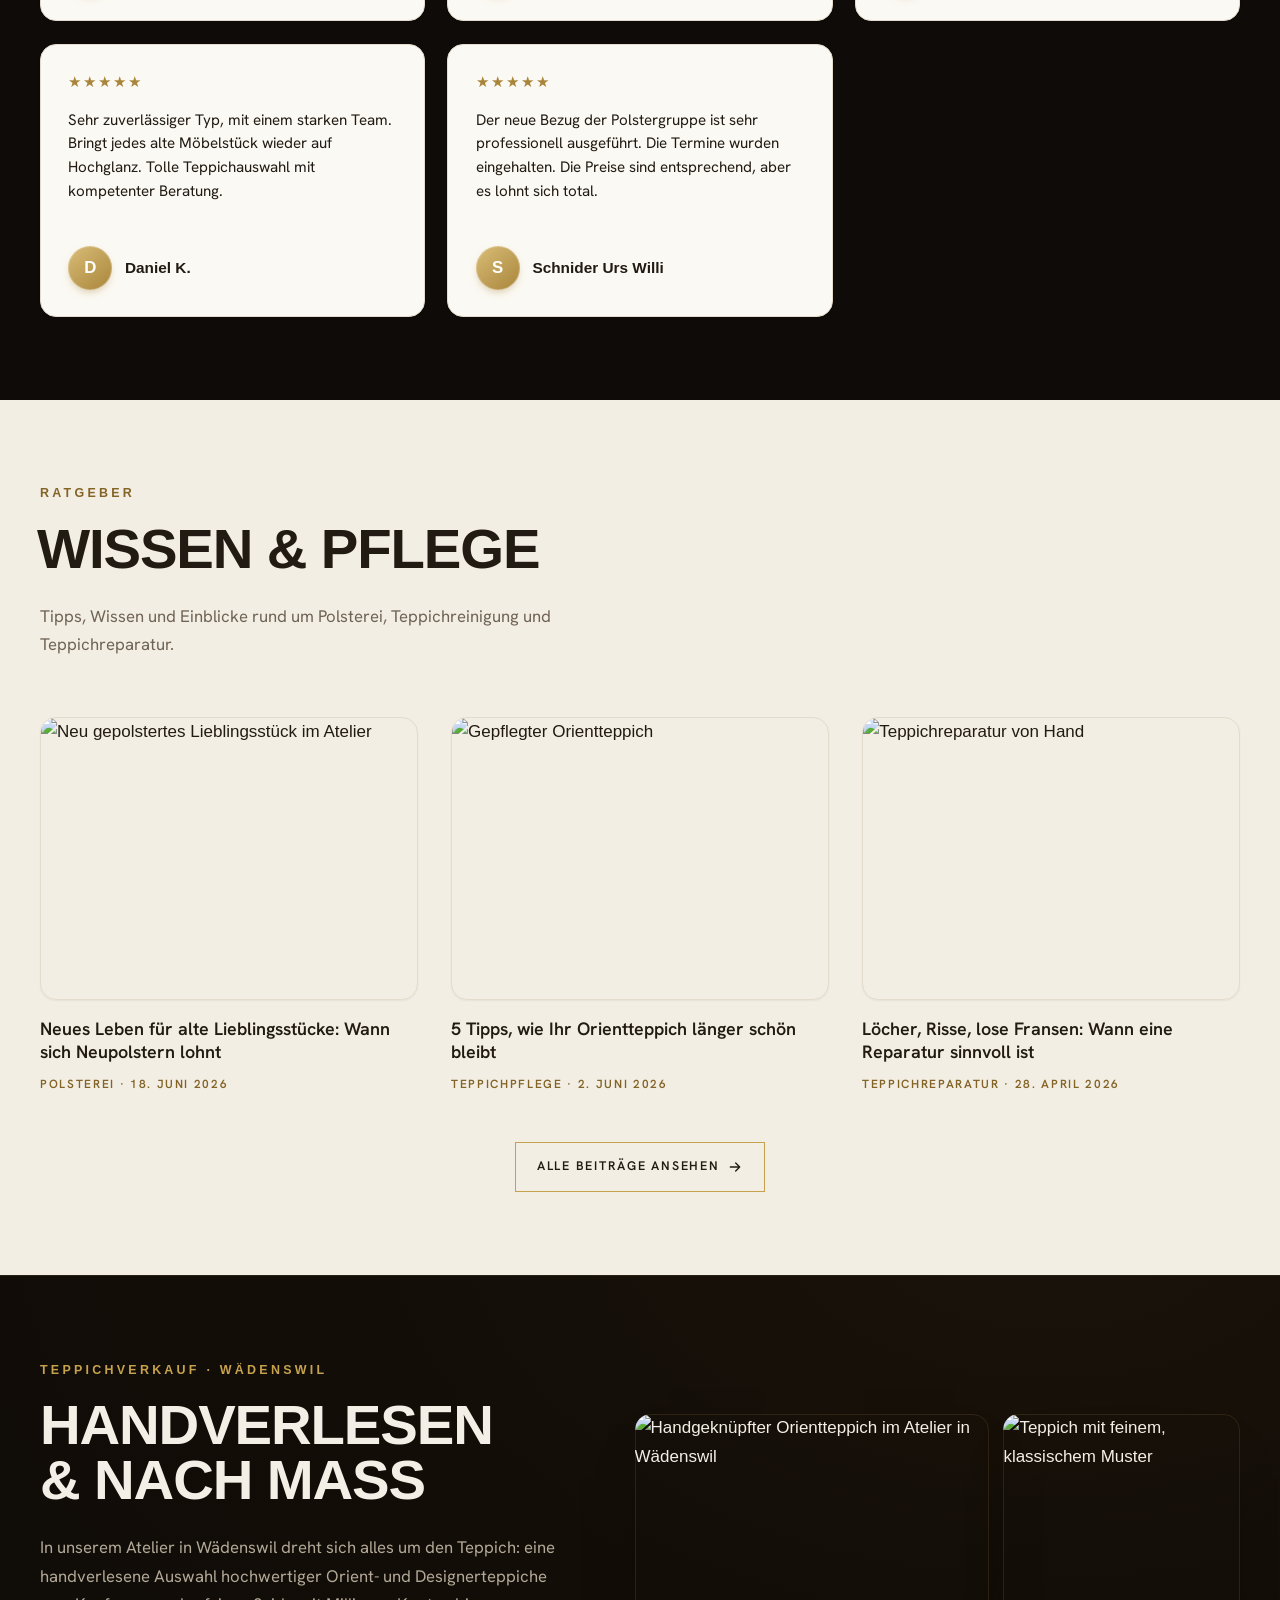
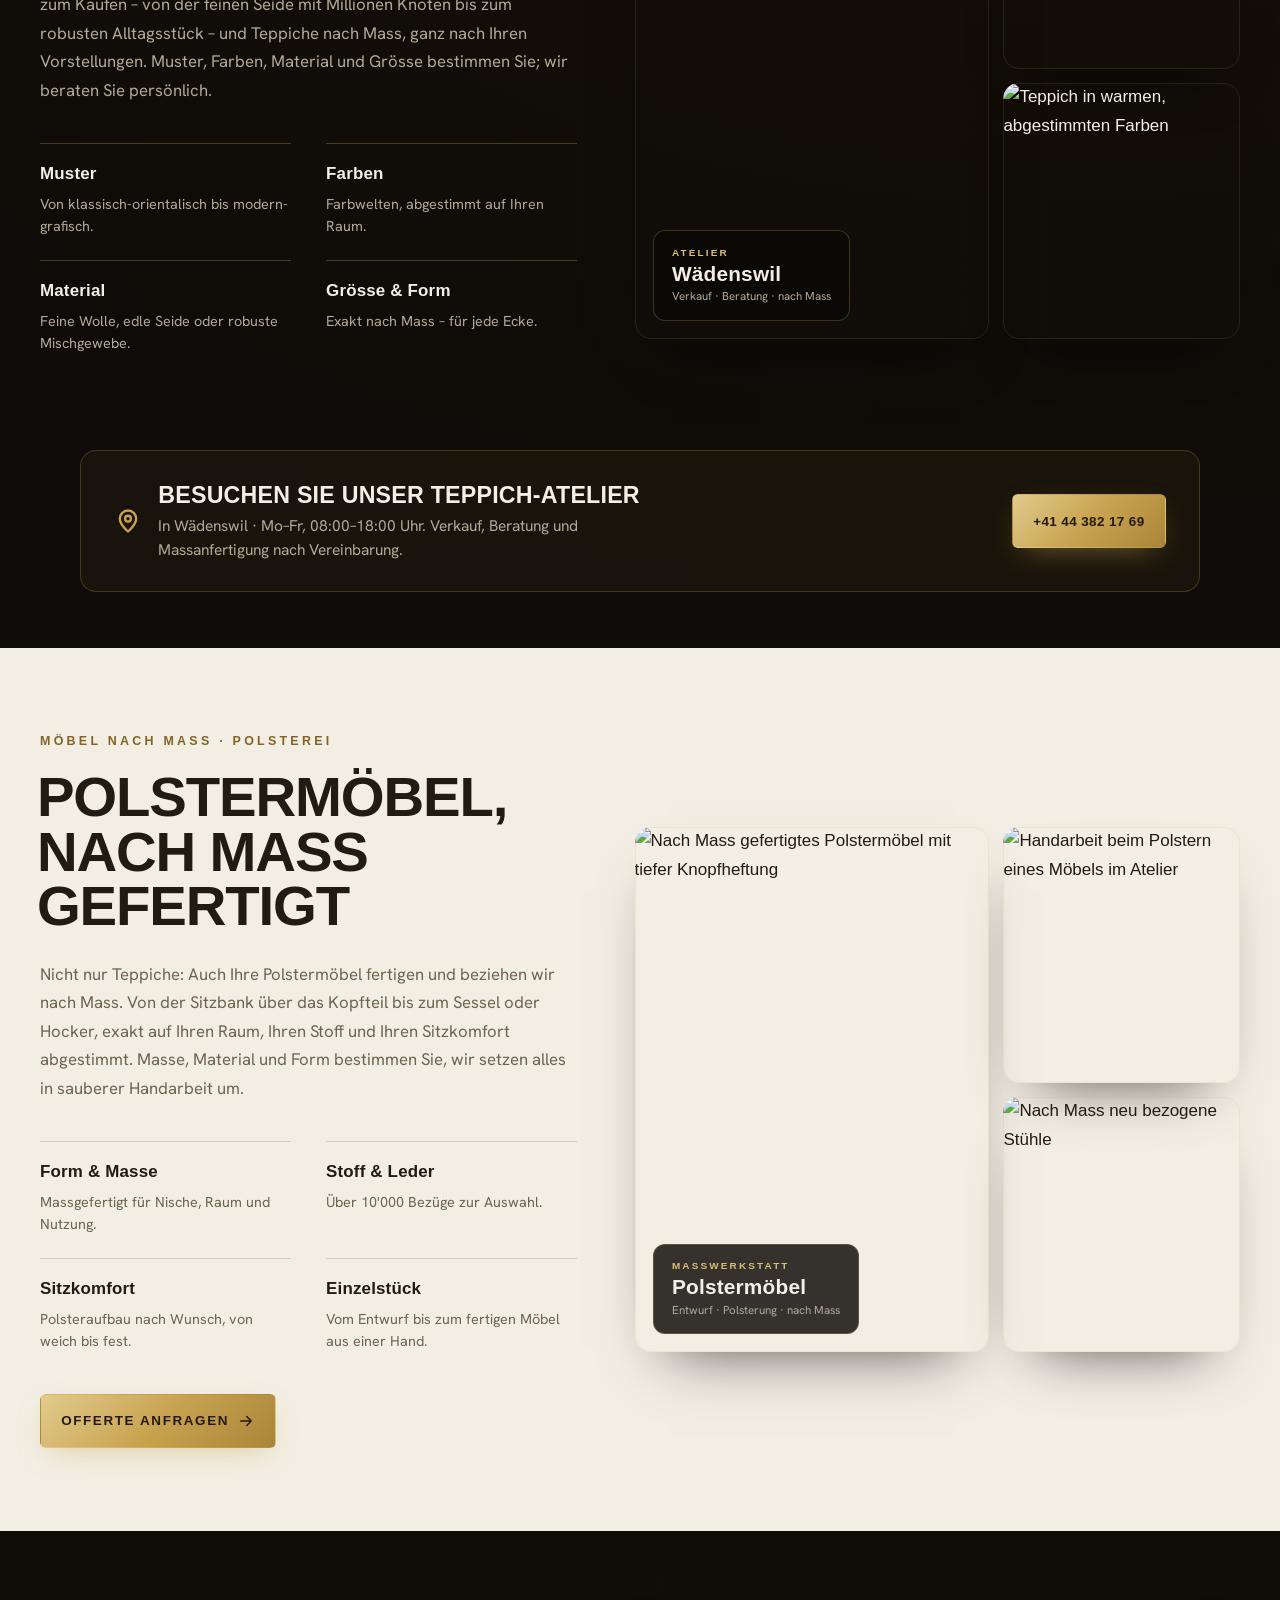
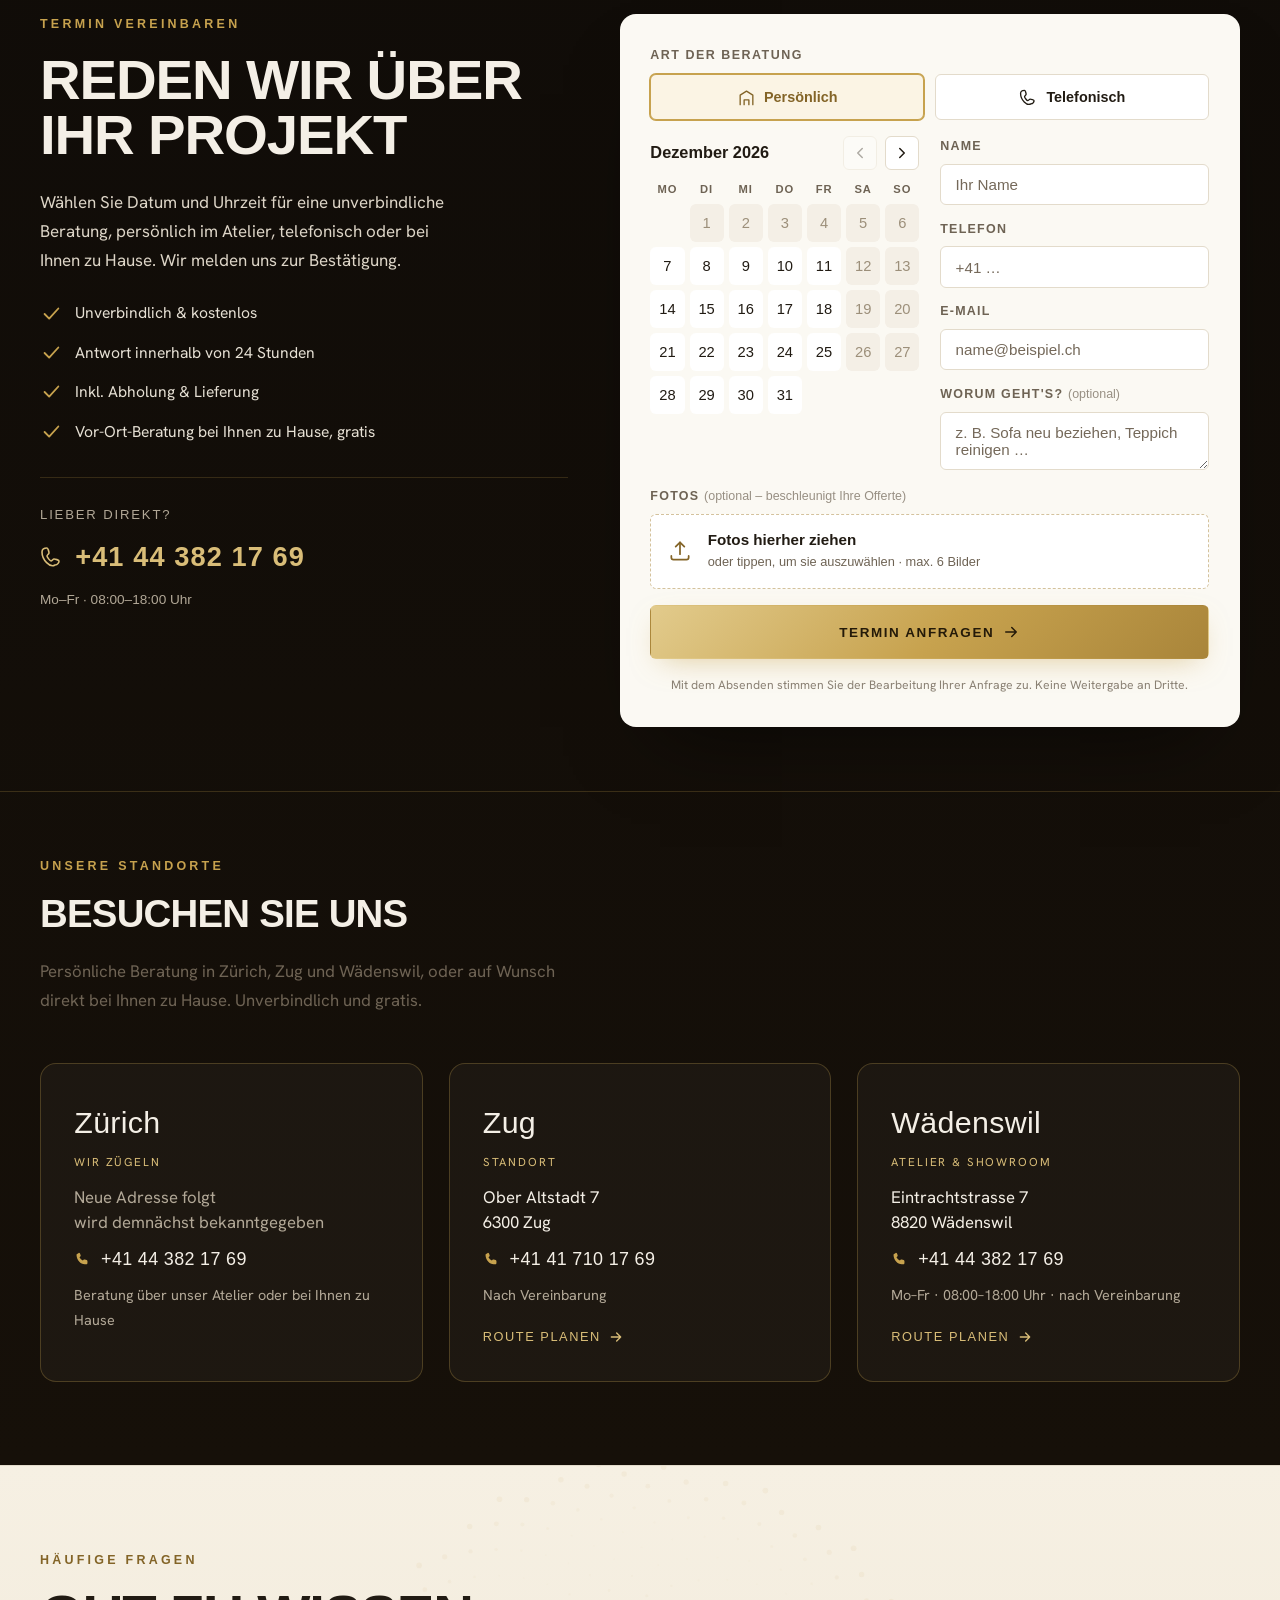
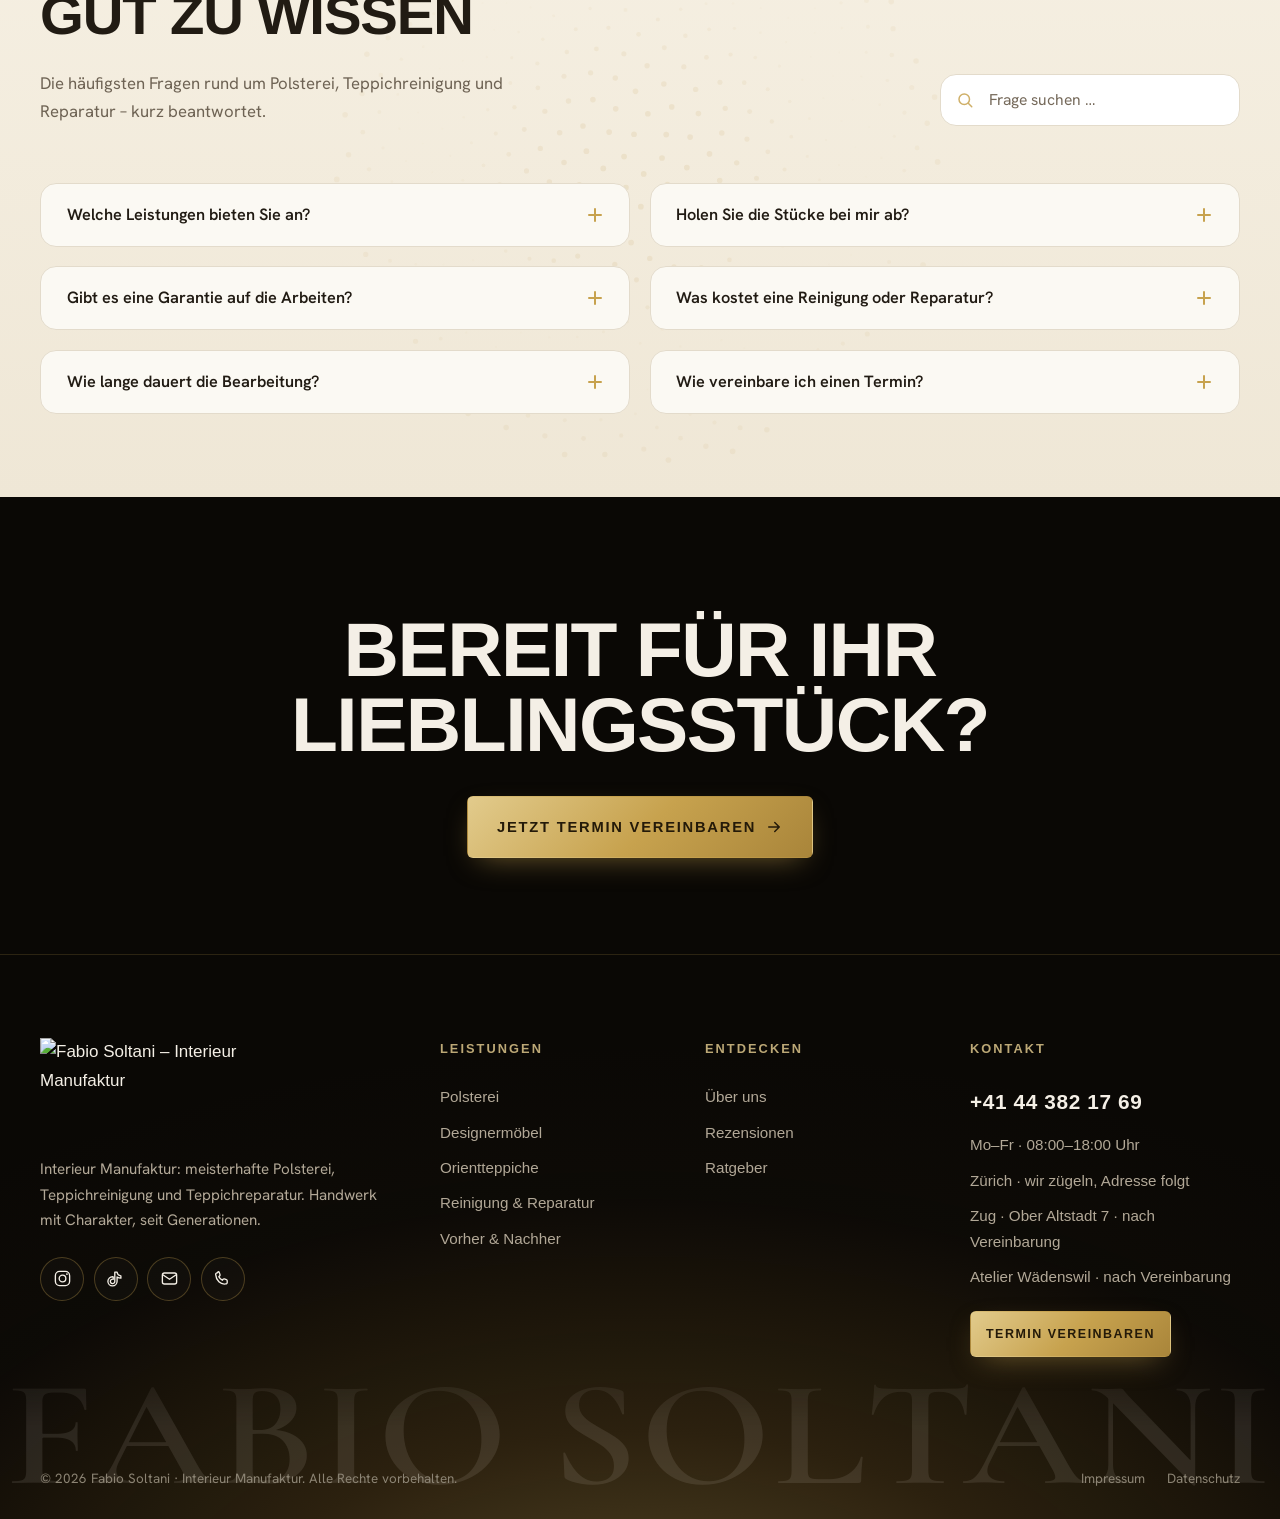
==== commit 15111ab4: "Teppichverkauf-Karte nutzt neues Nain-Vorschaubild Co-Authored-By: Claude Opus 4.8 <noreply@anthropi" ====
--- a/index.html
+++ b/index.html
@@ -208,7 +208,7 @@
 
     <a class="svc-card reveal" href="orientteppiche.html" data-clip="https://d2ol7oe51mr4n9.cloudfront.net/user_3GmVWMu8qfChuhpbZAAwbcBzJN9/f9d6b893-99cd-429a-9a6b-b5003ed1e0fa.mp4">
       <div class="svc-media">
-        <img src="assets/img/rug-red.jpg" alt="Handgeknüpfter Orientteppich im Atelier" loading="lazy" decoding="async">
+        <img src="assets/img/rug-nain.jpg" alt="Feiner persischer Nain-Teppich in Elfenbein, handgeknüpft" loading="lazy" decoding="async">
         <span class="svc-scrim" aria-hidden="true"></span>
       </div>
       <div class="svc-preview" aria-hidden="true">
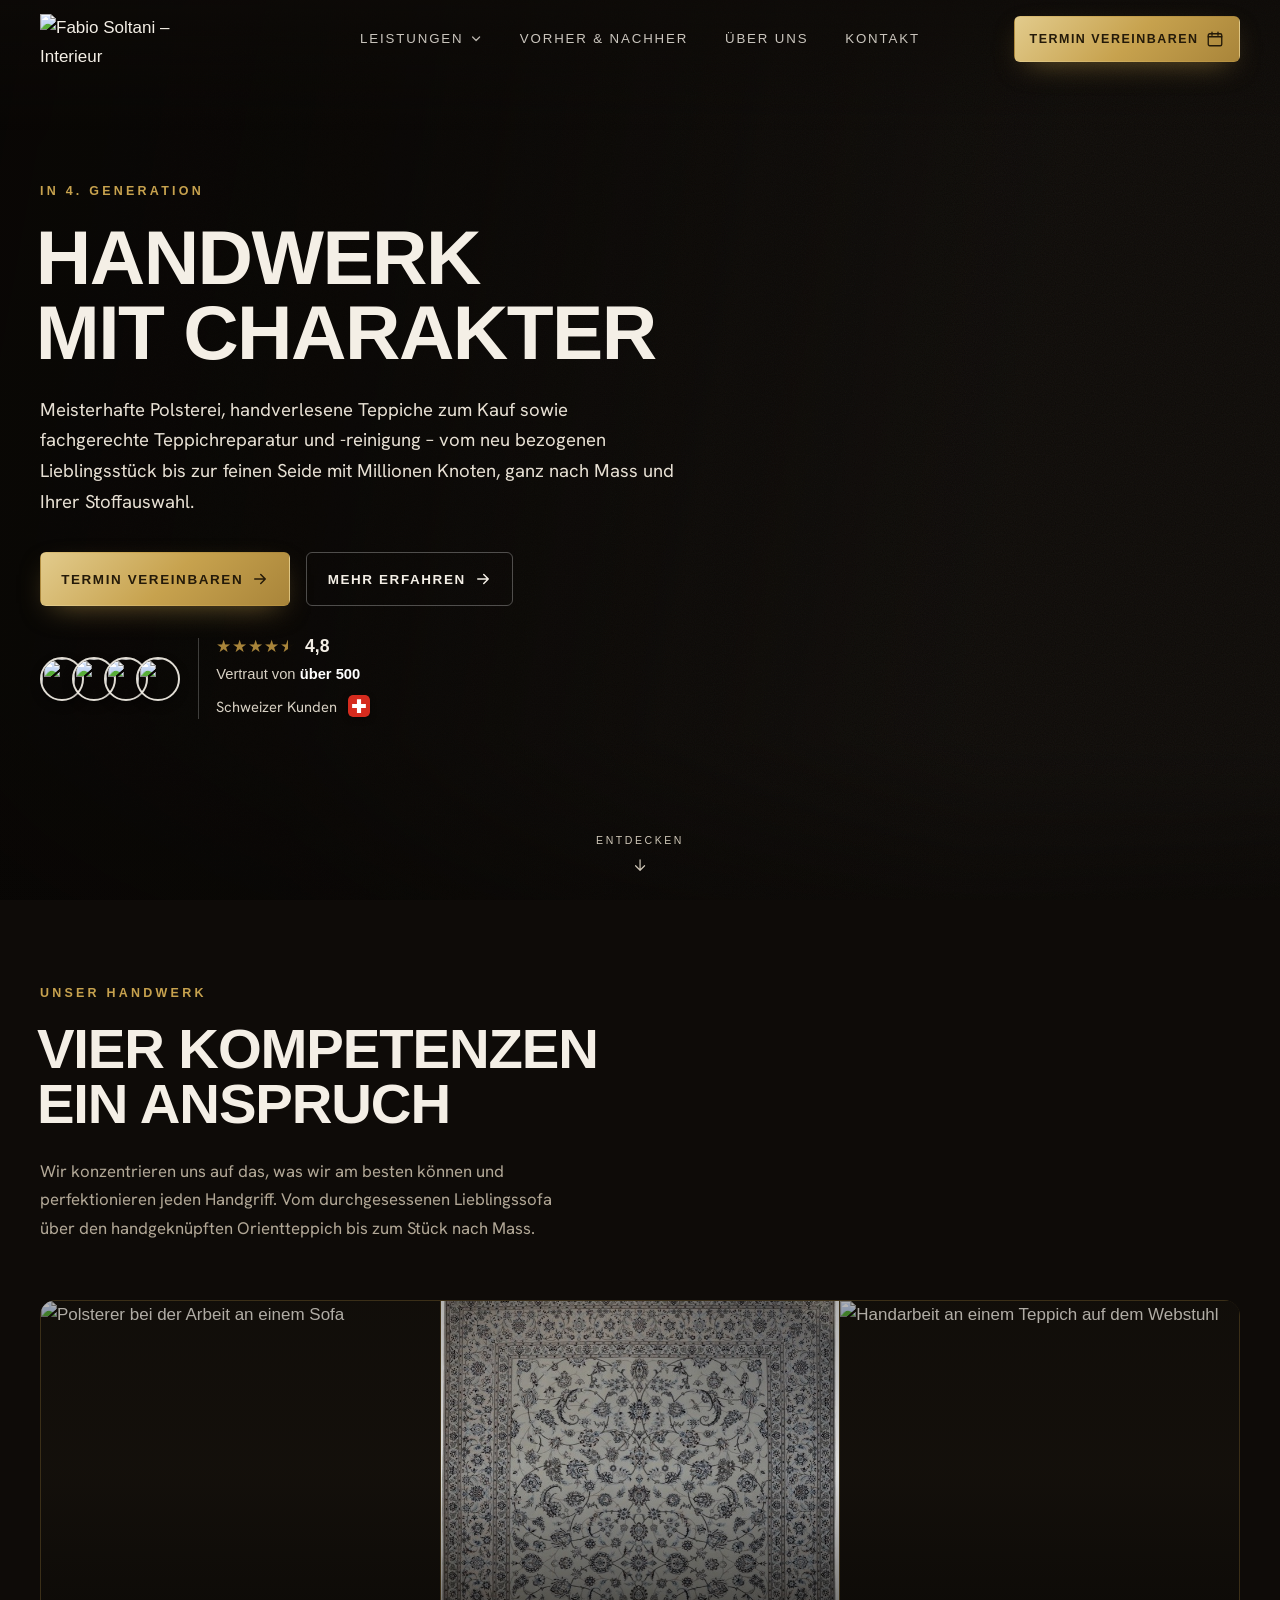
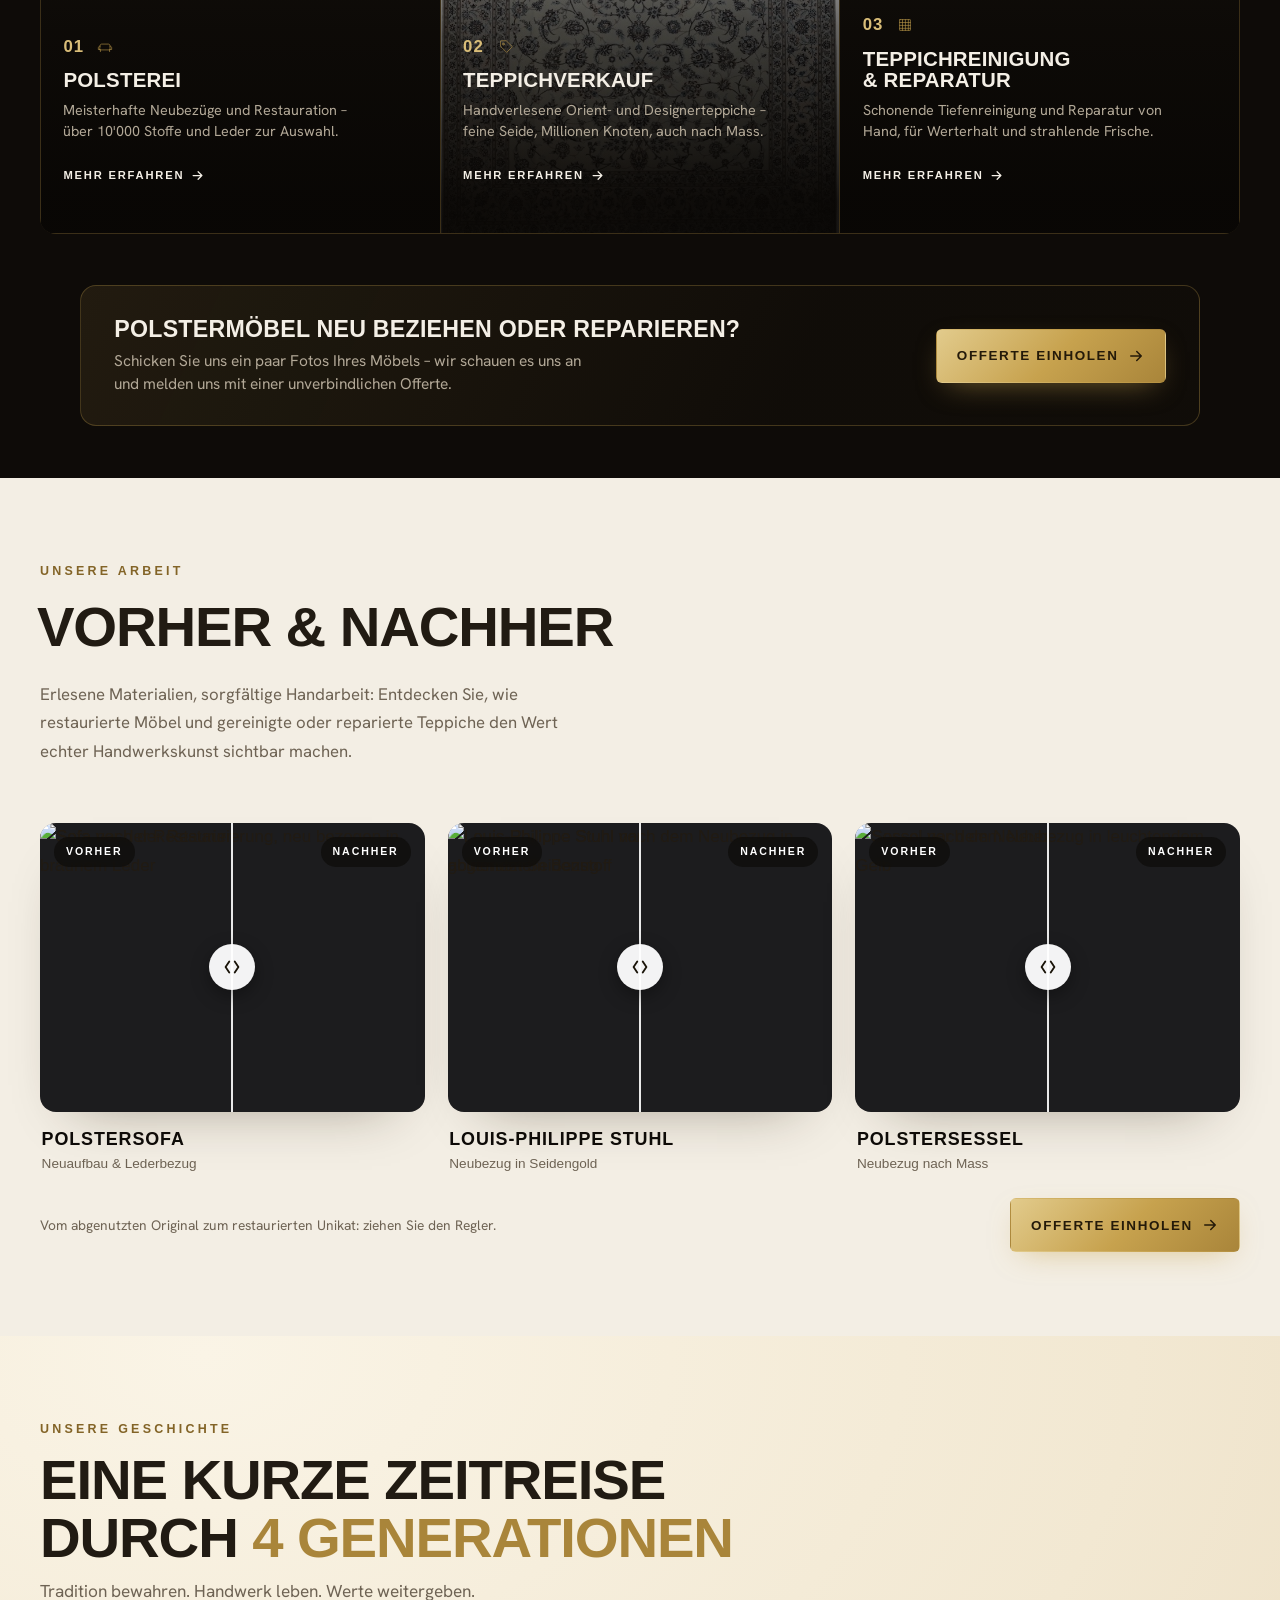
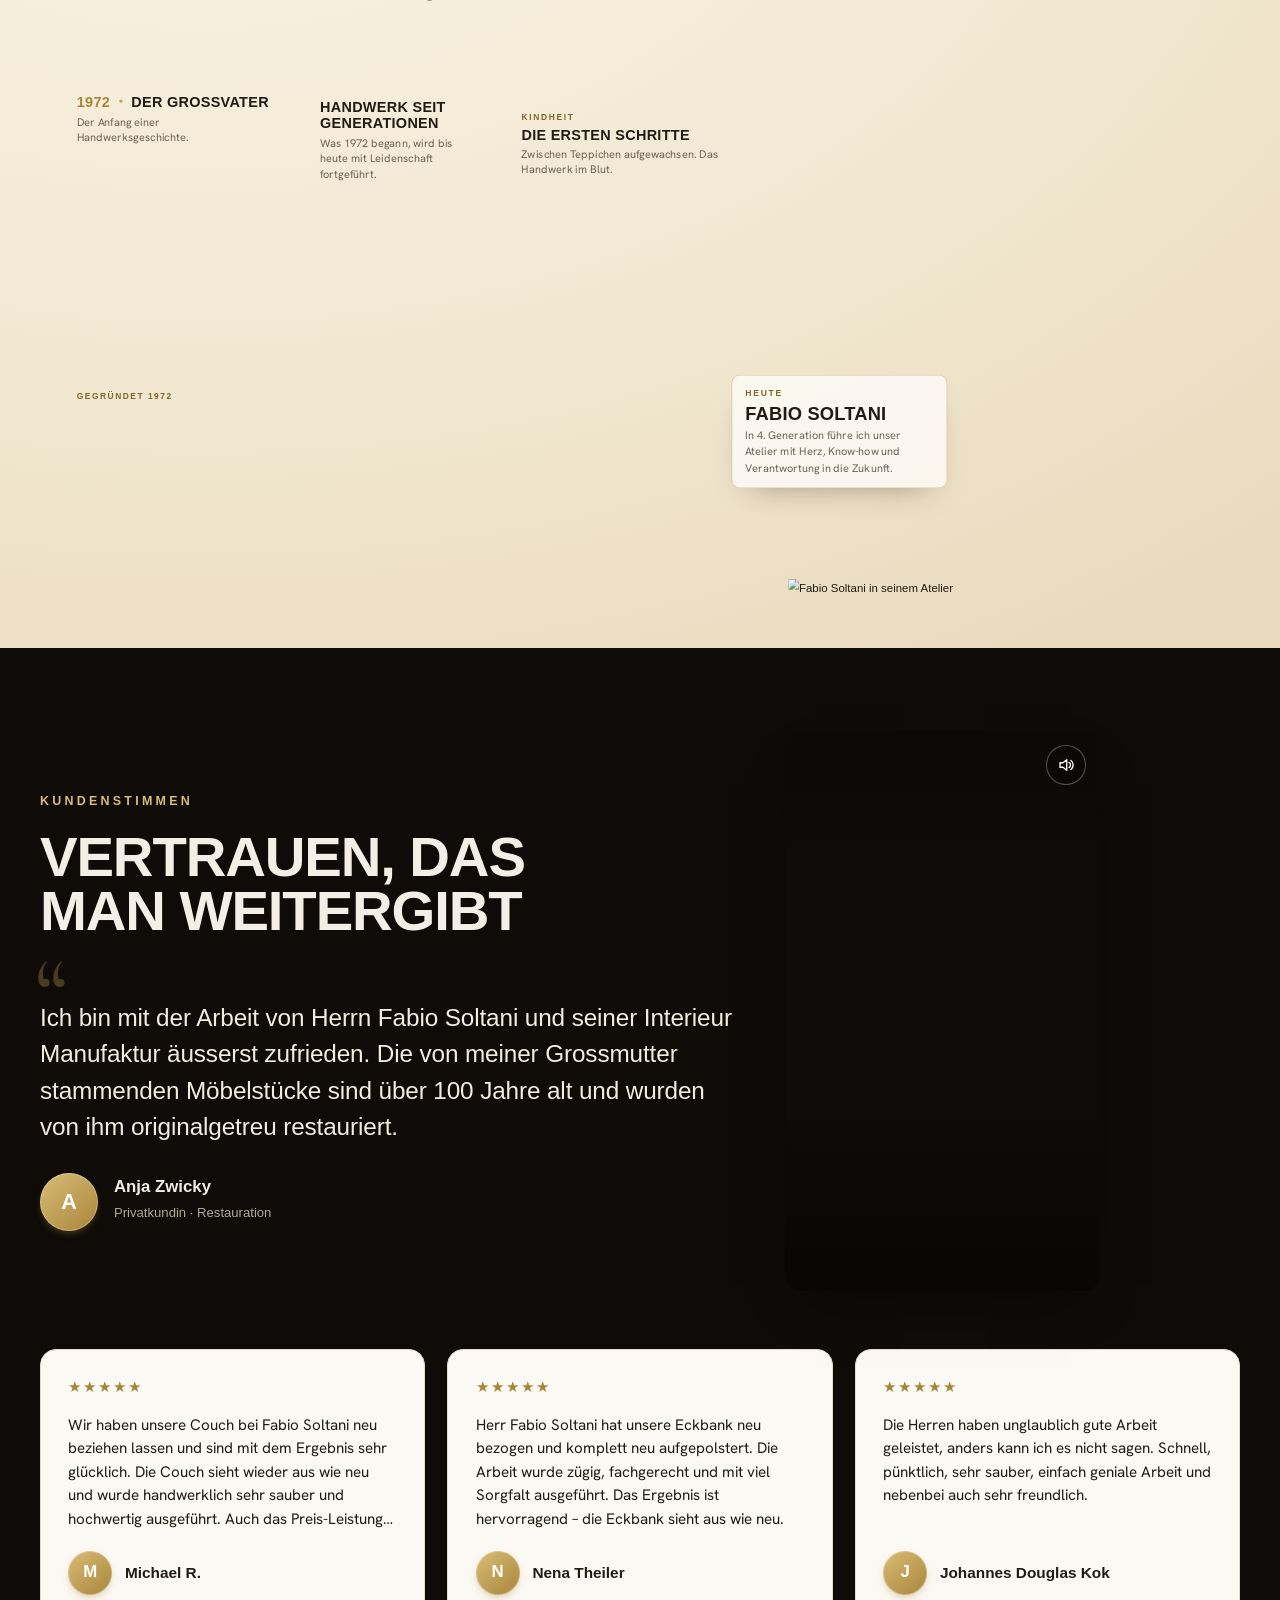
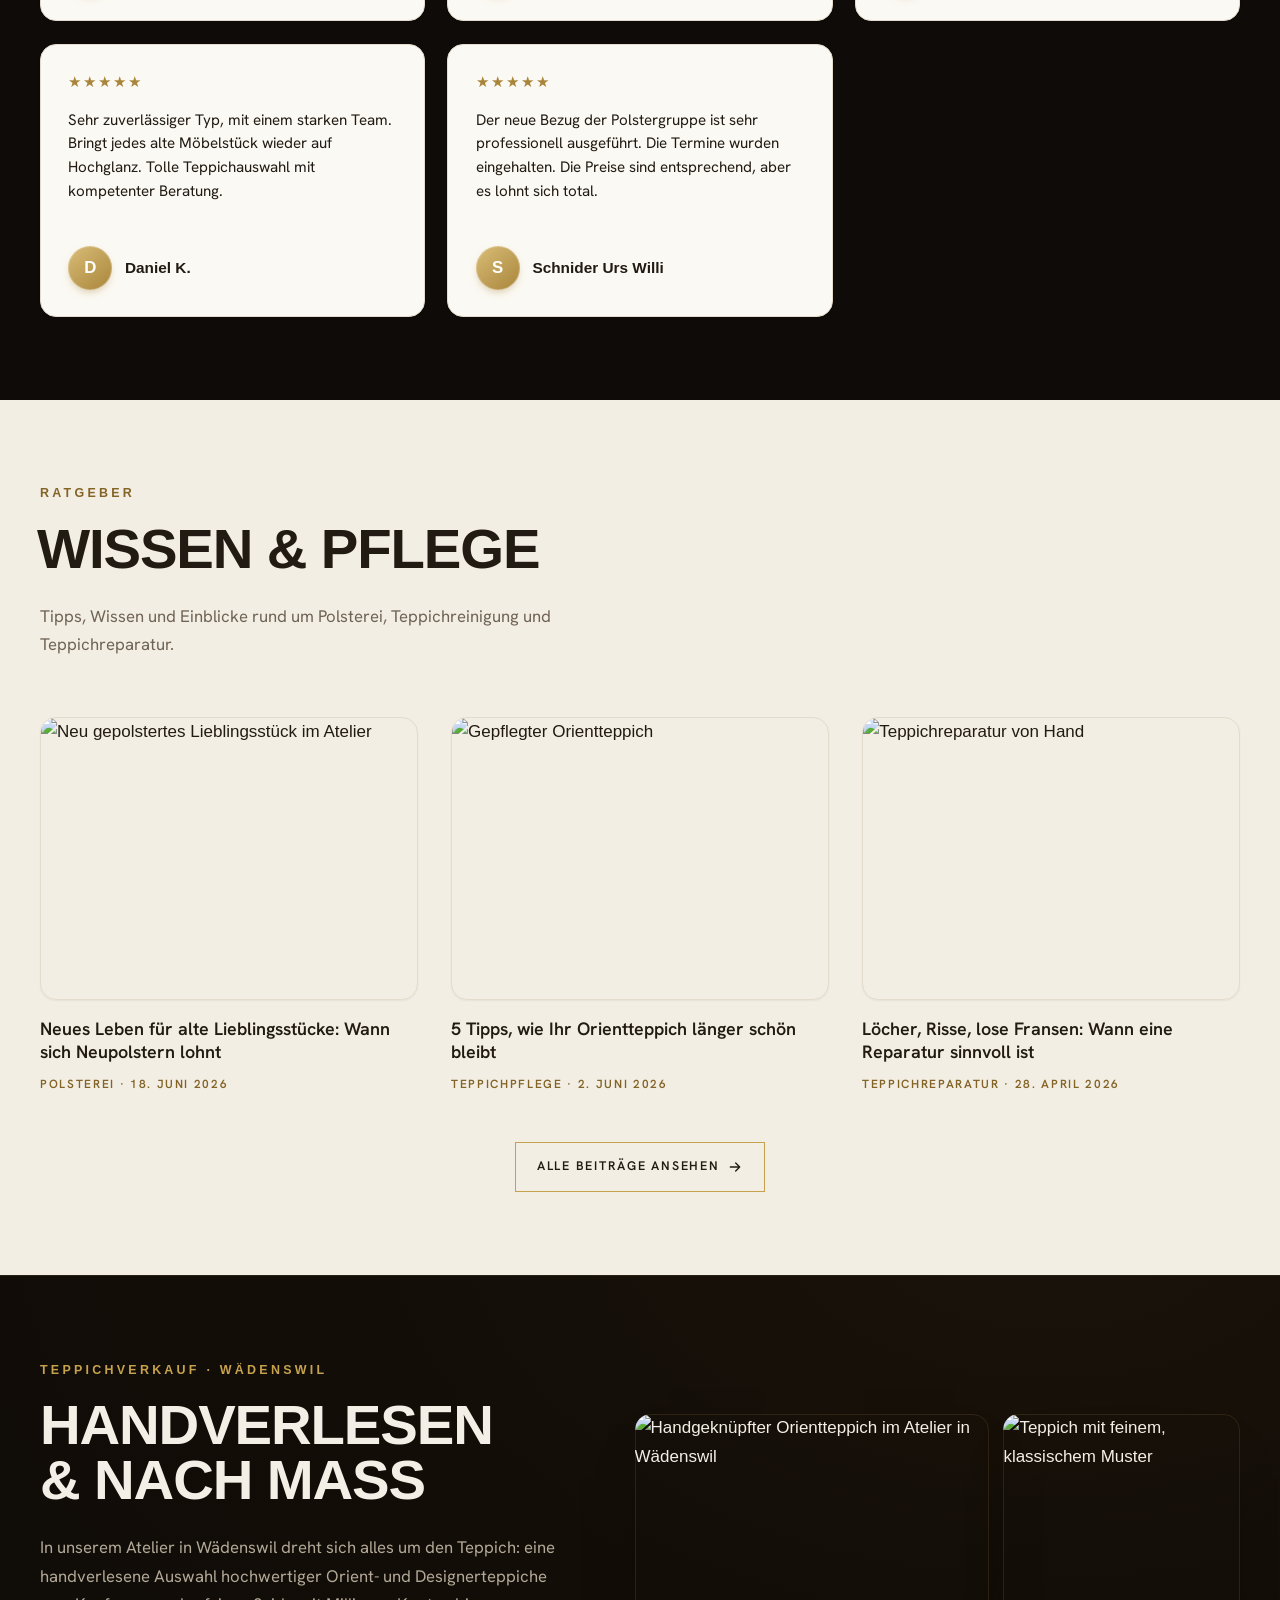
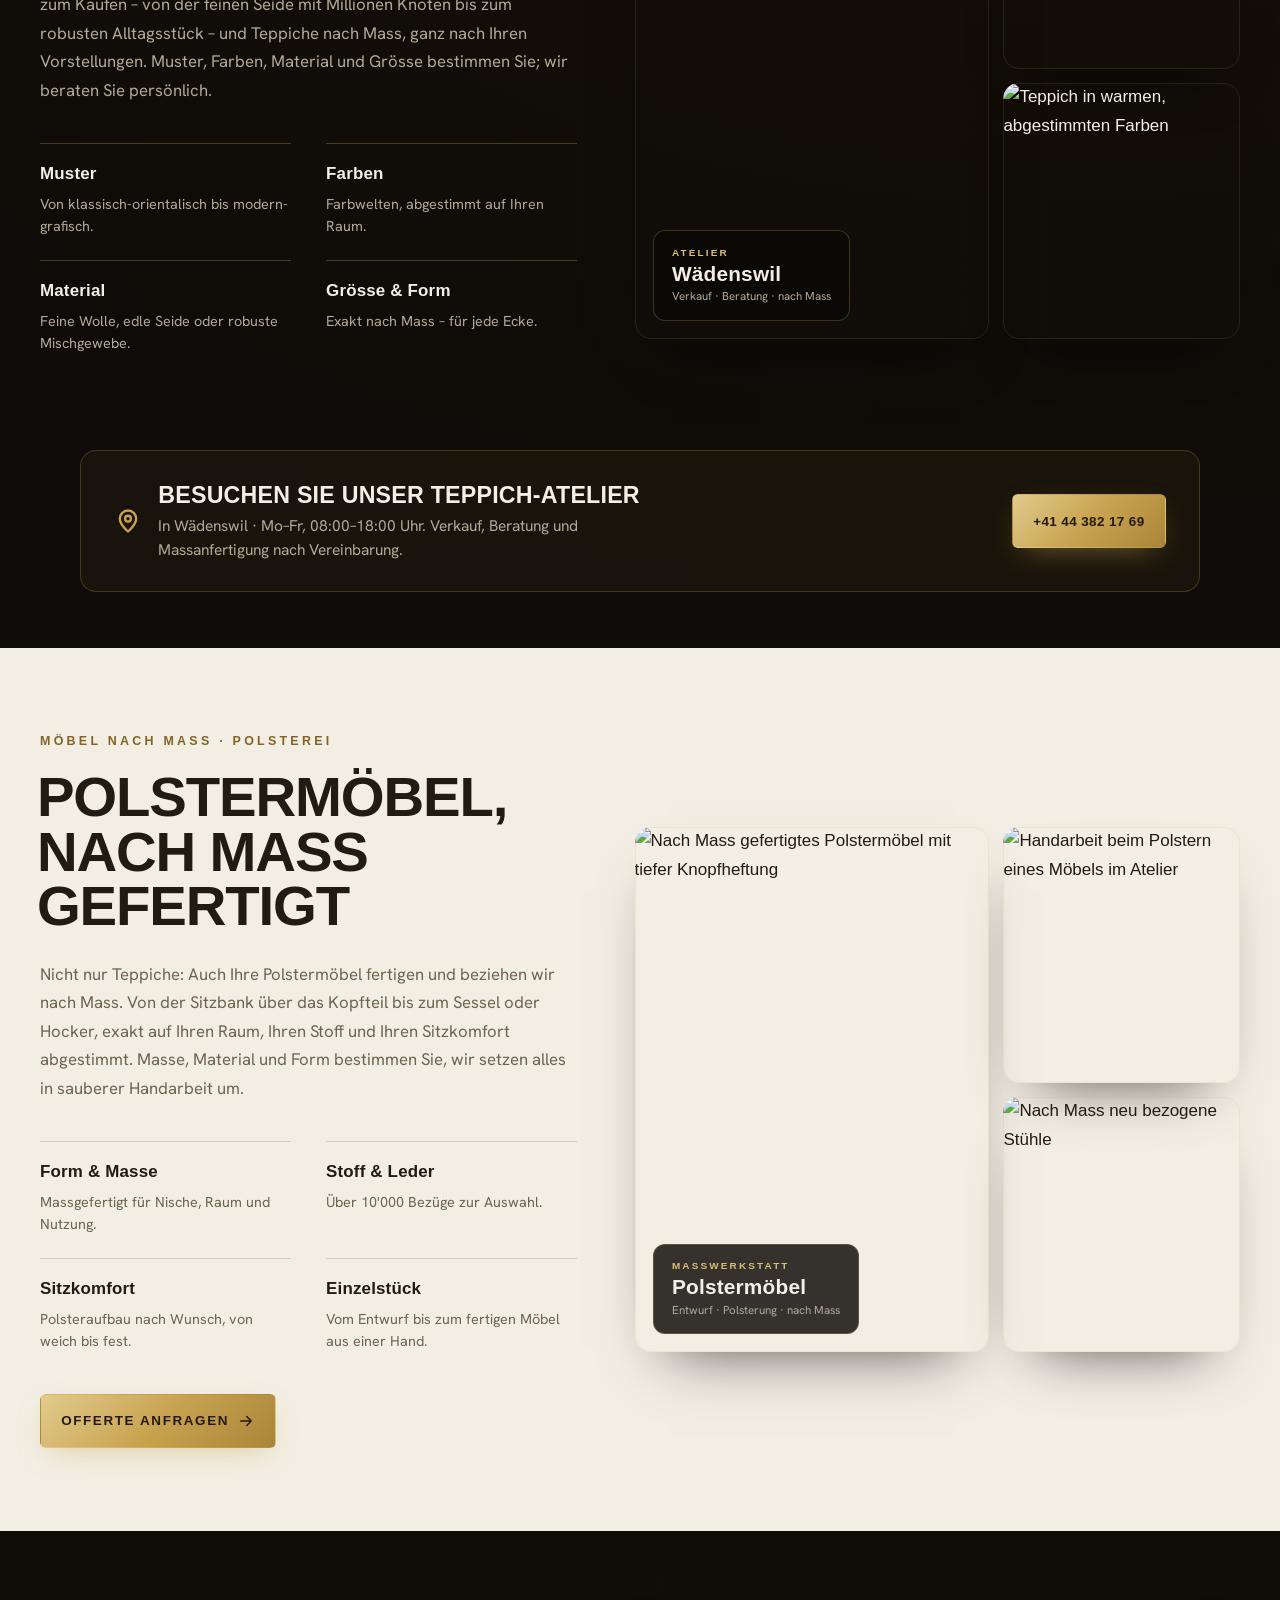
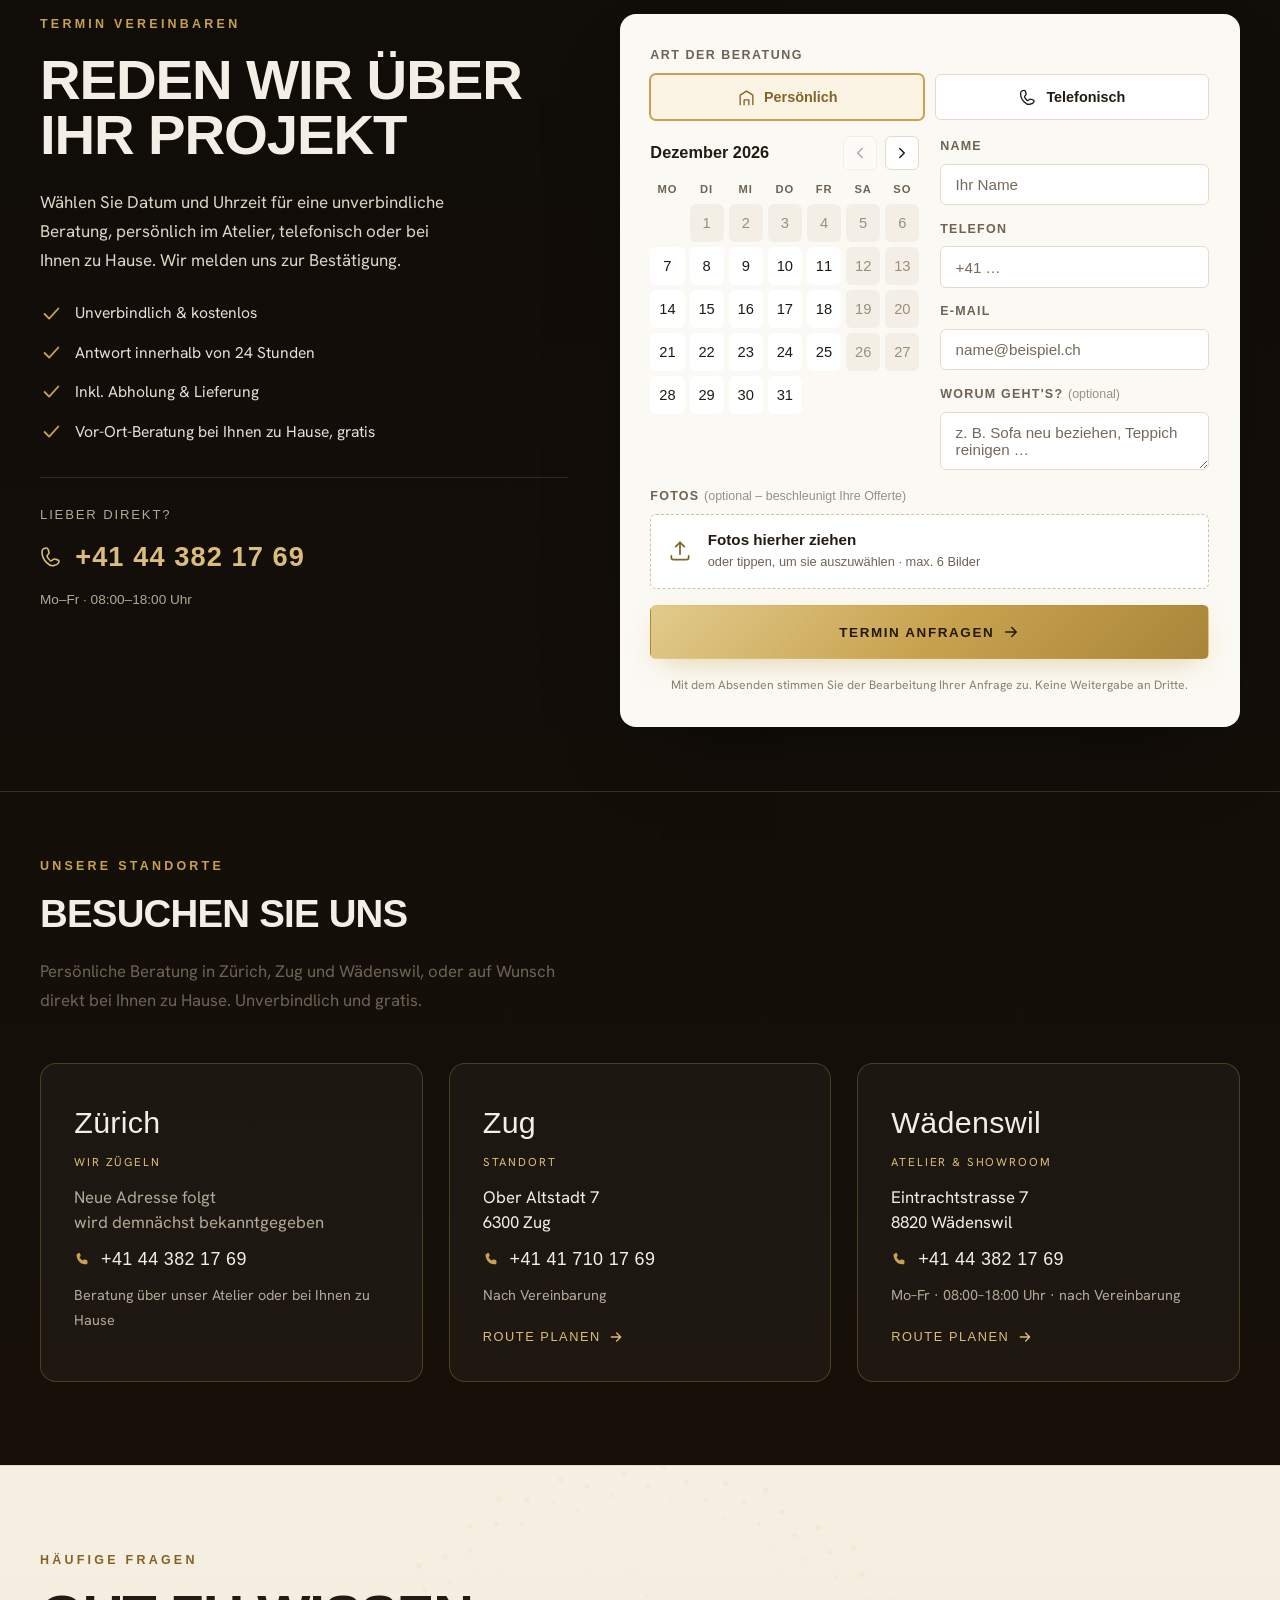
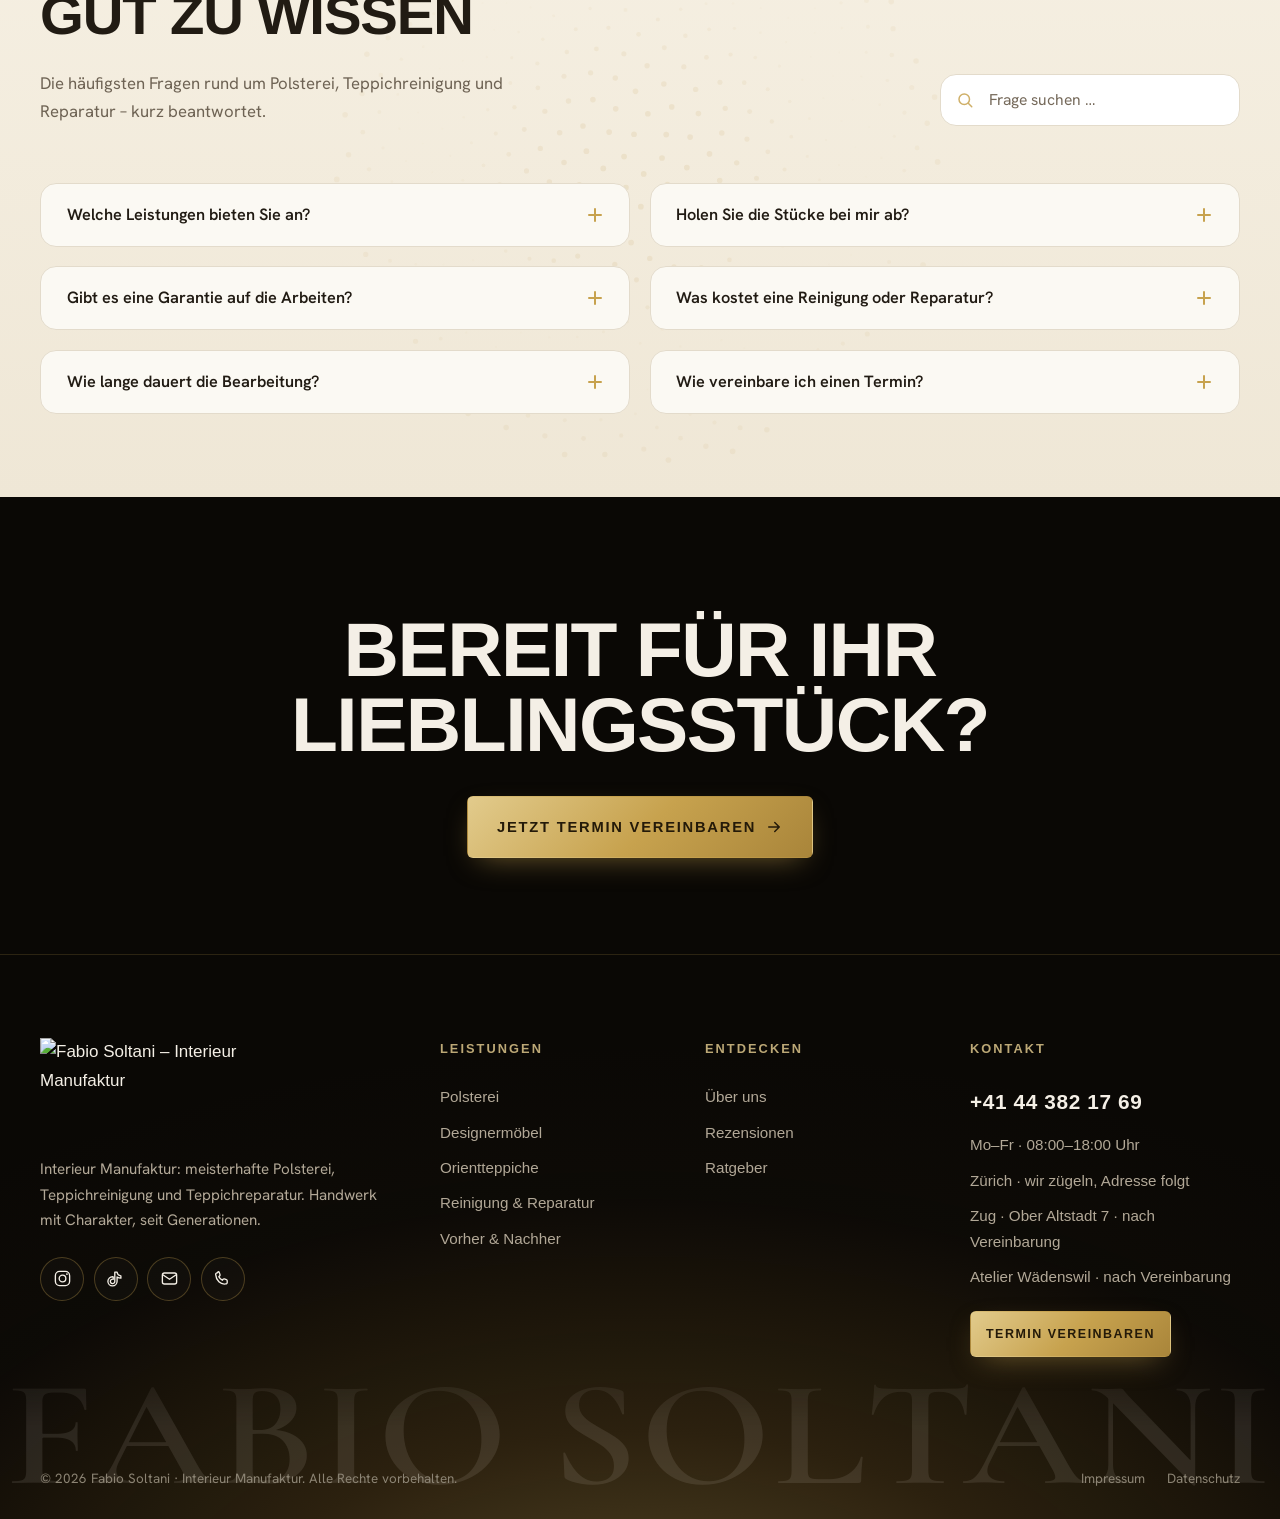
==== commit 9762cfac: "Terminformular: Empfaenger office@fabiosoltani.ch + Cache v141 Co-Authored-By: Claude Opus 4.8 <nore" ====
--- a/index.html
+++ b/index.html
@@ -818,6 +818,6 @@
   <a class="btn btn-gold" href="#termin">Termin</a>
 </div>
 
-<script src="script.js?v=140"></script>
+<script src="script.js?v=141"></script>
 </body>
 </html>
